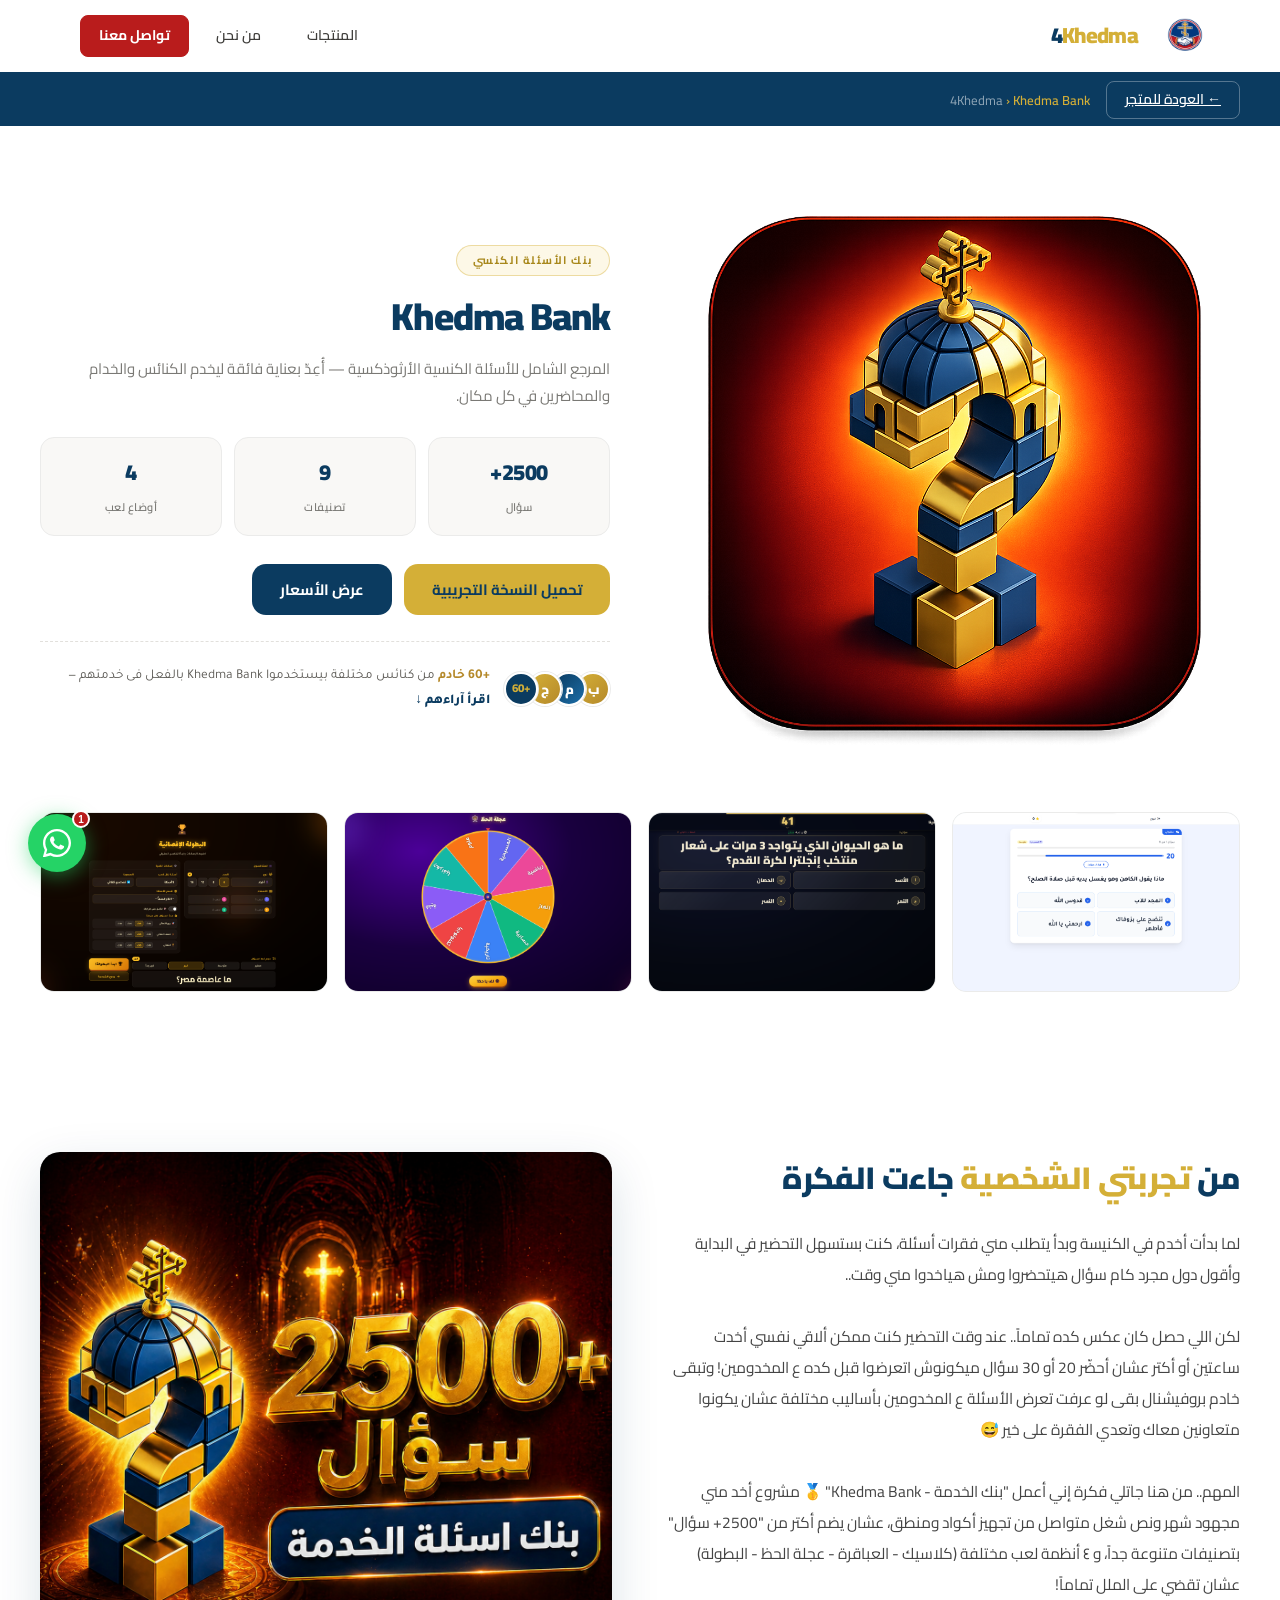
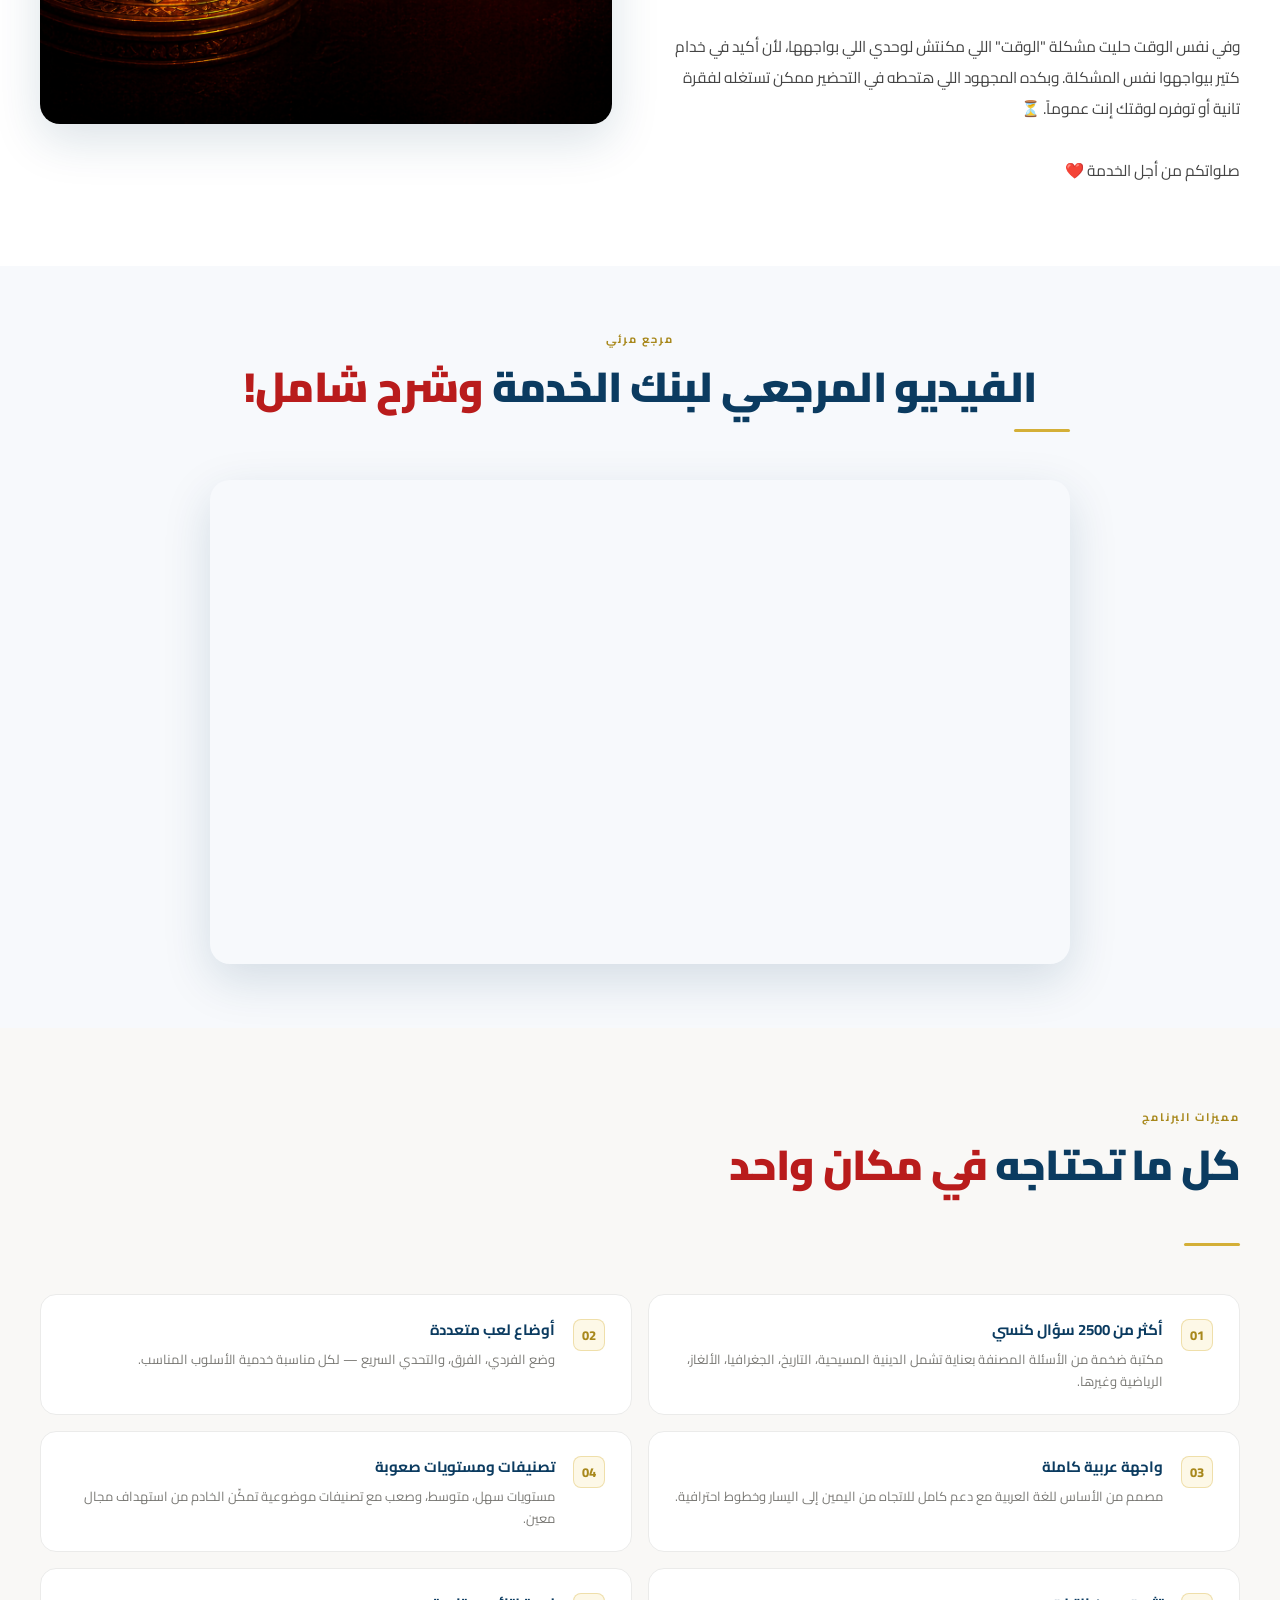
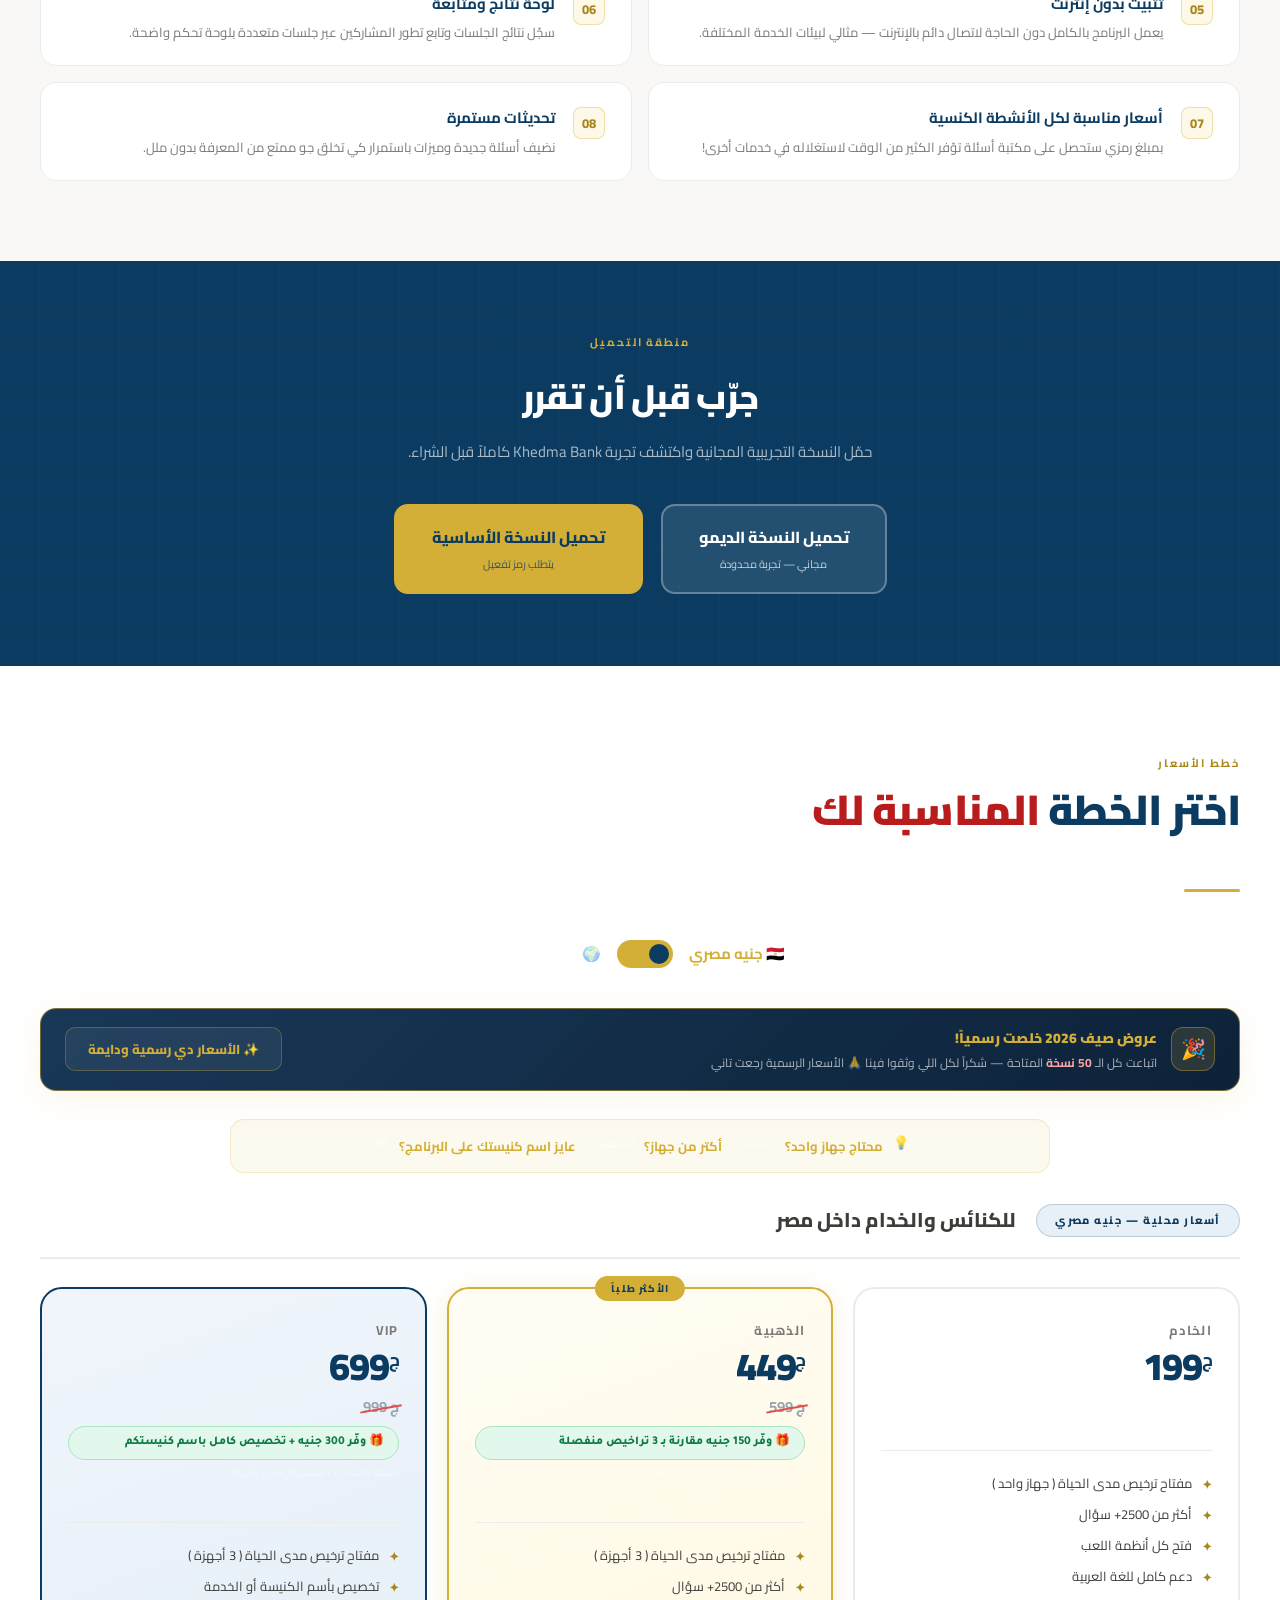
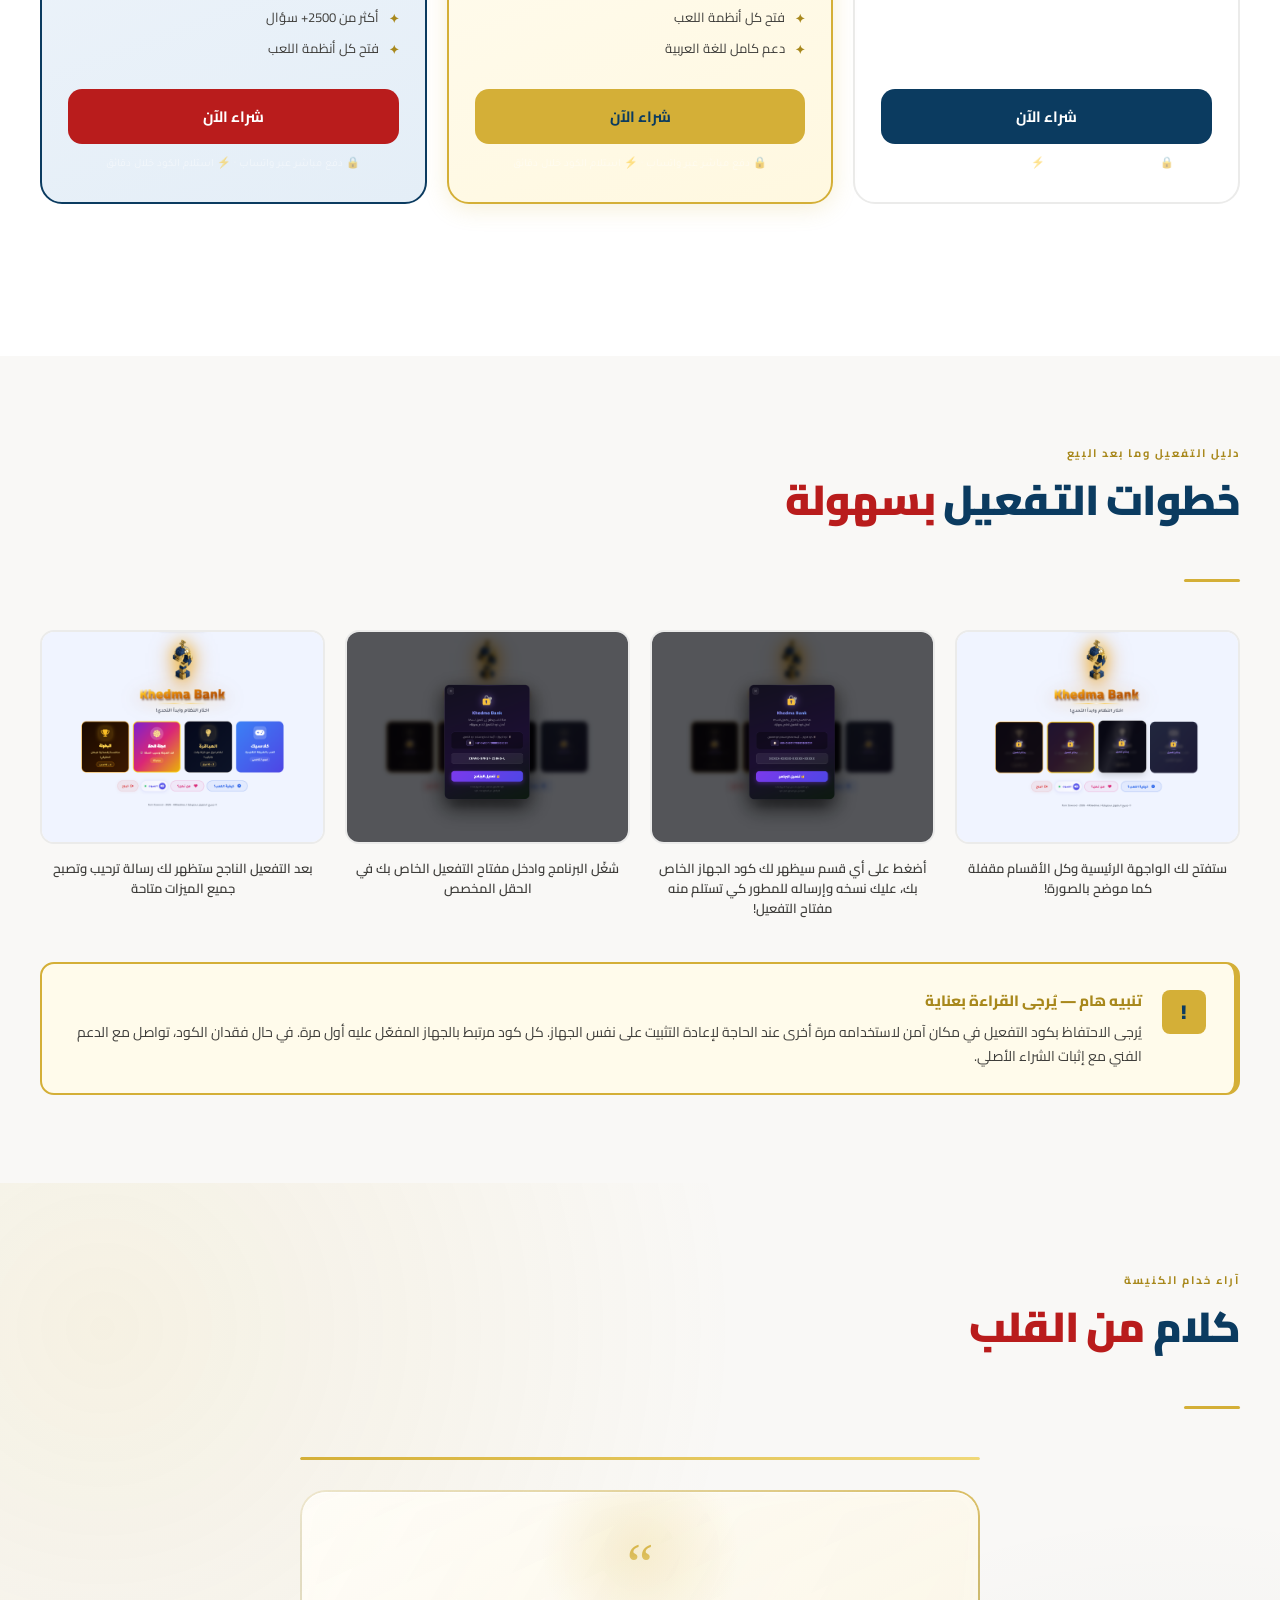
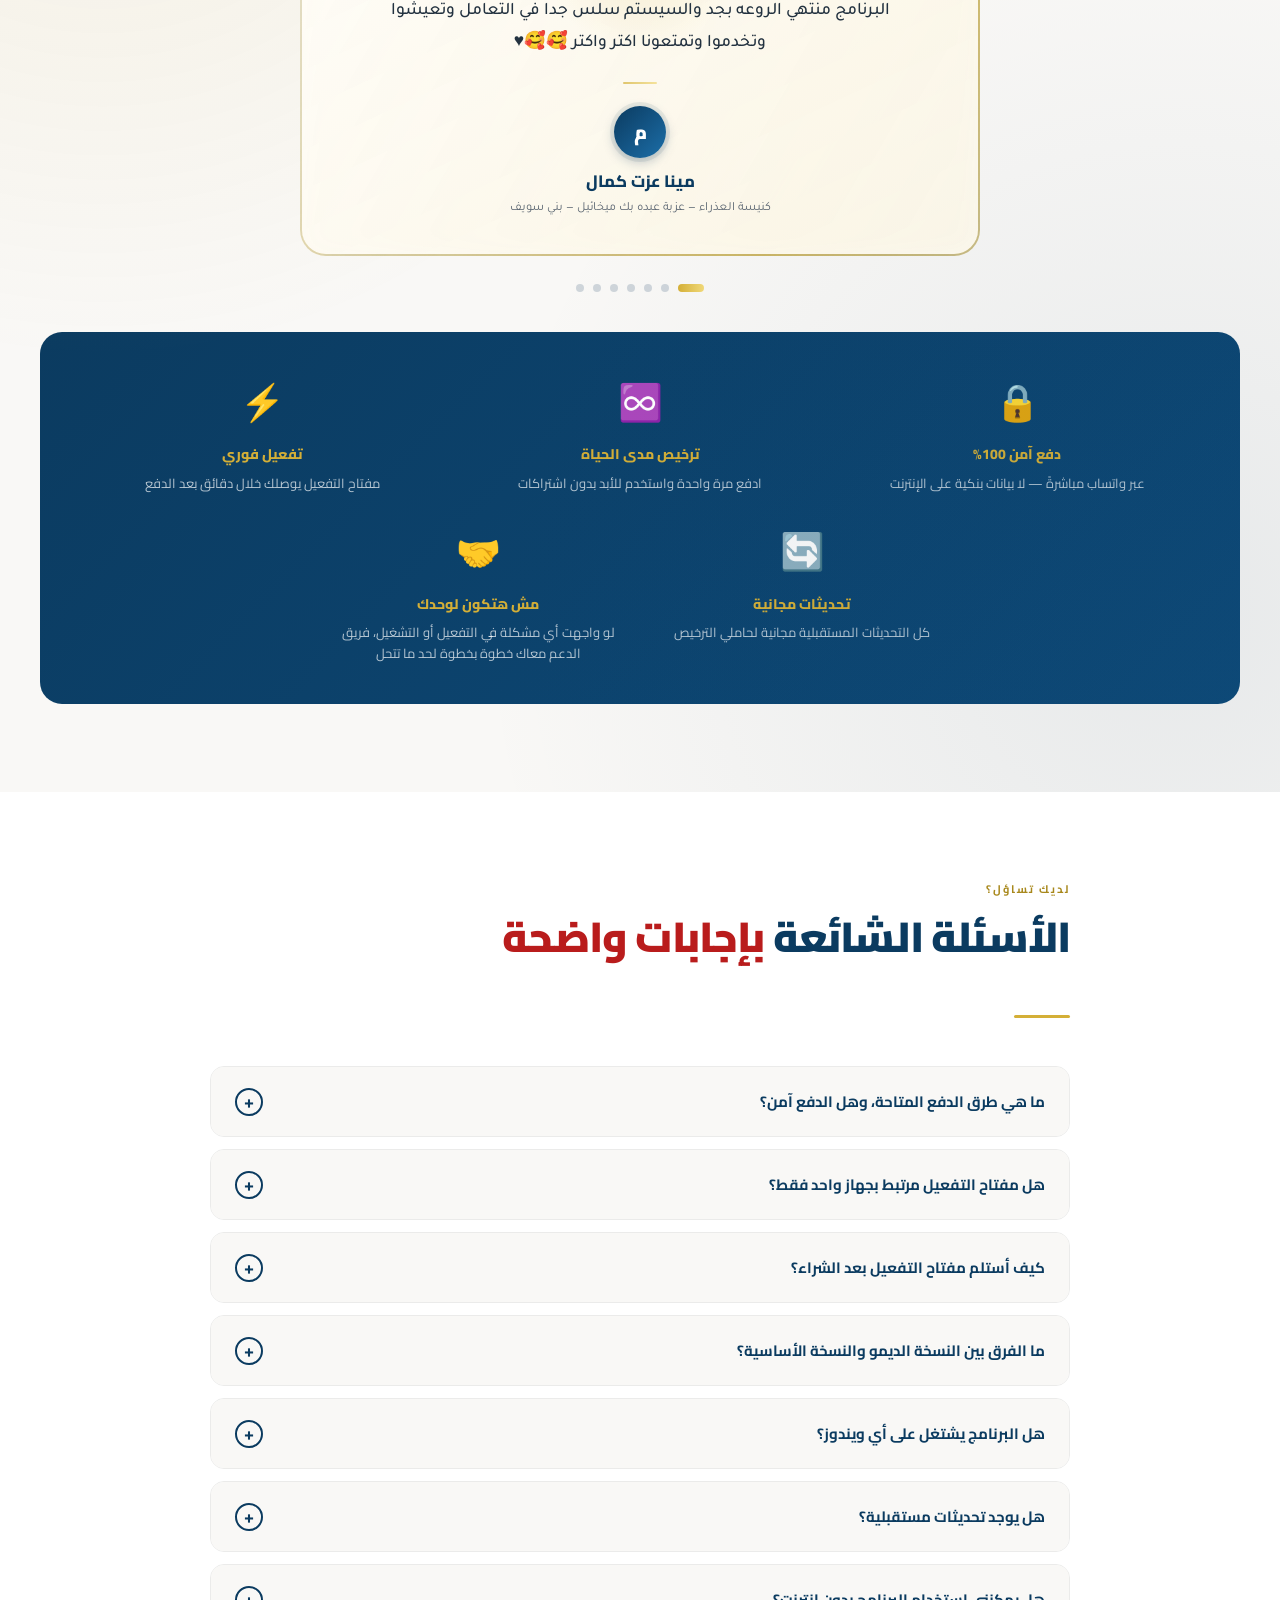
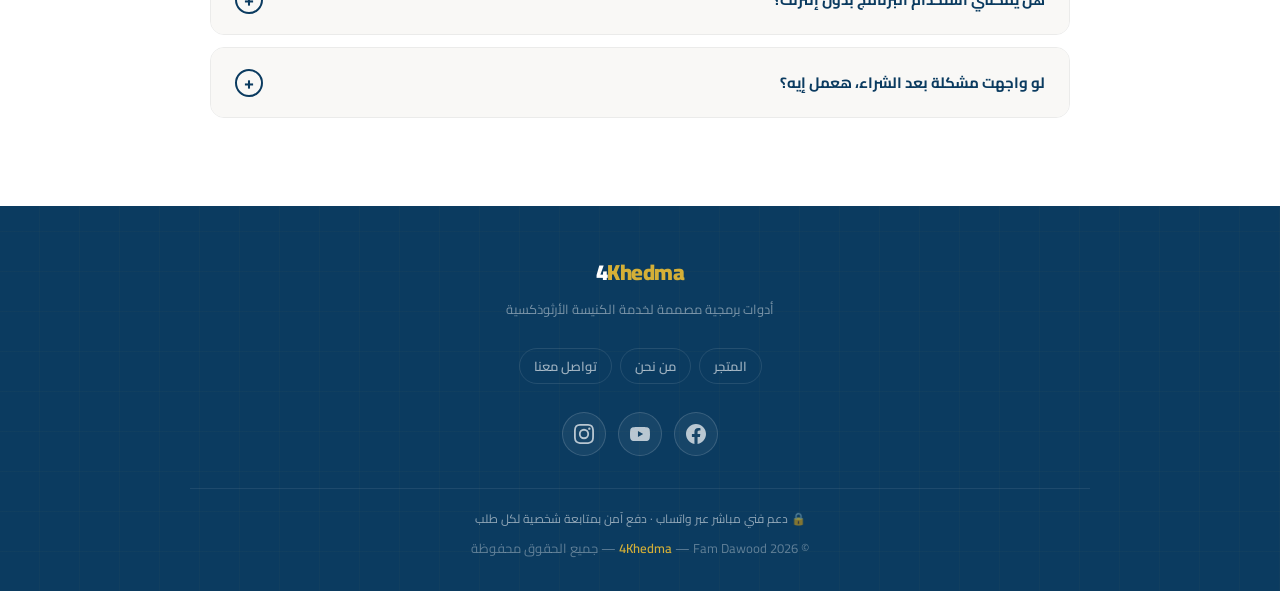
==== products/khedma-bank/index.html @ 08ac20f6 "Add files via upload" ====
<!DOCTYPE html>
<html lang="ar" dir="rtl">
<head>
  <!-- Google tag (gtag.js) -->
  <script async src="https://www.googletagmanager.com/gtag/js?id=G-7XVJJNXRRW"></script>
  <script>
    window.dataLayer = window.dataLayer || [];
    function gtag(){dataLayer.push(arguments);}
    gtag('js', new Date());
    gtag('config', 'G-7XVJJNXRRW');
  </script>

  <meta charset="UTF-8">
  <meta name="viewport" content="width=device-width, initial-scale=1.0">

  <!-- SEO -->
  <meta name="description" content="Khedma Bank — بنك الأسئلة الكنسي الشامل. أكثر من 2500 سؤال، 4 أوضاع لعب، دعم كامل للغة العربية. مصمم لخدمة الكنيسة الأرثوذكسية.">
  <meta name="keywords" content="Khedma Bank, بنك أسئلة, أسئلة كنسية, خدمة الشباب, كنيسة أرثوذكسية, 4Khedma">
  <meta name="author" content="Fam Dawood — 4Khedma">
  <meta name="robots" content="index, follow">

  <!-- Open Graph -->
  <meta property="og:type"        content="product">
  <meta property="og:url"         content="https://4khedma.com/products/khedma-bank/">
  <meta property="og:title"       content="Khedma Bank — بنك الأسئلة الكنسي الشامل">
  <meta property="og:description" content="أكثر من 2500 سؤال كنسي · 4 أوضاع لعب · واجهة عربية كاملة · يعمل بدون إنترنت">
  <meta property="og:image"       content="https://4khedma.com/img/img_03.png">
  <meta property="og:image:width"  content="1200">
  <meta property="og:image:height" content="630">
  <meta property="og:locale"      content="ar_EG">
  <meta property="og:site_name"   content="4Khedma">

  <title>Khedma Bank — بنك الأسئلة الكنسي | 4Khedma</title>
  <link rel="icon" type="image/png" href="../../img/img_01.png">
  <link rel="canonical" href="https://4khedma.com/products/khedma-bank/">
  <meta name="theme-color" content="#0B3B60">

  <link rel="dns-prefetch" href="https://fonts.googleapis.com">
  <link rel="preconnect" href="https://fonts.googleapis.com">
  <link rel="preconnect" href="https://fonts.gstatic.com" crossorigin>
  <link href="https://fonts.googleapis.com/css2?family=Cairo:wght@300;400;500;600;700;900&family=Tajawal:wght@300;400;500;700;800&display=swap" rel="stylesheet">
  <link rel="stylesheet" href="../../style.css">
  <script type="application/ld+json">
  {
    "@context": "https://schema.org",
    "@type": "Product",
    "name": "Khedma Bank",
    "description": "بنك الأسئلة الكنسي الشامل — أكثر من 2500 سؤال، 4 أوضاع لعب، دعم كامل للغة العربية. مصمم لخدمة الكنيسة الأرثوذكسية.",
    "brand": { "@type": "Brand", "name": "4Khedma" },
    "image": "https://4khedma.com/img/img_03.png",
    "url": "https://4khedma.com/products/khedma-bank/",
    "offers": {
      "@type": "AggregateOffer",
      "priceCurrency": "EGP",
      "lowPrice": "199",
      "highPrice": "699",
      "offerCount": "3",
      "availability": "https://schema.org/InStock"
    }
  }
  </script>
</head>
<body>

<!-- ══════ SITE HEADER ══════ -->
<header class="site-header">
  <div class="header-inner">
    <a class="logo-wrap" href="/">
      <div class="logo-icon">
        <img loading="eager" decoding="async" alt="Logo" src="../../img/img_01.png" onerror="this.classList.add('img-broken')">
        <span class="logo-text-inner" style="opacity:0;">4K</span>
      </div>
      <span class="logo-title">4<span>Khedma</span></span>
    </a>
    <nav class="header-nav">
      <a class="nav-link" href="/#products">المنتجات</a>
      <a class="nav-link" href="/#about">من نحن</a>
      <a class="nav-link accent" href="https://wa.me/201207737965" target="_blank" rel="noopener noreferrer">تواصل معنا</a>
    </nav>
    <button class="hamburger" id="hamburger-btn" onclick="toggleMobileNav()" aria-label="القائمة">
      <span></span><span></span><span></span>
    </button>
  </div>
</header>

<!-- Mobile Nav -->
<nav class="mobile-nav" id="mobile-nav">
  <a class="nav-link" href="/#products" onclick="closeMobileNav()">المنتجات</a>
  <a class="nav-link" href="/#about"    onclick="closeMobileNav()">من نحن</a>
  <a class="nav-link accent" href="https://wa.me/201207737965" target="_blank" rel="noopener noreferrer">تواصل معنا</a>
</nav>

<!-- ══ BACK BAR ══ -->
<div class="back-bar">
  <a class="back-btn" href="/">← العودة للمتجر</a>
  <span class="breadcrumb">4Khedma <span>› Khedma Bank</span></span>
</div>

<!-- ══ SHOWCASE ══ -->
<style>
  .hero-trust{
    display:flex; align-items:center; flex-wrap:wrap; gap:14px; margin-top:26px; padding-top:22px;
    border-top:1px dashed var(--gray-200, #e2e0dc);
  }
  .hero-trust-avatars{ display:flex; flex-shrink:0; }
  .hero-trust-avatars span{
    width:34px; height:34px; border-radius:50%; display:flex; align-items:center; justify-content:center;
    font-family:Cairo,sans-serif; font-weight:900; font-size:13px; color:#fff;
    border:2px solid var(--white); box-shadow:0 0 0 1px var(--gray-100); margin-inline-start:-10px;
    background:linear-gradient(135deg, var(--gold) 0%, #b5892a 100%);
  }
  .hero-trust-avatars span:first-child{ margin-inline-start:0; }
  .hero-trust-avatars span:nth-child(2){ background:linear-gradient(135deg, var(--blue) 0%, #1c6ea8 100%); }
  .hero-trust-avatars span.hero-trust-count{
    background:var(--blue); color:var(--gold);
    font-size:11.5px; font-weight:800; letter-spacing:-0.02em;
  }
  .hero-trust-text{ font-family:Tajawal,sans-serif; font-size:13.5px; line-height:1.8; color:var(--gray-600, #5c5a55); flex:1; min-width:220px; }
  .hero-trust-text strong{ color:#b5892a; }
  .hero-trust-text a{ color:var(--blue); font-weight:800; text-decoration:none; white-space:nowrap; }
  .hero-trust-text a:hover{ text-decoration:underline; }
  @media (max-width:640px){
    .hero-trust{ flex-direction:column; align-items:flex-start; gap:10px; }
  }
</style>
<section class="showcase-section">
  <div class="showcase-inner">
    <div class="showcase-header">

      <div class="showcase-cover">
        <img loading="lazy" decoding="async" alt="Khedma Bank Cover" src="../../img/img_03.png" style="display:block;" onerror="this.classList.add('img-broken')">
      </div>

      <div class="showcase-meta">
        <span class="showcase-badge">بنك الأسئلة الكنسي</span>
        <h1 class="showcase-title">Khedma Bank</h1>
        <p class="showcase-tagline">
          المرجع الشامل للأسئلة الكنسية الأرثوذكسية — أُعِدّ بعناية فائقة ليخدم الكنائس والخدام والمحاضرين في كل مكان.
        </p>
        <div class="showcase-quick-stats">
          <div class="quick-stat"><span class="val">2500+</span><span class="lbl">سؤال</span></div>
          <div class="quick-stat"><span class="val">9</span><span class="lbl">تصنيفات</span></div>
          <div class="quick-stat"><span class="val">4</span><span class="lbl">أوضاع لعب</span></div>
        </div>
        <div class="showcase-actions">
          <a class="btn-gold" href="#download-zone" onclick="document.getElementById('download-zone').scrollIntoView({behavior:'smooth'}); return false;">تحميل النسخة التجريبية</a>
          <a class="btn-primary" href="#pricing-hub" onclick="document.getElementById('pricing-hub').scrollIntoView({behavior:'smooth'}); return false;">عرض الأسعار</a>
        </div>
        <div class="hero-trust">
          <div class="hero-trust-avatars"><span>ب</span><span>م</span><span>ج</span><span class="hero-trust-count">+60</span></div>
          <p class="hero-trust-text"><strong>+60 خادم</strong> من كنائس مختلفة بيستخدموا Khedma Bank بالفعل فى خدمتهم — <a href="#testimonials-anchor" onclick="document.getElementById('testimonials-anchor').scrollIntoView({behavior:'smooth'}); return false;">اقرأ آراءهم ↓</a></p>
        </div>
      </div>

    </div>

    <!-- GALLERY -->
    <div class="gallery-grid">
      <div class="gallery-item has-img" onclick="lbOpen(0)">
        <img loading="lazy" decoding="async" alt="Screenshot 1" src="../../img/img_04.png" style="display:block;" onerror="this.classList.add('img-broken')">
      </div>
      <div class="gallery-item has-img" onclick="lbOpen(1)">
        <img loading="lazy" decoding="async" alt="Screenshot 2" src="../../img/img_05.png" style="display:block;" onerror="this.classList.add('img-broken')">
      </div>
      <div class="gallery-item has-img" onclick="lbOpen(2)">
        <img loading="lazy" decoding="async" alt="Screenshot 3" src="../../img/img_06.png" style="display:block;" onerror="this.classList.add('img-broken')">
      </div>
      <div class="gallery-item has-img" onclick="lbOpen(3)">
        <img loading="lazy" decoding="async" alt="Screenshot 4" src="../../img/img_07.png" style="display:block;" onerror="this.classList.add('img-broken')">
      </div>
    </div>

  </div>
</section>

<!-- ══ STORY ══ -->
<section style="padding:80px 40px;background:#fff;">
  <div class="story-grid" style="max-width:1200px;margin:0 auto;display:grid;grid-template-columns:1fr 1fr;gap:56px;align-items:start;">
    <div style="direction:rtl;text-align:right;">
      <h2 style="font-size:clamp(22px,2.4vw,32px);font-weight:900;color:var(--blue);margin-bottom:24px;letter-spacing:-0.02em;">من <span style="color:var(--gold);">تجربتي الشخصية</span> جاءت الفكرة</h2>
      <p style="font-size:15.5px;line-height:2;color:#444;white-space:pre-line;">لما بدأت أخدم في الكنيسة وبدأ يتطلب مني فقرات أسئلة، كنت بستسهل التحضير في البداية وأقول دول مجرد كام سؤال هيتحضروا ومش هياخدوا مني وقت..

لكن اللي حصل كان عكس كده تماماً.. عند وقت التحضير كنت ممكن ألاقي نفسي أخدت ساعتين أو أكتر عشان أحضّر 20 أو 30 سؤال ميكونوش اتعرضوا قبل كده ع المخدومين! وتبقى خادم بروفيشنال بقى لو عرفت تعرض الأسئلة ع المخدومين بأساليب مختلفة عشان يكونوا متعاونين معاك وتعدي الفقرة على خير 😅

المهم.. من هنا جاتلي فكرة إني أعمل "بنك الخدمة - Khedma Bank" 🥇 مشروع أخد مني مجهود شهر ونص شغل متواصل من تجهيز أكواد ومنطق، عشان يضم أكتر من "2500+ سؤال" بتصنيفات متنوعة جداً، و ٤ أنظمة لعب مختلفة (كلاسيك - العباقرة - عجلة الحظ - البطولة) عشان تقضي على الملل تماماً!

وفي نفس الوقت حليت مشكلة "الوقت" اللي مكنتش لوحدي اللي بواجهها، لأن أكيد في خدام كتير بيواجهوا نفس المشكلة. وبكده المجهود اللي هتحطه في التحضير ممكن تستغله لفقرة تانية أو توفره لوقتك إنت عموماً. ⏳

صلواتكم من أجل الخدمة ❤️</p>
    </div>
    <div style="display:flex;align-items:flex-start;justify-content:center;">
      <img loading="lazy" decoding="async" src="../../img/img_12.png" alt="Khedma Bank Story"
        style="width:100%;border-radius:20px;box-shadow:0 16px 48px rgba(11,59,96,0.15);animation:imgFloat 7s ease-in-out infinite;" onerror="this.classList.add('img-broken')">
    </div>
  </div>
</section>

<!-- ══ YOUTUBE ══ -->
<section class="yt-section" style="padding:64px 40px;background:#f7f9fc;">
  <div style="max-width:860px;margin:0 auto;text-align:center;">
    <span class="section-label">مرجع مرئي</span>
    <h2 class="section-title" style="margin-bottom:8px;">الفيديو المرجعي لبنك الخدمة <span>وشرح شامل!</span></h2>
    <div class="divider"></div>
    <div style="position:relative;width:100%;padding-bottom:56.25%;border-radius:20px;overflow:hidden;box-shadow:0 16px 48px rgba(11,59,96,0.15);margin-top:36px;">
      <iframe src="https://www.youtube.com/embed/XdVjYTxKzEI" title="الفيديو المرجعي لبنك الخدمة"
        frameborder="0" allow="accelerometer;autoplay;clipboard-write;encrypted-media;gyroscope;picture-in-picture"
        allowfullscreen style="position:absolute;top:0;left:0;width:100%;height:100%;"></iframe>
    </div>
  </div>
</section>

<!-- ══ FEATURES ══ -->
<style>
  .features-grid .feature-item{
    position:relative; transition:transform .35s cubic-bezier(.2,.8,.2,1), box-shadow .35s ease;
    border-radius:16px;
  }
  .features-grid .feature-item::before{
    content:''; position:absolute; inset:0; border-radius:16px; padding:1px;
    background:linear-gradient(135deg, rgba(212,175,55,0.35), transparent 60%);
    -webkit-mask:linear-gradient(#fff 0 0) content-box, linear-gradient(#fff 0 0);
    -webkit-mask-composite:xor; mask-composite:exclude;
    opacity:0; transition:opacity .35s ease; pointer-events:none;
  }
  .features-grid .feature-item:hover{
    transform:translateY(-6px);
    box-shadow:0 16px 34px rgba(19,58,94,0.12), 0 0 0 1px rgba(212,175,55,0.15);
  }
  .features-grid .feature-item:hover::before{ opacity:1; }
  .features-grid .feature-marker{ transition:color .35s ease, transform .35s ease; }
  .features-grid .feature-item:hover .feature-marker{ color:var(--gold); transform:scale(1.08); }
</style>
<section class="features-section">
  <div class="features-inner">
    <span class="section-label">مميزات البرنامج</span>
    <h2 class="section-title">كل ما تحتاجه <span>في مكان واحد</span></h2>
    <div class="divider"></div>
    <div class="features-grid">
      <div class="feature-item"><div class="feature-marker">01</div><div class="feature-text"><p class="feature-title">أكثر من 2500 سؤال كنسي</p><p class="feature-desc">مكتبة ضخمة من الأسئلة المصنفة بعناية تشمل الدينية المسيحية، التاريخ، الجغرافيا، الألغاز، الرياضية وغيرها.</p></div></div>
      <div class="feature-item"><div class="feature-marker">02</div><div class="feature-text"><p class="feature-title">أوضاع لعب متعددة</p><p class="feature-desc">وضع الفردي، الفرق، والتحدي السريع — لكل مناسبة خدمية الأسلوب المناسب.</p></div></div>
      <div class="feature-item"><div class="feature-marker">03</div><div class="feature-text"><p class="feature-title">واجهة عربية كاملة</p><p class="feature-desc">مصمم من الأساس للغة العربية مع دعم كامل للاتجاه من اليمين إلى اليسار وخطوط احترافية.</p></div></div>
      <div class="feature-item"><div class="feature-marker">04</div><div class="feature-text"><p class="feature-title">تصنيفات ومستويات صعوبة</p><p class="feature-desc">مستويات سهل، متوسط، وصعب مع تصنيفات موضوعية تمكّن الخادم من استهداف مجال معين.</p></div></div>
      <div class="feature-item"><div class="feature-marker">05</div><div class="feature-text"><p class="feature-title">تثبيت بدون إنترنت</p><p class="feature-desc">يعمل البرنامج بالكامل دون الحاجة لاتصال دائم بالإنترنت — مثالي لبيئات الخدمة المختلفة.</p></div></div>
      <div class="feature-item"><div class="feature-marker">06</div><div class="feature-text"><p class="feature-title">لوحة نتائج ومتابعة</p><p class="feature-desc">سجّل نتائج الجلسات وتابع تطور المشاركين عبر جلسات متعددة بلوحة تحكم واضحة.</p></div></div>
      <div class="feature-item"><div class="feature-marker">07</div><div class="feature-text"><p class="feature-title">أسعار مناسبة لكل الأنشطة الكنسية</p><p class="feature-desc">بمبلغ رمزي ستحصل على مكتبة أسئلة توّفر الكثير من الوقت لاستغلاله في خدمات أخرى!</p></div></div>
      <div class="feature-item"><div class="feature-marker">08</div><div class="feature-text"><p class="feature-title">تحديثات مستمرة</p><p class="feature-desc">نضيف أسئلة جديدة وميزات باستمرار كي تخلق جو ممتع من المعرفة بدون ملل.</p></div></div>
    </div>
  </div>
</section>

<!-- ══ DOWNLOAD ══ -->
<section class="download-section" id="download-zone">
  <div class="download-inner">
    <span class="download-eyebrow">منطقة التحميل</span>
    <h2 class="download-title">جرّب قبل أن تقرر</h2>
    <p class="download-sub">حمّل النسخة التجريبية المجانية واكتشف تجربة Khedma Bank كاملاً قبل الشراء.</p>
    <div class="download-buttons">
      <a class="btn-download demo" href="https://github.com/famdswood/4khedma-shop/releases/download/v.1.0/Khedma_Bank_Demo_Setup.exe" download="Khedma_Bank_Demo_Setup.exe">
        <span class="dl-title">تحميل النسخة الديمو</span>
        <span class="dl-sub">مجاني — تجربة محدودة</span>
      </a>
      <a class="btn-download full" href="https://github.com/famdswood/4khedma-shop/releases/download/v.1.0/Khedma_Bank_Setup.exe" download="Khedma_Bank_Setup.exe">
        <span class="dl-title">تحميل النسخة الأساسية</span>
        <span class="dl-sub">يتطلب رمز تفعيل</span>
      </a>
    </div>
  </div>
</section>

<!-- ══ PRICING ══ -->
<style>
  .price-card.featured{
    position:relative; animation:priceCardPulse 3.4s ease-in-out infinite;
  }
  @keyframes priceCardPulse{
    0%,100%{ box-shadow:0 0 0 0 rgba(212,175,55,0.28); }
    50%{ box-shadow:0 0 26px 6px rgba(212,175,55,0.22); }
  }
  .price-card.featured:hover{ animation-play-state:paused; }
  .plan-price-old{ margin-top:4px; }
  .plan-price-old span{
    position:relative; display:inline-block; font-family:Cairo,sans-serif; font-size:15px; font-weight:700;
    color:#9aa3ad;
  }
  .plan-price-old span::after{
    content:''; position:absolute; left:-8%; right:-8%; top:52%; height:2px;
    background:#e34c4c; transform:rotate(-10deg); transform-origin:center;
  }
  .plan-save-badge, .plan-diff-badge{
    display:inline-block; font-family:Tajawal,sans-serif; font-size:12px; font-weight:800;
    padding:6px 14px; border-radius:20px; margin:6px 0 2px; line-height:1.6;
  }
  .plan-save-badge{ background:#e3f8ec; color:#0f7a44; border:1px solid #a8e6c1; }
  .plan-diff-badge{ background:#fdf3d8; color:#8a6412; border:1px solid #f0d878; }
  .plan-period{ font-family:Tajawal,sans-serif; font-size:12px; color:rgba(255,255,255,0.5); margin-top:2px; }
  @media (prefers-reduced-motion: reduce){
    .price-card.featured{ animation:none; }
  }  .plan-trust-line{
    display:flex; align-items:center; justify-content:center; gap:6px; flex-wrap:wrap;
    font-family:Tajawal,sans-serif; font-size:11px; color:rgba(255,255,255,0.5);
    margin-top:12px; line-height:1.6; text-align:center;
  }
  .pricing-decision-helper{
    display:flex; align-items:center; justify-content:center; gap:10px; flex-wrap:wrap;
    max-width:820px; margin:0 auto 30px; padding:14px 22px; border-radius:14px;
    background:rgba(212,175,55,0.08); border:1px solid rgba(212,175,55,0.22);
    font-family:Tajawal,sans-serif; font-size:13px; color:rgba(255,255,255,0.8); line-height:1.9;
  }
  .pricing-decision-helper strong{ color:var(--gold); font-family:Cairo,sans-serif; }
</style>
<section class="pricing-section" id="pricing-hub">
  <div class="pricing-inner">
    <span class="section-label">خطط الأسعار</span>
    <h2 class="section-title">اختر الخطة <span>المناسبة لك</span></h2>
    <div class="divider"></div>

    <!-- Currency Toggle -->
    <div style="display:flex;align-items:center;justify-content:center;gap:16px;margin-bottom:40px;">
      <span id="toggle-label-egp" style="font-weight:700;font-size:15px;color:var(--gold);">🇪🇬 جنيه مصري</span>
      <button onclick="toggleCurrency()" id="currency-toggle" style="width:56px;height:28px;border-radius:40px;border:none;cursor:pointer;background:var(--gold);position:relative;transition:background 0.3s;flex-shrink:0;">
        <span id="toggle-knob" style="position:absolute;top:4px;right:4px;width:20px;height:20px;border-radius:50%;background:var(--blue);transition:transform 0.3s;display:block;"></span>
      </button>
      <span id="toggle-label-usd" style="font-weight:700;font-size:15px;color:rgba(255,255,255,0.4);">🌍 دولار أمريكي</span>
    </div>

    <!-- Sold-out banner -->
    <div id="summer-discount-banner" style="background:linear-gradient(135deg,rgba(12,45,78,0.95) 0%,rgba(8,30,53,0.98) 100%);border:1.5px solid rgba(212,175,55,0.5);border-radius:16px;padding:18px 24px;margin-bottom:28px;direction:rtl;display:flex;align-items:center;justify-content:space-between;gap:16px;flex-wrap:wrap;position:relative;overflow:hidden;box-shadow:0 8px 32px rgba(212,175,55,0.12);">
      <div style="display:flex;align-items:center;gap:14px;position:relative;">
        <div style="width:44px;height:44px;border-radius:12px;background:rgba(212,175,55,0.15);border:1.5px solid rgba(212,175,55,0.4);display:flex;align-items:center;justify-content:center;font-size:20px;flex-shrink:0;">🎉</div>
        <div>
          <div style="font-family:Cairo,sans-serif;font-size:14px;font-weight:900;color:var(--gold);margin-bottom:3px;">عروض صيف 2026 خلصت رسمياً!</div>
          <div style="font-family:Cairo,sans-serif;font-size:12px;color:rgba(255,255,255,0.65);line-height:1.5;">اتباعت كل الـ <strong style="color:#fca5a5;">50 نسخة</strong> المتاحة — شكراً لكل اللي وثقوا فينا 🙏 الأسعار الرسمية رجعت تاني</div>
        </div>
      </div>
      <span style="padding:10px 22px;border-radius:10px;background:rgba(255,255,255,0.06);border:1.5px solid rgba(212,175,55,0.3);color:var(--gold);font-family:Cairo,sans-serif;font-size:13px;font-weight:800;white-space:nowrap;position:relative;flex-shrink:0;">✨ الأسعار دي رسمية ودايمة</span>
    </div>

    <!-- EGP -->
    <div class="pricing-block" id="pricing-egp">
      <div class="pricing-decision-helper">
        💡 <strong>محتاج جهاز واحد؟</strong> الخادم — <strong>أكتر من جهاز؟</strong> الذهبية — <strong>عايز اسم كنيستك على البرنامج؟</strong> VIP
      </div>
      <div class="pricing-block-header">
        <span class="currency-badge egp">أسعار محلية — جنيه مصري</span>
        <span class="pricing-block-title">للكنائس والخدام داخل مصر</span>
      </div>
      <div class="pricing-cards cols-3">
        <div class="price-card">
          <p class="plan-name">الخادم</p>
          <p class="plan-price"><span class="currency">ج</span><span>199</span></p>
          <p class="plan-period">دفعة واحدة — استخدام مدى الحياة</p>
          <div class="plan-divider"></div>
          <ul class="plan-features-list">
            <li><span class="check">✦</span><span>مفتاح ترخيص مدى الحياة ( جهاز واحد )</span></li>
            <li><span class="check">✦</span><span>أكثر من 2500+ سؤال</span></li>
            <li><span class="check">✦</span><span>فتح كل أنظمة اللعب</span></li>
            <li><span class="check">✦</span><span>دعم كامل للغة العربية</span></li>
          </ul>
          <button class="btn-buy" onclick="buyProduct('الخادم','199 جنيه','جهاز واحد · ترخيص مدى الحياة')">شراء الآن</button>
          <p class="plan-trust-line">🔒 دفع مباشر عبر واتساب · ⚡ استلام الكود خلال دقائق</p>
        </div>
        <div class="price-card featured">
          <span class="plan-featured-badge">الأكثر طلباً</span>
          <p class="plan-name">الذهبية</p>
          <p class="plan-price"><span class="currency">ج</span><span>449</span></p>
          <p class="plan-price-old"><span>ج 599</span></p>
          <span class="plan-save-badge">🎁 وفّر 150 جنيه مقارنة بـ 3 تراخيص منفصلة</span>
          <p class="plan-period">دفعة واحدة — استخدام مدى الحياة</p>
          <div class="plan-divider"></div>
          <ul class="plan-features-list">
            <li><span class="check">✦</span><span>مفتاح ترخيص مدى الحياة ( 3 أجهزة )</span></li>
            <li><span class="check">✦</span><span>أكثر من 2500+ سؤال</span></li>
            <li><span class="check">✦</span><span>فتح كل أنظمة اللعب</span></li>
            <li><span class="check">✦</span><span>دعم كامل للغة العربية</span></li>
          </ul>
          <button class="btn-buy gold" onclick="buyProduct('الذهبية','449 جنيه','3 أجهزة · ترخيص مدى الحياة')">شراء الآن</button>
          <p class="plan-trust-line">🔒 دفع مباشر عبر واتساب · ⚡ استلام الكود خلال دقائق</p>
        </div>
        <div class="price-card featured-blue">
          <p class="plan-name">VIP</p>
          <p class="plan-price"><span class="currency">ج</span><span>699</span></p>
          <p class="plan-price-old"><span>ج 999</span></p>
          <span class="plan-save-badge">🎁 وفّر 300 جنيه + تخصيص كامل باسم كنيستكم</span>
          <p class="plan-period">دفعة واحدة — استخدام مدى الحياة</p>
          <div class="plan-divider"></div>
          <ul class="plan-features-list">
            <li><span class="check">✦</span><span>مفتاح ترخيص مدى الحياة ( 3 أجهزة )</span></li>
            <li><span class="check">✦</span><span>تخصيص بأسم الكنيسة أو الخدمة</span></li>
            <li><span class="check">✦</span><span>أكثر من 2500+ سؤال</span></li>
            <li><span class="check">✦</span><span>فتح كل أنظمة اللعب</span></li>
          </ul>
          <button class="btn-buy red" onclick="buyProduct('VIP','699 جنيه','3 أجهزة · تخصيص بأسم الكنيسة أو الخدمة')">شراء الآن</button>
          <p class="plan-trust-line">🔒 دفع مباشر عبر واتساب · ⚡ استلام الكود خلال دقائق</p>
        </div>
      </div>
    </div>

    <!-- USD -->
    <div class="pricing-block" id="pricing-usd" style="display:none;">
      <div class="pricing-block-header">
        <span class="currency-badge usd">أسعار دولية — دولار أمريكي</span>
        <span class="pricing-block-title">للكنائس والخدام خارج مصر</span>
      </div>
      <div class="pricing-cards cols-3">
        <div class="price-card">
          <p class="plan-name">الخادم</p>
          <p class="plan-price"><span class="currency">$</span><span>49</span></p>
          <p class="plan-period">one-time — lifetime use</p>
          <div class="plan-divider"></div>
          <ul class="plan-features-list">
            <li><span class="check">✦</span><span>Lifetime license key (one device)</span></li>
            <li><span class="check">✦</span><span>More than 2500+ questions</span></li>
            <li><span class="check">✦</span><span>Unlock all gaming systems</span></li>
            <li><span class="check">✦</span><span>Integrated Arabic language system</span></li>
          </ul>
          <button class="btn-buy" onclick="buyProduct('الخادم','$49 USD','جهاز واحد')">Buy Now</button>
          <p class="plan-trust-line">🔒 Secure checkout via WhatsApp · ⚡ Key delivered within minutes</p>
        </div>
        <div class="price-card featured">
          <span class="plan-featured-badge">Most Popular</span>
          <p class="plan-name">الذهبية</p>
          <p class="plan-price"><span class="currency">$</span><span>99</span></p>
          <p class="plan-price-old"><span>$ 129</span></p>
          <span class="plan-save-badge">🎁 Save $30 vs. 3 separate licenses</span>
          <p class="plan-period">one-time — lifetime use</p>
          <div class="plan-divider"></div>
          <ul class="plan-features-list">
            <li><span class="check">✦</span><span>Lifetime license key (3 devices)</span></li>
            <li><span class="check">✦</span><span>More than 2500+ questions</span></li>
            <li><span class="check">✦</span><span>Unlock all gaming systems</span></li>
            <li><span class="check">✦</span><span>Integrated Arabic language system</span></li>
          </ul>
          <button class="btn-buy gold" onclick="buyProduct('الذهبية','$99 USD','3 أجهزة')">Buy Now</button>
          <p class="plan-trust-line">🔒 Secure checkout via WhatsApp · ⚡ Key delivered within minutes</p>
        </div>
        <div class="price-card featured-blue">
          <p class="plan-name">VIP</p>
          <p class="plan-price"><span class="currency">$</span><span>179</span></p>
          <p class="plan-price-old"><span>$ 249</span></p>
          <span class="plan-save-badge">🎁 Save $70 + full church branding</span>
          <p class="plan-period">one-time — lifetime use</p>
          <div class="plan-divider"></div>
          <ul class="plan-features-list">
            <li><span class="check">✦</span><span>Lifetime license key (3 devices)</span></li>
            <li><span class="check">✦</span><span>Designation in the name of the church or ministry</span></li>
            <li><span class="check">✦</span><span>More than 2500+ questions</span></li>
            <li><span class="check">✦</span><span>Unlock all gaming systems</span></li>
          </ul>
          <button class="btn-buy red" onclick="buyProduct('VIP','$179 USD','3 أجهزة + تخصيص')">Buy Now</button>
          <p class="plan-trust-line">🔒 Secure checkout via WhatsApp · ⚡ Key delivered within minutes</p>
        </div>
      </div>
    </div>

  </div>
</section>

<!-- ══ ACTIVATION ══ -->
<section class="activation-section">
  <div class="activation-inner">
    <span class="section-label">دليل التفعيل وما بعد البيع</span>
    <h2 class="section-title">خطوات التفعيل <span>بسهولة</span></h2>
    <div class="divider"></div>
    <div class="activation-steps">
      <div class="activation-step">
        <div class="step-image-placeholder has-img" onclick="lbOpen(4)"><img loading="lazy" decoding="async" alt="Step 1" src="../../img/img_08.png" style="display:block;" onerror="this.classList.add('img-broken')"></div>
        <p class="step-caption">ستفتح لك الواجهة الرئيسية وكل الأقسام مقفلة كما موضح بالصورة!</p>
      </div>
      <div class="activation-step">
        <div class="step-image-placeholder has-img" onclick="lbOpen(5)"><img loading="lazy" decoding="async" alt="Step 2" src="../../img/img_09.png" style="display:block;" onerror="this.classList.add('img-broken')"></div>
        <p class="step-caption">أضغط على أي قسم سيظهر لك كود الجهاز الخاص بك، عليك نسخه وإرساله للمطور كي تستلم منه مفتاح التفعيل!</p>
      </div>
      <div class="activation-step">
        <div class="step-image-placeholder has-img" onclick="lbOpen(6)"><img loading="lazy" decoding="async" alt="Step 3" src="../../img/img_10.png" style="display:block;" onerror="this.classList.add('img-broken')"></div>
        <p class="step-caption">شغّل البرنامج وادخل مفتاح التفعيل الخاص بك في الحقل المخصص</p>
      </div>
      <div class="activation-step">
        <div class="step-image-placeholder has-img" onclick="lbOpen(7)"><img loading="lazy" decoding="async" alt="Step 4" src="../../img/img_11.png" style="display:block;" onerror="this.classList.add('img-broken')"></div>
        <p class="step-caption">بعد التفعيل الناجح ستظهر لك رسالة ترحيب وتصبح جميع الميزات متاحة</p>
      </div>
    </div>
    <div class="warning-box">
      <div class="warning-icon">!</div>
      <div class="warning-content">
        <p class="warning-title">تنبيه هام — يُرجى القراءة بعناية</p>
        <p class="warning-text">يُرجى الاحتفاظ بكود التفعيل في مكان آمن لاستخدامه مرة أخرى عند الحاجة لإعادة التثبيت على نفس الجهاز. كل كود مرتبط بالجهاز المفعّل عليه أول مرة. في حال فقدان الكود، تواصل مع الدعم الفني مع إثبات الشراء الأصلي.</p>
      </div>
    </div>
  </div>
</section>

<!-- ══ TESTIMONIALS ══ -->
<style>
  #testimonials-anchor{ position:relative; overflow:hidden; }
  #testimonials-anchor::before{
    content:''; position:absolute; inset:0; pointer-events:none; z-index:0;
    background:
      radial-gradient(circle at 8% 12%, rgba(212,175,55,0.10) 0%, transparent 40%),
      radial-gradient(circle at 92% 85%, rgba(19,58,94,0.08) 0%, transparent 45%);
  }
  .tspot{ position:relative; z-index:1; max-width:680px; margin:0 auto 40px; }
  .tspot-progress{ height:3px; border-radius:3px; background:rgba(19,58,94,0.08); overflow:hidden; margin-bottom:30px; }
  .tspot-progress-fill{ height:100%; width:0%; border-radius:3px; background:linear-gradient(90deg, var(--gold), #f0d878); }
  .tspot-progress-fill.run{ transition:width linear; }

  .tspot-stage{ position:relative; transition:height .45s cubic-bezier(.2,.8,.2,1); }

  /* outer shell carries the animated gradient "border" plus the enter/exit transitions */
  .tspot-card-outer{
    position:absolute; top:0; left:0; right:0; border-radius:26px; padding:2px; overflow:hidden;
    background:linear-gradient(120deg, rgba(212,175,55,0.15), rgba(212,175,55,0.75), rgba(19,58,94,0.25), rgba(212,175,55,0.65), rgba(212,175,55,0.15));
    background-size:300% 300%;
    animation:tspotShimmer 7s ease-in-out infinite;
    opacity:0; transform:translateY(26px) scale(.95); filter:blur(6px);
  }
  .tspot-card-outer.tspot-active{
    opacity:1; transform:translateY(0) scale(1); filter:blur(0);
    transition:opacity .65s cubic-bezier(.16,.8,.24,1), transform .65s cubic-bezier(.16,.8,.24,1), filter .65s ease;
  }
  .tspot-card-outer.tspot-leaving{
    opacity:0; transform:translateY(-18px) scale(.96); filter:blur(4px);
    transition:opacity .4s ease, transform .4s ease, filter .4s ease;
  }
  @keyframes tspotShimmer{
    0%{ background-position:0% 50%; }
    50%{ background-position:100% 50%; }
    100%{ background-position:0% 50%; }
  }

  .tspot-card{
    position:relative; width:100%; padding:42px 40px 34px; border-radius:24px;
    background:linear-gradient(155deg, rgba(255,253,248,0.97) 0%, rgba(255,253,248,0.9) 100%);
    box-shadow:0 20px 50px rgba(19,58,94,0.12), inset 0 1px 0 rgba(255,255,255,0.7);
    backdrop-filter:blur(10px); -webkit-backdrop-filter:blur(10px);
    display:flex; flex-direction:column; align-items:center; justify-content:center; gap:22px;
    text-align:center; overflow:hidden;
  }
  .tspot-glow{
    position:absolute; top:-40px; left:50%; transform:translateX(-50%); width:200px; height:200px;
    background:radial-gradient(circle, rgba(212,175,55,0.18) 0%, transparent 70%);
    pointer-events:none; z-index:0;
  }

  .tspot-quote-wrap{ position:relative; z-index:1; display:flex; flex-direction:column; align-items:center; gap:2px; }
  .tspot-quote{
    font-family:Georgia,serif; font-size:60px; line-height:1; user-select:none;
    background:linear-gradient(180deg, var(--gold) 0%, rgba(212,175,55,0.35) 100%);
    -webkit-background-clip:text; background-clip:text; -webkit-text-fill-color:transparent; color:rgba(212,175,55,0.4);
  }
  .tspot-text{ font-family:Tajawal,sans-serif; font-weight:500; font-size:17.5px; line-height:1.85; color:#233240; max-width:540px; margin:0; }

  .tspot-hr{ position:relative; z-index:1; width:34px; height:2px; border-radius:2px; background:linear-gradient(90deg, var(--gold), #f0d878); opacity:.7; flex-shrink:0; }

  .tspot-person{ position:relative; z-index:1; display:flex; flex-direction:column; align-items:center; gap:9px; }
  .tspot-avatar{
    width:52px; height:52px; border-radius:50%; display:flex; align-items:center; justify-content:center;
    font-family:Cairo,sans-serif; font-weight:900; font-size:19px; color:#fff;
    background:linear-gradient(135deg, var(--blue) 0%, #1c6ea8 100%);
    box-shadow:0 4px 12px rgba(19,58,94,0.28), 0 0 0 4px rgba(19,58,94,0.08);
    flex-shrink:0;
    animation:tspotFloat 3.2s ease-in-out infinite;
  }
  .tspot-card-outer.tspot-gold .tspot-avatar{ background:linear-gradient(135deg, var(--gold) 0%, #b5892a 100%); box-shadow:0 4px 12px rgba(212,175,55,0.3), 0 0 0 4px rgba(212,175,55,0.1); }
  @keyframes tspotFloat{ 0%,100%{ transform:translateY(0); } 50%{ transform:translateY(-5px); } }
  .tspot-meta{ text-align:center; }
  .tspot-name{ font-family:Cairo,sans-serif; font-weight:800; font-size:16.5px; color:var(--blue); }
  .tspot-church{ font-family:Tajawal,sans-serif; font-size:12.5px; color:#5c6773; margin-top:3px; }

  .tspot-dots{ display:flex; justify-content:center; gap:9px; margin-top:28px; }
  .tspot-dot{
    width:8px; height:8px; border-radius:50%; border:none; padding:0; cursor:pointer;
    background:rgba(19,58,94,0.18); transition:all .3s ease;
  }
  .tspot-dot.active{ width:26px; border-radius:5px; background:linear-gradient(90deg, var(--gold), #f0d878); }

  @media (prefers-reduced-motion: reduce){
    .tspot-card-outer, .tspot-avatar{ animation:none; }
  }
</style>
<section class="section" id="testimonials-anchor" style="background:var(--off-white);">
  <div class="section-inner" style="max-width:1200px;margin:0 auto;">
    <span class="section-label">آراء خدام الكنيسة</span>
    <h2 class="section-title">كلام <span>من القلب</span></h2>
    <div class="divider"></div>

    <div class="tspot" id="tspot">
      <div class="tspot-progress"><div class="tspot-progress-fill" id="tspotProgress"></div></div>
      <div class="tspot-stage" id="tspotStage"></div>
      <div class="tspot-dots" id="tspotDots"></div>
    </div>

    <!-- Trust Badges -->
    <div style="background:linear-gradient(135deg,var(--blue) 0%,#0d4a79 100%);border-radius:var(--radius-xl);padding:40px 48px;">
      <div style="display:grid;grid-template-columns:repeat(auto-fit,minmax(200px,1fr));gap:28px;">
        <div style="text-align:center;color:white;"><div style="font-size:36px;margin-bottom:10px;">🔒</div><div style="font-size:14px;font-weight:800;color:var(--gold);margin-bottom:6px;">دفع آمن 100%</div><div style="font-size:13px;color:rgba(255,255,255,0.7);line-height:1.6;">عبر واتساب مباشرةً — لا بيانات بنكية على الإنترنت</div></div>
        <div style="text-align:center;color:white;"><div style="font-size:36px;margin-bottom:10px;">♾️</div><div style="font-size:14px;font-weight:800;color:var(--gold);margin-bottom:6px;">ترخيص مدى الحياة</div><div style="font-size:13px;color:rgba(255,255,255,0.7);line-height:1.6;">ادفع مرة واحدة واستخدم للأبد بدون اشتراكات</div></div>
        <div style="text-align:center;color:white;"><div style="font-size:36px;margin-bottom:10px;">⚡</div><div style="font-size:14px;font-weight:800;color:var(--gold);margin-bottom:6px;">تفعيل فوري</div><div style="font-size:13px;color:rgba(255,255,255,0.7);line-height:1.6;">مفتاح التفعيل يوصلك خلال دقائق بعد الدفع</div></div>
      </div>
      <div style="display:grid;grid-template-columns:repeat(auto-fit,minmax(200px,1fr));gap:28px;max-width:620px;margin:28px auto 0;">
        <div style="text-align:center;color:white;"><div style="font-size:36px;margin-bottom:10px;">🔄</div><div style="font-size:14px;font-weight:800;color:var(--gold);margin-bottom:6px;">تحديثات مجانية</div><div style="font-size:13px;color:rgba(255,255,255,0.7);line-height:1.6;">كل التحديثات المستقبلية مجانية لحاملي الترخيص</div></div>
        <div style="text-align:center;color:white;"><div style="font-size:36px;margin-bottom:10px;">🤝</div><div style="font-size:14px;font-weight:800;color:var(--gold);margin-bottom:6px;">مش هتكون لوحدك</div><div style="font-size:13px;color:rgba(255,255,255,0.7);line-height:1.6;">لو واجهت أي مشكلة في التفعيل أو التشغيل، فريق الدعم معاك خطوة بخطوة لحد ما تتحل</div></div>
      </div>
    </div>
  </div>
</section>

<!-- ══ FAQ ══ -->
<section class="faq-section">
  <div class="faq-inner">
    <span class="section-label">لديك تساؤل؟</span>
    <h2 class="section-title">الأسئلة الشائعة <span>بإجابات واضحة</span></h2>
    <div class="divider"></div>
    <div class="faq-list">
      <div class="faq-item"><button class="faq-q" onclick="toggleFaq(this)"><span>ما هي طرق الدفع المتاحة، وهل الدفع آمن؟</span><span class="faq-icon">+</span></button><div class="faq-a"><p>الدفع عبر <strong>واتساب</strong> مباشرةً. بعد ما تضغط "شراء الآن" هتتحول لمحادثة واتساب معانا ونتفق على طريقة الدفع (إنستا باي / فودافون كاش / تحويل بنكي).</p></div></div>
      <div class="faq-item"><button class="faq-q" onclick="toggleFaq(this)"><span>هل مفتاح التفعيل مرتبط بجهاز واحد فقط؟</span><span class="faq-icon">+</span></button><div class="faq-a"><p>نعم، كل مفتاح مرتبط بالجهاز الذي فُعِّل عليه أول مرة. الباقة الذهبية والـ VIP تدعم حتى 3 أجهزة.</p></div></div>
      <div class="faq-item"><button class="faq-q" onclick="toggleFaq(this)"><span>كيف أستلم مفتاح التفعيل بعد الشراء؟</span><span class="faq-icon">+</span></button><div class="faq-a"><p>بعد إتمام الدفع عبر واتساب، يتم إرسال مفتاح التفعيل خلال دقائق معدودة على نفس المحادثة.</p></div></div>
      <div class="faq-item"><button class="faq-q" onclick="toggleFaq(this)"><span>ما الفرق بين النسخة الديمو والنسخة الأساسية؟</span><span class="faq-icon">+</span></button><div class="faq-a"><p>النسخة الديمو مجانية وتتيح لك تجربة البرنامج بشكل محدود. النسخة الأساسية (بعد التفعيل) تفتح المكتبة الكاملة بأكثر من 2500 سؤال مع جميع أوضاع اللعب.</p></div></div>
      <div class="faq-item"><button class="faq-q" onclick="toggleFaq(this)"><span>هل البرنامج يشتغل على أي ويندوز؟</span><span class="faq-icon">+</span></button><div class="faq-a"><p>نعم، البرنامج متوافق مع جميع إصدارات ويندوز بدايةً من <strong>ويندوز 7</strong> وحتى <strong>ويندوز 11</strong>.</p></div></div>
      <div class="faq-item"><button class="faq-q" onclick="toggleFaq(this)"><span>هل يوجد تحديثات مستقبلية؟</span><span class="faq-icon">+</span></button><div class="faq-a"><p>نعم، جميع التحديثات المستقبلية على نفس الإصدار مجانية لحاملي النسخة الأساسية.</p></div></div>
      <div class="faq-item"><button class="faq-q" onclick="toggleFaq(this)"><span>هل يمكنني استخدام البرنامج بدون إنترنت؟</span><span class="faq-icon">+</span></button><div class="faq-a"><p>نعم تماماً. البرنامج يعمل بشكل كامل بدون اتصال بالإنترنت بعد التثبيت والتفعيل.</p></div></div>
      <div class="faq-item"><button class="faq-q" onclick="toggleFaq(this)"><span>لو واجهت مشكلة بعد الشراء، هعمل إيه؟</span><span class="faq-icon">+</span></button><div class="faq-a"><p>تواصل معنا فورًا عبر واتساب في أي وقت — سواء مشكلة في التفعيل، التثبيت، أو حتى استفسار بسيط، وهنكون معاك خطوة بخطوة لحد ما تتحل. الدعم مستمر معاك بعد الشراء، مش بس وقته.</p></div></div>
    </div>
  </div>
</section>

<!-- ══ FOOTER ══ -->
<footer class="site-footer">
  <div class="footer-inner">
    <div class="footer-logo">4<span>Khedma</span></div>
    <p class="footer-tagline">أدوات برمجية مصممة لخدمة الكنيسة الأرثوذكسية</p>
    <div class="footer-links">
      <a class="footer-link" href="/">المتجر</a>
      <a class="footer-link" href="/#about">من نحن</a>
      <a class="footer-link" href="https://wa.me/201207737965" target="_blank" rel="noopener noreferrer">تواصل معنا</a>
    </div>
    <div class="footer-social">
      <a class="footer-social-btn" href="https://facebook.com/4khedma" target="_blank" rel="noopener noreferrer" title="فيسبوك"><svg width="20" height="20" viewBox="0 0 24 24" fill="currentColor"><path d="M24 12.073c0-6.627-5.373-12-12-12s-12 5.373-12 12c0 5.99 4.388 10.954 10.125 11.854v-8.385H7.078v-3.47h3.047V9.43c0-3.007 1.792-4.669 4.533-4.669 1.312 0 2.686.235 2.686.235v2.953H15.83c-1.491 0-1.956.925-1.956 1.874v2.25h3.328l-.532 3.47h-2.796v8.385C19.612 23.027 24 18.062 24 12.073z"/></svg></a>
      <a class="footer-social-btn" href="https://youtube.com/@4khedma" target="_blank" rel="noopener noreferrer" title="يوتيوب"><svg width="20" height="20" viewBox="0 0 24 24" fill="currentColor"><path d="M23.498 6.186a3.016 3.016 0 0 0-2.122-2.136C19.505 3.545 12 3.545 12 3.545s-7.505 0-9.377.505A3.017 3.017 0 0 0 .502 6.186C0 8.07 0 12 0 12s0 3.93.502 5.814a3.016 3.016 0 0 0 2.122 2.136c1.871.505 9.376.505 9.376.505s7.505 0 9.377-.505a3.015 3.015 0 0 0 2.122-2.136C24 15.93 24 12 24 12s0-3.93-.502-5.814zM9.545 15.568V8.432L15.818 12l-6.273 3.568z"/></svg></a>
      <a class="footer-social-btn" href="https://instagram.com/4khedma" target="_blank" rel="noopener noreferrer" title="انستا"><svg width="20" height="20" viewBox="0 0 24 24" fill="currentColor"><path d="M12 2.163c3.204 0 3.584.012 4.85.07 3.252.148 4.771 1.691 4.919 4.919.058 1.265.069 1.645.069 4.849 0 3.205-.012 3.584-.069 4.849-.149 3.225-1.664 4.771-4.919 4.919-1.266.058-1.644.07-4.85.07-3.204 0-3.584-.012-4.849-.07-3.26-.149-4.771-1.699-4.919-4.92-.058-1.265-.07-1.644-.07-4.849 0-3.204.013-3.583.07-4.849.149-3.227 1.664-4.771 4.919-4.919 1.266-.057 1.645-.069 4.849-.069zM12 0C8.741 0 8.333.014 7.053.072 2.695.272.273 2.69.073 7.052.014 8.333 0 8.741 0 12c0 3.259.014 3.668.072 4.948.2 4.358 2.618 6.78 6.98 6.98C8.333 23.986 8.741 24 12 24c3.259 0 3.668-.014 4.948-.072 4.354-.2 6.782-2.618 6.979-6.98.059-1.28.073-1.689.073-4.948 0-3.259-.014-3.667-.072-4.947-.196-4.354-2.617-6.78-6.979-6.98C15.668.014 15.259 0 12 0zm0 5.838a6.162 6.162 0 1 0 0 12.324 6.162 6.162 0 0 0 0-12.324zM12 16a4 4 0 1 1 0-8 4 4 0 0 1 0 8zm6.406-11.845a1.44 1.44 0 1 0 0 2.881 1.44 1.44 0 0 0 0-2.881z"/></svg></a>
    </div>
    <div class="footer-divider"></div>
    <p class="footer-text" style="font-size:12px;color:rgba(255,255,255,0.55);margin-bottom:8px;">🔒 دعم فني مباشر عبر واتساب · دفع آمن بمتابعة شخصية لكل طلب</p>
    <p class="footer-text">© 2026 <span class="gold">4Khedma</span> — Fam Dawood — جميع الحقوق محفوظة</p>
  </div>
</footer>

<!-- LIGHTBOX -->
<div class="lightbox-overlay" id="lightbox">
  <div class="lb-topbar">
    <span class="lb-title">معرض الصور</span>
    <span class="lb-counter-pill" id="lb-counter">1 / 4</span>
    <button class="lb-close-btn" onclick="lbClose()" title="إغلاق (Esc)"><svg viewBox="0 0 24 24"><line x1="18" y1="6" x2="6" y2="18"/><line x1="6" y1="6" x2="18" y2="18"/></svg></button>
  </div>
  <div class="lb-img-area" onclick="lbClose()">
    <div class="lb-img-wrap" onclick="event.stopPropagation()"><img id="lb-img" alt="" onerror="this.style.opacity='0'"></div>
  </div>
  <button class="lb-nav-btn lb-prev-btn" id="lb-prev" onclick="lbNav(-1)" title="السابق"><svg viewBox="0 0 24 24"><polyline points="9 18 15 12 9 6"/></svg></button>
  <button class="lb-nav-btn lb-next-btn" id="lb-next" onclick="lbNav(1)"  title="التالي"><svg viewBox="0 0 24 24"><polyline points="15 18 9 12 15 6"/></svg></button>
  <div class="lb-thumbs-bar" id="lb-thumbs"></div>
</div>

<!-- ══ STICKY MOBILE CTA ══ -->
<style>
  .sticky-cta-bar{ display:none; }
  @media (max-width:768px){
    .sticky-cta-bar{
      display:flex; position:fixed; left:0; right:0; bottom:0; z-index:850;
      gap:10px; padding:10px 14px calc(10px + env(safe-area-inset-bottom));
      background:rgba(8,30,53,0.92); backdrop-filter:blur(14px); -webkit-backdrop-filter:blur(14px);
      border-top:1px solid rgba(212,175,55,0.25); box-shadow:0 -8px 24px rgba(0,0,0,0.18);
    }
    .sticky-cta-btn{
      flex:1; display:flex; align-items:center; justify-content:center; gap:6px;
      padding:13px 10px; border-radius:12px; border:none; cursor:pointer; text-decoration:none;
      font-family:Cairo,sans-serif; font-weight:800; font-size:14.5px; text-align:center;
      transition:transform .2s ease, filter .2s ease;
    }
    .sticky-cta-btn:active{ transform:scale(.97); }
    .sticky-cta-btn.primary{ background:linear-gradient(135deg, var(--gold) 0%, #d4b13a 100%); color:#0c2d4e; flex:1.4; }
    .sticky-cta-btn.wa{ background:rgba(255,255,255,0.08); color:#fff; border:1px solid rgba(255,255,255,0.18); }
    #waFab{ bottom:82px !important; }
    .site-footer{ padding-bottom:88px; }
  }
</style>
<div class="sticky-cta-bar" id="stickyCtaBar">
  <a class="sticky-cta-btn primary" href="#pricing-hub" onclick="document.getElementById('pricing-hub').scrollIntoView({behavior:'smooth'}); return false;">💳 اشترِ الآن</a>
  <button class="sticky-cta-btn wa" onclick="toggleWaPanel()">💬 واتساب</button>
</div>

<!-- WhatsApp Widget -->
<button class="wa-fab" id="waFab" onclick="toggleWaPanel()" aria-label="تواصل معنا عبر واتساب">
  <svg width="28" height="28" viewBox="0 0 24 24" fill="currentColor"><path d="M17.472 14.382c-.297-.149-1.758-.867-2.03-.967-.273-.099-.471-.148-.67.15-.197.297-.767.966-.94 1.164-.173.199-.347.223-.644.075-.297-.15-1.255-.463-2.39-1.475-.883-.788-1.48-1.761-1.653-2.059-.173-.297-.018-.458.13-.606.134-.133.298-.347.446-.52.149-.174.198-.298.298-.497.099-.198.05-.371-.025-.52-.075-.149-.669-1.612-.916-2.207-.242-.579-.487-.5-.669-.51-.173-.008-.371-.01-.57-.01-.198 0-.52.074-.792.372-.272.297-1.04 1.016-1.04 2.479 0 1.462 1.065 2.875 1.213 3.074.149.198 2.096 3.2 5.077 4.487.709.306 1.262.489 1.694.625.712.227 1.36.195 1.871.118.571-.085 1.758-.719 2.006-1.413.248-.694.248-1.289.173-1.413-.074-.124-.272-.198-.57-.347z"/><path d="M12 0C5.373 0 0 5.373 0 12c0 2.124.558 4.17 1.558 5.943L.057 23.25a.75.75 0 0 0 .918.919l5.453-1.49A11.943 11.943 0 0 0 12 24c6.627 0 12-5.373 12-12S18.627 0 12 0zm0 22a9.944 9.944 0 0 1-5.19-1.453l-.36-.216-3.828 1.045 1.02-3.724-.236-.375A9.944 9.944 0 0 1 2 12C2 6.477 6.477 2 12 2s10 4.477 10 10-4.477 10-10 10z"/></svg>
  <span class="wa-badge">1</span>
</button>
<div class="wa-panel" id="waPanel">
  <div class="wa-panel-header">
    <div class="wa-avatar"><svg width="26" height="26" viewBox="0 0 24 24" fill="white"><path d="M17.472 14.382c-.297-.149-1.758-.867-2.03-.967-.273-.099-.471-.148-.67.15-.197.297-.767.966-.94 1.164-.173.199-.347.223-.644.075-.297-.15-1.255-.463-2.39-1.475-.883-.788-1.48-1.761-1.653-2.059-.173-.297-.018-.458.13-.606.134-.133.298-.347.446-.52.149-.174.198-.298.298-.497.099-.198.05-.371-.025-.52-.075-.149-.669-1.612-.916-2.207-.242-.579-.487-.5-.669-.51-.173-.008-.371-.01-.57-.01-.198 0-.52.074-.792.372-.272.297-1.04 1.016-1.04 2.479 0 1.462 1.065 2.875 1.213 3.074.149.198 2.096 3.2 5.077 4.487.709.306 1.262.489 1.694.625.712.227 1.36.195 1.871.118.571-.085 1.758-.719 2.006-1.413.248-.694.248-1.289.173-1.413-.074-.124-.272-.198-.57-.347z"/><path d="M12 0C5.373 0 0 5.373 0 12c0 2.124.558 4.17 1.558 5.943L.057 23.25a.75.75 0 0 0 .918.919l5.453-1.49A11.943 11.943 0 0 0 12 24c6.627 0 12-5.373 12-12S18.627 0 12 0zm0 22a9.944 9.944 0 0 1-5.19-1.453l-.36-.216-3.828 1.045 1.02-3.724-.236-.375A9.944 9.944 0 0 1 2 12C2 6.477 6.477 2 12 2s10 4.477 10 10-4.477 10-10 10z"/></svg></div>
    <div class="wa-header-info"><div class="wa-name">4Khedma — الدعم</div><div class="wa-status">متاح الآن ✓</div></div>
    <button class="wa-panel-close" onclick="toggleWaPanel()">✕</button>
  </div>
  <div class="wa-chat-body" id="waChatBody">
    <div class="wa-bubble">أهلاً بك! 👋<br>كيف يمكنني مساعدتك؟ اختر من القائمة:</div>
    <div class="wa-menu" id="waMainMenu">
      <button class="wa-menu-btn" onclick="waShowProducts(); event.stopPropagation()">
        <span>📦 منتجاتنا وأسعارها</span><span class="wa-arrow">←</span>
      </button>
    </div>
  </div>
</div>

<script src="main.js"></script>
</body>
</html>
---- style.css ----
/* ═══════════════════════════════════════════════════════
   style.css — 4Khedma Landing Page
   ═══════════════════════════════════════════════════════ */

  *, *::before, *::after { box-sizing: border-box; margin: 0; padding: 0; }

  :root {
    --blue:      #0B3B60;
    --blue-mid:  #164e7a;
    --blue-light:#e8f0f7;
    --red:       #B91C1C;
    --red-light: #fef2f2;
    --gold:      #D4AF37;
    --gold-light:#fdf8e7;
    --gold-dark: #a8881c;
    --white:     #ffffff;
    --off-white: #f9f8f6;
    --gray-50:   #f7f7f6;
    --gray-100:  #ebebea;
    --gray-300:  #c0bfbc;
    --gray-500:  #7a7975;
    --gray-700:  #3e3d3a;
    --gray-900:  #1a1917;
    --radius-sm: 4px;
    --radius-md: 8px;
    --radius-lg: 14px;
    --radius-xl: 22px;
    --shadow-sm: 0 1px 3px rgba(11,59,96,0.08);
    --shadow-md: 0 4px 16px rgba(11,59,96,0.12);
    --shadow-lg: 0 8px 32px rgba(11,59,96,0.16);
  }



  html { scroll-behavior: smooth; overflow-x: hidden; max-width: 100%; }

  body {
    font-family: 'Cairo', 'Tajawal', sans-serif;
    background: var(--white);
    color: var(--gray-900);
    line-height: 1.7;
    font-size: 16px;
    -webkit-font-smoothing: antialiased;
    overflow-x: hidden;
    max-width: 100%;
  }



  /* ── HEADER ─────────────────────────────────── */
  .site-header {
    background: var(--white);
    border-bottom: 2px solid var(--blue);
    position: sticky;
    top: 0;
    z-index: 100;
  }
  .header-inner {
    max-width: 1200px;
    margin: 0 auto;
    padding: 0 40px;
    height: 72px;
    display: flex;
    align-items: center;
    justify-content: space-between;
    gap: 32px;
  }
  .logo-wrap {
    display: flex;
    align-items: center;
    gap: 14px;
    cursor: pointer;
    text-decoration: none;
    flex-shrink: 0;
  }
  .logo-icon {
    width: 48px;
    height: 48px;
    min-width: 48px;
    background: transparent;
    border-radius: 0;
    border: none;
    display: flex;
    align-items: center;
    justify-content: center;
    cursor: pointer;
    overflow: visible;
    transition: opacity 0.2s;
    flex-shrink: 0;
  }
  .logo-icon:hover { opacity: 0.8; }
  .logo-icon img { width: 48px; height: 48px; object-fit: contain; display: block; flex-shrink: 0; }
  .logo-icon .logo-text-inner {
    color: var(--gold);
    font-size: 13px;
    font-weight: 800;
    letter-spacing: -0.02em;
    background: var(--blue);
    border-radius: var(--radius-md);
    border: 2px solid var(--gold);
    width: 48px; height: 48px;
    display: flex; align-items: center; justify-content: center;
  }
  .logo-title {
    font-size: 22px;
    font-weight: 900;
    color: var(--blue);
    letter-spacing: -0.03em;
  }
  .logo-title span { color: var(--gold); }
  .header-nav {
    display: flex;
    align-items: center;
    gap: 8px;
  }
  .nav-link {
    font-family: 'Cairo', sans-serif;
    font-size: 14px;
    font-weight: 600;
    color: var(--gray-700);
    text-decoration: none;
    padding: 8px 18px;
    border-radius: var(--radius-md);
    border: 1.5px solid transparent;
    transition: all 0.2s;
    cursor: pointer;
  }
  .nav-link:hover { color: var(--blue); border-color: var(--blue-light); background: var(--blue-light); }
  .nav-link.accent {
    color: var(--white);
    background: var(--red);
    border-color: var(--red);
    font-weight: 700;
  }
  .nav-link.accent:hover { background: #9e1717; border-color: #9e1717; }

  /* ── HAMBURGER BUTTON ───────────────────────── */
  .hamburger {
    display: none;
    flex-direction: column;
    justify-content: center;
    align-items: center;
    gap: 5px;
    width: 40px;
    height: 40px;
    background: none;
    border: 1.5px solid var(--gray-100);
    border-radius: var(--radius-md);
    cursor: pointer;
    padding: 8px;
    transition: all 0.2s;
    flex-shrink: 0;
  }
  .hamburger:hover { border-color: var(--blue); background: var(--blue-light); }
  .hamburger span {
    display: block;
    width: 18px;
    height: 2px;
    background: var(--gray-700);
    border-radius: 2px;
    transition: all 0.25s;
    transform-origin: center;
  }
  .hamburger.open span:nth-child(1) { transform: translateY(7px) rotate(45deg); }
  .hamburger.open span:nth-child(2) { opacity: 0; transform: scaleX(0); }
  .hamburger.open span:nth-child(3) { transform: translateY(-7px) rotate(-45deg); }

  /* ── MOBILE NAV DRAWER ──────────────────────── */
  .mobile-nav {
    display: none;
    position: fixed;
    top: 74px;
    right: 0; left: 0;
    background: var(--white);
    border-bottom: 2px solid var(--blue);
    padding: 16px 20px 20px;
    flex-direction: column;
    gap: 8px;
    z-index: 99;
    box-shadow: 0 8px 24px rgba(11,59,96,0.12);
  }
  .mobile-nav.open { display: flex; }
  .mobile-nav .nav-link {
    font-size: 15px;
    padding: 12px 18px;
    text-align: center;
    border: 1.5px solid var(--gray-100);
  }
  .mobile-nav .nav-link.accent { border-color: var(--red); }

  /* ── VIEW SWITCHING ─────────────────────────── */
  .view { display: none; }
  .view.active { display: block; }

  /* ── HERO ───────────────────────────────────── */
  .hero {
    background: linear-gradient(160deg, var(--blue) 0%, #0d4a79 60%, #1a6399 100%);
    padding: 90px 40px 80px;
    position: relative;
    overflow: hidden;
    max-width: 100%;
  }
  .hero::before {
    content: '';
    position: absolute;
    inset: 0;
    background:
      repeating-linear-gradient(0deg, transparent, transparent 39px, rgba(212,175,55,0.06) 40px),
      repeating-linear-gradient(90deg, transparent, transparent 39px, rgba(212,175,55,0.06) 40px);
    pointer-events: none;
  }
  .hero-inner {
    max-width: 1200px;
    margin: 0 auto;
    display: grid;
    grid-template-columns: 1fr 1fr;
    align-items: center;
    gap: 64px;
    position: relative;
  }
  .hero-content { position: relative; }
  .hero-eyebrow {
    display: inline-block;
    font-size: 12px;
    font-weight: 700;
    letter-spacing: 0.15em;
    text-transform: uppercase;
    color: var(--gold);
    border: 1.5px solid rgba(212,175,55,0.4);
    padding: 6px 20px;
    border-radius: 40px;
    margin-bottom: 28px;
    background: rgba(212,175,55,0.08);
  }
  .hero-headline {
    font-size: clamp(32px, 4vw, 58px);
    font-weight: 900;
    color: var(--white);
    line-height: 1.2;
    margin-bottom: 22px;
    letter-spacing: -0.02em;
  }
  .hero-headline .gold { color: var(--gold); }
  .hero-sub {
    font-size: 17px;
    font-weight: 400;
    color: rgba(255,255,255,0.78);
    margin: 0 0 42px;
    line-height: 1.8;
  }
  .hero-cta {
    display: inline-block;
    background: var(--gold);
    color: var(--blue);
    font-family: 'Cairo', sans-serif;
    font-size: 17px;
    font-weight: 800;
    padding: 16px 48px;
    border-radius: var(--radius-lg);
    border: none;
    cursor: pointer;
    text-decoration: none;
    transition: all 0.2s;
    box-shadow: 0 4px 24px rgba(212,175,55,0.4);
    letter-spacing: -0.01em;
  }
  .hero-cta:hover { background: #e8c43a; transform: translateY(-2px); box-shadow: 0 8px 32px rgba(212,175,55,0.5); }

  /* ── HERO VISUAL ─────────────────────────────── */
  .hero-visual {
    position: relative;
    display: flex;
    align-items: center;
    justify-content: center;
    width: 100%;
  }
  .hero-visual-ring {
    position: absolute;
    width: 110%; height: 110%;
    border-radius: 50%;
    border: 1.5px solid rgba(212,175,55,0.15);
    animation: ringPulse 4s ease-in-out infinite;
    pointer-events: none;
  }
  .hero-visual-ring:nth-child(2) {
    width: 130%; height: 130%;
    border-color: rgba(212,175,55,0.07);
    animation-delay: 1s;
  }
  @keyframes ringPulse {
    0%, 100% { transform: scale(1);    opacity: 1; }
    50%       { transform: scale(1.04); opacity: 0.5; }
  }
  .hero-product-img {
    width: 100%;
    max-width: 460px;
    border-radius: 28px;
    will-change: transform;
    animation: heroImgFloat 6s ease-in-out infinite;
    position: relative;
    z-index: 1;
    display: block;
  }
  @keyframes heroImgFloat {
    0%, 100% { transform: translateY(0) rotate(-2deg); }
    50%       { transform: translateY(-18px) rotate(-2deg); }
  }

  /* ── HERO ENTRANCE ANIMATIONS ───────────────── */
  @keyframes heroFadeUp {
    from { opacity: 0; transform: translateY(28px); }
    to   { opacity: 1; transform: translateY(0); }
  }
  .hero-eyebrow {
    animation: heroFadeUp 0.65s cubic-bezier(0.22,1,0.36,1) both;
    animation-delay: 0.1s;
  }
  .hero-headline {
    animation: heroFadeUp 0.7s cubic-bezier(0.22,1,0.36,1) both;
    animation-delay: 0.28s;
  }
  .hero-sub {
    animation: heroFadeUp 0.7s cubic-bezier(0.22,1,0.36,1) both;
    animation-delay: 0.44s;
  }
  .hero-cta {
    animation: heroFadeUp 0.7s cubic-bezier(0.22,1,0.36,1) both;
    animation-delay: 0.58s;
  }

  /* ── SECTION SCAFFOLDING ────────────────────── */
  .section { padding: 88px 40px; }
  .section-inner { max-width: 1200px; margin: 0 auto; }
  .section-label {
    font-size: 11px;
    font-weight: 700;
    letter-spacing: 0.18em;
    text-transform: uppercase;
    color: var(--gold-dark);
    display: block;
    margin-bottom: 12px;
  }
  .section-title {
    font-size: clamp(26px, 3.5vw, 42px);
    font-weight: 900;
    color: var(--blue);
    line-height: 1.25;
    letter-spacing: -0.02em;
    margin-bottom: 52px;
  }
  .section-title span { color: var(--red); }
  .divider {
    width: 56px;
    height: 3px;
    background: var(--gold);
    border-radius: 2px;
    margin: 16px 0 48px;
  }

  /* ── PRODUCTS GRID ──────────────────────────── */
  .products-section { background: var(--off-white); }
  .products-grid {
    display: grid;
    grid-template-columns: repeat(auto-fill, minmax(320px, 1fr));
    gap: 28px;
  }
  .product-card {
    background: var(--white);
    border: 1.5px solid var(--gray-100);
    border-radius: var(--radius-xl);
    overflow: hidden;
    cursor: pointer;
    transition: transform 0.35s cubic-bezier(0.22,1,0.36,1), box-shadow 0.35s ease, border-color 0.35s ease;
    box-shadow: 0 2px 12px rgba(11,59,96,0.06);
    position: relative;
  }
  .product-card::before {
    content: '';
    position: absolute;
    inset: 0;
    border-radius: var(--radius-xl);
    background: linear-gradient(135deg, rgba(212,175,55,0.06) 0%, transparent 60%);
    opacity: 0;
    transition: opacity 0.35s ease;
    pointer-events: none;
    z-index: 0;
  }
  .product-card:hover {
    border-color: var(--gold);
    box-shadow: 0 16px 48px rgba(11,59,96,0.14), 0 0 0 1px rgba(212,175,55,0.2);
    transform: translateY(-8px);
  }
  .product-card:hover::before { opacity: 1; }

  .product-card-thumb {
    width: 100%;
    aspect-ratio: 16/9;
    background: linear-gradient(135deg, #0b3b60 0%, #0d4a79 100%);
    display: flex;
    flex-direction: column;
    align-items: center;
    justify-content: center;
    position: relative;
    overflow: hidden;
    cursor: pointer;
  }
  /* شريط ذهبي متحرك أسفل الصورة */
  .product-card-thumb::after {
    content: '';
    position: absolute;
    bottom: 0; left: 0; right: 0;
    height: 3px;
    background: linear-gradient(90deg, transparent, var(--gold), transparent);
    transform: scaleX(0);
    transition: transform 0.45s cubic-bezier(0.22,1,0.36,1);
    transform-origin: center;
  }
  .product-card:hover .product-card-thumb::after { transform: scaleX(1); }

  .product-card-thumb img {
    width: 100%; height: 100%; object-fit: contain;
    display: none; position: absolute; inset: 0;
    transition: transform 0.5s cubic-bezier(0.22,1,0.36,1);
  }
  .product-card:hover .product-card-thumb img { transform: scale(1.04); }

  .product-card-thumb .thumb-label {
    color: rgba(255,255,255,0.45);
    font-size: 13px;
    font-weight: 500;
    z-index: 1;
    transition: opacity 0.3s;
  }
  .product-card:hover .thumb-label { opacity: 0.7; }

  .product-card-thumb .thumb-icon {
    width: 52px; height: 52px;
    border: 2px solid rgba(212,175,55,0.5);
    border-radius: var(--radius-md);
    background: rgba(212,175,55,0.12);
    display: flex; align-items: center; justify-content: center;
    margin-bottom: 10px;
    z-index: 1;
    transition: transform 0.35s cubic-bezier(0.34,1.56,0.64,1), background 0.3s, border-color 0.3s;
  }
  .product-card:hover .thumb-icon {
    transform: scale(1.12) rotate(-4deg);
    background: rgba(212,175,55,0.2);
    border-color: rgba(212,175,55,0.8);
  }
  .product-card-thumb .thumb-icon span {
    font-size: 22px; font-weight: 800; color: var(--gold);
  }

  .product-card-body {
    padding: 26px 28px 28px;
    position: relative;
    z-index: 1;
  }

  .product-badge {
    display: inline-block;
    font-size: 10px;
    font-weight: 700;
    letter-spacing: 0.12em;
    text-transform: uppercase;
    color: var(--gold-dark);
    background: var(--gold-light);
    border: 1px solid rgba(212,175,55,0.3);
    padding: 3px 12px;
    border-radius: 40px;
    margin-bottom: 12px;
    transition: background 0.3s, border-color 0.3s;
  }
  .product-card:hover .product-badge {
    background: rgba(212,175,55,0.2);
    border-color: rgba(212,175,55,0.5);
  }

  .product-name {
    font-size: 22px;
    font-weight: 900;
    color: var(--blue);
    margin-bottom: 10px;
    letter-spacing: -0.02em;
    transition: color 0.25s;
  }
  .product-card:hover .product-name { color: #0a3258; }

  .product-desc {
    font-size: 14px;
    color: var(--gray-500);
    line-height: 1.75;
    margin-bottom: 22px;
  }

  .product-card-footer {
    display: flex;
    align-items: center;
    justify-content: space-between;
    padding-top: 20px;
    border-top: 1px solid var(--gray-100);
    transition: border-color 0.3s;
  }
  .product-card:hover .product-card-footer { border-color: rgba(212,175,55,0.2); }

  .product-price-from {
    font-size: 12px;
    color: var(--gray-500);
    display: block;
    margin-bottom: 2px;
  }
  .product-price-val {
    font-size: 20px;
    font-weight: 800;
    color: var(--blue);
  }
  .product-price-val span { font-size: 13px; font-weight: 500; color: var(--gray-500); }

  .btn-view {
    background: var(--blue);
    color: var(--white);
    font-family: 'Cairo', sans-serif;
    font-size: 14px;
    font-weight: 700;
    padding: 10px 24px;
    border-radius: var(--radius-md);
    border: none;
    cursor: pointer;
    position: relative;
    overflow: hidden;
    transition: background 0.25s, transform 0.2s, box-shadow 0.25s;
  }
  .btn-view::after {
    content: '';
    position: absolute;
    top: 0; left: 0;
    width: 50%; height: 100%;
    background: linear-gradient(90deg, transparent, rgba(255,255,255,0.18), transparent);
    transform: translateX(-200%);
    pointer-events: none;
  }
  .product-card:hover .btn-view {
    background: var(--gold);
    color: var(--blue);
    transform: translateX(-2px);
    box-shadow: 0 4px 16px rgba(212,175,55,0.4);
  }
  .product-card:hover .btn-view::after {
    animation: btnSweep 0.6s 0.1s ease forwards;
  }
  @keyframes btnSweep {
    from { transform: translateX(-200%); }
    to   { transform: translateX(400%); }
  }

  /* ── COMING SOON CARD ───────────────────────── */
  .product-card.coming-soon { opacity: 0.55; pointer-events: none; }
  .coming-soon-overlay {
    position: absolute;
    inset: 0;
    background: rgba(11,59,96,0.6);
    display: flex;
    align-items: center;
    justify-content: center;
    z-index: 2;
  }
  .coming-soon-overlay span {
    color: var(--gold);
    font-size: 15px;
    font-weight: 800;
    border: 2px solid var(--gold);
    padding: 8px 22px;
    border-radius: 40px;
    background: rgba(11,59,96,0.7);
  }

  /* ═══════════════════════════════════════════
     VIEW 2 — PRODUCT DETAIL
  ══════════════════════════════════════════════ */

  .back-bar {
    background: var(--blue);
    padding: 0 40px;
    display: flex;
    align-items: center;
    height: 52px;
    gap: 16px;
  }
  .back-btn {
    background: none;
    border: 1.5px solid rgba(255,255,255,0.3);
    color: var(--white);
    font-family: 'Cairo', sans-serif;
    font-size: 14px;
    font-weight: 600;
    padding: 6px 18px;
    border-radius: var(--radius-md);
    cursor: pointer;
    transition: all 0.2s;
  }
  .back-btn:hover { background: rgba(255,255,255,0.1); border-color: rgba(255,255,255,0.6); }
  .breadcrumb {
    font-size: 13px;
    color: rgba(255,255,255,0.55);
  }
  .breadcrumb span { color: var(--gold); font-weight: 600; }

  /* ── PRODUCT SHOWCASE ───────────────────────── */
  .showcase-section { padding: 64px 40px 0; background: var(--white); }
  .showcase-inner { max-width: 1200px; margin: 0 auto; }
  .showcase-header { display: grid; grid-template-columns: 1fr 1fr; gap: 60px; align-items: center; margin-bottom: 52px; }
  .showcase-cover {
    background: transparent;
    border-radius: 0;
    border: none;
    overflow: visible;
    display: flex;
    align-items: center;
    justify-content: center;
    cursor: pointer;
    transition: opacity 0.2s;
    position: relative;
    min-height: 160px;
  }
  .showcase-cover:hover { opacity: 0.92; }
  .showcase-cover img { width: 100%; height: auto; object-fit: contain; display: none; border-radius: var(--radius-xl); }
  .cover-placeholder-text {
    color: var(--gray-300);
    font-size: 13px;
    font-weight: 500;
  }
  .cover-placeholder-icon {
    font-size: 32px;
    font-weight: 900;
    color: rgba(212,175,55,0.5);
    margin-bottom: 10px;
  }
  .showcase-meta { padding-top: 8px; }
  .showcase-badge {
    display: inline-block;
    background: var(--gold-light);
    border: 1.5px solid rgba(212,175,55,0.4);
    color: var(--gold-dark);
    font-size: 11px;
    font-weight: 700;
    letter-spacing: 0.14em;
    text-transform: uppercase;
    padding: 5px 16px;
    border-radius: 40px;
    margin-bottom: 18px;
  }
  .showcase-title {
    font-size: 38px;
    font-weight: 900;
    color: var(--blue);
    line-height: 1.2;
    letter-spacing: -0.025em;
    margin-bottom: 16px;
  }
  .showcase-tagline {
    font-size: 15px;
    color: var(--gray-500);
    line-height: 1.8;
    margin-bottom: 28px;
  }
  .showcase-quick-stats {
    display: grid;
    grid-template-columns: repeat(3, 1fr);
    gap: 12px;
    margin-bottom: 28px;
  }
  .quick-stat {
    text-align: center;
    padding: 16px 10px;
    border: 1px solid var(--gray-100);
    border-radius: var(--radius-lg);
    background: var(--off-white);
  }
  .quick-stat .val {
    font-size: 22px;
    font-weight: 900;
    color: var(--blue);
    display: block;
    letter-spacing: -0.02em;
  }
  .quick-stat .lbl {
    font-size: 11px;
    color: var(--gray-500);
    font-weight: 600;
    letter-spacing: 0.04em;
  }
  .showcase-actions { display: flex; gap: 12px; flex-wrap: wrap; }
  .btn-primary {
    background: var(--blue);
    color: var(--white);
    font-family: 'Cairo', sans-serif;
    font-size: 15px;
    font-weight: 700;
    padding: 13px 28px;
    border-radius: var(--radius-lg);
    border: none;
    cursor: pointer;
    text-decoration: none;
    display: inline-block;
    transition: all 0.2s;
  }
  .btn-primary:hover { background: var(--blue-mid); transform: translateY(-1px); }
  .btn-gold {
    background: var(--gold);
    color: var(--blue);
    font-family: 'Cairo', sans-serif;
    font-size: 15px;
    font-weight: 700;
    padding: 13px 28px;
    border-radius: var(--radius-lg);
    border: none;
    cursor: pointer;
    text-decoration: none;
    display: inline-block;
    transition: all 0.2s;
  }
  .btn-gold:hover { background: #e8c43a; transform: translateY(-1px); }

  /* ── GALLERY ────────────────────────────────── */
  .gallery-grid {
    display: grid;
    grid-template-columns: repeat(4, 1fr);
    gap: 16px;
    margin-bottom: 80px;
  }
  .gallery-item {
    aspect-ratio: 16/10;
    background: var(--blue-light);
    border: 1.5px solid var(--gray-100);
    border-radius: var(--radius-lg);
    display: flex;
    flex-direction: column;
    align-items: center;
    justify-content: center;
    cursor: pointer;
    overflow: hidden;
    transition: all 0.2s;
    position: relative;
  }
  .gallery-item:hover { border-color: var(--gold); box-shadow: var(--shadow-md); }
  .gallery-item img { width: 100%; height: 100%; object-fit: cover; display: none; position: absolute; inset: 0; }
  .gallery-item .gal-label {
    font-size: 11px;
    color: var(--blue);
    font-weight: 600;
    opacity: 0.6;
  }
  .gallery-item .gal-num {
    font-size: 20px;
    font-weight: 900;
    color: var(--blue);
    opacity: 0.3;
    margin-bottom: 6px;
  }

  /* ── FEATURES ───────────────────────────────── */
  .features-section { background: var(--off-white); padding: 80px 40px; }
  .features-inner { max-width: 1200px; margin: 0 auto; }
  .features-grid {
    display: grid;
    grid-template-columns: repeat(2, 1fr);
    gap: 16px;
  }
  .feature-item {
    background: var(--white);
    border: 1.5px solid var(--gray-100);
    border-radius: var(--radius-lg);
    padding: 22px 26px;
    display: flex;
    gap: 18px;
    align-items: flex-start;
    transition: border-color 0.2s;
  }
  .feature-item:hover { border-color: var(--gold); }
  .feature-marker {
    flex-shrink: 0;
    width: 32px;
    height: 32px;
    background: var(--gold-light);
    border: 1.5px solid rgba(212,175,55,0.35);
    border-radius: var(--radius-md);
    display: flex;
    align-items: center;
    justify-content: center;
    font-size: 13px;
    font-weight: 800;
    color: var(--gold-dark);
    margin-top: 2px;
  }
  .feature-text .feature-title {
    font-size: 15px;
    font-weight: 700;
    color: var(--blue);
    margin-bottom: 5px;
  }
  .feature-text .feature-desc {
    font-size: 13px;
    color: var(--gray-500);
    line-height: 1.7;
  }

  /* ── DOWNLOAD ZONE ──────────────────────────── */
  .download-section {
    padding: 72px 40px;
    background: var(--blue);
    text-align: center;
    position: relative;
    overflow: hidden;
  }
  .download-section::before {
    content: '';
    position: absolute;
    inset: 0;
    background:
      repeating-linear-gradient(0deg, transparent, transparent 39px, rgba(212,175,55,0.05) 40px),
      repeating-linear-gradient(90deg, transparent, transparent 39px, rgba(212,175,55,0.05) 40px);
    pointer-events: none;
  }
  .download-inner { max-width: 700px; margin: 0 auto; position: relative; }
  .download-eyebrow {
    font-size: 11px;
    font-weight: 700;
    letter-spacing: 0.18em;
    text-transform: uppercase;
    color: var(--gold);
    display: block;
    margin-bottom: 16px;
  }
  .download-title {
    font-size: 34px;
    font-weight: 900;
    color: var(--white);
    margin-bottom: 14px;
    letter-spacing: -0.02em;
  }
  .download-sub {
    font-size: 15px;
    color: rgba(255,255,255,0.65);
    margin-bottom: 38px;
    line-height: 1.75;
  }
  .download-buttons { display: flex; gap: 18px; justify-content: center; flex-wrap: wrap; }
  .btn-download {
    display: inline-flex;
    flex-direction: column;
    align-items: center;
    gap: 4px;
    text-decoration: none;
    padding: 18px 36px;
    border-radius: var(--radius-lg);
    transition: all 0.22s;
    min-width: 220px;
  }
  .btn-download.demo {
    background: rgba(255,255,255,0.1);
    border: 2px solid rgba(255,255,255,0.3);
    color: var(--white);
  }
  .btn-download.demo:hover { background: rgba(255,255,255,0.18); border-color: rgba(255,255,255,0.6); transform: translateY(-2px); }
  .btn-download.full {
    background: var(--gold);
    border: 2px solid var(--gold);
    color: var(--blue);
  }
  .btn-download.full:hover { background: #e8c43a; transform: translateY(-2px); box-shadow: 0 8px 28px rgba(212,175,55,0.45); }
  .btn-download .dl-title {
    font-family: 'Cairo', sans-serif;
    font-size: 16px;
    font-weight: 800;
  }
  .btn-download .dl-sub {
    font-family: 'Cairo', sans-serif;
    font-size: 11px;
    font-weight: 400;
    opacity: 0.75;
  }

  /* ── PRICING HUB ────────────────────────────── */
  .pricing-section { padding: 88px 40px; background: var(--white); }
  .pricing-inner { max-width: 1200px; margin: 0 auto; }
  .pricing-block { margin-bottom: 64px; }
  .pricing-block-header {
    display: flex;
    align-items: center;
    gap: 20px;
    margin-bottom: 28px;
    padding-bottom: 20px;
    border-bottom: 2px solid var(--gray-100);
  }
  .pricing-block-header .currency-badge {
    font-size: 11px;
    font-weight: 800;
    letter-spacing: 0.14em;
    text-transform: uppercase;
    padding: 6px 18px;
    border-radius: 40px;
  }
  .currency-badge.egp {
    background: var(--blue-light);
    color: var(--blue);
    border: 1.5px solid rgba(11,59,96,0.2);
  }
  .currency-badge.usd {
    background: var(--gold-light);
    color: var(--gold-dark);
    border: 1.5px solid rgba(212,175,55,0.3);
  }
  .pricing-block-title {
    font-size: 20px;
    font-weight: 800;
    color: var(--gray-700);
  }
  .pricing-cards {
    display: grid;
    gap: 20px;
  }
  .pricing-cards.cols-4 { grid-template-columns: repeat(4, 1fr); }
  .pricing-cards.cols-3 { grid-template-columns: repeat(3, 1fr); }
  .price-card {
    background: var(--white);
    border: 2px solid var(--gray-100);
    border-radius: var(--radius-xl);
    padding: 30px 26px 28px;
    position: relative;
    transition: all 0.28s cubic-bezier(0.22,1,0.36,1);
    display: flex;
    flex-direction: column;
  }
  .price-card:hover {
    border-color: var(--blue);
    box-shadow: 0 12px 40px rgba(11,59,96,0.18);
    transform: translateY(-6px) scale(1.015);
  }
  .price-card:hover .plan-price {
    color: var(--blue-mid);
  }
  .price-card:hover .btn-buy:not(.gold):not(.red):not(.outline) {
    background: var(--blue-mid);
    letter-spacing: 0.01em;
  }
  .price-card.featured:hover {
    border-color: var(--gold-dark);
    box-shadow: 0 12px 40px rgba(212,175,55,0.32);
  }
  .price-card.featured-blue:hover {
    border-color: var(--blue-mid);
    box-shadow: 0 12px 40px rgba(11,59,96,0.22);
  }
  .price-card .plan-price { transition: color 0.25s ease; }
  .price-card .btn-buy    { transition: all 0.25s cubic-bezier(0.22,1,0.36,1); }
  .price-card.featured {
    border-color: var(--gold);
    background: linear-gradient(160deg, #fffdf4 0%, #fff8e0 100%);
    box-shadow: 0 4px 24px rgba(212,175,55,0.2);
  }
  .price-card.featured-blue {
    border-color: var(--blue);
    background: linear-gradient(160deg, #f0f5fb 0%, #e4eef7 100%);
  }
  .price-card.enterprise {
    border-color: var(--red);
    border-style: dashed;
  }
  .plan-featured-badge {
    position: absolute;
    top: -13px;
    right: 50%;
    transform: translateX(50%);
    background: var(--gold);
    color: var(--blue);
    font-size: 10px;
    font-weight: 800;
    letter-spacing: 0.12em;
    padding: 4px 16px;
    border-radius: 40px;
    white-space: nowrap;
  }
  .plan-name {
    font-size: 13px;
    font-weight: 700;
    letter-spacing: 0.1em;
    text-transform: uppercase;
    color: var(--gray-500);
    margin-bottom: 6px;
  }
  .plan-price {
    font-size: 38px;
    font-weight: 900;
    color: var(--blue);
    letter-spacing: -0.03em;
    line-height: 1;
    margin-bottom: 4px;
  }
  .plan-price .currency { font-size: 18px; font-weight: 700; vertical-align: super; }
  .plan-price .contact-cta { font-size: 22px; letter-spacing: -0.01em; }
  .plan-period { font-size: 12px; color: var(--gray-500); margin-bottom: 20px; }
  .plan-divider { height: 1px; background: var(--gray-100); margin: 18px 0; }
  .plan-features-list { list-style: none; padding: 0; margin: 0 0 24px; flex: 1; }
  .plan-features-list li {
    font-size: 13px;
    color: var(--gray-700);
    padding: 5px 0;
    display: flex;
    gap: 10px;
    align-items: flex-start;
    line-height: 1.5;
    border-bottom: 1px solid transparent;
  }
  .plan-features-list li .check {
    color: var(--gold-dark);
    font-weight: 800;
    font-size: 12px;
    margin-top: 2px;
    flex-shrink: 0;
  }
  .btn-buy {
    display: block;
    width: 100%;
    background: var(--blue);
    color: var(--white);
    font-family: 'Cairo', sans-serif;
    font-size: 15px;
    font-weight: 700;
    padding: 13px;
    border-radius: var(--radius-lg);
    border: none;
    cursor: pointer;
    transition: all 0.2s;
    text-align: center;
  }
  .btn-buy:hover { background: var(--blue-mid); }
  .btn-buy.gold { background: var(--gold); color: var(--blue); }
  .btn-buy.gold:hover { background: #e8c43a; }
  .btn-buy.red { background: var(--red); }
  .btn-buy.red:hover { background: #9e1717; }
  .btn-buy.outline {
    background: transparent;
    color: var(--red);
    border: 2px solid var(--red);
  }
  .btn-buy.outline:hover { background: var(--red-light); }

  /* ── ACTIVATION GUIDE ───────────────────────── */
  .activation-section { padding: 88px 40px; background: var(--off-white); }
  .activation-inner { max-width: 1200px; margin: 0 auto; }
  .activation-steps {
    display: grid;
    grid-template-columns: repeat(4, 1fr);
    gap: 20px;
    margin-bottom: 44px;
  }
  .activation-step { text-align: center; }
  .step-image-placeholder {
    width: 100%;
    aspect-ratio: 4/3;
    background: var(--white);
    border: 2px solid var(--gray-100);
    border-radius: var(--radius-lg);
    display: flex;
    flex-direction: column;
    align-items: center;
    justify-content: center;
    cursor: pointer;
    margin-bottom: 14px;
    transition: border-color 0.2s;
    overflow: hidden;
    position: relative;
  }
  .step-image-placeholder:hover { border-color: var(--gold); }
  .step-image-placeholder.has-img { cursor: zoom-in; }
  .step-image-placeholder img { position: absolute; inset: 0; width: 100%; height: 100%; object-fit: cover; display: none; }
  .step-image-placeholder .step-num {
    font-size: 32px;
    font-weight: 900;
    color: var(--gray-300);
    line-height: 1;
    margin-bottom: 8px;
  }
  .step-image-placeholder .step-img-label {
    font-size: 11px;
    color: var(--gray-300);
    font-weight: 500;
  }
  .step-caption {
    font-size: 13px;
    font-weight: 600;
    color: var(--gray-700);
    line-height: 1.55;
    padding: 0 4px;
  }
  .warning-box {
    background: #fffbeb;
    border: 2px solid var(--gold);
    border-right: 6px solid var(--gold);
    border-radius: var(--radius-lg);
    padding: 24px 28px;
    display: flex;
    gap: 20px;
    align-items: flex-start;
  }
  .warning-icon {
    flex-shrink: 0;
    width: 44px;
    height: 44px;
    background: var(--gold);
    color: var(--blue);
    border-radius: var(--radius-md);
    display: flex;
    align-items: center;
    justify-content: center;
    font-size: 20px;
    font-weight: 900;
    margin-top: 2px;
  }
  .warning-content .warning-title {
    font-size: 15px;
    font-weight: 800;
    color: var(--gold-dark);
    margin-bottom: 6px;
  }
  .warning-content .warning-text {
    font-size: 14px;
    color: var(--gray-700);
    line-height: 1.75;
  }

  /* ── FAQ ────────────────────────────────────── */
  .faq-section { padding: 88px 40px; background: var(--white); }
  .faq-inner { max-width: 860px; margin: 0 auto; }
  .faq-list { display: flex; flex-direction: column; gap: 12px; }
  .faq-item {
    border: 1.5px solid var(--gray-100);
    border-radius: var(--radius-lg);
    overflow: hidden;
    transition: border-color 0.22s, box-shadow 0.22s;
  }
  .faq-item:hover { border-color: var(--gold); }
  .faq-item.open  { border-color: var(--blue); box-shadow: var(--shadow-md); }
  .faq-q {
    width: 100%;
    display: flex;
    align-items: center;
    justify-content: space-between;
    gap: 16px;
    background: var(--off-white);
    border: none;
    padding: 20px 24px;
    font-family: 'Cairo', sans-serif;
    font-size: 15px;
    font-weight: 700;
    color: var(--blue);
    cursor: pointer;
    text-align: right;
    transition: background 0.2s;
  }
  .faq-item.open .faq-q { background: var(--blue); color: var(--white); }
  .faq-q:hover { background: var(--blue-light); }
  .faq-item.open .faq-q:hover { background: var(--blue); }
  .faq-icon {
    flex-shrink: 0;
    width: 28px; height: 28px;
    border-radius: 50%;
    border: 2px solid var(--blue);
    display: flex; align-items: center; justify-content: center;
    font-size: 18px; font-weight: 700; line-height: 1;
    transition: all 0.3s cubic-bezier(0.22,1,0.36,1);
    color: var(--blue);
  }
  .faq-item.open .faq-icon {
    background: var(--white);
    border-color: var(--white);
    color: var(--blue);
  }
  .faq-a {
    max-height: 0;
    overflow: hidden;
    transition: max-height 0.38s cubic-bezier(0.22,1,0.36,1), padding 0.3s;
    padding: 0 24px;
    background: var(--white);
  }
  .faq-item.open .faq-a { max-height: 800px; padding: 20px 24px 22px; }
  .faq-a p {
    font-size: 14.5px;
    font-weight: 500;
    color: var(--gray-900);
    line-height: 1.9;
    margin: 0;
  }
  .faq-a p strong { color: var(--blue); }

  /* ── FAQ RESPONSIVE ─────────────────────────── */
  @media (max-width: 900px) { .faq-section { padding: 64px 20px; } }
  @media (max-width: 600px) {
    .faq-section { padding: 44px 16px; }
    .faq-q { font-size: 14px; padding: 16px 18px; }
    .faq-a { padding: 0 18px; }
    .faq-item.open .faq-a { padding: 16px 18px 18px; }
  }

  /* ── PRODUCTS FILTER BAR ────────────────────── */
  .products-filter-bar {
    display: flex; align-items: center; gap: 16px;
    margin-bottom: 28px; flex-wrap: wrap;
  }
  .search-wrap {
    position: relative; flex: 1; min-width: 200px;
  }
  .search-icon {
    position: absolute; right: 14px; top: 50%;
    transform: translateY(-50%); font-size: 15px; pointer-events: none;
  }
  .products-search {
    width: 100%; padding: 10px 42px 10px 16px;
    font-family: 'Cairo', sans-serif; font-size: 14px;
    border: 1.5px solid var(--gray-100); border-radius: var(--radius-lg);
    background: var(--white); color: var(--gray-900);
    transition: border-color 0.2s; outline: none;
  }
  .products-search:focus { border-color: var(--blue); }
  .filter-tabs { display: flex; gap: 8px; }
  .filter-tab {
    font-family: 'Cairo', sans-serif; font-size: 13px; font-weight: 600;
    padding: 8px 18px; border-radius: 40px; border: 1.5px solid var(--gray-100);
    background: var(--white); color: var(--gray-500); cursor: pointer;
    transition: all 0.2s;
  }
  .filter-tab:hover { border-color: var(--blue); color: var(--blue); }
  .filter-tab.active { background: var(--blue); color: var(--white); border-color: var(--blue); }
  .products-empty {
    grid-column: 1/-1; text-align: center;
    padding: 60px 20px; color: var(--gray-300); font-size: 15px;
  }

  /* ── SCROLL ANIMATIONS ──────────────────────── */
  .reveal {
    opacity: 0; transform: translateY(32px);
    transition: opacity 0.65s cubic-bezier(0.22,1,0.36,1),
                transform 0.65s cubic-bezier(0.22,1,0.36,1);
  }
  .reveal.visible { opacity: 1; transform: translateY(0); }
  .reveal-delay-1 { transition-delay: 0.1s; }
  .reveal-delay-2 { transition-delay: 0.18s; }
  .reveal-delay-3 { transition-delay: 0.26s; }
  .reveal-delay-4 { transition-delay: 0.34s; }

  /* ── WHATSAPP CHAT WIDGET ───────────────────── */
  .wa-fab {
    position: fixed; bottom: 28px; left: 28px;
    width: 58px; height: 58px; border-radius: 50%;
    background: #25D366; color: #fff;
    border: none; cursor: pointer; z-index: 999;
    display: flex; align-items: center; justify-content: center;
    font-size: 28px; box-shadow: 0 4px 20px rgba(37,211,102,0.5);
    transition: transform 0.25s cubic-bezier(0.22,1,0.36,1), box-shadow 0.25s, bottom 0.3s;
  }
  .wa-fab:hover { transform: scale(1.1); box-shadow: 0 8px 28px rgba(37,211,102,0.6); }
  .wa-fab .wa-badge {
    position: absolute; top: -4px; right: -4px;
    background: var(--red); color: #fff;
    font-size: 10px; font-weight: 800;
    width: 18px; height: 18px; border-radius: 50%;
    display: flex; align-items: center; justify-content: center;
    border: 2px solid #fff;
  }
  .wa-panel {
    position: fixed; bottom: 100px; left: 28px;
    width: 320px; background: var(--white);
    border-radius: 18px; z-index: 998;
    box-shadow: 0 8px 40px rgba(0,0,0,0.18);
    overflow: hidden; display: none;
    flex-direction: column;
    animation: waPanelIn 0.3s cubic-bezier(0.22,1,0.36,1);
    border: 1.5px solid var(--gray-100);
  }
  .wa-panel.open { display: flex; }
  @keyframes waPanelIn {
    from { opacity: 0; transform: translateY(16px) scale(0.96); }
    to   { opacity: 1; transform: translateY(0) scale(1); }
  }
  .wa-panel-header {
    background: #075E54; color: #fff;
    padding: 16px 18px; display: flex;
    align-items: center; gap: 12px;
  }
  .wa-avatar {
    width: 42px; height: 42px; border-radius: 50%;
    background: #25D366; display: flex;
    align-items: center; justify-content: center;
    font-size: 20px; flex-shrink: 0;
  }
  .wa-header-info .wa-name { font-size: 14px; font-weight: 700; }
  .wa-header-info .wa-status { font-size: 11px; opacity: 0.75; }
  .wa-panel-close {
    margin-right: auto; background: none; border: none;
    color: rgba(255,255,255,0.7); font-size: 20px;
    cursor: pointer; line-height: 1; padding: 0 4px;
  }
  .wa-panel-close:hover { color: #fff; }
  .wa-chat-body {
    padding: 18px 16px; flex: 1;
    background: #ECE5DD; min-height: 180px;
    display: flex; flex-direction: column; gap: 10px;
    direction: rtl;
  }
  .wa-bubble {
    background: #fff; border-radius: 12px 12px 4px 12px;
    padding: 10px 14px; font-size: 13px; color: #111;
    line-height: 1.6; max-width: 90%;
    box-shadow: 0 1px 2px rgba(0,0,0,0.1);
  }
  .wa-bubble strong { color: #075E54; }
  .wa-menu { display: flex; flex-direction: column; gap: 8px; margin-top: 4px; }
  .wa-menu-btn {
    background: #fff; border: 1.5px solid #25D366;
    color: #075E54; font-family: 'Cairo', sans-serif;
    font-size: 13px; font-weight: 700;
    padding: 10px 14px; border-radius: 10px;
    cursor: pointer; text-align: right;
    transition: all 0.18s; display: flex;
    align-items: center; justify-content: space-between;
  }
  .wa-menu-btn:hover { background: #e8fdf0; border-color: #075E54; }
  .wa-menu-btn .wa-arrow { opacity: 0.5; font-size: 12px; }
  .wa-back-btn {
    background: none; border: none;
    font-family: 'Cairo', sans-serif; font-size: 12px;
    color: #075E54; cursor: pointer; padding: 0;
    font-weight: 600; margin-bottom: 4px;
    text-align: right; display: flex; align-items: center; gap: 4px;
  }
  .wa-back-btn:hover { text-decoration: underline; }

  @media (max-width: 600px) {
    .wa-fab { bottom: 20px; left: 16px; width: 52px; height: 52px; font-size: 24px; }
    .wa-panel { left: 12px; right: 12px; width: auto; bottom: 88px; }
    .products-filter-bar { flex-direction: column; align-items: stretch; }
    .filter-tabs { justify-content: center; }
  }

  /* ── FOOTER ─────────────────────────────────── */
  .site-footer {
    background: var(--blue);
    padding: 48px 40px 32px;
    text-align: center;
  }
  .footer-inner {
    max-width: 900px;
    margin: 0 auto;
  }
  .footer-logo {
    font-size: 22px;
    font-weight: 900;
    color: var(--white);
    margin-bottom: 6px;
    letter-spacing: -0.02em;
  }
  .footer-logo span { color: var(--gold); }
  .footer-tagline {
    font-size: 13px;
    color: rgba(255,255,255,0.45);
    margin-bottom: 28px;
  }
  .footer-links {
    display: flex;
    align-items: center;
    justify-content: center;
    gap: 8px;
    margin-bottom: 28px;
    flex-wrap: wrap;
  }
  .footer-link {
    color: rgba(255,255,255,0.6);
    text-decoration: none;
    font-size: 13px;
    font-weight: 600;
    padding: 6px 14px;
    border-radius: 40px;
    border: 1px solid rgba(255,255,255,0.1);
    transition: all 0.2s;
  }
  .footer-link:hover { color: var(--gold); border-color: rgba(212,175,55,0.4); background: rgba(212,175,55,0.06); }
  .footer-social {
    display: flex;
    align-items: center;
    justify-content: center;
    gap: 12px;
    margin-bottom: 32px;
  }
  .footer-social-btn {
    width: 44px; height: 44px;
    border-radius: 50%;
    border: 1.5px solid rgba(255,255,255,0.15);
    background: rgba(255,255,255,0.05);
    display: flex; align-items: center; justify-content: center;
    text-decoration: none;
    font-size: 18px;
    transition: all 0.22s;
    color: rgba(255,255,255,0.7);
  }
  .footer-social-btn:hover { background: rgba(212,175,55,0.15); border-color: rgba(212,175,55,0.5); transform: translateY(-3px); }
  .footer-divider {
    height: 1px;
    background: rgba(255,255,255,0.08);
    margin-bottom: 20px;
  }
  .footer-text {
    font-size: 13px;
    color: rgba(255,255,255,0.35);
    font-weight: 400;
  }
  .footer-text .gold { color: var(--gold); font-weight: 600; }



  /* ══════════════════════════════════════════════
     RESPONSIVE — كل شاشة في الكوكب
  ══════════════════════════════════════════════ */

  /* ── تابلت كبير 1024px ─── */
  @media (max-width: 1024px) {
    .header-inner { padding: 0 24px; }
    .section { padding: 72px 24px; }
    .showcase-section { padding: 48px 24px 0; }
    .pricing-section { padding: 72px 24px; }
    .activation-section { padding: 72px 24px; }
    .features-section { padding: 64px 24px; }
    .download-section { padding: 64px 24px; }
    .back-bar { padding: 0 24px; }
    .showcase-header { grid-template-columns: 1fr 1fr; gap: 40px; }
  }

  /* ── تابلت 900px ─── */
  @media (max-width: 900px) {
    .header-inner { padding: 0 16px; height: 64px; }
    .header-nav { display: none; }
    .hamburger { display: flex; }

    .hero { padding: 64px 20px 52px; }
    .hero-inner { grid-template-columns: 1fr; gap: 36px; text-align: center; }
    .hero-content { display: flex; flex-direction: column; align-items: center; }
    .hero-visual { order: -1; max-width: 280px; margin: 0 auto; }
    .hero-product-img { max-width: 280px; margin: 0 auto; display: block; }
    .hero-sub { max-width: 100%; font-size: 16px; }
    .hero-cta { align-self: center; }
    .hero-cta { padding: 14px 36px; font-size: 16px; }
    .hero-eyebrow { display: inline-block; }

    .section { padding: 56px 16px; }
    .section-title { margin-bottom: 36px; }

    .showcase-header { grid-template-columns: 1fr; gap: 28px; }
    .showcase-section { padding: 32px 16px 0; }
    .showcase-title { font-size: clamp(22px, 4vw, 30px); }

    .gallery-grid { grid-template-columns: repeat(2, 1fr); gap: 12px; margin-bottom: 48px; }

    .pricing-cards.cols-4 { grid-template-columns: repeat(2, 1fr); }
    .pricing-cards.cols-3 { grid-template-columns: repeat(2, 1fr); }

    .activation-steps { grid-template-columns: repeat(2, 1fr); gap: 16px; }
    .features-grid { grid-template-columns: 1fr; }

    .back-bar { padding: 0 16px; }
    .download-section { padding: 48px 16px; }
    .pricing-section { padding: 56px 16px; }
    .activation-section { padding: 56px 16px; }
    .features-section { padding: 56px 16px; }

    .products-grid { grid-template-columns: repeat(auto-fill, minmax(260px, 1fr)); }
    .pricing-block-header { flex-direction: column; align-items: flex-start; gap: 8px; }

    .story-grid { grid-template-columns: 1fr !important; gap: 32px !important; padding: 48px 20px !important; }
    .story-grid > div:first-child { order: 2; }
    .story-grid > div:last-child { order: 1; }
    .story-grid img { width: 80% !important; }

    .site-footer { padding: 40px 24px 28px; }
    .footer-links { gap: 6px; }
    .footer-link { font-size: 12px; padding: 5px 12px; }
  }

  /* ── موبايل 600px ─── */
  @media (max-width: 600px) {
    .header-inner { padding: 0 14px; height: 60px; }
    .logo-title { font-size: 18px; }
    .logo-icon { width: 40px; height: 40px; min-width: 40px; }
    .logo-icon img { width: 40px; height: 40px; }
    .mobile-nav { top: 62px; }

    .hero-orb-1 { width: 200px; height: 200px; right: -40px; top: -60px; }
    .hero-orb-2 { width: 150px; height: 150px; }
    .hero-orb-3 { width: 120px; height: 120px; left: -20px; }

    .hero { padding: 48px 16px 40px; }
    .hero-inner { gap: 24px; }
    .hero-eyebrow { font-size: 10px; padding: 5px 14px; letter-spacing: 0.1em; }
    .hero-product-img { max-width: 220px; }
    .hero-headline { font-size: clamp(26px, 8vw, 36px); }
    .hero-sub { font-size: 14px; line-height: 1.8; }
    .hero-cta { display: block; width: 100%; text-align: center; font-size: 15px; padding: 14px 20px; }

    .section { padding: 44px 14px; }
    .section-title { font-size: clamp(20px, 5vw, 28px); }
    .section-label { font-size: 10px; }

    .pricing-cards.cols-4,
    .pricing-cards.cols-3 { grid-template-columns: 1fr; }
    .price-card { padding: 24px 20px; }
    .plan-name { font-size: 16px; }
    .plan-price { font-size: 34px; }
    .plan-feature-list li { font-size: 13px; }

    .gallery-grid { grid-template-columns: repeat(2, 1fr); gap: 10px; }
    .activation-steps { grid-template-columns: repeat(2, 1fr); gap: 12px; }

    .showcase-quick-stats { grid-template-columns: repeat(3, 1fr); gap: 8px; }
    .quick-stat { padding: 12px 6px; }
    .quick-stat .val { font-size: 18px; }

    .download-buttons { flex-direction: column; align-items: stretch; }
    .btn-download { min-width: unset; width: 100%; }

    .showcase-actions { flex-direction: column; gap: 10px; }
    .showcase-actions .btn-gold,
    .showcase-actions .btn-primary { width: 100%; text-align: center; }

    .warning-box { flex-direction: column; gap: 12px; }

    .products-grid { grid-template-columns: 1fr; }
    .product-card-body { padding: 18px 16px; }
    .product-name { font-size: 18px; }
    .product-desc { font-size: 13px; }
    .product-card-footer { flex-direction: column; gap: 12px; align-items: stretch; }
    .btn-view { width: 100%; text-align: center; }

    .faq-section { padding: 44px 16px; }
    .faq-q { font-size: 13px; padding: 14px 16px; }
    .faq-a p { font-size: 13px; }

    #pricing-hub .pricing-inner > div[style*="toggle"] { gap: 8px !important; flex-wrap: wrap; }
    #pricing-hub .pricing-inner > div[style*="toggle"] span { font-size: 13px !important; }

    .story-grid { grid-template-columns: 1fr !important; padding: 40px 16px !important; gap: 24px !important; }
    .story-grid p { font-size: 14px !important; line-height: 1.9 !important; }
    .story-grid h2 { font-size: 20px !important; white-space: normal !important; }
    .story-grid img { width: 100% !important; }

    .site-footer { padding: 36px 16px 24px; }
    .footer-logo { font-size: 18px; }
    .footer-social-btn { width: 40px; height: 40px; }
    .footer-links { flex-direction: row; flex-wrap: wrap; justify-content: center; }
    .footer-tagline { font-size: 12px; }

    .back-bar { padding: 0 14px; gap: 8px; }
    .breadcrumb { font-size: 11px; }
  }

  /* ── موبايل صغير 400px ─── */
  @media (max-width: 400px) {
    .header-inner { padding: 0 12px; }
    .hero { padding: 40px 12px 32px; }
    .hero-eyebrow { font-size: 9px; padding: 4px 10px; }
    .hero-visual { max-width: 200px; }
    .hero-product-img { max-width: 200px; }
    .hero-headline { font-size: clamp(22px, 7vw, 30px); }

    .section { padding: 36px 12px; }
    .section-title { margin-bottom: 28px; }

    .gallery-grid { grid-template-columns: 1fr; }
    .activation-steps { grid-template-columns: 1fr; }

    .showcase-quick-stats { gap: 6px; }
    .quick-stat { padding: 10px 4px; }
    .quick-stat .val { font-size: 16px; }
    .quick-stat .lbl { font-size: 10px; }

    .plan-price { font-size: 30px; }
    .plan-featured-badge { font-size: 9px; padding: 3px 12px; }
    .price-card { padding: 20px 16px; }

    .products-filter-bar { flex-direction: column; align-items: stretch; }
    .filter-tabs { flex-wrap: wrap; }
    .filter-tab { font-size: 12px; padding: 7px 14px; }

    .back-bar { padding: 0 12px; gap: 10px; }
    .warning-box { padding: 16px 14px; }

    .footer-text { font-size: 11px; }
    .footer-social { gap: 8px; }
    .footer-social-btn { width: 36px; height: 36px; }

    .story-grid { padding: 32px 12px !important; gap: 20px !important; }
    .story-grid h2 { font-size: 17px !important; }
    .story-grid p { font-size: 13px !important; }
  }

  /* ── موبايل صغير جداً 360px ─── */
  @media (max-width: 360px) {
    .logo-title { font-size: 16px; }
    .logo-icon { width: 36px; height: 36px; min-width: 36px; }
    .logo-icon img { width: 36px; height: 36px; }
    .hero-cta { font-size: 14px; padding: 12px 20px; }
    .nav-link { font-size: 14px; padding: 10px 14px; }
    .btn-buy, .btn-offer-buy { font-size: 14px; padding: 11px; }
    .plan-price { font-size: 28px; }
    .showcase-title { font-size: 20px; }
    .quick-stat .val { font-size: 14px; }
  }

  /* ── شاشات عريضة 1600px+ ─── */
  @media (min-width: 1600px) {
    .header-inner { max-width: 1400px; }
    .section-inner { max-width: 1400px; }
    .showcase-inner { max-width: 1400px; }
    .pricing-inner { max-width: 1400px; }
    .activation-inner { max-width: 1400px; }
    .features-inner { max-width: 1400px; }
    .download-inner { max-width: 820px; }
  }

  /* ── 4K و Ultra-Wide 2560px+ ─── */
  @media (min-width: 2560px) {
    body { font-size: 18px; }
    .header-inner,
    .section-inner,
    .showcase-inner,
    .pricing-inner,
    .activation-inner,
    .features-inner,
    .download-inner { max-width: 1000px; }
  }

  /* ══ ENHANCED ANIMATIONS ═══════════════════════════ */

  /* ── Hero ambient orbs ── */
  .hero { isolation: isolate; }
  .hero-orb {
    position: absolute;
    border-radius: 50%;
    pointer-events: none;
    opacity: 0;
    will-change: transform, opacity;
    animation: orbAppear 1.4s ease forwards, orbFloat var(--dur, 8s) ease-in-out infinite;
  }
  .hero-orb-1 {
    width: 380px; height: 380px;
    background: radial-gradient(circle, rgba(212,175,55,0.18) 0%, transparent 70%);
    top: -100px; right: -80px;
    --dur: 7s;
    animation-delay: 0.8s, 1.2s;
  }
  .hero-orb-2 {
    width: 260px; height: 260px;
    background: radial-gradient(circle, rgba(255,255,255,0.06) 0%, transparent 70%);
    bottom: -50px; left: 8%;
    --dur: 10s;
    animation-delay: 1s, 1.5s;
  }
  .hero-orb-3 {
    width: 200px; height: 200px;
    background: radial-gradient(circle, rgba(212,175,55,0.1) 0%, transparent 70%);
    top: 35%; left: -50px;
    --dur: 12s;
    animation-delay: 1.2s, 1.8s;
  }
  @keyframes orbAppear { to { opacity: 1; } }
  @keyframes orbFloat {
    0%, 100% { transform: translateY(0) scale(1); }
    50%       { transform: translateY(-24px) scale(1.06); }
  }

  /* ── Hero CTA shimmer ── */
  .hero-cta { overflow: hidden; position: relative; }
  .hero-cta::after {
    content: '';
    position: absolute;
    top: 0; left: 0;
    width: 55%; height: 100%;
    background: linear-gradient(90deg, transparent, rgba(255,255,255,0.38), transparent);
    transform: translateX(-200%);
    animation: btnShimmer 3.5s ease-in-out infinite;
    animation-delay: 2.2s;
    pointer-events: none;
  }
  @keyframes btnShimmer {
    0%        { transform: translateX(-200%); }
    40%, 100% { transform: translateX(360%);  }
  }


  /* ── Showcase image float ── */
  .showcase-cover img {
    will-change: transform;
    animation: imgFloat 7s ease-in-out infinite;
  }
  @keyframes imgFloat {
    0%, 100% { transform: translateY(0); }
    50%       { transform: translateY(-14px); }
  }

  /* ── Pricing featured card pulse glow ── */
  .price-card.featured {
    will-change: box-shadow;
    animation: featuredGlow 4s ease-in-out infinite;
  }
  @keyframes featuredGlow {
    0%, 100% { box-shadow: 0 4px 24px rgba(212,175,55,0.22); }
    50%       { box-shadow: 0 10px 48px rgba(212,175,55,0.52); }
  }

  /* ── btn-gold continuous shine ── */
  .btn-gold { overflow: hidden; position: relative; }
  .btn-gold::after {
    content: '';
    position: absolute;
    top: 0; left: 0;
    width: 50%; height: 100%;
    background: linear-gradient(90deg, transparent, rgba(255,255,255,0.42), transparent);
    transform: translateX(-200%);
    animation: goldShine 4.5s ease-in-out infinite;
    animation-delay: 1.5s;
    pointer-events: none;
  }
  @keyframes goldShine {
    0%        { transform: translateX(-200%); }
    35%, 100% { transform: translateX(400%);  }
  }

  /* ── Gallery image zoom on hover ── */
  .gallery-item { overflow: hidden; }
  .gallery-item img {
    transition: transform 0.55s cubic-bezier(0.22,1,0.36,1) !important;
  }
  .gallery-item:hover img { transform: scale(1.07); }

  /* ── Header scroll shadow ── */
  .site-header { transition: box-shadow 0.35s ease; }
  .site-header.scrolled { box-shadow: 0 4px 28px rgba(11,59,96,0.16); }

  /* ── Stats counter pop ── */
  .quick-stat.counted .val {
    animation: statPop 0.45s cubic-bezier(0.34,1.56,0.64,1) both;
  }
  @keyframes statPop {
    from { transform: scale(0.65); opacity: 0; }
    to   { transform: scale(1);    opacity: 1; }
  }

  /* ── Feature items icon bounce on hover ── */
  .feature-item:hover .feature-marker {
    animation: markerBounce 0.4s cubic-bezier(0.34,1.56,0.64,1);
  }
  @keyframes markerBounce {
    0%   { transform: scale(1); }
    50%  { transform: scale(1.25) rotate(-6deg); }
    100% { transform: scale(1); }
  }

  /* ── FAQ icon spin ── */
  .faq-item .faq-icon { transition: transform 0.35s cubic-bezier(0.22,1,0.36,1), background 0.3s, border-color 0.3s, color 0.3s; }

  /* ── Footer grid pattern ── */
  .site-footer { position: relative; overflow: hidden; }
  .site-footer::before {
    content: '';
    position: absolute; inset: 0;
    background:
      repeating-linear-gradient(0deg,  transparent, transparent 39px, rgba(212,175,55,0.05) 40px),
      repeating-linear-gradient(90deg, transparent, transparent 39px, rgba(212,175,55,0.05) 40px);
    pointer-events: none;
  }


  /* ── IMAGE FALLBACK ─────────────────────────────── */
  .img-broken { opacity: 0 !important; }
  /* ── Price card buy button fill on hover ── */
  .price-card .btn-buy {
    position: relative; overflow: hidden;
  }
  .price-card .btn-buy::after {
    content: '';
    position: absolute;
    top: 0; left: 0;
    width: 0; height: 100%;
    background: rgba(255,255,255,0.1);
    transition: width 0.3s ease;
    pointer-events: none;
  }
  .price-card .btn-buy:hover::after { width: 100%; }

  /* ══════════════════════════════════════════════════════
     صفحة "من نحن" — ريديزاين كامل مع Typewriter Animation
  ══════════════════════════════════════════════════════ */

  /* ── ABOUT MODAL OVERLAY ── */
  .about-modal-overlay {
    position: fixed;
    inset: 0;
    z-index: 9500;
    opacity: 0;
    pointer-events: none;
    background: rgba(4, 10, 22, 0.75);
    backdrop-filter: blur(12px) saturate(1.2);
    -webkit-backdrop-filter: blur(12px) saturate(1.2);
    transition: opacity 0.35s cubic-bezier(0.22,1,0.36,1);
  }
  .about-modal-overlay.open {
    opacity: 1;
    pointer-events: all;
  }
  .about-modal-scroll {
    position: absolute;
    inset: 0;
    overflow-y: auto;
    -webkit-overflow-scrolling: touch;
    transform: translateY(24px);
    transition: transform 0.4s cubic-bezier(0.22,1,0.36,1);
  }
  .about-modal-overlay.open .about-modal-scroll {
    transform: translateY(0);
  }
  .about-modal-close {
    position: fixed;
    top: 20px;
    left: 20px;
    z-index: 9501;
    width: 42px; height: 42px;
    border-radius: 50%;
    border: 1px solid rgba(212,175,55,0.35);
    background: rgba(8,14,26,0.85);
    color: #fff;
    font-size: 18px;
    line-height: 1;
    cursor: pointer;
    display: flex;
    align-items: center;
    justify-content: center;
    transition: background 0.2s, transform 0.2s, border-color 0.2s;
  }
  .about-modal-close:hover {
    background: rgba(212,175,55,0.15);
    border-color: rgba(212,175,55,0.6);
    transform: scale(1.06);
  }

  /* ── الخلفية الرئيسية ── */
  .about-section {
    background: #080e1a;
    padding: 80px 40px 100px;
    position: relative;
    overflow: hidden;
    direction: rtl;
    min-height: 100vh;
  }

  /* شبكة ضوئية في الخلفية */
  .about-pattern-bg {
    position: absolute; inset: 0;
    background-image:
      linear-gradient(rgba(212,175,55,0.04) 1px, transparent 1px),
      linear-gradient(90deg, rgba(212,175,55,0.04) 1px, transparent 1px);
    background-size: 48px 48px;
    pointer-events: none;
  }
  /* توهج زرقاوي في المنتصف */
  .about-section::before {
    content: '';
    position: absolute;
    top: -20%;
    left: 50%;
    transform: translateX(-50%);
    width: 900px; height: 600px;
    background: radial-gradient(ellipse at center, rgba(11,59,96,0.55) 0%, transparent 70%);
    pointer-events: none;
  }
  /* توهج ذهبي سفلي */
  .about-section::after {
    content: '';
    position: absolute;
    bottom: -10%;
    right: -10%;
    width: 500px; height: 500px;
    background: radial-gradient(ellipse at center, rgba(212,175,55,0.07) 0%, transparent 65%);
    pointer-events: none;
  }

  .about-container { max-width: 960px; margin: 0 auto; position: relative; z-index: 1; }

  /* ── الهيدر العلوي ── */
  .about-header { text-align: center; margin-bottom: 80px; }

  .about-badge {
    display: inline-flex; align-items: center; gap: 8px;
    font-size: 11px; font-weight: 700; letter-spacing: 0.2em;
    text-transform: uppercase; color: var(--gold);
    border: 1px solid rgba(212,175,55,0.3);
    padding: 7px 22px; border-radius: 40px;
    background: rgba(212,175,55,0.06);
    margin-bottom: 32px;
    position: relative; overflow: hidden;
  }
  .about-badge::before {
    content: '';
    position: absolute; inset: 0;
    background: linear-gradient(90deg, transparent, rgba(212,175,55,0.12), transparent);
    transform: translateX(-200%);
    animation: badgeSweep 3s ease-in-out infinite;
  }
  @keyframes badgeSweep {
    0%   { transform: translateX(-200%); }
    50%  { transform: translateX(200%); }
    100% { transform: translateX(200%); }
  }
  .about-badge-dot {
    width: 6px; height: 6px;
    background: var(--gold);
    border-radius: 50%;
    animation: dotPulse 2s ease-in-out infinite;
  }
  @keyframes dotPulse {
    0%, 100% { opacity: 1; transform: scale(1); }
    50%       { opacity: 0.4; transform: scale(0.7); }
  }

  .about-title {
    font-size: clamp(30px, 4.5vw, 54px);
    font-weight: 900;
    color: #fff;
    line-height: 1.25;
    letter-spacing: -0.025em;
    margin-bottom: 20px;
    position: relative;
  }
  .gold-text { color: var(--gold); }

  .about-subtitle {
    font-size: 16px;
    color: rgba(255,255,255,0.4);
    max-width: 480px;
    margin: 0 auto;
    line-height: 1.9;
    font-weight: 400;
  }

  /* ── شريط الإحصائيات ── */
  .about-stats-row {
    display: grid;
    grid-template-columns: repeat(3, 1fr);
    gap: 1px;
    background: rgba(212,175,55,0.15);
    border-radius: 20px;
    overflow: hidden;
    margin-bottom: 56px;
    border: 1px solid rgba(212,175,55,0.15);
  }
  .about-stat {
    background: rgba(255,255,255,0.03);
    padding: 32px 24px;
    text-align: center;
    transition: background 0.3s;
    cursor: default;
  }
  .about-stat:hover { background: rgba(212,175,55,0.06); }
  .about-stat-num {
    font-size: clamp(32px, 4vw, 46px);
    font-weight: 900;
    color: var(--gold);
    letter-spacing: -0.03em;
    line-height: 1;
    margin-bottom: 8px;
    display: block;
  }
  .about-stat-label {
    font-size: 12px;
    font-weight: 600;
    color: rgba(255,255,255,0.45);
    letter-spacing: 0.05em;
  }

  /* ── بلوكات المحتوى الرئيسية ── */
  .about-blocks { display: flex; flex-direction: column; gap: 24px; margin-bottom: 40px; }

  /* بلوك نصي عام */
  .about-block {
    background: rgba(255,255,255,0.03);
    border: 1px solid rgba(255,255,255,0.07);
    border-radius: 20px;
    padding: 44px 52px;
    position: relative;
    overflow: hidden;
    transition: border-color 0.4s, background 0.4s;
  }
  .about-block:hover {
    border-color: rgba(212,175,55,0.25);
    background: rgba(255,255,255,0.05);
  }
  /* خط ذهبي على الجانب */
  .about-block::before {
    content: '';
    position: absolute;
    top: 0; right: 0;
    width: 3px; height: 0;
    background: linear-gradient(to bottom, var(--gold), rgba(212,175,55,0.2));
    border-radius: 0 20px 20px 0;
    transition: height 0.6s cubic-bezier(0.22,1,0.36,1);
  }
  .about-block:hover::before { height: 100%; }

  .about-block-icon {
    width: 48px; height: 48px;
    border-radius: 12px;
    background: rgba(212,175,55,0.1);
    border: 1px solid rgba(212,175,55,0.25);
    display: flex; align-items: center; justify-content: center;
    margin-bottom: 24px;
    font-size: 22px;
    transition: transform 0.3s, background 0.3s;
  }
  .about-block:hover .about-block-icon {
    transform: scale(1.1) rotate(-5deg);
    background: rgba(212,175,55,0.18);
  }
  .about-block-label {
    font-size: 10px; font-weight: 700; letter-spacing: 0.2em;
    text-transform: uppercase; color: var(--gold);
    margin-bottom: 14px; display: block;
  }

  /* ── Typewriter Text ── */
  .typewriter-wrap {
    position: relative;
    display: inline;
  }
  .tw-text {
    font-size: 17px;
    line-height: 2.05;
    color: rgba(255,255,255,0.88);
    font-weight: 400;
  }
  .tw-text .tw-char {
    opacity: 0;
    display: inline;
    transition: opacity 0.01s;
  }
  .tw-text .tw-char.visible { opacity: 1; }
  /* الكيرسور */
  .tw-cursor {
    display: inline-block;
    width: 2px; height: 1.1em;
    background: var(--gold);
    vertical-align: text-bottom;
    margin-right: 2px;
    border-radius: 1px;
    animation: cursorBlink 0.7s step-end infinite;
    opacity: 0;
    transition: opacity 0.1s;
  }
  .tw-cursor.active { opacity: 1; }
  @keyframes cursorBlink {
    0%, 100% { opacity: 1; }
    50%       { opacity: 0; }
  }

  /* ── رحلتنا (Timeline) ── */
  .about-timeline { margin: 56px 0; }
  .timeline-header { text-align: center; margin-bottom: 40px; }
  .timeline-title {
    font-size: 26px; font-weight: 800; color: var(--white);
    margin-top: 10px;
  }
  .timeline-track {
    position: relative;
    padding-right: 34px;
    max-width: 720px;
    margin: 0 auto;
  }
  .timeline-track::before {
    content: '';
    position: absolute;
    top: 6px; bottom: 6px; right: 6px;
    width: 2px;
    background: linear-gradient(to bottom, var(--gold) 0%, rgba(212,175,55,0.5) 60%, rgba(212,175,55,0.12) 100%);
  }
  .timeline-item { position: relative; margin-bottom: 28px; }
  .timeline-item:last-child { margin-bottom: 0; }
  .timeline-dot {
    position: absolute;
    top: 22px; right: -34px;
    width: 15px; height: 15px;
    border-radius: 50%;
    background: var(--gold);
    border: 3px solid #080e1a;
    box-shadow: 0 0 0 2px rgba(212,175,55,0.3);
  }
  .timeline-dot-gold {
    background: var(--gold);
    box-shadow: 0 0 0 4px rgba(212,175,55,0.25), 0 0 14px rgba(212,175,55,0.6);
  }
  .timeline-dot-upcoming {
    background: #080e1a;
    border: 3px dashed var(--gold);
    box-shadow: none;
  }
  .timeline-content {
    background: rgba(255,255,255,0.03);
    border: 1px solid rgba(255,255,255,0.08);
    border-radius: 16px;
    padding: 20px 26px;
    transition: border-color 0.3s, background 0.3s;
  }
  .timeline-content:hover {
    border-color: rgba(212,175,55,0.25);
    background: rgba(255,255,255,0.05);
  }
  .timeline-content-gold {
    border-color: rgba(212,175,55,0.35);
    background: rgba(212,175,55,0.06);
  }
  .timeline-content-upcoming {
    border-style: dashed;
    border-color: rgba(212,175,55,0.4);
    background: transparent;
  }
  .timeline-date {
    display: inline-block;
    font-size: 11px; font-weight: 700; letter-spacing: 0.08em;
    color: var(--gold);
    margin-bottom: 8px;
  }
  .timeline-item-title {
    font-size: 18px; font-weight: 800; color: var(--white);
    margin-bottom: 8px;
  }
  .timeline-item-desc {
    font-size: 14.5px; line-height: 1.85;
    color: rgba(255,255,255,0.72);
  }
  @media (max-width: 640px) {
    .timeline-track { padding-right: 26px; }
    .timeline-track::before { right: 5px; }
    .timeline-dot { right: -26px; width: 13px; height: 13px; }
    .timeline-content { padding: 16px 18px; }
    .timeline-title { font-size: 21px; }
  }

  /* بلوك المؤسس — تصميم مختلف */
  .about-founder-block {
    background: linear-gradient(135deg, rgba(212,175,55,0.06) 0%, rgba(11,59,96,0.15) 100%);
    border: 1px solid rgba(212,175,55,0.22);
    border-radius: 20px;
    padding: 48px 52px;
    display: grid;
    grid-template-columns: auto 1fr;
    gap: 44px;
    align-items: start;
    position: relative;
    overflow: hidden;
    transition: border-color 0.4s;
    margin-bottom: 24px;
  }
  .about-founder-block:hover { border-color: rgba(212,175,55,0.4); }
  /* ظل ذهبي خلفي */
  .about-founder-block::after {
    content: '';
    position: absolute;
    top: -60px; right: -60px;
    width: 260px; height: 260px;
    background: radial-gradient(ellipse, rgba(212,175,55,0.08) 0%, transparent 65%);
    pointer-events: none;
  }

  .founder-avatar-wrap {
    display: flex;
    flex-direction: column;
    align-items: center;
    gap: 16px;
    flex-shrink: 0;
  }
  .founder-avatar {
    width: 120px; height: 120px;
    border-radius: 50%;
    overflow: hidden;
    border: 2px solid rgba(212,175,55,0.5);
    background: linear-gradient(135deg, #1a3d5c, #0b3b60);
    box-shadow: 0 0 0 6px rgba(212,175,55,0.08), 0 12px 40px rgba(0,0,0,0.4);
    position: relative;
    flex-shrink: 0;
  }
  .founder-avatar img {
    width: 100%; height: 100%; object-fit: cover; display: block;
    position: absolute; inset: 0;
  }
  .founder-avatar-fallback {
    position: absolute; inset: 0;
    display: flex; align-items: center; justify-content: center;
  }
  .founder-social-mini {
    display: flex; gap: 8px;
  }
  .fsm-btn {
    width: 32px; height: 32px;
    border-radius: 8px;
    background: rgba(255,255,255,0.05);
    border: 1px solid rgba(255,255,255,0.1);
    display: flex; align-items: center; justify-content: center;
    color: rgba(255,255,255,0.5);
    text-decoration: none;
    transition: all 0.2s;
  }
  .fsm-btn:hover {
    background: rgba(212,175,55,0.15);
    border-color: rgba(212,175,55,0.4);
    color: var(--gold);
    transform: translateY(-2px);
  }

  .founder-content { min-width: 0; }
  .founder-tag {
    display: inline-block;
    font-size: 10px; font-weight: 700; letter-spacing: 0.2em;
    text-transform: uppercase; color: var(--gold);
    margin-bottom: 10px;
  }
  .founder-name-big {
    font-size: 32px; font-weight: 900; color: #fff;
    letter-spacing: -0.02em; line-height: 1; margin-bottom: 6px;
  }
  .founder-role-sub {
    font-size: 13px; color: rgba(255,255,255,0.4); font-weight: 500;
    margin-bottom: 28px; padding-bottom: 28px;
    border-bottom: 1px solid rgba(255,255,255,0.07);
  }

  /* ── قسم الهدف — بتصميم Terminal ── */
  .about-terminal {
    background: #0d1117;
    border: 1px solid rgba(212,175,55,0.2);
    border-radius: 16px;
    overflow: hidden;
    margin-bottom: 24px;
  }
  .terminal-bar {
    background: rgba(255,255,255,0.04);
    border-bottom: 1px solid rgba(255,255,255,0.07);
    padding: 12px 20px;
    display: flex;
    align-items: center;
    gap: 8px;
  }
  .t-dot {
    width: 10px; height: 10px;
    border-radius: 50%;
  }
  .t-dot-r { background: rgba(255,95,87,0.7); }
  .t-dot-y { background: rgba(255,189,46,0.7); }
  .t-dot-g { background: rgba(40,200,64,0.7); }
  .terminal-title {
    font-size: 11px; color: rgba(255,255,255,0.3);
    font-family: monospace; margin-right: auto;
  }
  .terminal-body {
    padding: 28px 32px;
    font-family: 'Courier New', monospace;
    direction: rtl;
  }
  .t-line {
    display: flex; align-items: flex-start; gap: 14px;
    margin-bottom: 16px; flex-wrap: wrap;
  }
  .t-prompt {
    color: var(--gold); font-weight: 700; font-size: 15px; flex-shrink: 0;
    padding-top: 1px;
  }
  .t-output {
    font-size: 15px; line-height: 1.9;
    color: rgba(255,255,255,0.75);
    font-family: 'Cairo', sans-serif;
    flex: 1;
  }
  .t-output .tw-char { opacity: 0; display: inline; }
  .t-output .tw-char.visible { opacity: 1; }
  .t-comment {
    color: rgba(212,175,55,0.5); font-size: 13px;
    margin-bottom: 20px; padding-bottom: 20px;
    border-bottom: 1px solid rgba(255,255,255,0.05);
    font-family: 'Courier New', monospace;
  }
  .t-highlight { color: #7dd3fc; }
  .t-gold { color: var(--gold); }

  /* ── CTA ── */
  .about-cta { text-align: center; padding: 48px 0 0; }
  .about-cta-row { display: flex; align-items: center; justify-content: center; gap: 16px; flex-wrap: wrap; }
  .about-cta-btn {
    background: var(--gold); color: var(--blue);
    font-family: Cairo, sans-serif; font-size: 16px; font-weight: 800;
    padding: 16px 48px; border-radius: 14px; border: none;
    cursor: pointer; box-shadow: 0 4px 24px rgba(212,175,55,0.35);
    transition: all 0.25s; letter-spacing: -0.01em;
  }
  .about-cta-btn:hover { transform: translateY(-3px); box-shadow: 0 10px 36px rgba(212,175,55,0.5); }
  .about-cta-ghost {
    background: transparent; color: rgba(255,255,255,0.6);
    font-family: Cairo, sans-serif; font-size: 15px; font-weight: 600;
    padding: 15px 32px; border-radius: 14px;
    border: 1px solid rgba(255,255,255,0.12);
    cursor: pointer; transition: all 0.25s; text-decoration: none;
    display: inline-block;
  }
  .about-cta-ghost:hover {
    border-color: rgba(212,175,55,0.4);
    color: var(--gold);
    background: rgba(212,175,55,0.05);
  }

  /* موبايل */
  @media (max-width: 600px) {
    .about-section { padding: 60px 16px 72px; }
    .about-header { margin-bottom: 48px; }
    .about-stats-row { grid-template-columns: 1fr; gap: 0; }
    .about-stat { padding: 24px 20px; }
    .about-block { padding: 28px 22px; border-radius: 16px; }
    .about-block::before { display: none; }
    .tw-text { font-size: 15px; line-height: 1.9; }
    .about-founder-block {
      grid-template-columns: 1fr;
      gap: 28px;
      padding: 30px 22px;
      border-radius: 16px;
    }
    .about-founder-block::after { display: none; }
    .founder-avatar-wrap { flex-direction: row; }
    .founder-avatar { width: 88px; height: 88px; }
    .founder-name-big { font-size: 26px; }
    .about-terminal { border-radius: 14px; }
    .terminal-body { padding: 20px 18px; }
    .t-output { font-size: 14px; }
    .about-cta-row { flex-direction: column; }
  }
  @media (max-width: 400px) {
    .about-section { padding: 48px 12px 56px; }
    .about-block { padding: 22px 16px; }
    .about-founder-block { padding: 24px 16px; }
    .terminal-body { padding: 16px 14px; }
  }

  /* ══ MOBILE POLISH ═══════════════════════════════════
     شاشات 600px فأقل — تحسينات شاملة
  ═══════════════════════════════════════════════════ */
  @media (max-width: 600px) {

    /* ── Testimonials section ── */
    #testimonials-anchor { padding: 48px 16px !important; }
    #testimonials-anchor .section-inner { padding: 0; }
    #testimonials-anchor > div > div:first-of-type { gap: 16px !important; }

    /* ── Trust badges ── */
    #testimonials-anchor > div > div[style*="linear-gradient(135deg,var(--blue)"] {
      padding: 28px 20px !important;
      gap: 20px !important;
    }

    /* ── YT section ── */
    .yt-section { padding: 44px 16px !important; }
    .yt-section iframe { height: 220px !important; }

    /* ── Story section ── */
    section[style*="padding: 80px 40px"] {
      padding: 44px 16px !important;
    }

    /* ── Pricing toggle ── */
    .pricing-section { overflow: hidden; }

    /* ── صفحة "من نحن" — موبايل ── */
    .about-section{ padding: 64px 16px 48px; }
    .about-header{ margin-bottom: 40px; }
    .about-title{ line-height: 1.4; }

    .about-story-card{ padding: 28px 20px; border-radius: 18px; }
    .story-quote-mark{ font-size: 46px; margin-bottom: 16px; }
    .story-text{ font-size: 16px; line-height: 1.9; }

    .founder-card{
      flex-direction: column;
      align-items: center;
      text-align: center;
      padding: 32px 22px;
      gap: 20px;
      border-radius: 18px;
    }
    .founder-photo{ width: 108px; height: 108px; }
    .founder-info{ width: 100%; }
    .founder-name{ font-size: 21px; }
    .founder-role{ margin-bottom: 16px; }
    .founder-text{ font-size: 15px; line-height: 1.85; }
    .founder-social{ justify-content: center; }
    #view-about .footer-social-btn { width: 40px !important; height: 40px !important; }
  }

  /* ── موبايل صغير 400px ── */
  @media (max-width: 400px) {
    #testimonials-anchor { padding: 36px 12px !important; }
    .yt-section { padding: 36px 12px !important; }
    .yt-section iframe { height: 190px !important; }
    .about-section{ padding: 48px 12px 36px; }
    .about-story-card{ padding: 22px 16px; }
    .founder-card{ padding: 26px 18px; }
    .founder-photo{ width: 92px; height: 92px; }
  }

/* ── Offers Page Grid — Responsive ──────────────────────────── */
@media (max-width: 700px) {
  .offers-page-grid {
    grid-template-columns: 1fr !important;
    gap: 14px !important;
  }
}
@media (min-width: 480px) and (max-width: 700px) {
  .offers-page-grid {
    grid-template-columns: repeat(2,1fr) !important;
  }
}

/* ── Product card offer overlay badge ──────────────────────── */
.product-card .offer-corner-badge {
  position: absolute;
  top: 12px;
  left: 12px;
  background: linear-gradient(135deg, #B91C1C, #ef4444);
  color: #fff;
  font-family: 'Cairo', sans-serif;
  font-size: 10px;
  font-weight: 800;
  padding: 4px 10px;
  border-radius: 6px;
  z-index: 3;
  box-shadow: 0 3px 10px rgba(185,28,28,0.5);
  animation: scarcityPulse 2s ease-in-out infinite;
  pointer-events: none;
}
        /* ── Carousel wrapper ── */
        .tcarousel {
          position: relative;
          margin-bottom: 56px;
          direction: rtl;
        }

        /* ── Track ── */
        .tcarousel-track-wrap {
          overflow: hidden;
          border-radius: var(--radius-xl);
        }
        .tcarousel-track {
          display: flex;
          transition: transform 0.55s cubic-bezier(0.4, 0, 0.2, 1);
          will-change: transform;
        }

        /* ── Single slide ── */
        .tcarousel-slide {
          min-width: 100%;
          padding: 0 4px;
          box-sizing: border-box;
        }
        .tcarousel-card {
          background: var(--white);
          border: 1.5px solid var(--gray-100);
          border-radius: var(--radius-xl);
          padding: 40px 44px 36px;
          box-shadow: var(--shadow-md);
          position: relative;
          overflow: hidden;
          min-height: 240px;
          display: flex;
          flex-direction: column;
          justify-content: space-between;
        }
        /* شريط ذهبي ديكوري */
        .tcarousel-card::before {
          content: '';
          position: absolute;
          top: 0; right: 0;
          width: 4px; height: 100%;
          background: linear-gradient(to bottom, var(--gold), rgba(212,175,55,0.15));
          border-radius: 0 var(--radius-xl) var(--radius-xl) 0;
        }
        /* علامة التنصيص الكبيرة */
        .tcarousel-quote-mark {
          position: absolute;
          top: 20px;
          left: 28px;
          font-size: 120px;
          color: var(--gold);
          font-family: Georgia, serif;
          line-height: 1;
          opacity: 0.06;
          pointer-events: none;
          user-select: none;
        }

        .tcarousel-text {
          font-size: 17px;
          line-height: 2;
          color: var(--gray-700);
          margin-bottom: 28px;
          position: relative;
          z-index: 1;
        }
        .tcarousel-footer {
          display: flex;
          align-items: center;
          justify-content: space-between;
          flex-wrap: wrap;
          gap: 12px;
        }
        .tcarousel-person {
          display: flex;
          align-items: center;
          gap: 14px;
        }
        .tcarousel-avatar {
          width: 48px; height: 48px;
          border-radius: 50%;
          background: linear-gradient(135deg, #1a6399, var(--blue));
          display: flex; align-items: center; justify-content: center;
          flex-shrink: 0;
          border: 2px solid rgba(212,175,55,0.3);
        }
        .tcarousel-name {
          font-size: 15px;
          font-weight: 800;
          color: var(--blue);
          margin-bottom: 3px;
        }
        .tcarousel-church {
          font-size: 12px;
          color: var(--gray-500);
          line-height: 1.5;
        }
        .tcarousel-stars {
          color: var(--gold);
          font-size: 17px;
          letter-spacing: 2px;
        }

        /* ── Nav controls ── */
        .tcarousel-controls {
          display: flex;
          align-items: center;
          justify-content: center;
          gap: 16px;
          margin-top: 28px;
        }
        .tc-btn {
          width: 44px; height: 44px;
          border-radius: 50%;
          background: var(--white);
          border: 2px solid var(--gray-100);
          color: var(--blue);
          cursor: pointer;
          display: flex; align-items: center; justify-content: center;
          font-size: 18px;
          transition: all 0.25s cubic-bezier(0.22,1,0.36,1);
          flex-shrink: 0;
        }
        .tc-btn:hover:not(:disabled) {
          background: var(--gold);
          border-color: var(--gold);
          color: var(--blue);
          transform: scale(1.1);
          box-shadow: 0 6px 20px rgba(212,175,55,0.4);
        }
        .tc-btn:disabled { opacity: 0.3; cursor: default; }

        /* ── Dots ── */
        .tc-dots {
          display: flex;
          align-items: center;
          gap: 8px;
        }
        .tc-dot {
          width: 8px; height: 8px;
          border-radius: 50%;
          background: var(--gray-300);
          border: none;
          cursor: pointer;
          transition: all 0.3s cubic-bezier(0.22,1,0.36,1);
          padding: 0;
        }
        .tc-dot.active {
          background: var(--gold);
          width: 28px;
          border-radius: 4px;
          box-shadow: 0 2px 8px rgba(212,175,55,0.5);
        }
        .tc-dot:hover:not(.active) { background: var(--blue); transform: scale(1.2); }

        /* ── Counter pill ── */
        .tc-counter {
          font-size: 12px;
          font-weight: 700;
          color: var(--gray-500);
          background: var(--gray-50);
          border: 1px solid var(--gray-100);
          padding: 4px 14px;
          border-radius: 40px;
          letter-spacing: 0.04em;
        }

        /* ── Slide-in animation ── */
        @keyframes tcSlideIn {
          from { opacity: 0; transform: translateX(24px); }
          to   { opacity: 1; transform: translateX(0); }
        }
        .tcarousel-card.tc-animating {
          animation: tcSlideIn 0.45s cubic-bezier(0.22,1,0.36,1) both;
        }

        /* ── Progress bar ── */
        .tc-progress {
          height: 3px;
          background: var(--gray-100);
          border-radius: 2px;
          margin-top: 20px;
          overflow: hidden;
        }
        .tc-progress-fill {
          height: 100%;
          background: linear-gradient(90deg, var(--gold), #e8c43a);
          border-radius: 2px;
          transition: width 0.35s ease;
        }

        /* ── Pause on hover ── */
        .tcarousel:hover .tc-progress-fill {
          animation-play-state: paused !important;
        }

        /* موبايل */
        @media (max-width: 600px) {
          .tcarousel-card { padding: 28px 22px 24px; min-height: 200px; }
          .tcarousel-text { font-size: 15px; }
          .tcarousel-quote-mark { font-size: 80px; }
          .tc-btn { width: 38px; height: 38px; font-size: 16px; }
        }
        @media (max-width: 400px) {
          .tcarousel-card { padding: 22px 16px 20px; }
          .tcarousel-text { font-size: 14px; line-height: 1.9; }
        }
/* ══ VIEW 3: OFFERS ══════════════════════════════ */
/* ── LIGHTBOX ─────────────────────────────────── */
.lightbox-overlay {
  position: fixed; inset: 0; z-index: 9999;
  background: rgba(4, 10, 20, 0.96);
  display: none; align-items: center; justify-content: center;
  flex-direction: column;
  opacity: 0;
  transition: opacity 0.3s ease;
}
.lightbox-overlay.open { display: flex; }
.lightbox-overlay.visible { opacity: 1; }

/* ── شريط علوي ── */
.lb-topbar {
  position: fixed; top: 0; left: 0; right: 0;
  height: 64px;
  display: flex; align-items: center; justify-content: space-between;
  padding: 0 28px;
  background: linear-gradient(to bottom, rgba(4,10,20,0.9), transparent);
  z-index: 2;
}
.lb-title {
  font-family: 'Cairo', sans-serif;
  font-size: 13px; font-weight: 600;
  color: rgba(255,255,255,0.55);
  letter-spacing: 0.06em;
}
.lb-counter-pill {
  font-family: 'Cairo', sans-serif;
  font-size: 13px; font-weight: 700;
  color: rgba(255,255,255,0.9);
  background: rgba(255,255,255,0.1);
  border: 1px solid rgba(255,255,255,0.15);
  padding: 5px 16px; border-radius: 40px;
  letter-spacing: 0.04em;
}
.lb-close-btn {
  width: 40px; height: 40px; border-radius: 50%;
  background: rgba(255,255,255,0.08);
  border: 1.5px solid rgba(255,255,255,0.18);
  color: rgba(255,255,255,0.8);
  cursor: pointer;
  display: flex; align-items: center; justify-content: center;
  transition: all 0.2s;
  flex-shrink: 0;
}
.lb-close-btn:hover { background: rgba(255,60,60,0.35); border-color: rgba(255,60,60,0.5); color: #fff; }
.lb-close-btn svg { width: 16px; height: 16px; stroke: currentColor; fill: none; stroke-width: 2.5; stroke-linecap: round; }

/* ── الصورة ── */
.lb-img-area {
  position: relative;
  display: flex; align-items: center; justify-content: center;
  width: 100%; height: 100%;
  padding: 72px 100px 80px;
  box-sizing: border-box;
}
.lb-img-wrap {
  position: relative;
  max-width: 100%; max-height: 100%;
  display: flex; align-items: center; justify-content: center;
}
#lb-img {
  max-width: 100%; max-height: calc(100vh - 160px);
  object-fit: contain;
  border-radius: 14px;
  box-shadow: 0 32px 80px rgba(0,0,0,0.7), 0 0 0 1px rgba(255,255,255,0.06);
  display: block;
  transition: opacity 0.22s ease, transform 0.22s ease;
}
#lb-img.lb-switching { opacity: 0; transform: scale(0.97); }

/* ── أزرار التنقل ── */
.lb-nav-btn {
  position: fixed; top: 50%; transform: translateY(-50%);
  width: 52px; height: 52px; border-radius: 50%;
  background: rgba(255,255,255,0.08);
  border: 1.5px solid rgba(255,255,255,0.18);
  color: rgba(255,255,255,0.85);
  cursor: pointer;
  display: flex; align-items: center; justify-content: center;
  transition: all 0.25s cubic-bezier(0.22,1,0.36,1);
  z-index: 3;
  user-select: none;
}
.lb-nav-btn:hover {
  background: var(--gold);
  border-color: var(--gold);
  color: var(--blue);
  transform: translateY(-50%) scale(1.1);
  box-shadow: 0 8px 28px rgba(212,175,55,0.4);
}
.lb-nav-btn svg { width: 22px; height: 22px; stroke: currentColor; fill: none; stroke-width: 2.5; stroke-linecap: round; stroke-linejoin: round; }
.lb-prev-btn { left: 24px; }
.lb-next-btn { right: 24px; }
.lb-nav-btn:disabled { opacity: 0.2; pointer-events: none; }

/* ── شريط الثامبنيل ── */
.lb-thumbs-bar {
  position: fixed; bottom: 0; left: 0; right: 0;
  padding: 14px 24px 20px;
  background: linear-gradient(to top, rgba(4,10,20,0.95), transparent);
  display: flex; align-items: center; justify-content: center; gap: 8px;
  z-index: 2;
  flex-wrap: wrap;
}
.lb-thumb {
  width: 52px; height: 40px; border-radius: 8px;
  object-fit: cover; cursor: pointer;
  border: 2px solid rgba(255,255,255,0.1);
  opacity: 0.45;
  transition: all 0.22s ease;
  flex-shrink: 0;
}
.lb-thumb:hover { opacity: 0.8; border-color: rgba(255,255,255,0.4); transform: translateY(-2px); }
.lb-thumb.lb-thumb-active {
  opacity: 1;
  border-color: var(--gold);
  transform: translateY(-3px);
  box-shadow: 0 4px 14px rgba(212,175,55,0.4);
}

@media (max-width: 600px) {
  .lb-nav-btn { width: 42px; height: 42px; }
  .lb-nav-btn svg { width: 18px; height: 18px; }
  .lb-prev-btn { left: 10px; }
  .lb-next-btn { right: 10px; }
  .lb-img-area { padding: 64px 60px 90px; }
  .lb-thumb { width: 40px; height: 32px; }
  .lb-topbar { padding: 0 16px; }
}
.gallery-item.has-img { cursor: zoom-in; }


/* ══ POST-SUMMER SPLASH ═══════════════════════════════════ */
#postSplashOverlay {
  display: none;
  position: fixed;
  inset: 0;
  z-index: 9999;
  background: rgba(4, 14, 28, 0.92);
  backdrop-filter: blur(14px);
  -webkit-backdrop-filter: blur(14px);
  align-items: center;
  justify-content: center;
  padding: 20px;
  direction: rtl;
}
#postSplashOverlay.ps-visible { display: flex; }
.ps-modal {
  background: linear-gradient(160deg, #0c2a47 0%, #071524 100%);
  border: 1.5px solid rgba(212,175,55,0.3);
  border-radius: 24px;
  max-width: 760px;
  width: 100%;
  max-height: 90vh;
  overflow-y: auto;
  box-shadow: 0 40px 100px rgba(0,0,0,0.7), 0 0 0 1px rgba(212,175,55,0.08);
  animation: psSlideUp 0.5s cubic-bezier(0.22,1,0.36,1) both;
}
@keyframes psSlideUp {
  from { opacity: 0; transform: translateY(40px) scale(0.97); }
  to   { opacity: 1; transform: translateY(0) scale(1); }
}
.ps-header { padding: 32px 32px 0; text-align: center; position: relative; }
.ps-close {
  position: absolute; top: 16px; left: 16px;
  width: 32px; height: 32px; border-radius: 50%;
  border: 1.5px solid rgba(255,255,255,0.15);
  background: rgba(255,255,255,0.06); color: rgba(255,255,255,0.5);
  font-size: 14px; cursor: pointer;
  display: flex; align-items: center; justify-content: center;
  transition: all 0.2s;
}
.ps-close:hover { background: rgba(255,255,255,0.12); color: #fff; }
.ps-badge {
  display: inline-flex; align-items: center; gap: 7px;
  background: rgba(34,197,94,0.1); border: 1.5px solid rgba(34,197,94,0.3);
  border-radius: 40px; padding: 6px 18px;
  font-size: 11px; font-weight: 700; letter-spacing: 0.14em;
  color: #86efac; font-family: Cairo, sans-serif; margin-bottom: 18px;
}
.ps-badge-dot { width: 7px; height: 7px; border-radius: 50%; background: #22c55e; }
.ps-headline {
  font-family: Cairo, Tajawal, sans-serif;
  font-size: clamp(20px, 3vw, 30px); font-weight: 900;
  color: #fff; line-height: 1.4; margin: 0 0 12px; letter-spacing: -0.02em;
}
.ps-headline span { color: var(--gold, #D4AF37); }
.ps-sub {
  font-family: Cairo, sans-serif; font-size: 14px;
  color: rgba(255,255,255,0.55); line-height: 1.8;
  max-width: 520px; margin: 0 auto 28px;
}
.ps-divider { height: 1px; background: linear-gradient(90deg, transparent, rgba(212,175,55,0.25), transparent); margin: 0 32px; }
.ps-cards { display: grid; grid-template-columns: repeat(3, 1fr); gap: 14px; padding: 24px 24px 0; }
.ps-card {
  background: rgba(255,255,255,0.04); border: 1.5px solid rgba(255,255,255,0.1);
  border-radius: 18px; padding: 22px 16px 18px;
  display: flex; flex-direction: column;
  transition: border-color 0.25s, transform 0.25s, box-shadow 0.25s;
}
.ps-card:hover { border-color: rgba(212,175,55,0.4); transform: translateY(-4px); box-shadow: 0 16px 40px rgba(0,0,0,0.5); }
.ps-card.gold-card { border-color: rgba(212,175,55,0.35); background: rgba(212,175,55,0.05); }
.ps-card.vip-card { background: linear-gradient(160deg, rgba(30,20,5,0.9) 0%, rgba(15,10,2,0.98) 100%); border-color: rgba(212,175,55,0.55); box-shadow: 0 10px 40px rgba(212,175,55,0.15); }
.ps-popular-tag { display: inline-block; background: rgba(59,130,246,0.2); border: 1px solid rgba(59,130,246,0.4); color: #93c5fd; font-family: Cairo,sans-serif; font-size: 9px; font-weight: 800; letter-spacing: 0.06em; padding: 3px 10px; border-radius: 20px; margin-bottom: 10px; }
.ps-vip-tag { display: inline-block; background: rgba(212,175,55,0.12); border: 1px solid rgba(212,175,55,0.45); color: var(--gold,#D4AF37); font-family: Cairo,sans-serif; font-size: 9px; font-weight: 800; letter-spacing: 0.06em; padding: 3px 10px; border-radius: 20px; margin-bottom: 10px; }
.ps-plan-icon { font-size: 26px; margin-bottom: 8px; display: block; }
.ps-plan-name { font-family: Cairo,sans-serif; font-size: 15px; font-weight: 800; color: #fff; margin-bottom: 3px; }
.ps-card.vip-card .ps-plan-name { color: var(--gold,#D4AF37); }
.ps-plan-sub { font-family: Cairo,sans-serif; font-size: 11px; color: rgba(255,255,255,0.4); margin-bottom: 14px; }
.ps-price { font-family: Cairo,sans-serif; font-size: 28px; font-weight: 900; color: #fff; letter-spacing: -0.02em; line-height: 1; margin-bottom: 3px; }
.ps-card.gold-card .ps-price, .ps-card.vip-card .ps-price { color: var(--gold,#D4AF37); }
.ps-price-unit { font-family: Cairo,sans-serif; font-size: 12px; color: rgba(255,255,255,0.35); margin-bottom: 14px; }
.ps-features { list-style: none; padding: 0; margin: 0 0 18px; display: flex; flex-direction: column; gap: 6px; flex: 1; }
.ps-features li { font-family: Cairo,sans-serif; font-size: 11px; color: rgba(255,255,255,0.55); display: flex; align-items: flex-start; gap: 6px; }
.ps-card.vip-card .ps-features li { color: rgba(212,175,55,0.75); }
.ps-feat-check { color: #4ade80; flex-shrink: 0; }
.ps-card.vip-card .ps-feat-check { color: var(--gold,#D4AF37); }
.ps-buy-btn { width: 100%; padding: 11px; border-radius: 10px; border: 1.5px solid rgba(37,211,102,0.35); background: rgba(37,211,102,0.1); color: #4ade80; font-family: Cairo,sans-serif; font-size: 12px; font-weight: 800; cursor: pointer; display: flex; align-items: center; justify-content: center; gap: 6px; transition: all 0.22s; }
.ps-buy-btn:hover { background: rgba(37,211,102,0.2); transform: translateY(-2px); }
.ps-buy-btn.vip-btn { border: none; background: linear-gradient(135deg,#D4AF37 0%,#a8881c 100%); color: #0B3B60; box-shadow: 0 4px 18px rgba(212,175,55,0.35); }
.ps-buy-btn.vip-btn:hover { box-shadow: 0 8px 28px rgba(212,175,55,0.5); }
.ps-footer { padding: 20px 24px 28px; text-align: center; }
.ps-footer p { font-family: Cairo,sans-serif; font-size: 12px; color: rgba(255,255,255,0.3); margin: 0; }
.ps-footer p span { color: rgba(212,175,55,0.6); }
@media (max-width: 620px) {
  .ps-cards { grid-template-columns: 1fr; padding: 20px 16px 0; }
  .ps-header { padding: 24px 20px 0; }
  .ps-divider { margin: 0 20px; }
}
@media (min-width: 421px) and (max-width: 620px) {
  .ps-cards { grid-template-columns: repeat(2,1fr); }
  .ps-card.vip-card { grid-column: span 2; }
}

        /* ── Avatar cursor hint ── */
        .founder-avatar {
          cursor: zoom-in !important;
          transition: transform 0.35s cubic-bezier(0.22,1,0.36,1), box-shadow 0.35s !important;
        }
        .founder-avatar:hover {
          transform: scale(1.08) !important;
          box-shadow: 0 0 0 4px rgba(212,175,55,0.5), 0 20px 50px rgba(0,0,0,0.6) !important;
        }
        /* tiny hint ring animation */
        .founder-avatar::after {
          content: '🔍';
          position: absolute;
          bottom: 4px;
          left: 4px;
          font-size: 14px;
          background: rgba(212,175,55,0.85);
          border-radius: 50%;
          width: 24px; height: 24px;
          display: flex; align-items: center; justify-content: center;
          opacity: 0;
          transition: opacity 0.25s;
          pointer-events: none;
          line-height: 1;
          padding: 4px;
        }
        .founder-avatar:hover::after { opacity: 1; }

        /* ── Overlay ── */
        #famPhotoOverlay {
          position: fixed;
          inset: 0;
          z-index: 10000;
          display: flex;
          align-items: center;
          justify-content: center;
          padding: 24px;
          opacity: 0;
          pointer-events: none;
          transition: opacity 0.4s cubic-bezier(0.22,1,0.36,1);
        }
        #famPhotoOverlay.fpo-open {
          opacity: 1;
          pointer-events: all;
        }

        /* ── Blurred backdrop ── */
        #famPhotoOverlay {
          --fpo-blur: 0px;
          --fpo-bg-alpha: 0;
        }
        #famPhotoOverlay::before {
          content: '';
          position: absolute;
          inset: 0;
          background: rgba(4, 10, 22, var(--fpo-bg-alpha));
          backdrop-filter: blur(var(--fpo-blur)) saturate(1.3);
          -webkit-backdrop-filter: blur(var(--fpo-blur)) saturate(1.3);
          will-change: backdrop-filter;
        }

        /* ── Ambient glow behind photo ── */
        .fpo-glow {
          position: absolute;
          width: 420px; height: 420px;
          background: radial-gradient(ellipse, rgba(212,175,55,0.18) 0%, transparent 70%);
          border-radius: 50%;
          pointer-events: none;
          animation: fpoGlowPulse 3.5s ease-in-out infinite;
        }
        @keyframes fpoGlowPulse {
          0%,100% { transform: scale(1);   opacity: 0.8; }
          50%      { transform: scale(1.15); opacity: 0.4; }
        }

        /* ── Card container ── */
        .fpo-card {
          position: relative;
          z-index: 1;
          display: flex;
          flex-direction: column;
          align-items: center;
          gap: 0;
          transform: scale(0.82) translateY(32px);
          transition: transform 0.5s cubic-bezier(0.22,1,0.36,1), opacity 0.4s;
          opacity: 0;
        }
        #famPhotoOverlay.fpo-open .fpo-card {
          transform: scale(1) translateY(0);
          opacity: 1;
          transition-delay: 0.06s;
        }

        /* ── Photo frame ── */
        .fpo-photo-frame {
          position: relative;
          width: min(320px, 72vw);
          height: min(380px, 85vw);
          border-radius: 28px;
          overflow: hidden;
          border: 2px solid rgba(212,175,55,0.55);
          box-shadow:
            0 0 0 6px rgba(212,175,55,0.08),
            0 40px 100px rgba(0,0,0,0.7),
            0 0 80px rgba(212,175,55,0.12) inset;
        }
        .fpo-photo-frame img {
          width: 100%; height: 100%;
          object-fit: cover;
          display: block;
          filter: contrast(1.04) saturate(1.08);
        }
        /* gradient bottom fade */
        .fpo-photo-frame::after {
          content: '';
          position: absolute;
          bottom: 0; left: 0; right: 0;
          height: 55%;
          background: linear-gradient(to top, rgba(4,10,22,0.85) 0%, transparent 100%);
          pointer-events: none;
        }

        /* ── Gold top-bar accent ── */
        .fpo-photo-frame::before {
          content: '';
          position: absolute;
          top: 0; left: 0; right: 0;
          height: 3px;
          background: linear-gradient(90deg, transparent, var(--gold, #D4AF37), transparent);
          z-index: 2;
        }

        /* ── Name + role inside frame ── */
        .fpo-name-block {
          position: absolute;
          bottom: 22px;
          left: 0; right: 0;
          text-align: center;
          z-index: 3;
          padding: 0 16px;
        }
        .fpo-name {
          font-family: 'Cairo', sans-serif;
          font-size: 22px;
          font-weight: 900;
          color: #fff;
          letter-spacing: -0.02em;
          text-shadow: 0 2px 16px rgba(0,0,0,0.8);
          margin-bottom: 4px;
        }
        .fpo-role {
          font-family: 'Cairo', sans-serif;
          font-size: 12px;
          font-weight: 600;
          color: var(--gold, #D4AF37);
          letter-spacing: 0.08em;
          text-shadow: 0 1px 8px rgba(0,0,0,0.9);
        }

        /* ── Floating particles ── */
        .fpo-particle {
          position: absolute;
          border-radius: 50%;
          pointer-events: none;
          animation: fpoFloat linear infinite;
          opacity: 0;
        }
        @keyframes fpoFloat {
          0%   { transform: translateY(0) scale(1);   opacity: 0; }
          10%  { opacity: 1; }
          90%  { opacity: 0.6; }
          100% { transform: translateY(-220px) scale(0.3); opacity: 0; }
        }

        /* ── Social links row ── */
        .fpo-socials {
          display: flex;
          gap: 10px;
          margin-top: 18px;
          justify-content: center;
        }
        .fpo-social-btn {
          width: 40px; height: 40px;
          border-radius: 50%;
          background: rgba(255,255,255,0.08);
          border: 1.5px solid rgba(212,175,55,0.3);
          display: flex; align-items: center; justify-content: center;
          color: rgba(255,255,255,0.7);
          text-decoration: none;
          transition: all 0.25s cubic-bezier(0.22,1,0.36,1);
          backdrop-filter: blur(8px);
        }
        .fpo-social-btn:hover {
          background: rgba(212,175,55,0.18);
          border-color: var(--gold, #D4AF37);
          color: var(--gold, #D4AF37);
          transform: translateY(-3px) scale(1.12);
          box-shadow: 0 8px 24px rgba(212,175,55,0.3);
        }

        /* ── Close button ── */
        .fpo-close {
          position: absolute;
          top: 20px;
          left: 20px;
          width: 40px; height: 40px;
          border-radius: 50%;
          background: rgba(255,255,255,0.08);
          border: 1.5px solid rgba(255,255,255,0.18);
          color: rgba(255,255,255,0.7);
          font-size: 18px;
          cursor: pointer;
          display: flex; align-items: center; justify-content: center;
          z-index: 10001;
          transition: all 0.2s;
          backdrop-filter: blur(8px);
        }
        .fpo-close:hover {
          background: rgba(255,60,60,0.3);
          border-color: rgba(255,60,60,0.5);
          color: #fff;
          transform: rotate(90deg) scale(1.1);
        }

        /* ── Click outside hint ── */
        .fpo-hint {
          position: absolute;
          bottom: 28px;
          left: 50%;
          transform: translateX(-50%);
          font-family: 'Cairo', sans-serif;
          font-size: 11px;
          color: rgba(255,255,255,0.3);
          letter-spacing: 0.06em;
          white-space: nowrap;
          z-index: 1;
          animation: fpoHintFade 2.5s ease-in-out infinite;
        }
        @keyframes fpoHintFade {
          0%,100% { opacity: 0.3; }
          50%      { opacity: 0.7; }
        }

        @media (max-width: 480px) {
          .fpo-photo-frame { width: min(260px, 80vw); height: min(310px, 90vw); border-radius: 22px; }
          .fpo-name { font-size: 18px; }
          .fpo-glow { width: 280px; height: 280px; }
        }
      </style>
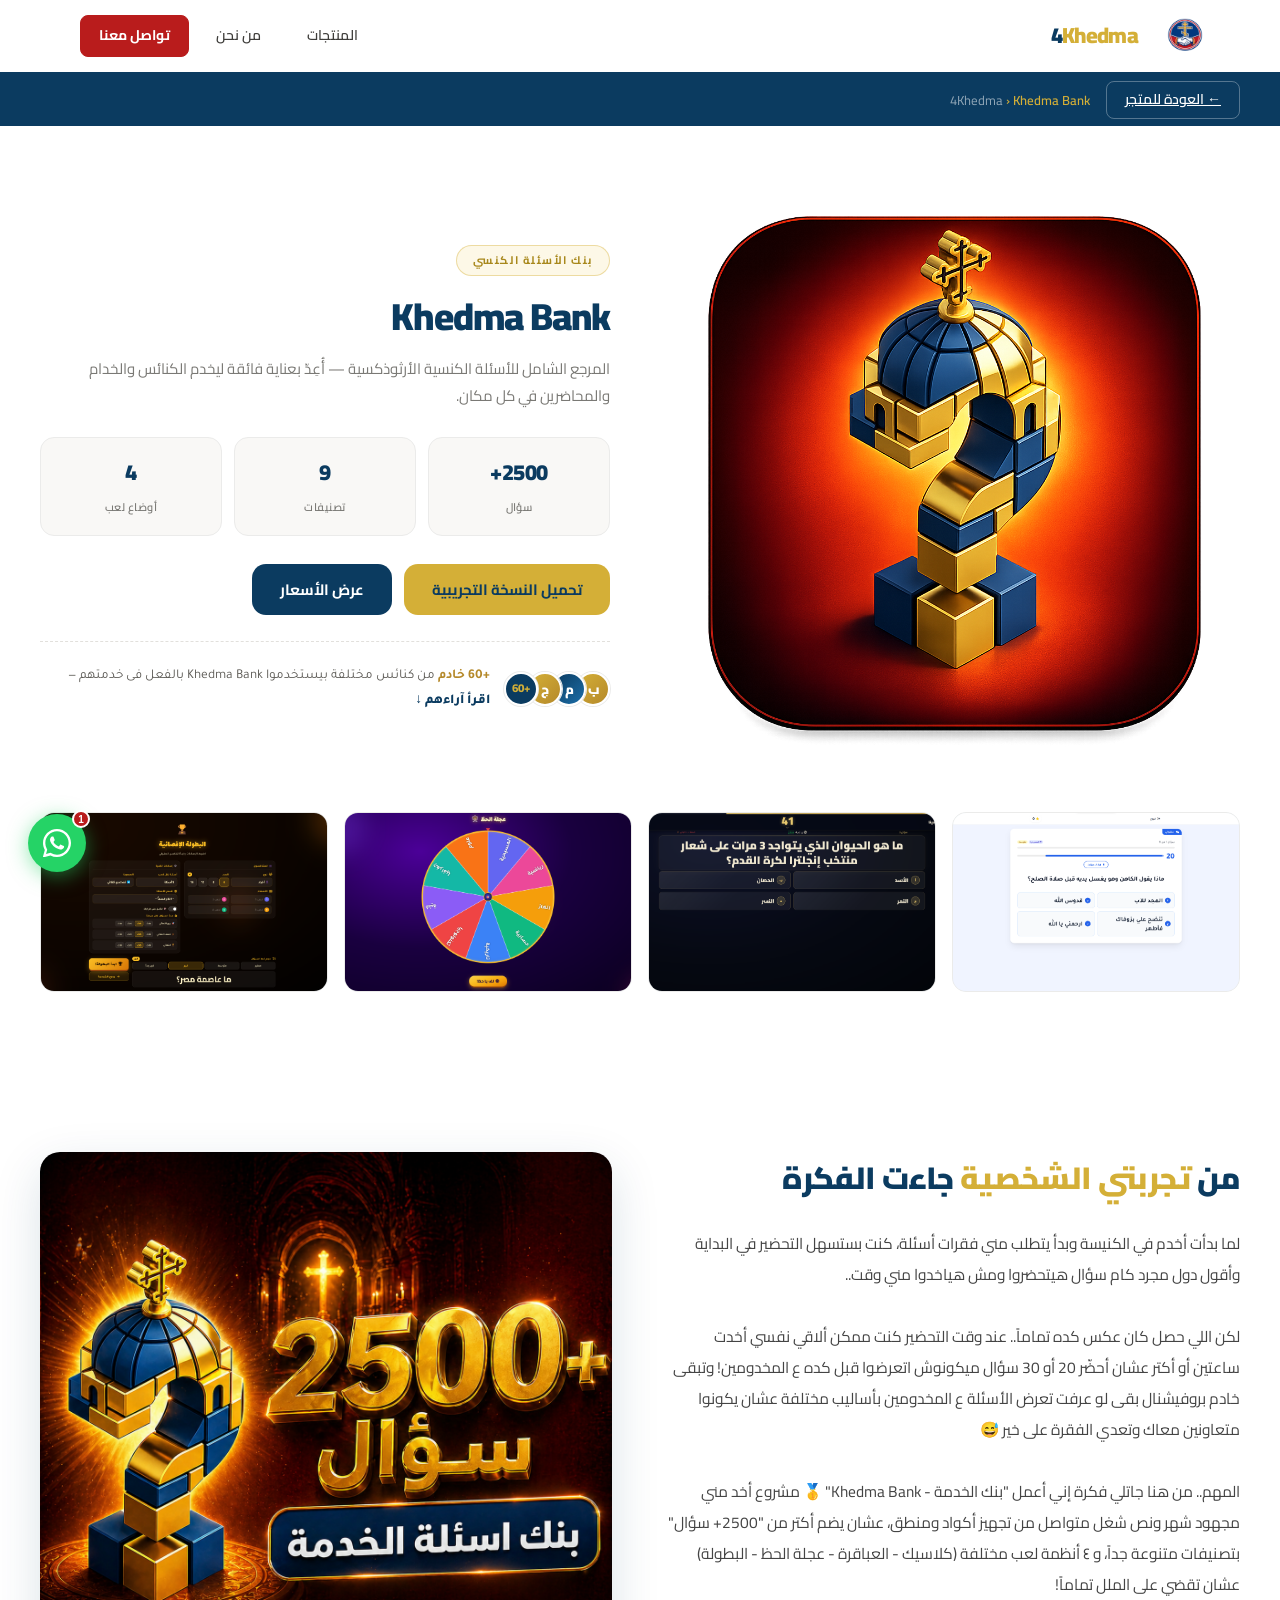
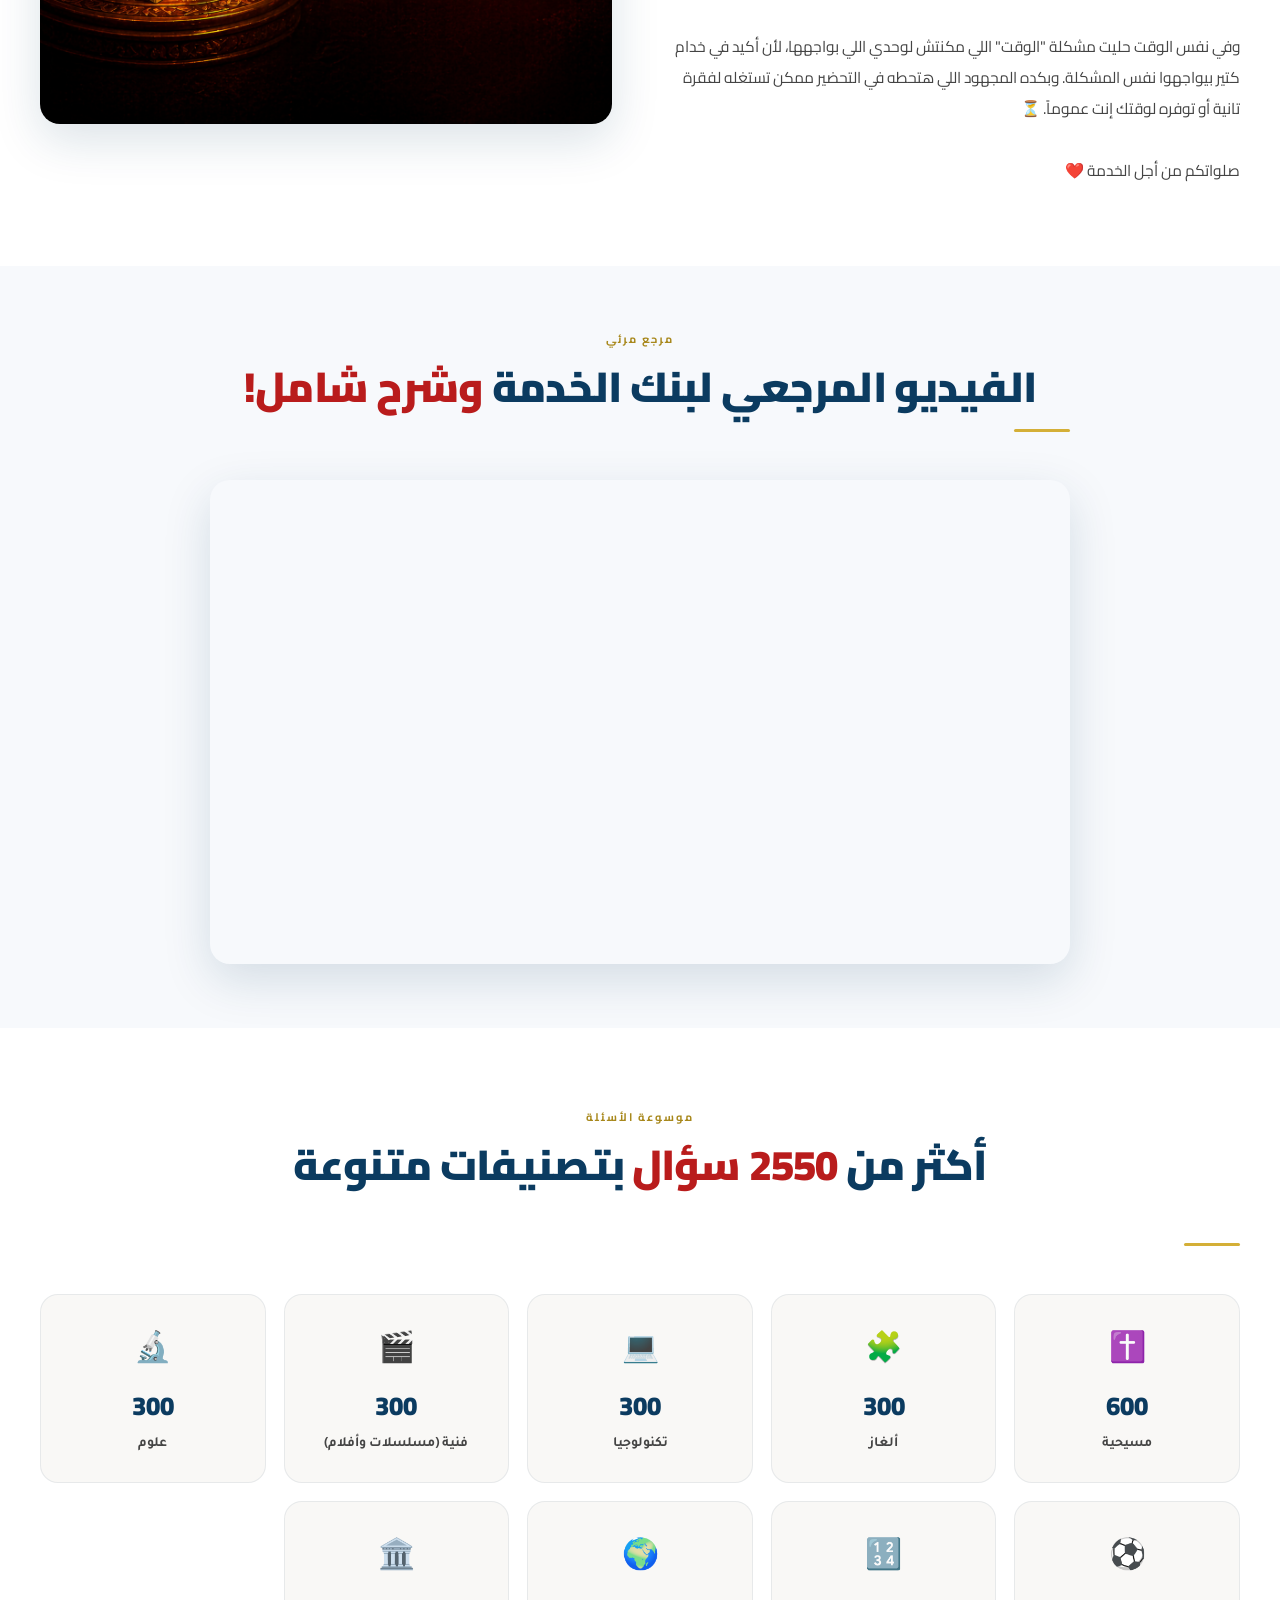
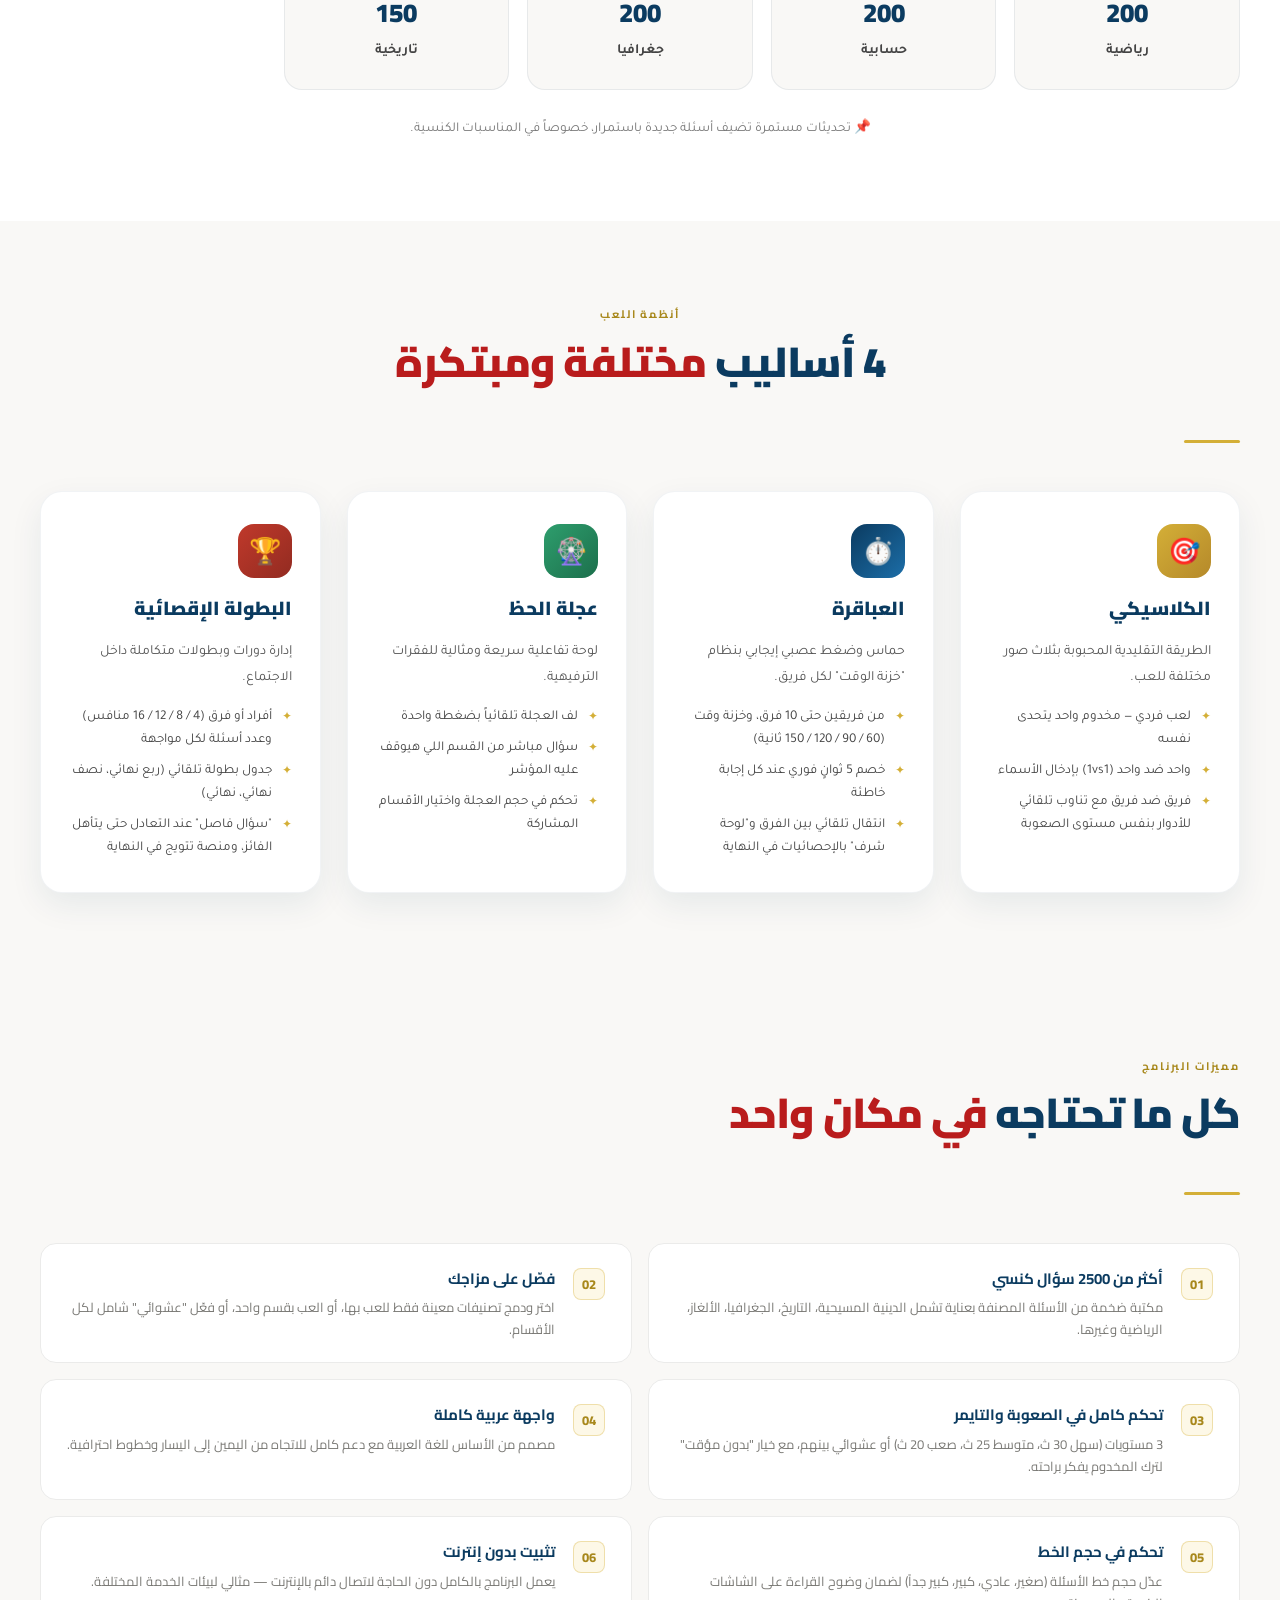
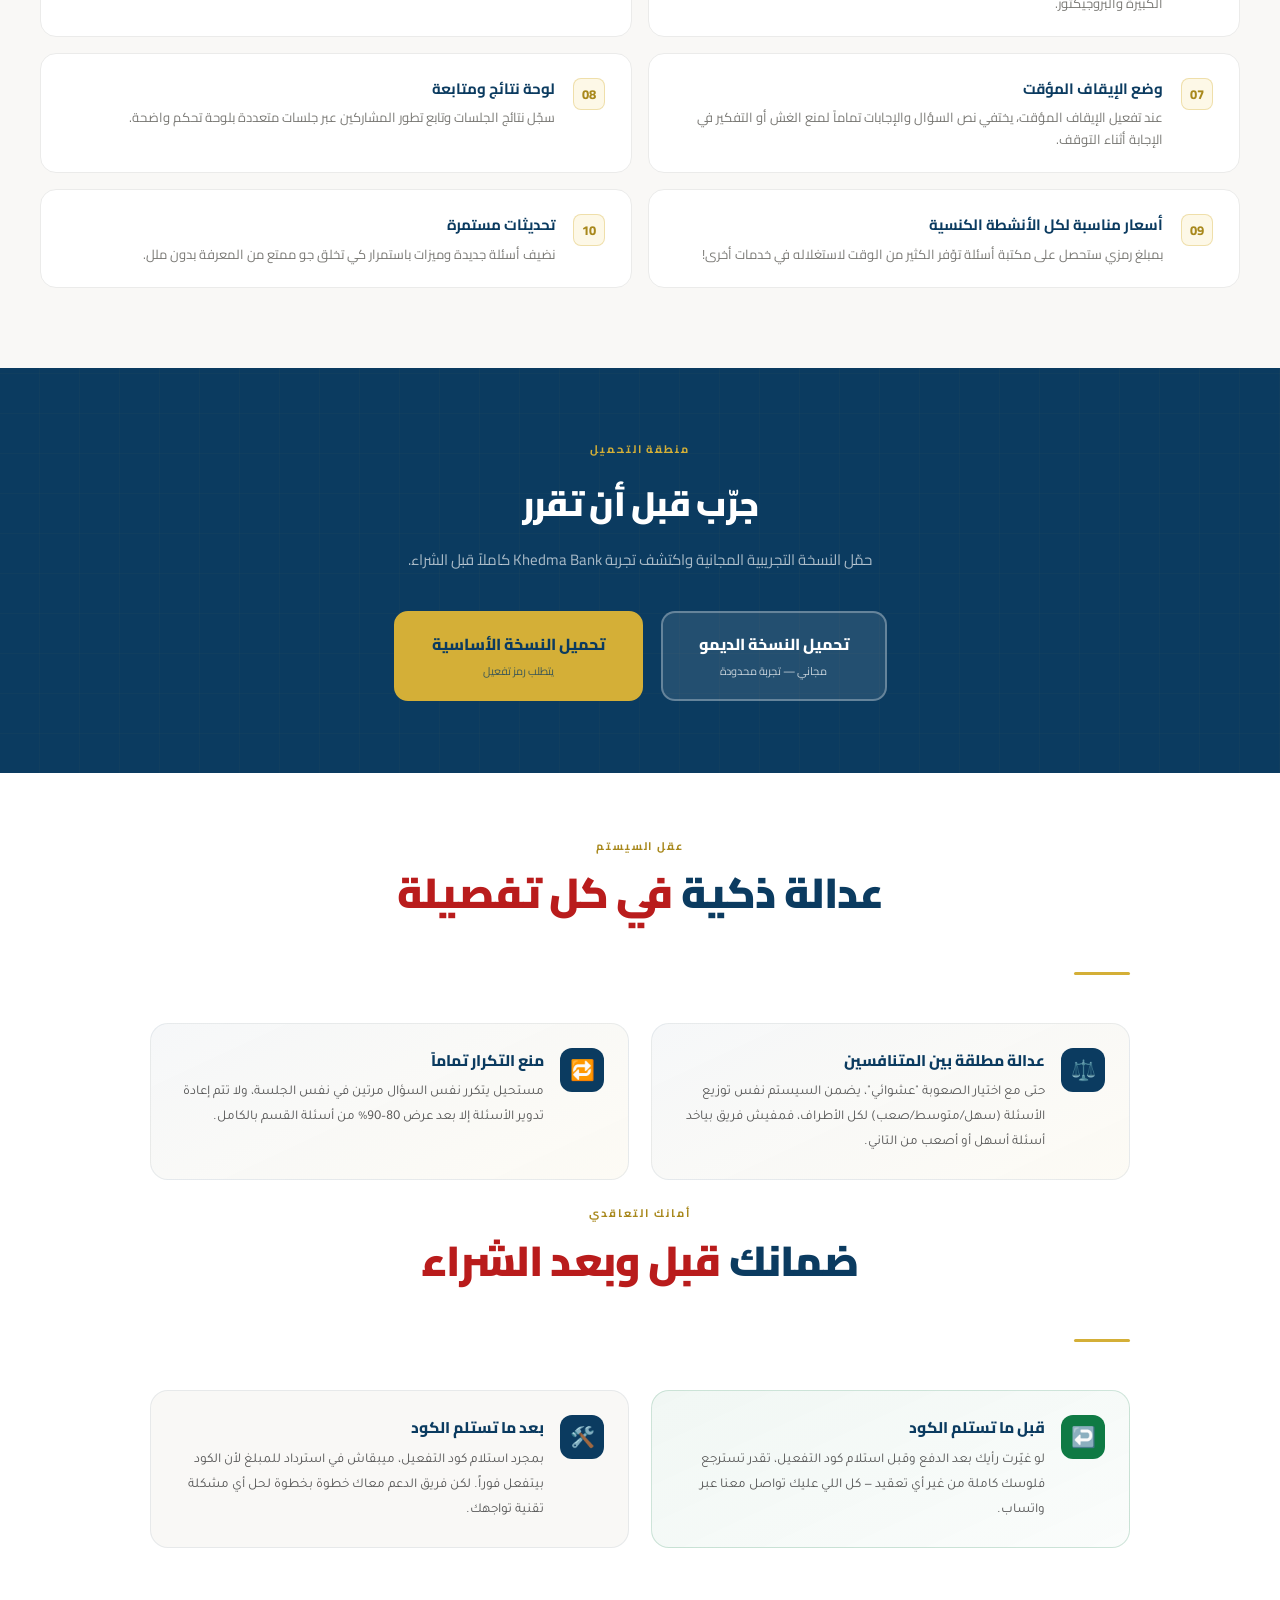
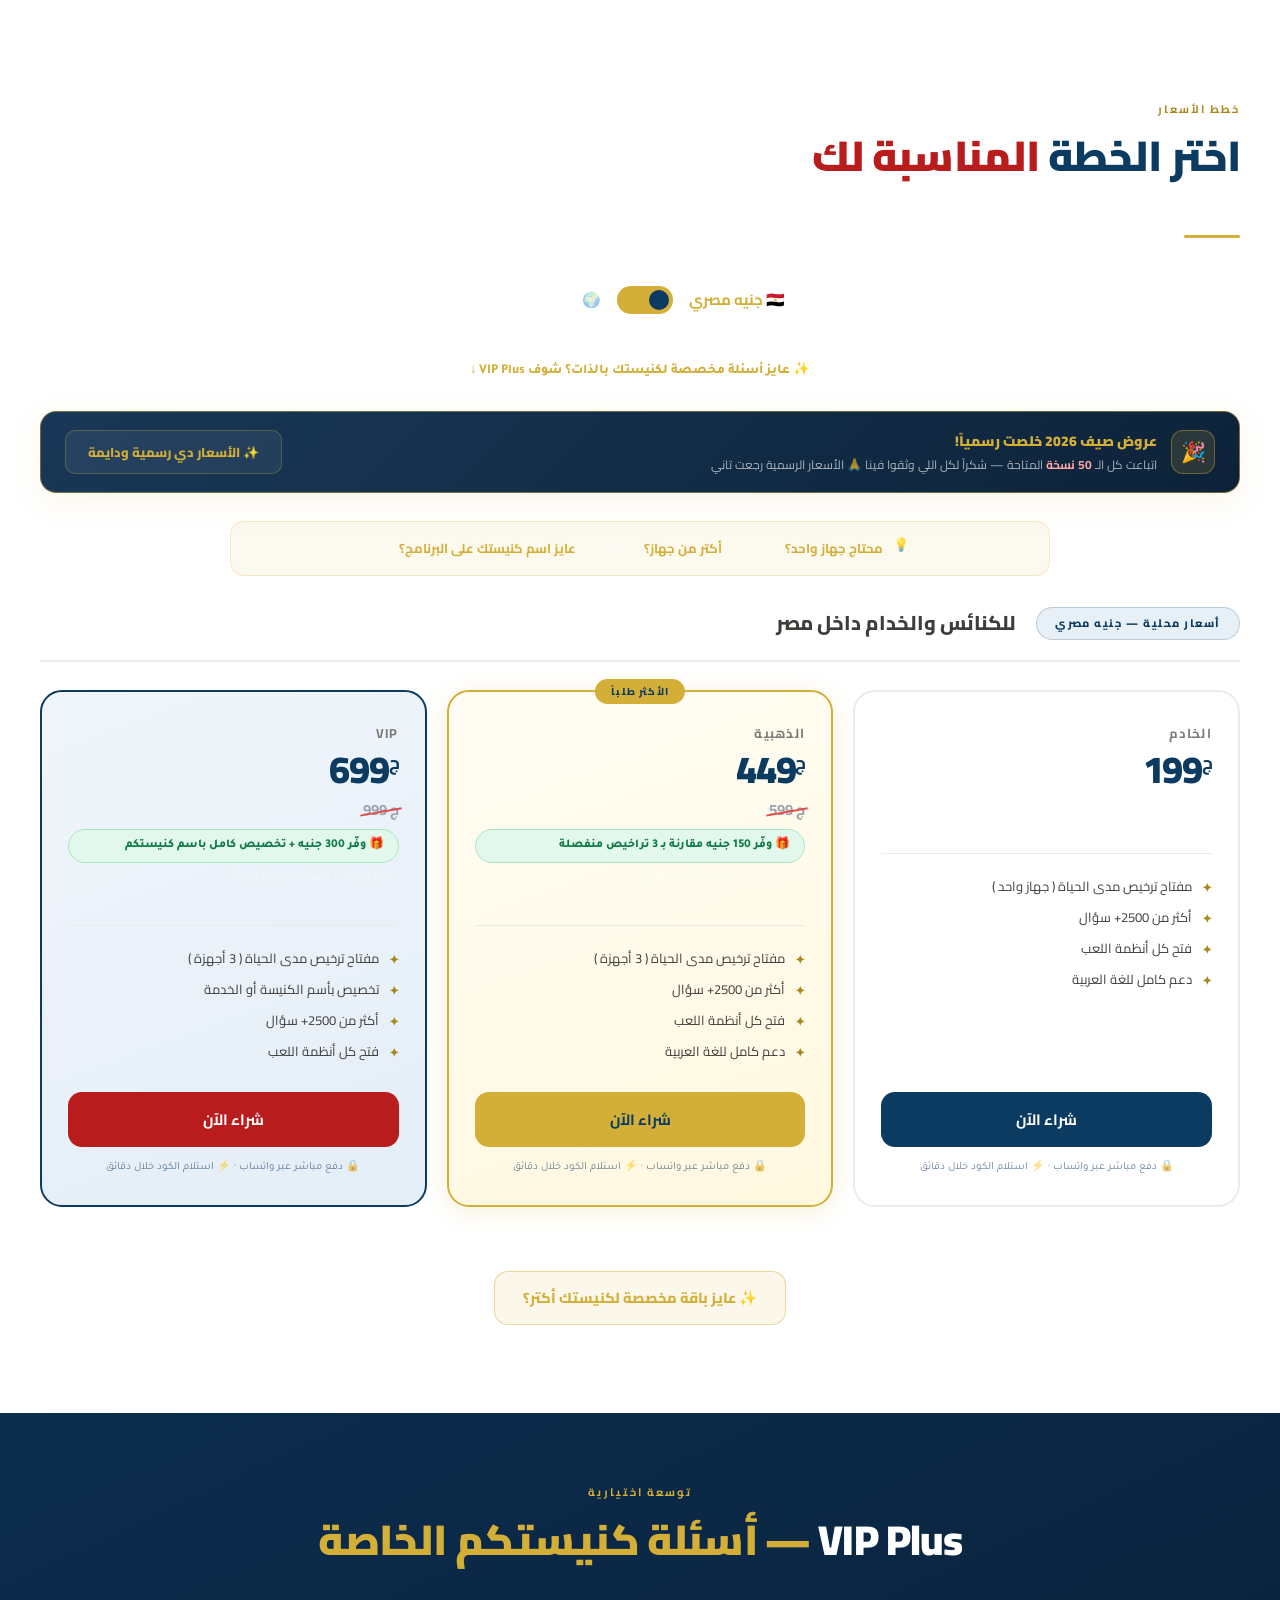
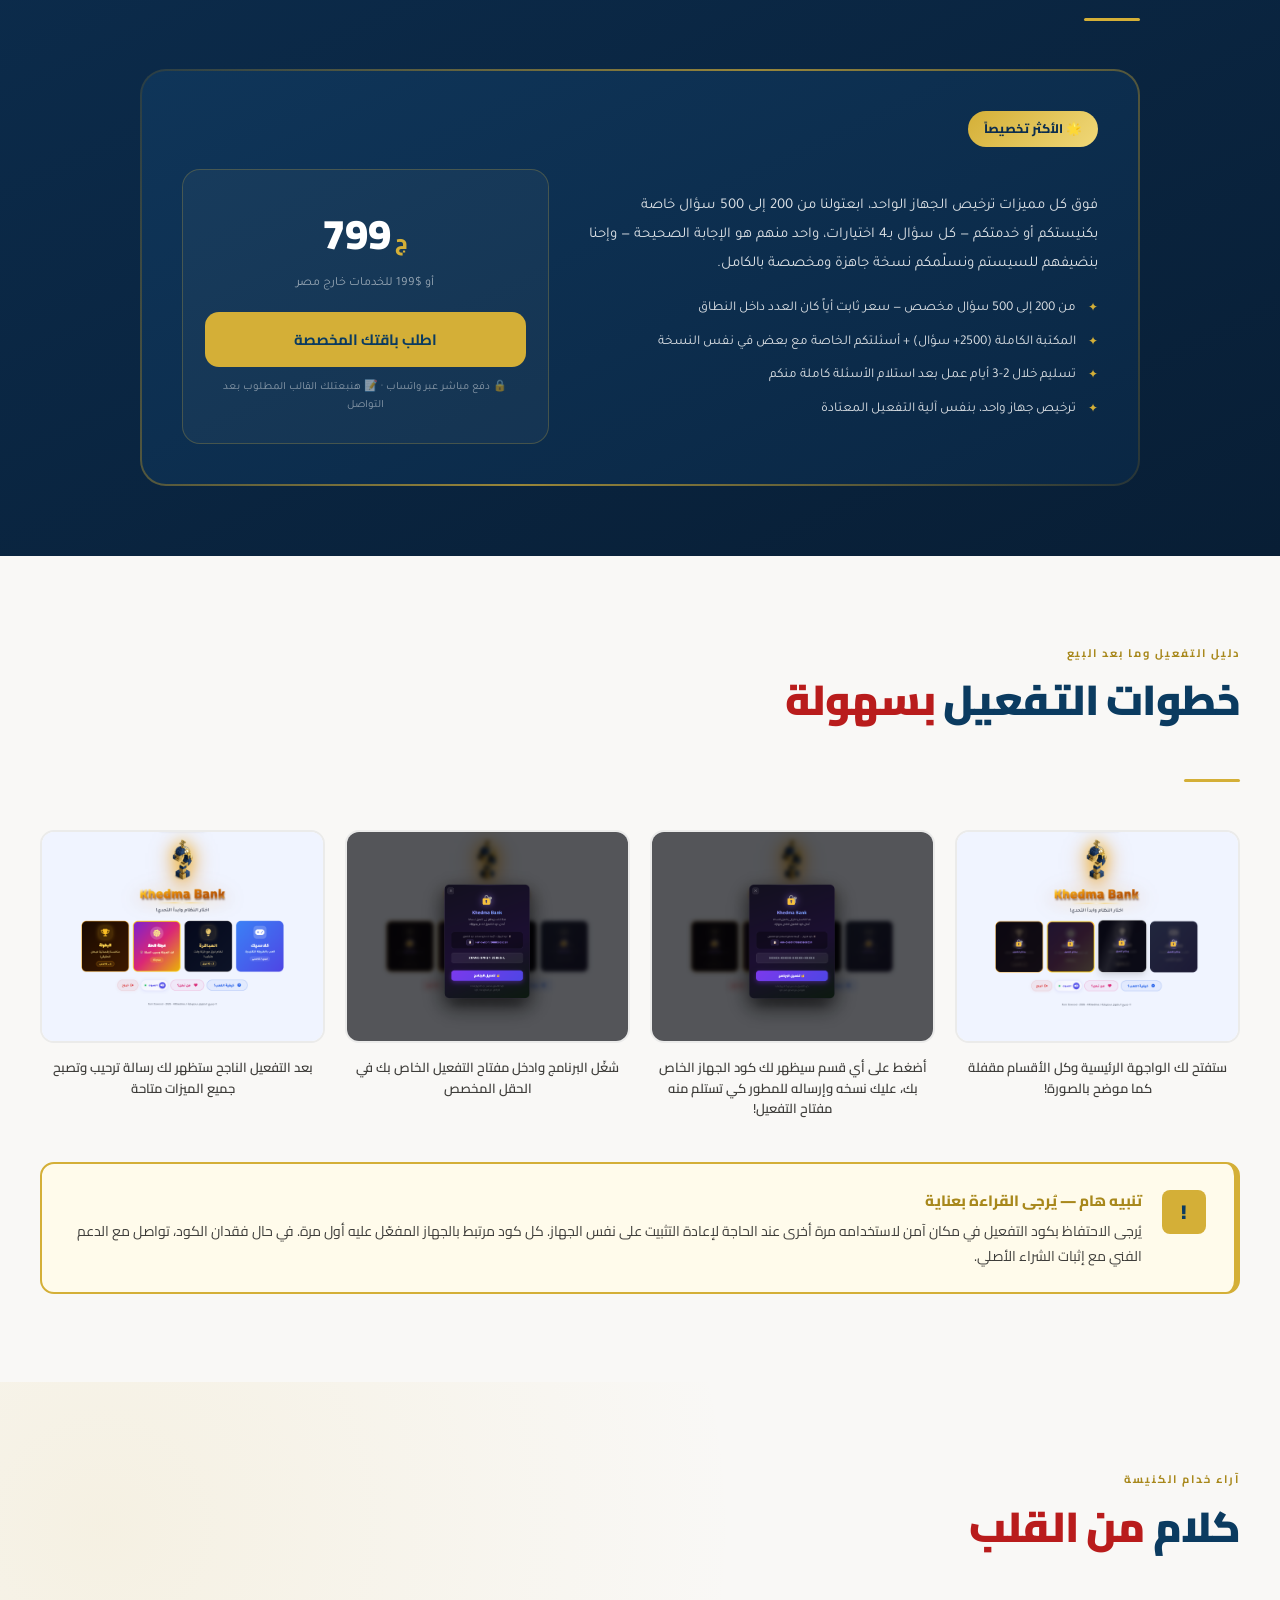
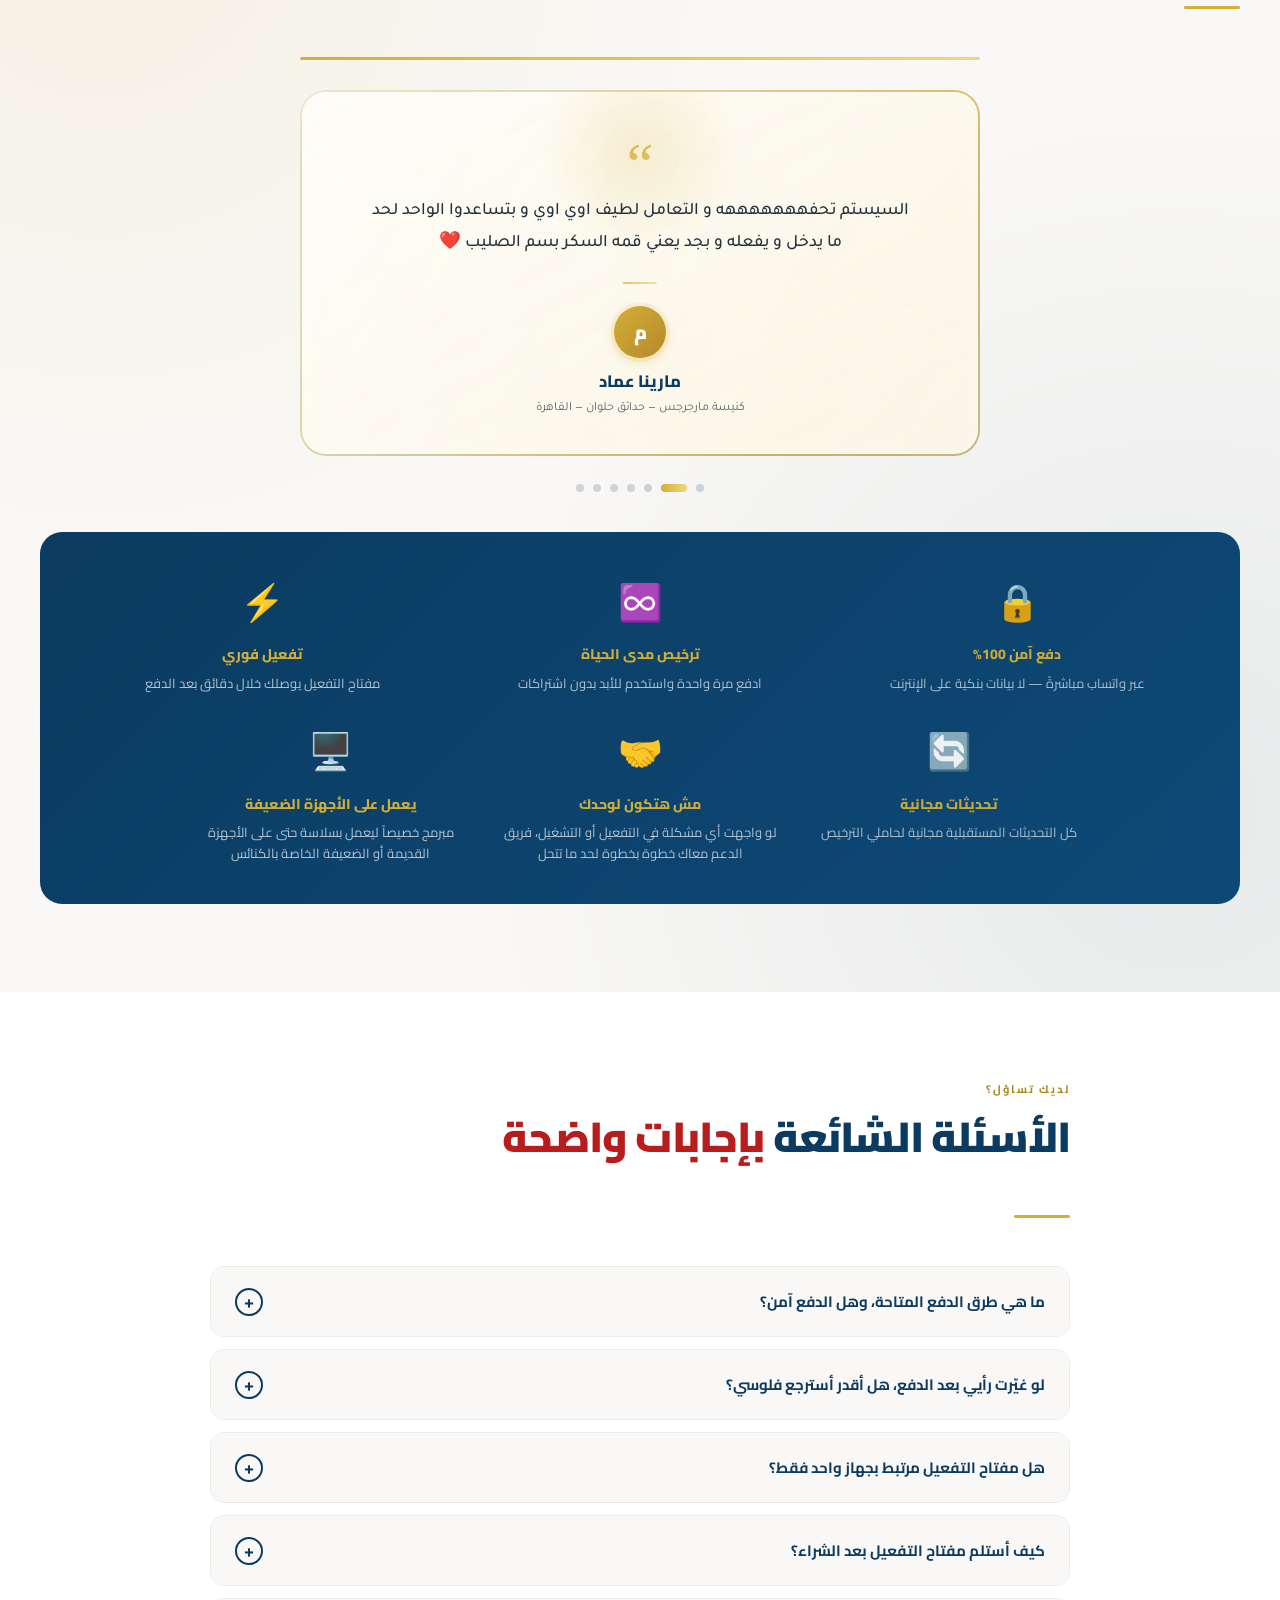
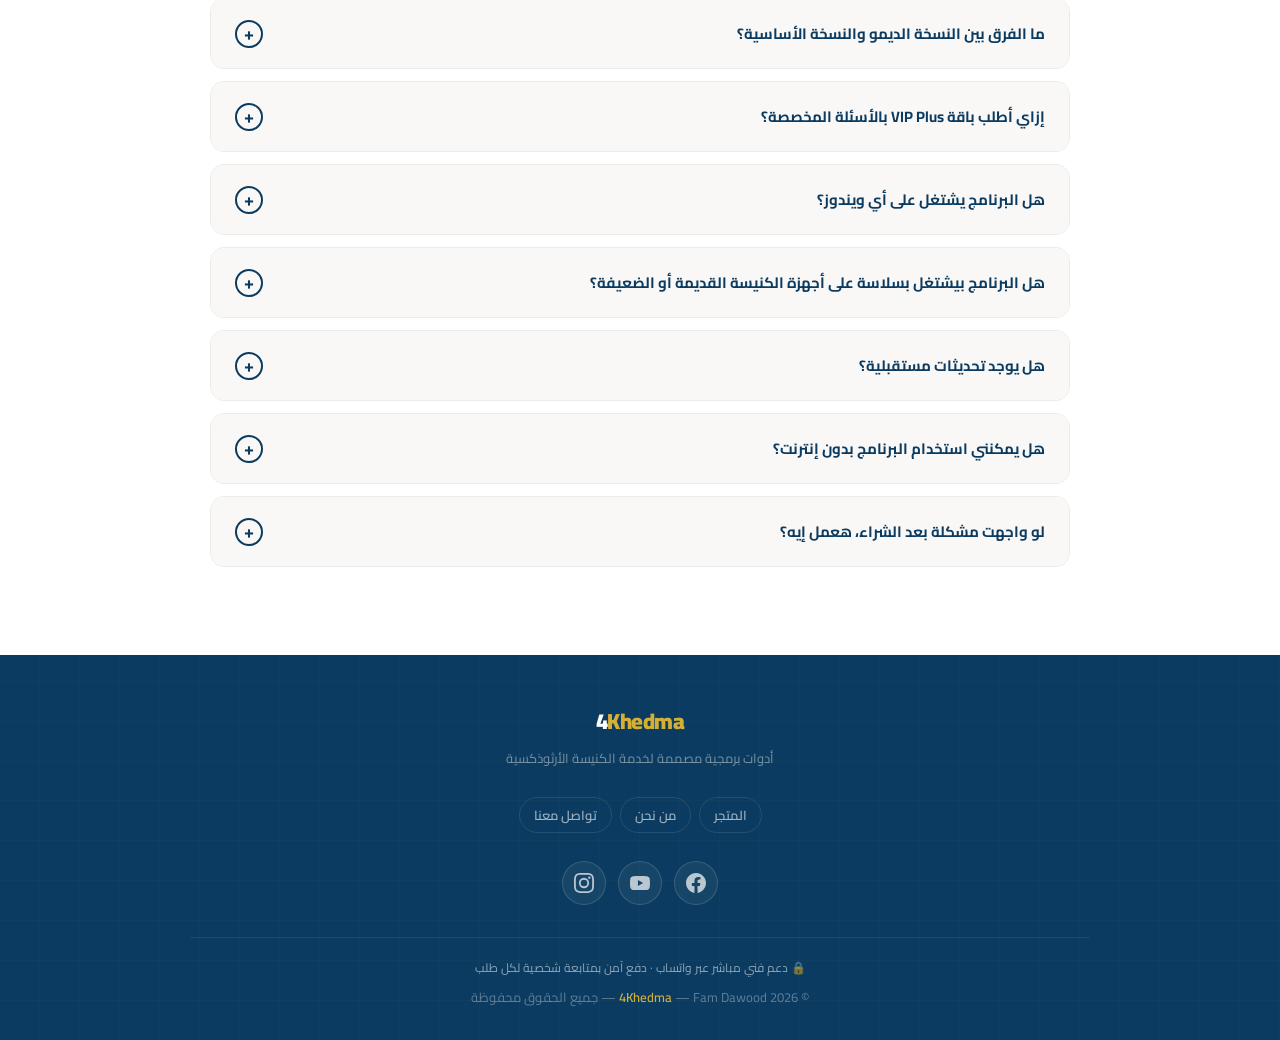
==== commit 5444451f: "Add files via upload" ====
--- a/products/khedma-bank/index.html
+++ b/products/khedma-bank/index.html
@@ -209,6 +209,117 @@
   </div>
 </section>
 
+<!-- ══ QUESTION ENCYCLOPEDIA ══ -->
+<style>
+  .encyclopedia-section{ padding:80px 40px; background:#fff; }
+  .encyclopedia-inner{ max-width:1200px; margin:0 auto; text-align:center; }
+  .encyclopedia-grid{
+    display:grid; grid-template-columns:repeat(auto-fit,minmax(190px,1fr)); gap:18px; margin-top:44px;
+  }
+  .enc-card{
+    position:relative; padding:26px 18px; border-radius:18px; background:var(--off-white,#f7f5f0);
+    border:1px solid rgba(19,58,94,0.08); transition:transform .3s ease, box-shadow .3s ease, border-color .3s ease;
+  }
+  .enc-card:hover{ transform:translateY(-5px); box-shadow:0 14px 30px rgba(19,58,94,0.1); border-color:rgba(212,175,55,0.35); }
+  .enc-icon{ font-size:30px; margin-bottom:12px; display:block; }
+  .enc-count{ font-family:Cairo,sans-serif; font-weight:900; font-size:26px; color:var(--blue); direction:ltr; display:block; }
+  .enc-name{ font-family:Tajawal,sans-serif; font-weight:700; font-size:14px; color:#444; margin-top:4px; }
+  .encyclopedia-note{ font-family:Tajawal,sans-serif; font-size:13.5px; color:#777; margin-top:28px; }
+</style>
+<section class="encyclopedia-section">
+  <div class="encyclopedia-inner">
+    <span class="section-label">موسوعة الأسئلة</span>
+    <h2 class="section-title">أكثر من <span>2550 سؤال</span> بتصنيفات متنوعة</h2>
+    <div class="divider"></div>
+    <div class="encyclopedia-grid">
+      <div class="enc-card"><span class="enc-icon">✝️</span><span class="enc-count">600</span><p class="enc-name">مسيحية</p></div>
+      <div class="enc-card"><span class="enc-icon">🧩</span><span class="enc-count">300</span><p class="enc-name">ألغاز</p></div>
+      <div class="enc-card"><span class="enc-icon">💻</span><span class="enc-count">300</span><p class="enc-name">تكنولوجيا</p></div>
+      <div class="enc-card"><span class="enc-icon">🎬</span><span class="enc-count">300</span><p class="enc-name">فنية (مسلسلات وأفلام)</p></div>
+      <div class="enc-card"><span class="enc-icon">🔬</span><span class="enc-count">300</span><p class="enc-name">علوم</p></div>
+      <div class="enc-card"><span class="enc-icon">⚽</span><span class="enc-count">200</span><p class="enc-name">رياضية</p></div>
+      <div class="enc-card"><span class="enc-icon">🔢</span><span class="enc-count">200</span><p class="enc-name">حسابية</p></div>
+      <div class="enc-card"><span class="enc-icon">🌍</span><span class="enc-count">200</span><p class="enc-name">جغرافيا</p></div>
+      <div class="enc-card"><span class="enc-icon">🏛️</span><span class="enc-count">150</span><p class="enc-name">تاريخية</p></div>
+    </div>
+    <p class="encyclopedia-note">📌 تحديثات مستمرة تضيف أسئلة جديدة باستمرار، خصوصاً في المناسبات الكنسية.</p>
+  </div>
+</section>
+
+<!-- ══ GAME MODES ══ -->
+<style>
+  .modes-section{ padding:84px 40px; background:var(--off-white,#f7f9fc); }
+  .modes-inner{ max-width:1200px; margin:0 auto; text-align:center; }
+  .modes-grid{ display:grid; grid-template-columns:repeat(auto-fit,minmax(260px,1fr)); gap:26px; margin-top:44px; text-align:right; }
+  .mode-card{
+    position:relative; padding:32px 28px; border-radius:22px; background:#fff;
+    box-shadow:0 12px 32px rgba(19,58,94,0.08); border:1px solid rgba(19,58,94,0.06);
+    display:flex; flex-direction:column; gap:14px; transition:transform .35s ease, box-shadow .35s ease;
+  }
+  .mode-card:hover{ transform:translateY(-6px); box-shadow:0 18px 40px rgba(19,58,94,0.14); }
+  .mode-icon-wrap{
+    width:54px; height:54px; border-radius:16px; display:flex; align-items:center; justify-content:center;
+    font-size:26px; background:linear-gradient(135deg, var(--gold) 0%, #b5892a 100%);
+  }
+  .mode-card:nth-child(2) .mode-icon-wrap{ background:linear-gradient(135deg, var(--blue) 0%, #1c6ea8 100%); }
+  .mode-card:nth-child(3) .mode-icon-wrap{ background:linear-gradient(135deg, #2e9e6d 0%, #1c6f4c 100%); }
+  .mode-card:nth-child(4) .mode-icon-wrap{ background:linear-gradient(135deg, #c0392b 0%, #922b21 100%); }
+  .mode-title{ font-family:Cairo,sans-serif; font-weight:900; font-size:19px; color:var(--blue); }
+  .mode-desc{ font-family:Tajawal,sans-serif; font-size:14px; line-height:1.9; color:#555; }
+  .mode-points{ list-style:none; padding:0; margin:0; display:flex; flex-direction:column; gap:8px; }
+  .mode-points li{ font-family:Tajawal,sans-serif; font-size:13.5px; color:#444; line-height:1.7; padding-inline-start:20px; position:relative; }
+  .mode-points li::before{ content:'✦'; position:absolute; inline-size:16px; inset-inline-start:0; color:var(--gold); font-size:12px; top:2px; }
+</style>
+<section class="modes-section">
+  <div class="modes-inner">
+    <span class="section-label">أنظمة اللعب</span>
+    <h2 class="section-title">4 أساليب <span>مختلفة ومبتكرة</span></h2>
+    <div class="divider"></div>
+    <div class="modes-grid">
+      <div class="mode-card">
+        <div class="mode-icon-wrap">🎯</div>
+        <p class="mode-title">الكلاسيكي</p>
+        <p class="mode-desc">الطريقة التقليدية المحبوبة بثلاث صور مختلفة للعب.</p>
+        <ul class="mode-points">
+          <li>لعب فردي — مخدوم واحد يتحدى نفسه</li>
+          <li>واحد ضد واحد (1vs1) بإدخال الأسماء</li>
+          <li>فريق ضد فريق مع تناوب تلقائي للأدوار بنفس مستوى الصعوبة</li>
+        </ul>
+      </div>
+      <div class="mode-card">
+        <div class="mode-icon-wrap">⏱️</div>
+        <p class="mode-title">العباقرة</p>
+        <p class="mode-desc">حماس وضغط عصبي إيجابي بنظام "خزنة الوقت" لكل فريق.</p>
+        <ul class="mode-points">
+          <li>من فريقين حتى 10 فرق، وخزنة وقت (60 / 90 / 120 / 150 ثانية)</li>
+          <li>خصم 5 ثوانٍ فوري عند كل إجابة خاطئة</li>
+          <li>انتقال تلقائي بين الفرق و"لوحة شرف" بالإحصائيات في النهاية</li>
+        </ul>
+      </div>
+      <div class="mode-card">
+        <div class="mode-icon-wrap">🎡</div>
+        <p class="mode-title">عجلة الحظ</p>
+        <p class="mode-desc">لوحة تفاعلية سريعة ومثالية للفقرات الترفيهية.</p>
+        <ul class="mode-points">
+          <li>لف العجلة تلقائياً بضغطة واحدة</li>
+          <li>سؤال مباشر من القسم اللي هيوقف عليه المؤشر</li>
+          <li>تحكم في حجم العجلة واختيار الأقسام المشاركة</li>
+        </ul>
+      </div>
+      <div class="mode-card">
+        <div class="mode-icon-wrap">🏆</div>
+        <p class="mode-title">البطولة الإقصائية</p>
+        <p class="mode-desc">إدارة دورات وبطولات متكاملة داخل الاجتماع.</p>
+        <ul class="mode-points">
+          <li>أفراد أو فرق (4 / 8 / 12 / 16 منافس) وعدد أسئلة لكل مواجهة</li>
+          <li>جدول بطولة تلقائي (ربع نهائي، نصف نهائي، نهائي)</li>
+          <li>"سؤال فاصل" عند التعادل حتى يتأهل الفائز، ومنصة تتويج في النهاية</li>
+        </ul>
+      </div>
+    </div>
+  </div>
+</section>
+
 <!-- ══ FEATURES ══ -->
 <style>
   .features-grid .feature-item{
@@ -237,13 +348,15 @@
     <div class="divider"></div>
     <div class="features-grid">
       <div class="feature-item"><div class="feature-marker">01</div><div class="feature-text"><p class="feature-title">أكثر من 2500 سؤال كنسي</p><p class="feature-desc">مكتبة ضخمة من الأسئلة المصنفة بعناية تشمل الدينية المسيحية، التاريخ، الجغرافيا، الألغاز، الرياضية وغيرها.</p></div></div>
-      <div class="feature-item"><div class="feature-marker">02</div><div class="feature-text"><p class="feature-title">أوضاع لعب متعددة</p><p class="feature-desc">وضع الفردي، الفرق، والتحدي السريع — لكل مناسبة خدمية الأسلوب المناسب.</p></div></div>
-      <div class="feature-item"><div class="feature-marker">03</div><div class="feature-text"><p class="feature-title">واجهة عربية كاملة</p><p class="feature-desc">مصمم من الأساس للغة العربية مع دعم كامل للاتجاه من اليمين إلى اليسار وخطوط احترافية.</p></div></div>
-      <div class="feature-item"><div class="feature-marker">04</div><div class="feature-text"><p class="feature-title">تصنيفات ومستويات صعوبة</p><p class="feature-desc">مستويات سهل، متوسط، وصعب مع تصنيفات موضوعية تمكّن الخادم من استهداف مجال معين.</p></div></div>
-      <div class="feature-item"><div class="feature-marker">05</div><div class="feature-text"><p class="feature-title">تثبيت بدون إنترنت</p><p class="feature-desc">يعمل البرنامج بالكامل دون الحاجة لاتصال دائم بالإنترنت — مثالي لبيئات الخدمة المختلفة.</p></div></div>
-      <div class="feature-item"><div class="feature-marker">06</div><div class="feature-text"><p class="feature-title">لوحة نتائج ومتابعة</p><p class="feature-desc">سجّل نتائج الجلسات وتابع تطور المشاركين عبر جلسات متعددة بلوحة تحكم واضحة.</p></div></div>
-      <div class="feature-item"><div class="feature-marker">07</div><div class="feature-text"><p class="feature-title">أسعار مناسبة لكل الأنشطة الكنسية</p><p class="feature-desc">بمبلغ رمزي ستحصل على مكتبة أسئلة توّفر الكثير من الوقت لاستغلاله في خدمات أخرى!</p></div></div>
-      <div class="feature-item"><div class="feature-marker">08</div><div class="feature-text"><p class="feature-title">تحديثات مستمرة</p><p class="feature-desc">نضيف أسئلة جديدة وميزات باستمرار كي تخلق جو ممتع من المعرفة بدون ملل.</p></div></div>
+      <div class="feature-item"><div class="feature-marker">02</div><div class="feature-text"><p class="feature-title">فصّل على مزاجك</p><p class="feature-desc">اختر ودمج تصنيفات معينة فقط للعب بها، أو العب بقسم واحد، أو فعّل "عشوائي" شامل لكل الأقسام.</p></div></div>
+      <div class="feature-item"><div class="feature-marker">03</div><div class="feature-text"><p class="feature-title">تحكم كامل في الصعوبة والتايمر</p><p class="feature-desc">3 مستويات (سهل 30 ث، متوسط 25 ث، صعب 20 ث) أو عشوائي بينهم، مع خيار "بدون مؤقت" لترك المخدوم يفكر براحته.</p></div></div>
+      <div class="feature-item"><div class="feature-marker">04</div><div class="feature-text"><p class="feature-title">واجهة عربية كاملة</p><p class="feature-desc">مصمم من الأساس للغة العربية مع دعم كامل للاتجاه من اليمين إلى اليسار وخطوط احترافية.</p></div></div>
+      <div class="feature-item"><div class="feature-marker">05</div><div class="feature-text"><p class="feature-title">تحكم في حجم الخط</p><p class="feature-desc">عدّل حجم خط الأسئلة (صغير، عادي، كبير، كبير جداً) لضمان وضوح القراءة على الشاشات الكبيرة والبروجيكتور.</p></div></div>
+      <div class="feature-item"><div class="feature-marker">06</div><div class="feature-text"><p class="feature-title">تثبيت بدون إنترنت</p><p class="feature-desc">يعمل البرنامج بالكامل دون الحاجة لاتصال دائم بالإنترنت — مثالي لبيئات الخدمة المختلفة.</p></div></div>
+      <div class="feature-item"><div class="feature-marker">07</div><div class="feature-text"><p class="feature-title">وضع الإيقاف المؤقت</p><p class="feature-desc">عند تفعيل الإيقاف المؤقت، يختفي نص السؤال والإجابات تماماً لمنع الغش أو التفكير في الإجابة أثناء التوقف.</p></div></div>
+      <div class="feature-item"><div class="feature-marker">08</div><div class="feature-text"><p class="feature-title">لوحة نتائج ومتابعة</p><p class="feature-desc">سجّل نتائج الجلسات وتابع تطور المشاركين عبر جلسات متعددة بلوحة تحكم واضحة.</p></div></div>
+      <div class="feature-item"><div class="feature-marker">09</div><div class="feature-text"><p class="feature-title">أسعار مناسبة لكل الأنشطة الكنسية</p><p class="feature-desc">بمبلغ رمزي ستحصل على مكتبة أسئلة توّفر الكثير من الوقت لاستغلاله في خدمات أخرى!</p></div></div>
+      <div class="feature-item"><div class="feature-marker">10</div><div class="feature-text"><p class="feature-title">تحديثات مستمرة</p><p class="feature-desc">نضيف أسئلة جديدة وميزات باستمرار كي تخلق جو ممتع من المعرفة بدون ملل.</p></div></div>
     </div>
   </div>
 </section>
@@ -267,6 +380,77 @@
   </div>
 </section>
 
+<!-- ══ SMART FAIRNESS ══ -->
+<style>
+  .fairness-section{ padding:64px 40px 12px; background:#fff; }
+  .fairness-inner{ max-width:980px; margin:0 auto; }
+  .fairness-grid{ display:grid; grid-template-columns:repeat(auto-fit,minmax(280px,1fr)); gap:22px; margin-top:36px; }
+  .fairness-card{
+    display:flex; gap:16px; align-items:flex-start; padding:24px; border-radius:18px;
+    background:linear-gradient(155deg, rgba(19,58,94,0.04) 0%, rgba(212,175,55,0.05) 100%);
+    border:1px solid rgba(19,58,94,0.08);
+  }
+  .fairness-icon{
+    width:44px; height:44px; flex-shrink:0; border-radius:12px; display:flex; align-items:center; justify-content:center;
+    font-size:20px; background:var(--blue); color:var(--gold);
+  }
+  .fairness-title{ font-family:Cairo,sans-serif; font-weight:800; font-size:15.5px; color:var(--blue); margin-bottom:6px; }
+  .fairness-desc{ font-family:Tajawal,sans-serif; font-size:13.5px; line-height:1.85; color:#555; }
+</style>
+<section class="fairness-section">
+  <div class="fairness-inner" style="text-align:center;">
+    <span class="section-label">عقل السيستم</span>
+    <h2 class="section-title">عدالة ذكية <span>في كل تفصيلة</span></h2>
+    <div class="divider"></div>
+    <div class="fairness-grid" style="text-align:right;">
+      <div class="fairness-card">
+        <div class="fairness-icon">⚖️</div>
+        <div><p class="fairness-title">عدالة مطلقة بين المتنافسين</p><p class="fairness-desc">حتى مع اختيار الصعوبة "عشوائي"، يضمن السيستم نفس توزيع الأسئلة (سهل/متوسط/صعب) لكل الأطراف، فمفيش فريق بياخد أسئلة أسهل أو أصعب من التاني.</p></div>
+      </div>
+      <div class="fairness-card">
+        <div class="fairness-icon">🔁</div>
+        <div><p class="fairness-title">منع التكرار تماماً</p><p class="fairness-desc">مستحيل يتكرر نفس السؤال مرتين في نفس الجلسة، ولا تتم إعادة تدوير الأسئلة إلا بعد عرض 80–90% من أسئلة القسم بالكامل.</p></div>
+      </div>
+    </div>
+  </div>
+</section>
+
+<!-- ══ PURCHASE GUARANTEE ══ -->
+<style>
+  .guarantee-section{ padding:12px 40px 64px; background:#fff; }
+  .guarantee-inner{ max-width:980px; margin:0 auto; text-align:center; }
+  .guarantee-grid{ display:grid; grid-template-columns:repeat(auto-fit,minmax(280px,1fr)); gap:22px; margin-top:36px; text-align:right; }
+  .guarantee-card{
+    display:flex; gap:16px; align-items:flex-start; padding:24px; border-radius:18px;
+    background:var(--off-white,#f7f5f0); border:1px solid rgba(19,58,94,0.08);
+  }
+  .guarantee-card.positive{ background:linear-gradient(155deg, rgba(15,122,68,0.06) 0%, rgba(15,122,68,0.02) 100%); border-color:rgba(15,122,68,0.18); }
+  .guarantee-icon{
+    width:44px; height:44px; flex-shrink:0; border-radius:12px; display:flex; align-items:center; justify-content:center; font-size:20px;
+  }
+  .guarantee-card.positive .guarantee-icon{ background:#0f7a44; color:#fff; }
+  .guarantee-card:not(.positive) .guarantee-icon{ background:var(--blue); color:var(--gold); }
+  .guarantee-title{ font-family:Cairo,sans-serif; font-weight:800; font-size:15.5px; color:var(--blue); margin-bottom:6px; }
+  .guarantee-desc{ font-family:Tajawal,sans-serif; font-size:13.5px; line-height:1.85; color:#555; }
+</style>
+<section class="guarantee-section">
+  <div class="guarantee-inner">
+    <span class="section-label">أمانك التعاقدي</span>
+    <h2 class="section-title">ضمانك <span>قبل وبعد الشراء</span></h2>
+    <div class="divider"></div>
+    <div class="guarantee-grid">
+      <div class="guarantee-card positive">
+        <div class="guarantee-icon">↩️</div>
+        <div><p class="guarantee-title">قبل ما تستلم الكود</p><p class="guarantee-desc">لو غيّرت رأيك بعد الدفع وقبل استلام كود التفعيل، تقدر تسترجع فلوسك كاملة من غير أي تعقيد — كل اللي عليك تواصل معنا عبر واتساب.</p></div>
+      </div>
+      <div class="guarantee-card">
+        <div class="guarantee-icon">🛠️</div>
+        <div><p class="guarantee-title">بعد ما تستلم الكود</p><p class="guarantee-desc">بمجرد استلام كود التفعيل، ميبقاش في استرداد للمبلغ لأن الكود بيتفعل فوراً. لكن فريق الدعم معاك خطوة بخطوة لحل أي مشكلة تقنية تواجهك.</p></div>
+      </div>
+    </div>
+  </div>
+</section>
+
 <!-- ══ PRICING ══ -->
 <style>
   .price-card.featured{
@@ -297,7 +481,7 @@
     .price-card.featured{ animation:none; }
   }  .plan-trust-line{
     display:flex; align-items:center; justify-content:center; gap:6px; flex-wrap:wrap;
-    font-family:Tajawal,sans-serif; font-size:11px; color:rgba(255,255,255,0.5);
+    font-family:Tajawal,sans-serif; font-size:11px; color:rgba(19,58,94,0.62);
     margin-top:12px; line-height:1.6; text-align:center;
   }
   .pricing-decision-helper{
@@ -307,6 +491,12 @@
     font-family:Tajawal,sans-serif; font-size:13px; color:rgba(255,255,255,0.8); line-height:1.9;
   }
   .pricing-decision-helper strong{ color:var(--gold); font-family:Cairo,sans-serif; }
+  .btn-vipplus-cta{
+    display:inline-flex; align-items:center; gap:8px; font-family:Cairo,sans-serif; font-weight:800; font-size:14.5px;
+    color:var(--gold); background:rgba(212,175,55,0.1); border:1.5px solid rgba(212,175,55,0.45);
+    padding:14px 28px; border-radius:14px; text-decoration:none; transition:background .25s ease, transform .25s ease;
+  }
+  .btn-vipplus-cta:hover{ background:rgba(212,175,55,0.18); transform:translateY(-2px); }
 </style>
 <section class="pricing-section" id="pricing-hub">
   <div class="pricing-inner">
@@ -321,6 +511,10 @@
         <span id="toggle-knob" style="position:absolute;top:4px;right:4px;width:20px;height:20px;border-radius:50%;background:var(--blue);transition:transform 0.3s;display:block;"></span>
       </button>
       <span id="toggle-label-usd" style="font-weight:700;font-size:15px;color:rgba(255,255,255,0.4);">🌍 دولار أمريكي</span>
+    </div>
+
+    <div style="text-align:center;margin-bottom:28px;">
+      <a href="#vip-plus" onclick="document.getElementById('vip-plus').scrollIntoView({behavior:'smooth'}); return false;" style="font-family:Tajawal,sans-serif;font-size:13.5px;color:var(--gold);font-weight:800;text-decoration:none;">✨ عايز أسئلة مخصصة لكنيستك بالذات؟ شوف VIP Plus ↓</a>
     </div>
 
     <!-- Sold-out banner -->
@@ -452,6 +646,81 @@
       </div>
     </div>
 
+    <div style="text-align:center;margin-top:36px;">
+      <a href="#vip-plus" class="btn-vipplus-cta" onclick="document.getElementById('vip-plus').scrollIntoView({behavior:'smooth'}); return false;">✨ عايز باقة مخصصة لكنيستك أكتر؟</a>
+    </div>
+
+  </div>
+</section>
+
+<!-- ══ VIP PLUS — CUSTOM CONTENT ══ -->
+<style>
+  .vipplus-section{ padding:70px 40px; background:linear-gradient(155deg,#0c2d4e 0%,#081e35 100%); }
+  .vipplus-inner{ max-width:1000px; margin:0 auto; text-align:center; }
+  .vipplus-inner .section-title{ color:#fff; }
+  .vipplus-inner .section-title span{ color:var(--gold); }
+  .vipplus-card{
+    position:relative; margin-top:40px; border-radius:26px; padding:2px; overflow:hidden;
+    background:linear-gradient(120deg, rgba(212,175,55,0.15), rgba(212,175,55,0.7), rgba(212,175,55,0.15));
+  }
+  .vipplus-card-inner{
+    border-radius:24px; background:linear-gradient(155deg,#0f3559 0%,#0a2744 100%);
+    padding:40px; text-align:right;
+  }
+  .vipplus-badge{
+    display:inline-block; font-family:Cairo,sans-serif; font-weight:800; font-size:12.5px; color:#0c2d4e;
+    background:linear-gradient(135deg, var(--gold) 0%, #f0d878 100%); padding:7px 16px; border-radius:20px; margin-bottom:22px;
+  }
+  .vipplus-grid{ display:grid; grid-template-columns:1.4fr 1fr; gap:36px; align-items:center; }
+  .vipplus-desc{ font-family:Tajawal,sans-serif; font-size:15px; line-height:1.95; color:rgba(255,255,255,0.85); margin-bottom:18px; }
+  .vipplus-points{ list-style:none; padding:0; margin:0; display:flex; flex-direction:column; gap:11px; }
+  .vipplus-points li{
+    font-family:Tajawal,sans-serif; font-size:13.5px; color:rgba(255,255,255,0.85); line-height:1.7;
+    padding-inline-start:22px; position:relative;
+  }
+  .vipplus-points li::before{ content:'✦'; position:absolute; inset-inline-start:0; color:var(--gold); font-size:12px; top:2px; }
+  .vipplus-price-box{
+    background:rgba(255,255,255,0.04); border:1px solid rgba(212,175,55,0.25); border-radius:18px;
+    padding:28px 22px; text-align:center;
+  }
+  .vipplus-price{ font-family:Cairo,sans-serif; font-weight:900; color:#fff; margin:0; }
+  .vipplus-price .currency{ font-size:20px; color:var(--gold); margin-inline-end:4px; }
+  .vipplus-price span:last-child{ font-size:42px; }
+  .vipplus-price-usd{ font-family:Tajawal,sans-serif; font-size:12.5px; color:rgba(255,255,255,0.55); margin-top:4px; margin-bottom:18px; }
+  .vipplus-price-box .btn-buy{ width:100%; }
+  .vipplus-price-box .plan-trust-line{ color:rgba(255,255,255,0.5); }
+  @media (max-width:760px){
+    .vipplus-grid{ grid-template-columns:1fr; }
+    .vipplus-card-inner{ padding:28px 22px; }
+  }
+</style>
+<section class="vipplus-section" id="vip-plus">
+  <div class="vipplus-inner">
+    <span class="section-label" style="color:var(--gold);">توسعة اختيارية</span>
+    <h2 class="section-title">VIP Plus <span>— أسئلة كنيستكم الخاصة</span></h2>
+    <div class="divider"></div>
+    <div class="vipplus-card">
+      <div class="vipplus-card-inner">
+        <span class="vipplus-badge">🌟 الأكثر تخصيصاً</span>
+        <div class="vipplus-grid">
+          <div>
+            <p class="vipplus-desc">فوق كل مميزات ترخيص الجهاز الواحد، ابعتولنا من 200 إلى 500 سؤال خاصة بكنيستكم أو خدمتكم — كل سؤال بـ4 اختيارات، واحد منهم هو الإجابة الصحيحة — وإحنا بنضيفهم للسيستم ونسلّمكم نسخة جاهزة ومخصصة بالكامل.</p>
+            <ul class="vipplus-points">
+              <li>من 200 إلى 500 سؤال مخصص — سعر ثابت أياً كان العدد داخل النطاق</li>
+              <li>المكتبة الكاملة (2500+ سؤال) + أسئلتكم الخاصة مع بعض في نفس النسخة</li>
+              <li>تسليم خلال 2-3 أيام عمل بعد استلام الأسئلة كاملة منكم</li>
+              <li>ترخيص جهاز واحد، بنفس آلية التفعيل المعتادة</li>
+            </ul>
+          </div>
+          <div class="vipplus-price-box">
+            <p class="vipplus-price"><span class="currency">ج</span><span>799</span></p>
+            <p class="vipplus-price-usd">أو $199 للخدمات خارج مصر</p>
+            <button class="btn-buy gold" onclick="buyProduct('VIP Plus','799 جنيه','جهاز واحد + محتوى أسئلة مخصص (200-500 سؤال)')">اطلب باقتك المخصصة</button>
+            <p class="plan-trust-line">🔒 دفع مباشر عبر واتساب · 📝 هنبعتلك القالب المطلوب بعد التواصل</p>
+          </div>
+        </div>
+      </div>
+    </div>
   </div>
 </section>
 
@@ -596,9 +865,10 @@
         <div style="text-align:center;color:white;"><div style="font-size:36px;margin-bottom:10px;">♾️</div><div style="font-size:14px;font-weight:800;color:var(--gold);margin-bottom:6px;">ترخيص مدى الحياة</div><div style="font-size:13px;color:rgba(255,255,255,0.7);line-height:1.6;">ادفع مرة واحدة واستخدم للأبد بدون اشتراكات</div></div>
         <div style="text-align:center;color:white;"><div style="font-size:36px;margin-bottom:10px;">⚡</div><div style="font-size:14px;font-weight:800;color:var(--gold);margin-bottom:6px;">تفعيل فوري</div><div style="font-size:13px;color:rgba(255,255,255,0.7);line-height:1.6;">مفتاح التفعيل يوصلك خلال دقائق بعد الدفع</div></div>
       </div>
-      <div style="display:grid;grid-template-columns:repeat(auto-fit,minmax(200px,1fr));gap:28px;max-width:620px;margin:28px auto 0;">
+      <div style="display:grid;grid-template-columns:repeat(auto-fit,minmax(200px,1fr));gap:28px;max-width:900px;margin:28px auto 0;">
         <div style="text-align:center;color:white;"><div style="font-size:36px;margin-bottom:10px;">🔄</div><div style="font-size:14px;font-weight:800;color:var(--gold);margin-bottom:6px;">تحديثات مجانية</div><div style="font-size:13px;color:rgba(255,255,255,0.7);line-height:1.6;">كل التحديثات المستقبلية مجانية لحاملي الترخيص</div></div>
         <div style="text-align:center;color:white;"><div style="font-size:36px;margin-bottom:10px;">🤝</div><div style="font-size:14px;font-weight:800;color:var(--gold);margin-bottom:6px;">مش هتكون لوحدك</div><div style="font-size:13px;color:rgba(255,255,255,0.7);line-height:1.6;">لو واجهت أي مشكلة في التفعيل أو التشغيل، فريق الدعم معاك خطوة بخطوة لحد ما تتحل</div></div>
+        <div style="text-align:center;color:white;"><div style="font-size:36px;margin-bottom:10px;">🖥️</div><div style="font-size:14px;font-weight:800;color:var(--gold);margin-bottom:6px;">يعمل على الأجهزة الضعيفة</div><div style="font-size:13px;color:rgba(255,255,255,0.7);line-height:1.6;">مبرمج خصيصاً ليعمل بسلاسة حتى على الأجهزة القديمة أو الضعيفة الخاصة بالكنائس</div></div>
       </div>
     </div>
   </div>
@@ -612,10 +882,13 @@
     <div class="divider"></div>
     <div class="faq-list">
       <div class="faq-item"><button class="faq-q" onclick="toggleFaq(this)"><span>ما هي طرق الدفع المتاحة، وهل الدفع آمن؟</span><span class="faq-icon">+</span></button><div class="faq-a"><p>الدفع عبر <strong>واتساب</strong> مباشرةً. بعد ما تضغط "شراء الآن" هتتحول لمحادثة واتساب معانا ونتفق على طريقة الدفع (إنستا باي / فودافون كاش / تحويل بنكي).</p></div></div>
+      <div class="faq-item"><button class="faq-q" onclick="toggleFaq(this)"><span>لو غيّرت رأيي بعد الدفع، هل أقدر أسترجع فلوسي؟</span><span class="faq-icon">+</span></button><div class="faq-a"><p>نعم، لو غيّرت رأيك <strong>بعد الدفع وقبل استلام كود التفعيل</strong>، تقدر تسترجع المبلغ كاملاً من غير أي تعقيد. أما بعد استلام الكود، فلا يوجد استرداد للمبلغ لأن الكود بيتفعل فوراً — لكن فريق الدعم هيكون معاك لحل أي مشكلة تقنية تواجهك.</p></div></div>
       <div class="faq-item"><button class="faq-q" onclick="toggleFaq(this)"><span>هل مفتاح التفعيل مرتبط بجهاز واحد فقط؟</span><span class="faq-icon">+</span></button><div class="faq-a"><p>نعم، كل مفتاح مرتبط بالجهاز الذي فُعِّل عليه أول مرة. الباقة الذهبية والـ VIP تدعم حتى 3 أجهزة.</p></div></div>
       <div class="faq-item"><button class="faq-q" onclick="toggleFaq(this)"><span>كيف أستلم مفتاح التفعيل بعد الشراء؟</span><span class="faq-icon">+</span></button><div class="faq-a"><p>بعد إتمام الدفع عبر واتساب، يتم إرسال مفتاح التفعيل خلال دقائق معدودة على نفس المحادثة.</p></div></div>
       <div class="faq-item"><button class="faq-q" onclick="toggleFaq(this)"><span>ما الفرق بين النسخة الديمو والنسخة الأساسية؟</span><span class="faq-icon">+</span></button><div class="faq-a"><p>النسخة الديمو مجانية وتتيح لك تجربة البرنامج بشكل محدود. النسخة الأساسية (بعد التفعيل) تفتح المكتبة الكاملة بأكثر من 2500 سؤال مع جميع أوضاع اللعب.</p></div></div>
+      <div class="faq-item"><button class="faq-q" onclick="toggleFaq(this)"><span>إزاي أطلب باقة VIP Plus بالأسئلة المخصصة؟</span><span class="faq-icon">+</span></button><div class="faq-a"><p>بعد التواصل معنا وإتمام الدفع، هنبعتلك قالب بسيط تملاه بأسئلتكم الخاصة (من 200 إلى 500 سؤال)، كل سؤال يشمل 4 اختيارات مع تحديد الإجابة الصحيحة. بعد استلام القالب كاملاً، بنضيف الأسئلة للسيستم ونسلّمكم النسخة الجاهزة خلال 2-3 أيام عمل.</p></div></div>
       <div class="faq-item"><button class="faq-q" onclick="toggleFaq(this)"><span>هل البرنامج يشتغل على أي ويندوز؟</span><span class="faq-icon">+</span></button><div class="faq-a"><p>نعم، البرنامج متوافق مع جميع إصدارات ويندوز بدايةً من <strong>ويندوز 7</strong> وحتى <strong>ويندوز 11</strong>.</p></div></div>
+      <div class="faq-item"><button class="faq-q" onclick="toggleFaq(this)"><span>هل البرنامج بيشتغل بسلاسة على أجهزة الكنيسة القديمة أو الضعيفة؟</span><span class="faq-icon">+</span></button><div class="faq-a"><p>نعم، البرنامج خفيف ومبرمج خصيصاً ليعمل بسلاسة حتى على الأجهزة القديمة أو الضعيفة المتاحة في الكنائس، من غير ما يحتاج مواصفات عالية.</p></div></div>
       <div class="faq-item"><button class="faq-q" onclick="toggleFaq(this)"><span>هل يوجد تحديثات مستقبلية؟</span><span class="faq-icon">+</span></button><div class="faq-a"><p>نعم، جميع التحديثات المستقبلية على نفس الإصدار مجانية لحاملي النسخة الأساسية.</p></div></div>
       <div class="faq-item"><button class="faq-q" onclick="toggleFaq(this)"><span>هل يمكنني استخدام البرنامج بدون إنترنت؟</span><span class="faq-icon">+</span></button><div class="faq-a"><p>نعم تماماً. البرنامج يعمل بشكل كامل بدون اتصال بالإنترنت بعد التثبيت والتفعيل.</p></div></div>
       <div class="faq-item"><button class="faq-q" onclick="toggleFaq(this)"><span>لو واجهت مشكلة بعد الشراء، هعمل إيه؟</span><span class="faq-icon">+</span></button><div class="faq-a"><p>تواصل معنا فورًا عبر واتساب في أي وقت — سواء مشكلة في التفعيل، التثبيت، أو حتى استفسار بسيط، وهنكون معاك خطوة بخطوة لحد ما تتحل. الدعم مستمر معاك بعد الشراء، مش بس وقته.</p></div></div>
@@ -676,15 +949,13 @@
       transition:transform .2s ease, filter .2s ease;
     }
     .sticky-cta-btn:active{ transform:scale(.97); }
-    .sticky-cta-btn.primary{ background:linear-gradient(135deg, var(--gold) 0%, #d4b13a 100%); color:#0c2d4e; flex:1.4; }
-    .sticky-cta-btn.wa{ background:rgba(255,255,255,0.08); color:#fff; border:1px solid rgba(255,255,255,0.18); }
+    .sticky-cta-btn.primary{ background:linear-gradient(135deg, var(--gold) 0%, #d4b13a 100%); color:#0c2d4e; }
     #waFab{ bottom:82px !important; }
     .site-footer{ padding-bottom:88px; }
   }
 </style>
 <div class="sticky-cta-bar" id="stickyCtaBar">
   <a class="sticky-cta-btn primary" href="#pricing-hub" onclick="document.getElementById('pricing-hub').scrollIntoView({behavior:'smooth'}); return false;">💳 اشترِ الآن</a>
-  <button class="sticky-cta-btn wa" onclick="toggleWaPanel()">💬 واتساب</button>
 </div>
 
 <!-- WhatsApp Widget -->
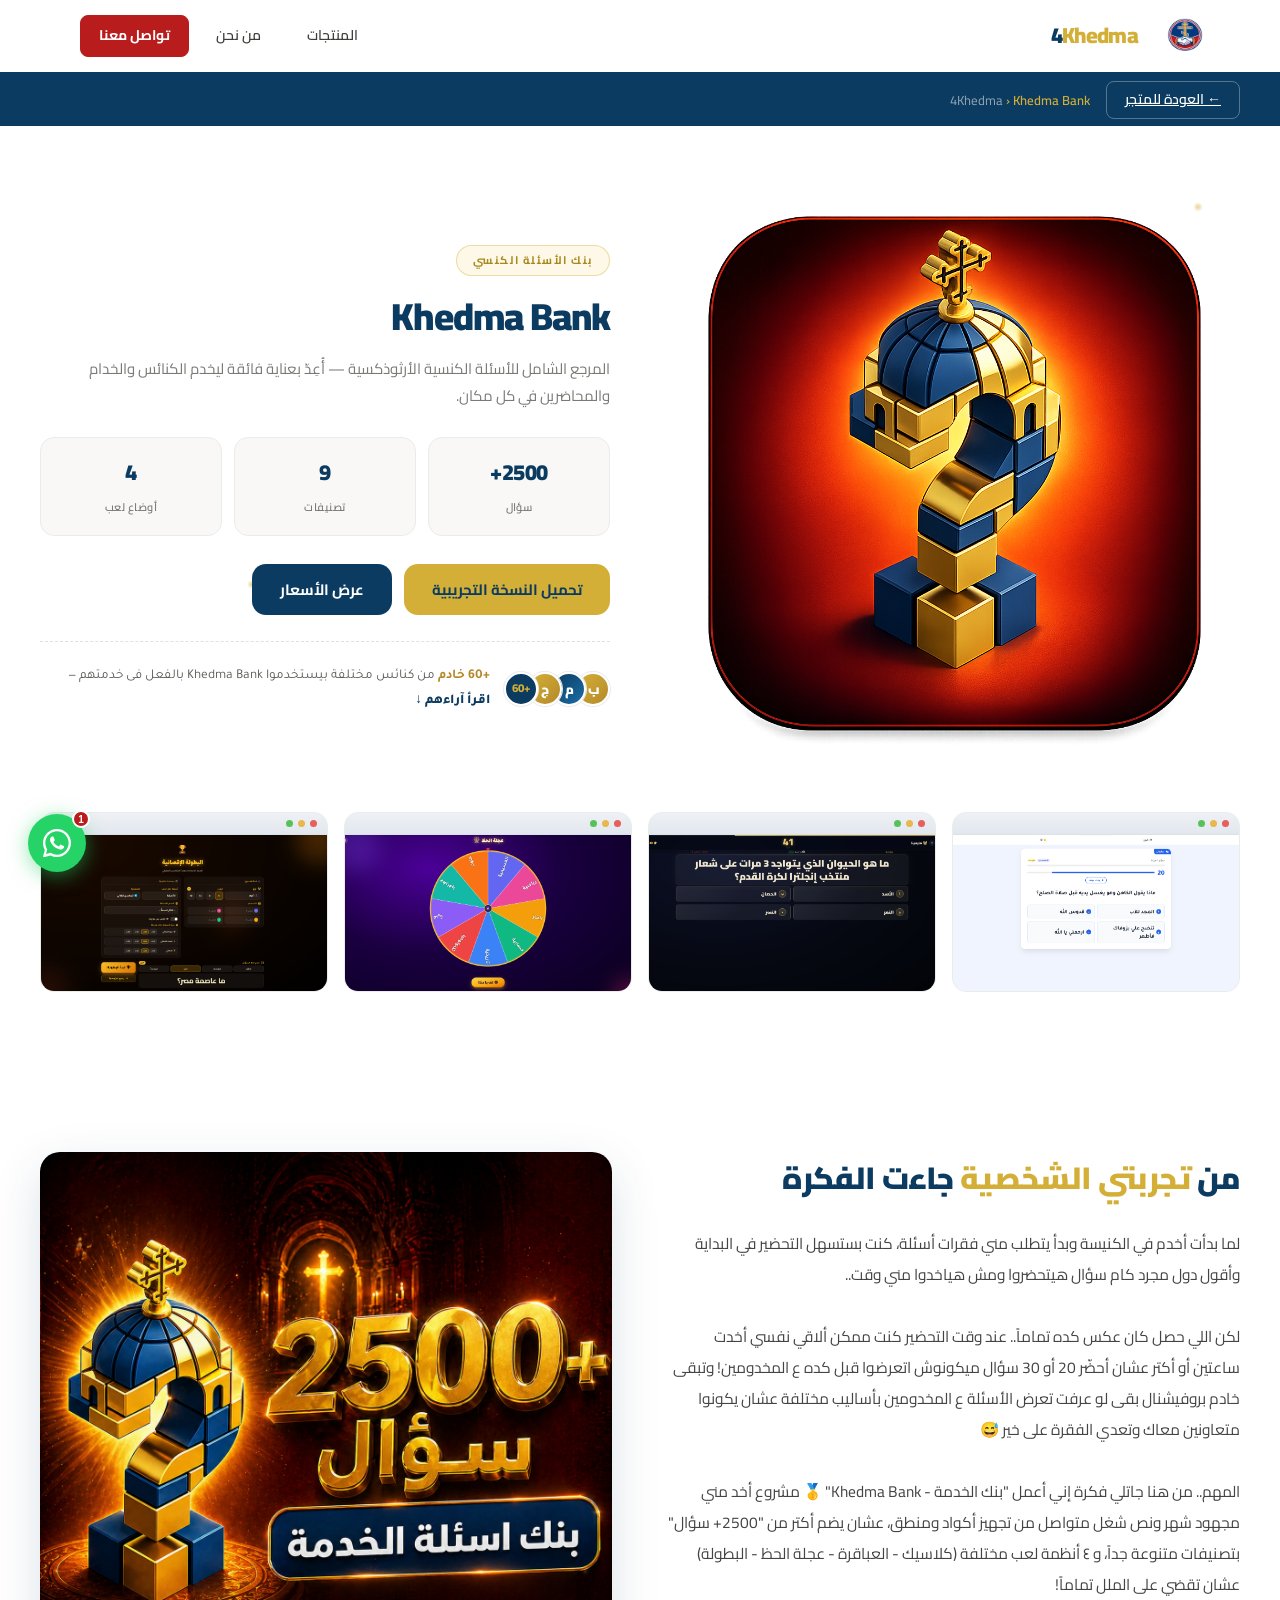
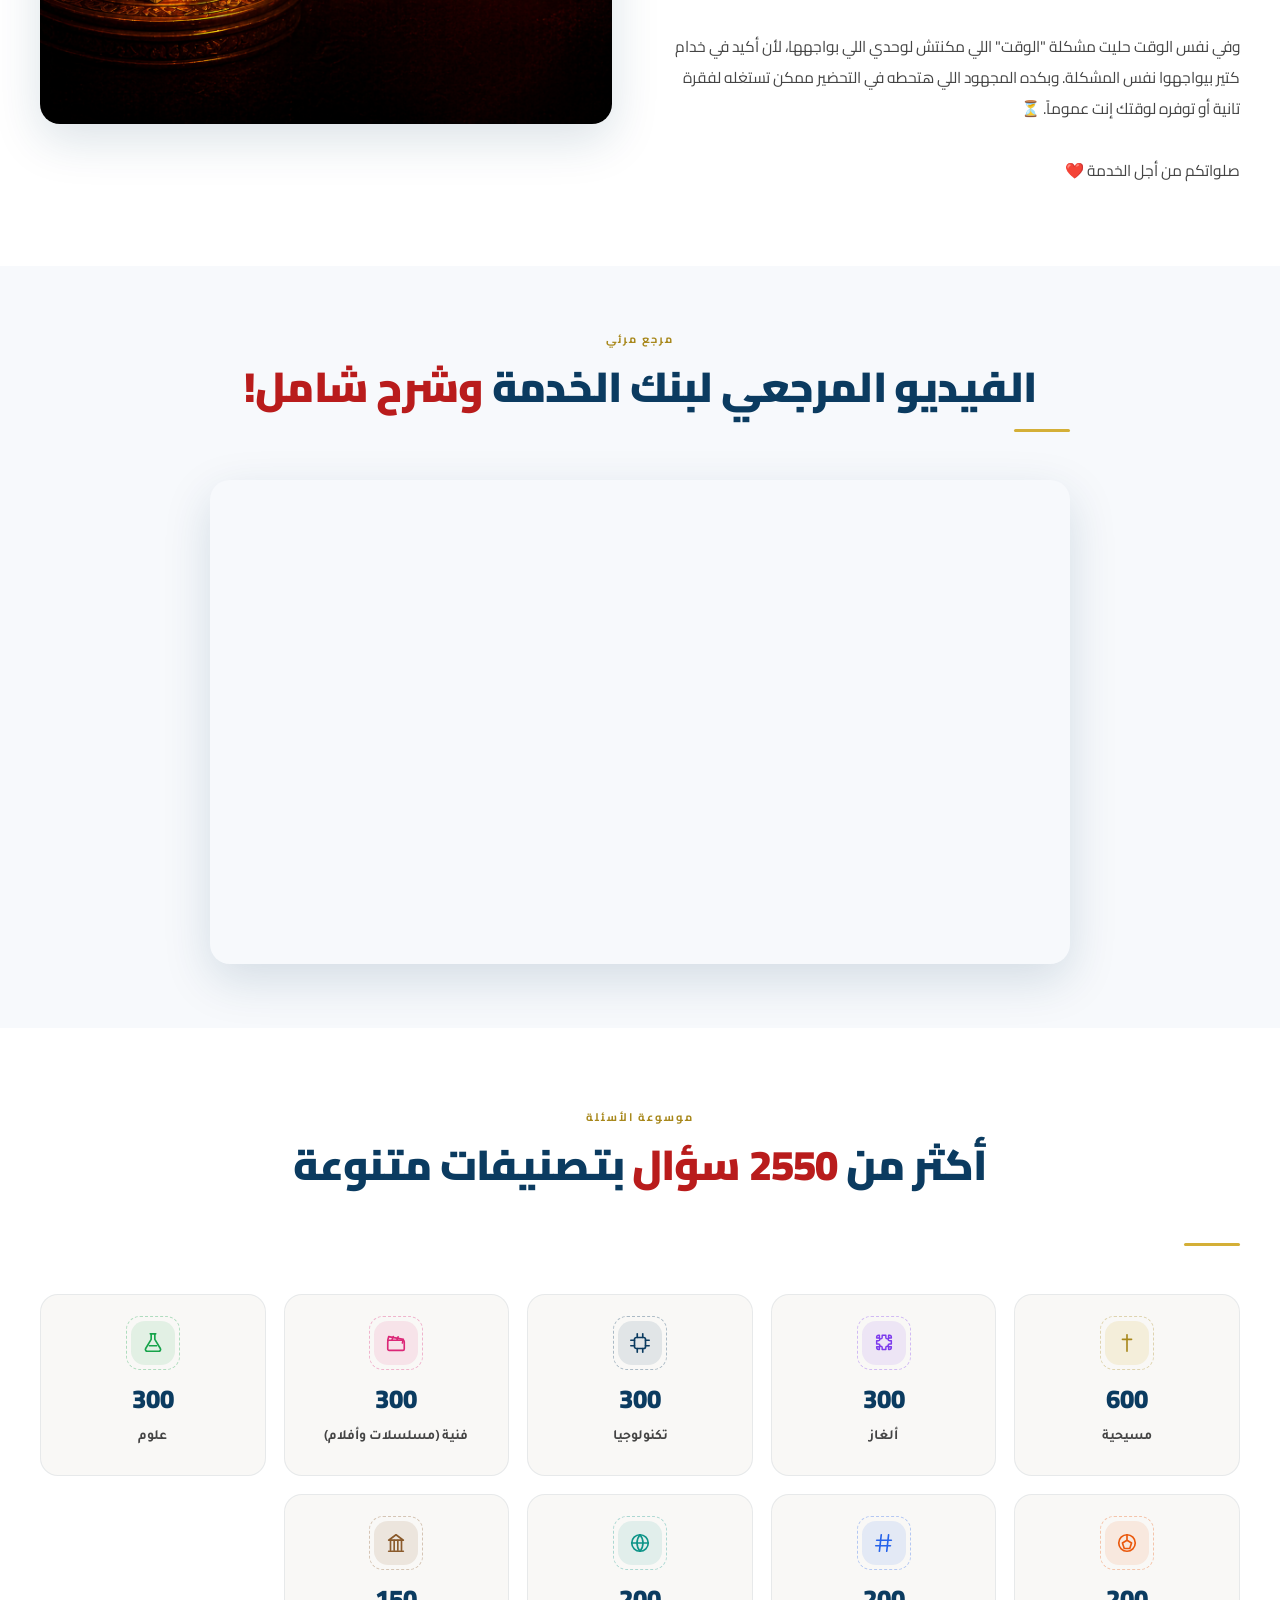
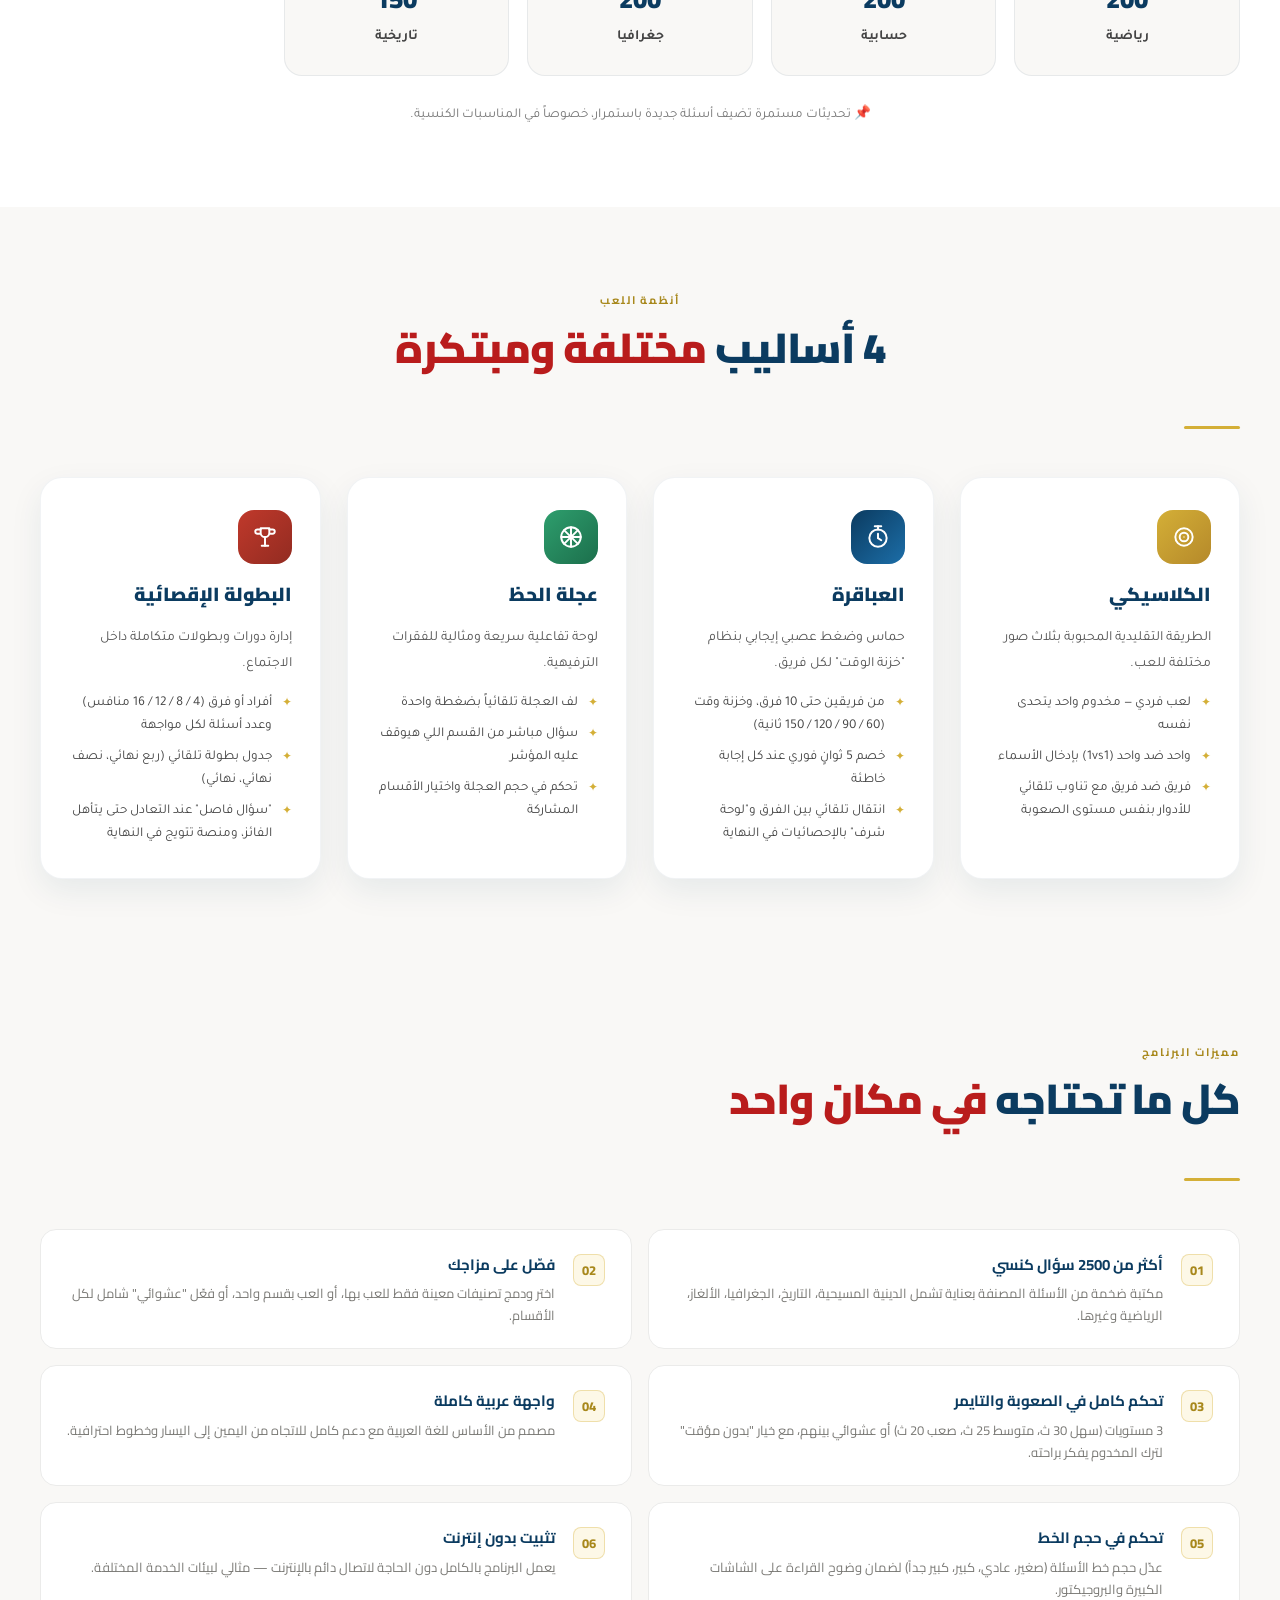
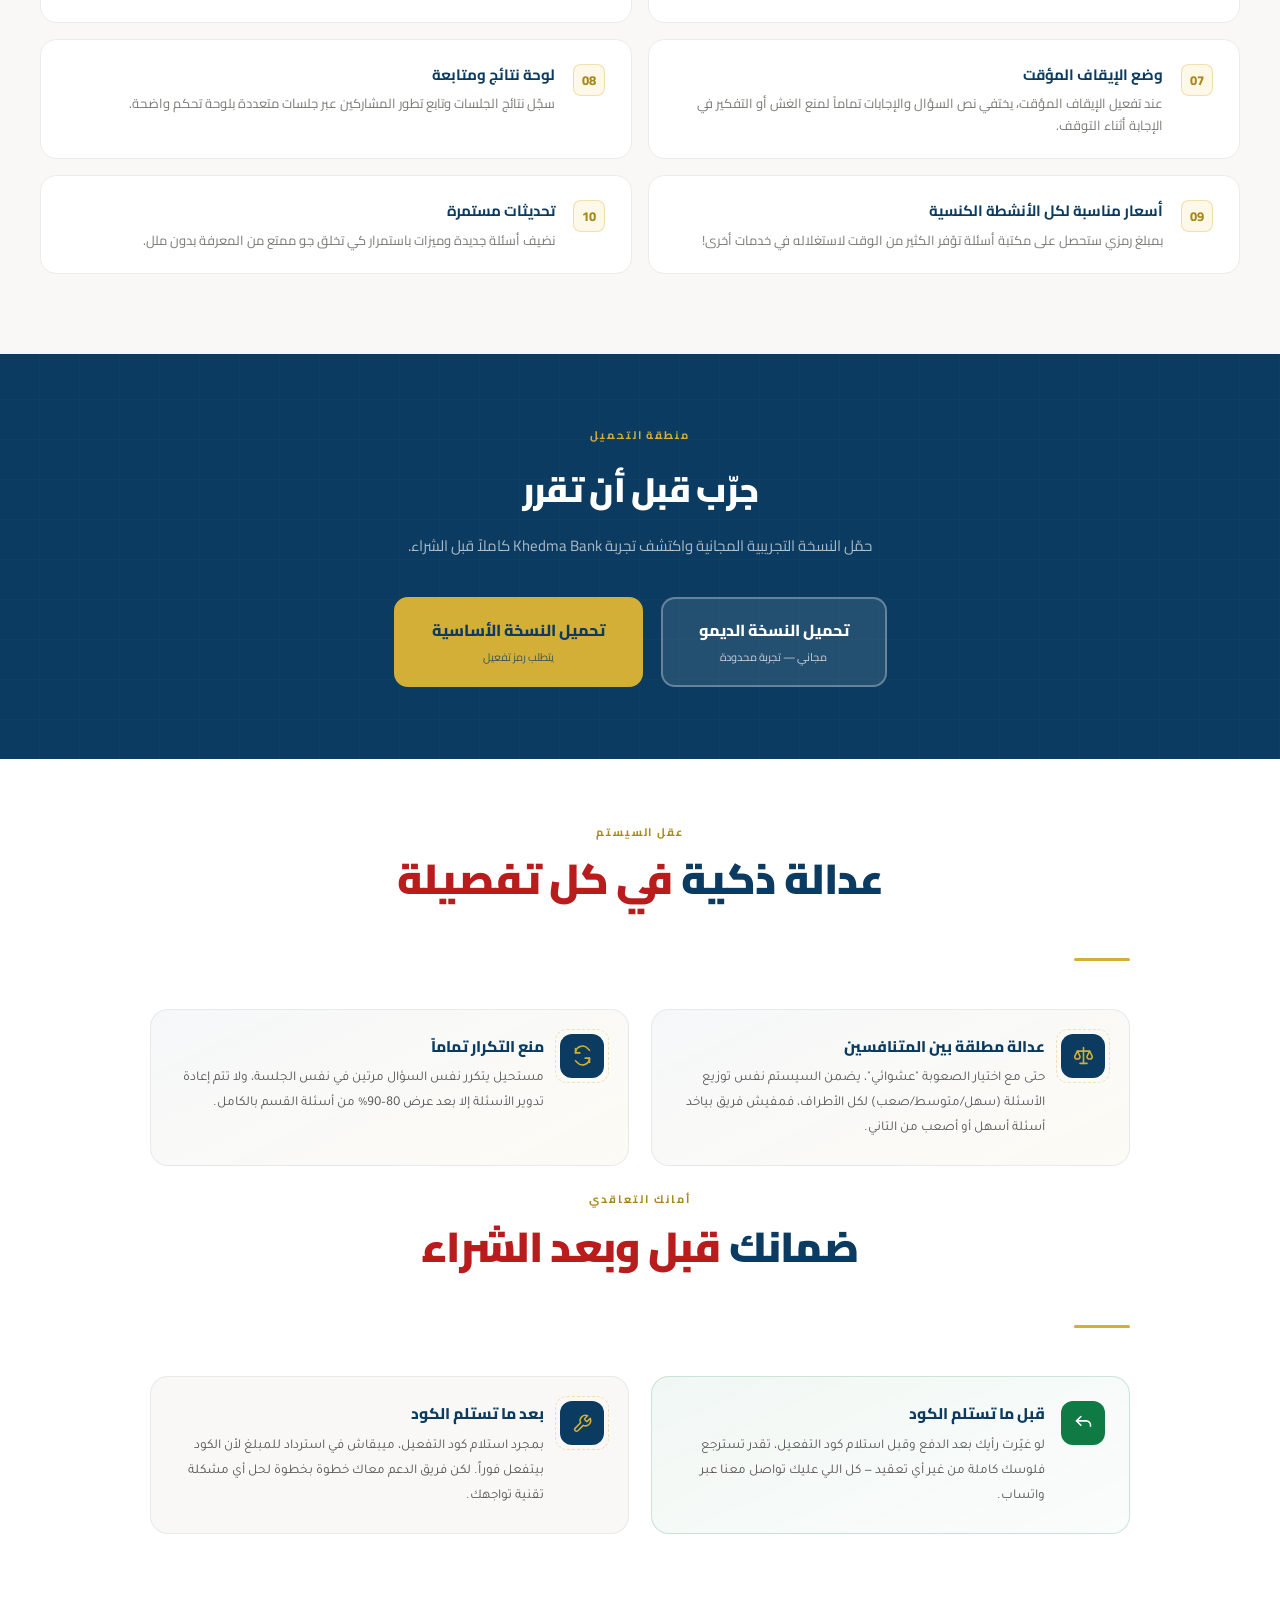
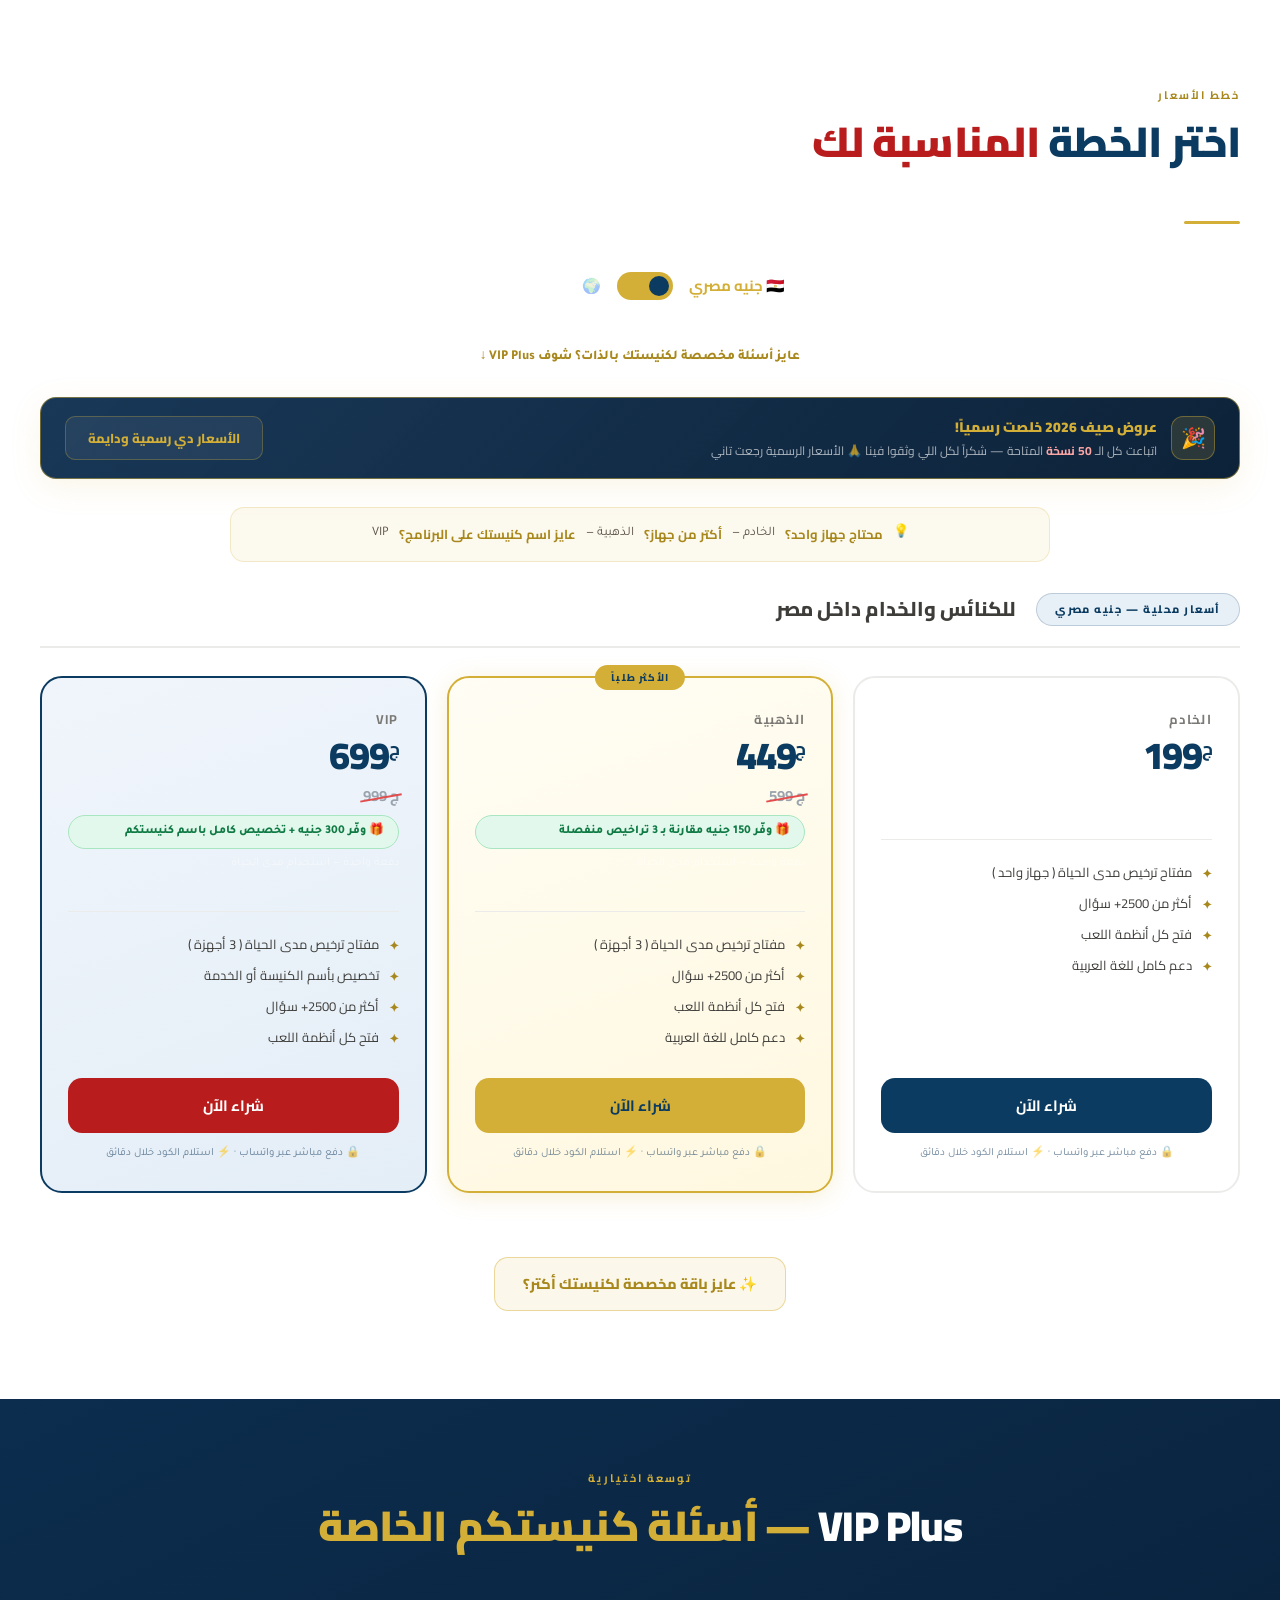
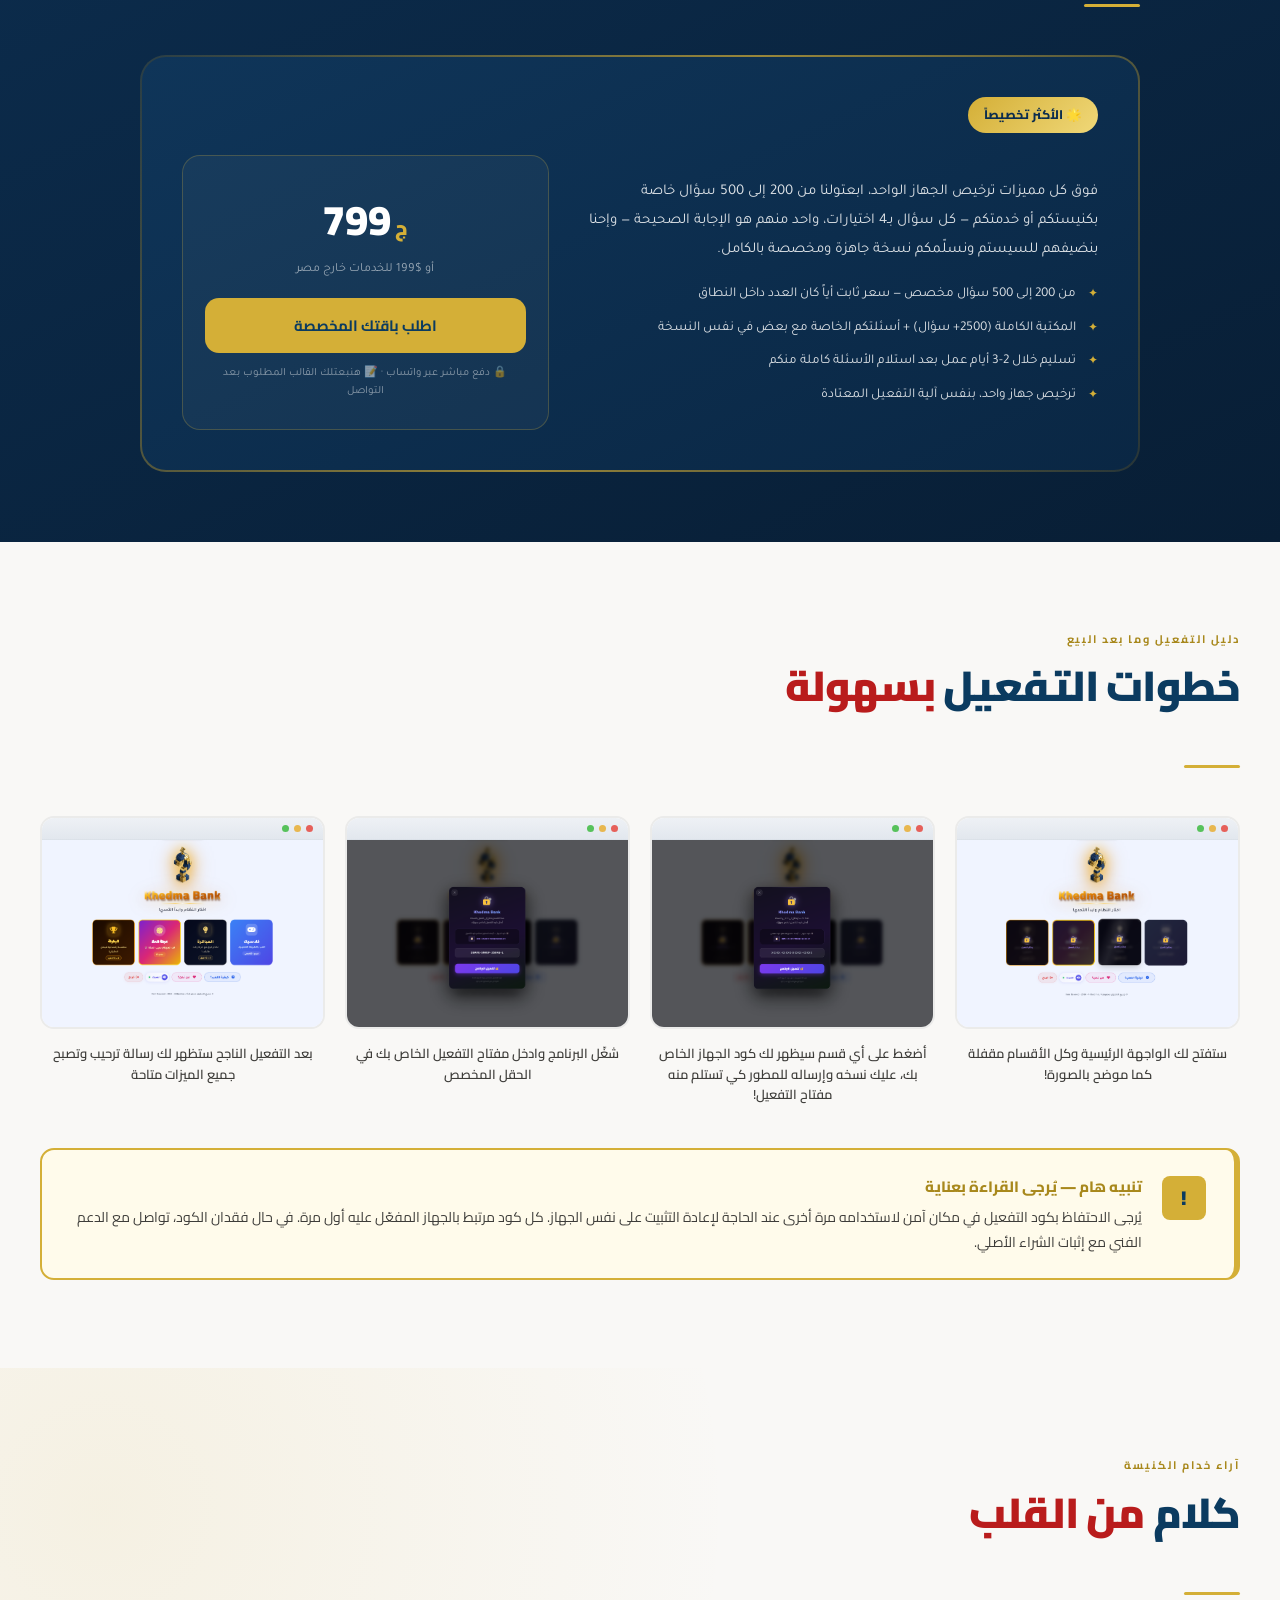
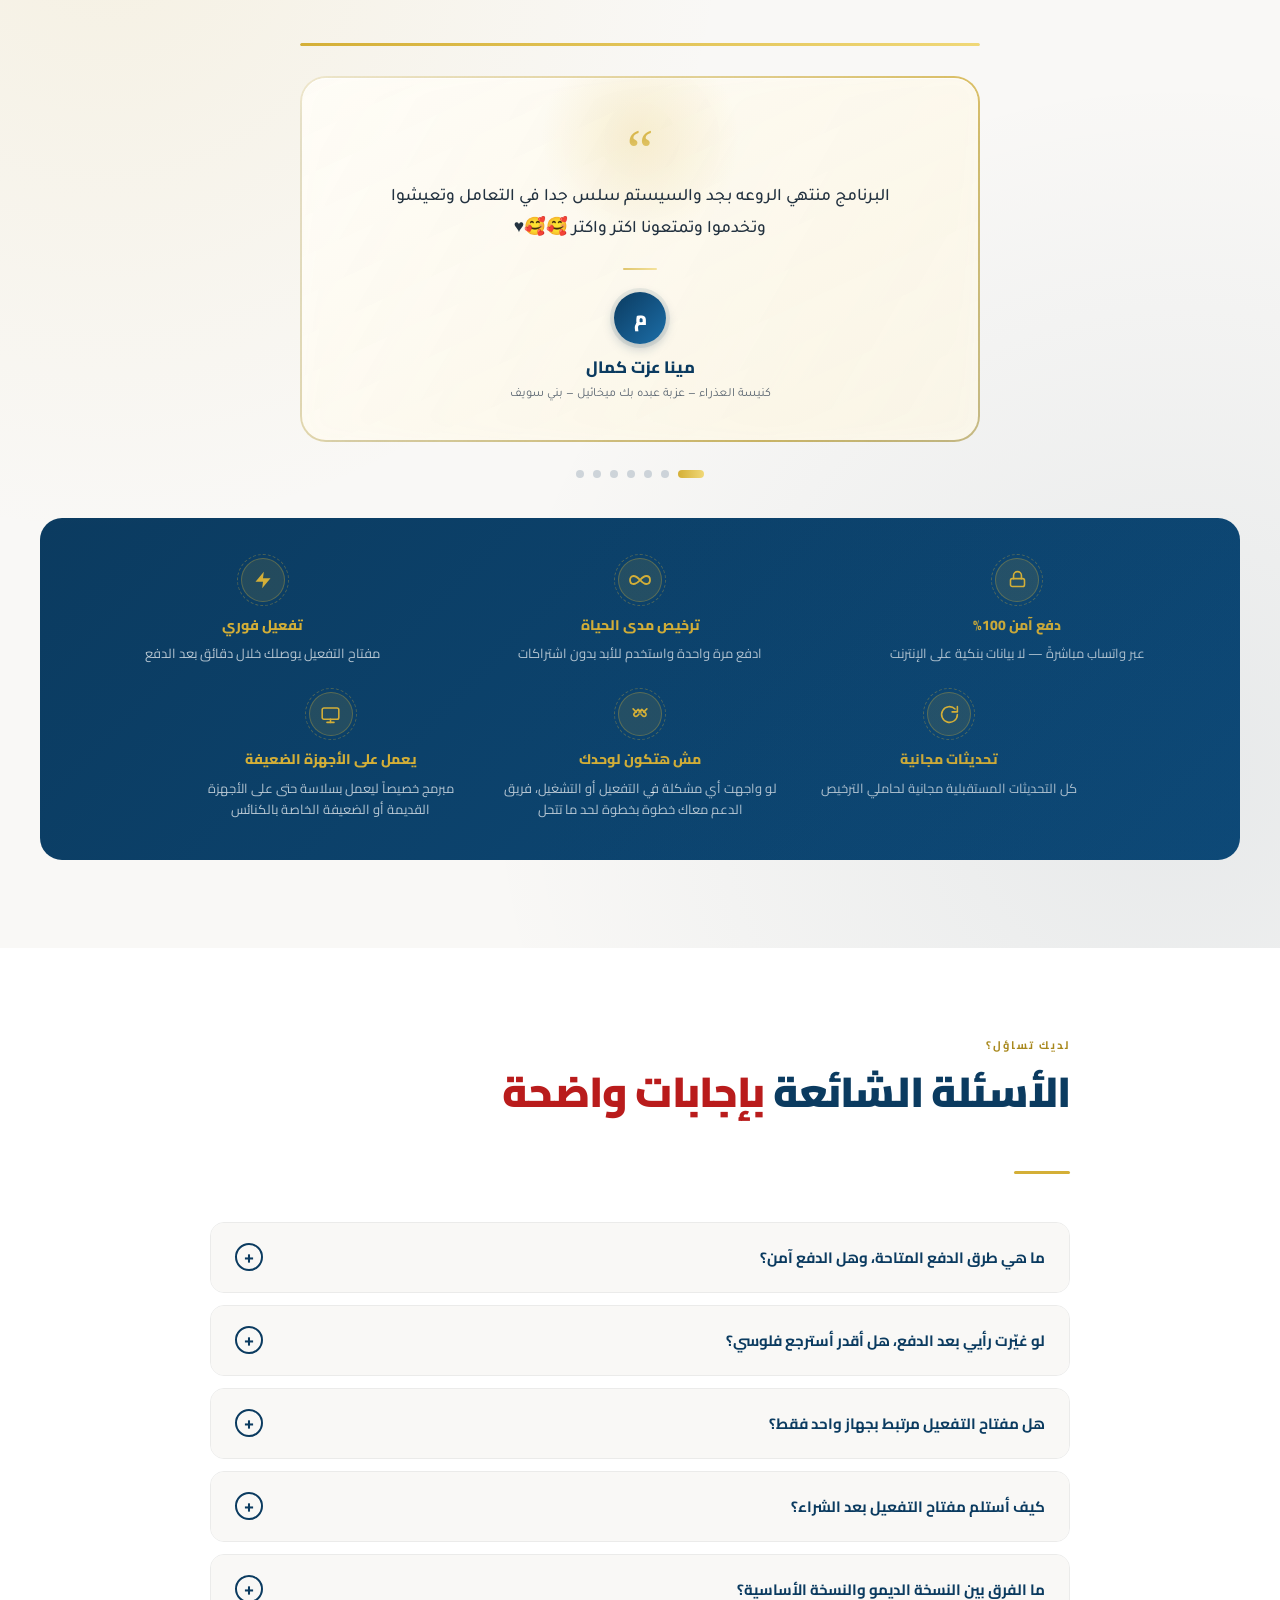
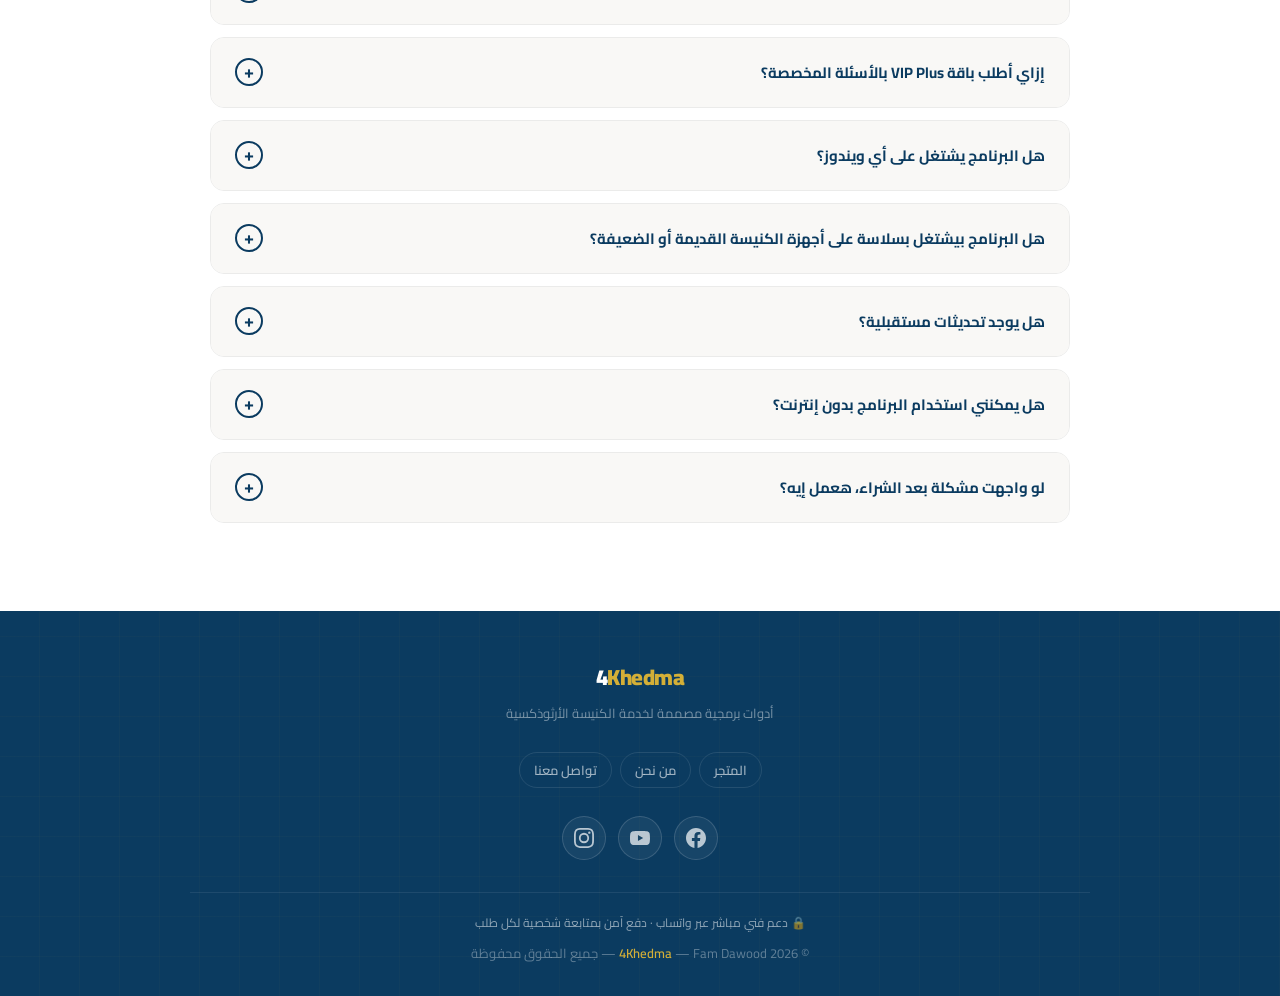
==== commit 04c84379: "Add files via upload" ====
--- a/products/khedma-bank/index.html
+++ b/products/khedma-bank/index.html
@@ -122,8 +122,65 @@
   @media (max-width:640px){
     .hero-trust{ flex-direction:column; align-items:flex-start; gap:10px; }
   }
+
+  /* ── SIGNATURE: dashed icon roundel (used across mode/fairness/guarantee/trust icons) ── */
+  .icon-roundel{ position:relative; }
+  .icon-roundel::after{
+    content:''; position:absolute; inset:-5px; border-radius:inherit;
+    border:1px dashed currentColor; opacity:0.32; pointer-events:none;
+  }
+
+  /* ── SIGNATURE: ambient gold particles in hero ── */
+  .showcase-section{ position:relative; overflow:hidden; }
+  .hero-particles{ position:absolute; inset:0; pointer-events:none; z-index:0; overflow:hidden; }
+  .hero-particles span{
+    position:absolute; border-radius:50%;
+    background:radial-gradient(circle, rgba(212,175,55,0.55) 0%, rgba(212,175,55,0) 70%);
+    animation:heroParticleDrift linear infinite;
+  }
+  .hero-particles span:nth-child(1){ width:10px; height:10px; top:8%;  right:6%;  animation-duration:16s; animation-delay:0s; }
+  .hero-particles span:nth-child(2){ width:6px;  height:6px;  top:60%; right:14%; animation-duration:13s; animation-delay:-3s; }
+  .hero-particles span:nth-child(3){ width:8px;  height:8px;  top:30%; right:38%; animation-duration:19s; animation-delay:-7s; }
+  .hero-particles span:nth-child(4){ width:5px;  height:5px;  top:80%; right:44%; animation-duration:14s; animation-delay:-5s; }
+  .hero-particles span:nth-child(5){ width:7px;  height:7px;  top:14%; right:60%; animation-duration:21s; animation-delay:-11s; }
+  .hero-particles span:nth-child(6){ width:9px;  height:9px;  top:48%; right:80%; animation-duration:17s; animation-delay:-9s; }
+  @keyframes heroParticleDrift{
+    0%{ transform:translate(0,0); opacity:0; }
+    10%{ opacity:1; }
+    50%{ transform:translate(-18px,-26px); }
+    90%{ opacity:1; }
+    100%{ transform:translate(6px,-52px); opacity:0; }
+  }
+  @media (prefers-reduced-motion: reduce){
+    .hero-particles span{ animation:none; opacity:0.4; }
+  }
+  .showcase-header, .showcase-inner > .gallery-grid{ position:relative; z-index:1; }
+
+  /* ── SIGNATURE: screenshot "window chrome" frame ── */
+  .shot-chrome{
+    display:flex; align-items:center; gap:5px; flex-shrink:0; width:100%;
+    padding:0 10px; height:22px;
+    background:linear-gradient(180deg,#eef1f5 0%,#e2e7ee 100%);
+    border-bottom:1px solid rgba(19,58,94,0.08);
+  }
+  .shot-chrome span{ width:7px; height:7px; border-radius:50%; display:block; }
+  .shot-chrome span:nth-child(1){ background:#e6605a; }
+  .shot-chrome span:nth-child(2){ background:#e8b74f; }
+  .shot-chrome span:nth-child(3){ background:#57c25b; }
+  .shot-body{ position:relative; flex:1; overflow:hidden; width:100%; }
+  .shot-body img{ position:absolute; inset:0; width:100%; height:100%; object-fit:cover; }
+  .gallery-item.has-img, .step-image-placeholder.has-img{ padding:0; }
+
+  /* ── Trust-strip icon badges (replacing bare emoji) ── */
+  .trust-icon-wrap{
+    width:44px; height:44px; margin:0 auto 12px; border-radius:50%;
+    display:flex; align-items:center; justify-content:center;
+    background:rgba(212,175,55,0.12); border:1px solid rgba(212,175,55,0.3);
+    color:var(--gold); position:relative;
+  }
 </style>
 <section class="showcase-section">
+  <div class="hero-particles"><span></span><span></span><span></span><span></span><span></span><span></span></div>
   <div class="showcase-inner">
     <div class="showcase-header">
 
@@ -157,16 +214,20 @@
     <!-- GALLERY -->
     <div class="gallery-grid">
       <div class="gallery-item has-img" onclick="lbOpen(0)">
-        <img loading="lazy" decoding="async" alt="Screenshot 1" src="../../img/img_04.png" style="display:block;" onerror="this.classList.add('img-broken')">
+        <div class="shot-chrome"><span></span><span></span><span></span></div>
+        <div class="shot-body"><img loading="lazy" decoding="async" alt="Screenshot 1" src="../../img/img_04.png" style="display:block;" onerror="this.classList.add('img-broken')"></div>
       </div>
       <div class="gallery-item has-img" onclick="lbOpen(1)">
-        <img loading="lazy" decoding="async" alt="Screenshot 2" src="../../img/img_05.png" style="display:block;" onerror="this.classList.add('img-broken')">
+        <div class="shot-chrome"><span></span><span></span><span></span></div>
+        <div class="shot-body"><img loading="lazy" decoding="async" alt="Screenshot 2" src="../../img/img_05.png" style="display:block;" onerror="this.classList.add('img-broken')"></div>
       </div>
       <div class="gallery-item has-img" onclick="lbOpen(2)">
-        <img loading="lazy" decoding="async" alt="Screenshot 3" src="../../img/img_06.png" style="display:block;" onerror="this.classList.add('img-broken')">
+        <div class="shot-chrome"><span></span><span></span><span></span></div>
+        <div class="shot-body"><img loading="lazy" decoding="async" alt="Screenshot 3" src="../../img/img_06.png" style="display:block;" onerror="this.classList.add('img-broken')"></div>
       </div>
       <div class="gallery-item has-img" onclick="lbOpen(3)">
-        <img loading="lazy" decoding="async" alt="Screenshot 4" src="../../img/img_07.png" style="display:block;" onerror="this.classList.add('img-broken')">
+        <div class="shot-chrome"><span></span><span></span><span></span></div>
+        <div class="shot-body"><img loading="lazy" decoding="async" alt="Screenshot 4" src="../../img/img_07.png" style="display:block;" onerror="this.classList.add('img-broken')"></div>
       </div>
     </div>
 
@@ -221,7 +282,17 @@
     border:1px solid rgba(19,58,94,0.08); transition:transform .3s ease, box-shadow .3s ease, border-color .3s ease;
   }
   .enc-card:hover{ transform:translateY(-5px); box-shadow:0 14px 30px rgba(19,58,94,0.1); border-color:rgba(212,175,55,0.35); }
-  .enc-icon{ font-size:30px; margin-bottom:12px; display:block; }
+  .enc-icon-wrap{ width:44px; height:44px; margin:0 auto 12px; border-radius:14px; display:flex; align-items:center; justify-content:center; }
+  .enc-icon-wrap svg{ width:22px; height:22px; }
+  .enc-card:nth-child(1) .enc-icon-wrap{ background:rgba(212,175,55,0.14); color:var(--gold-dark,#a8881c); }
+  .enc-card:nth-child(2) .enc-icon-wrap{ background:rgba(124,58,237,0.10); color:#7c3aed; }
+  .enc-card:nth-child(3) .enc-icon-wrap{ background:rgba(11,59,96,0.10); color:var(--blue); }
+  .enc-card:nth-child(4) .enc-icon-wrap{ background:rgba(219,39,119,0.10); color:#db2777; }
+  .enc-card:nth-child(5) .enc-icon-wrap{ background:rgba(22,163,74,0.10); color:#16a34a; }
+  .enc-card:nth-child(6) .enc-icon-wrap{ background:rgba(234,88,12,0.10); color:#ea580c; }
+  .enc-card:nth-child(7) .enc-icon-wrap{ background:rgba(37,99,235,0.10); color:#2563eb; }
+  .enc-card:nth-child(8) .enc-icon-wrap{ background:rgba(13,148,136,0.10); color:#0d9488; }
+  .enc-card:nth-child(9) .enc-icon-wrap{ background:rgba(138,90,43,0.12); color:#8a5a2b; }
   .enc-count{ font-family:Cairo,sans-serif; font-weight:900; font-size:26px; color:var(--blue); direction:ltr; display:block; }
   .enc-name{ font-family:Tajawal,sans-serif; font-weight:700; font-size:14px; color:#444; margin-top:4px; }
   .encyclopedia-note{ font-family:Tajawal,sans-serif; font-size:13.5px; color:#777; margin-top:28px; }
@@ -232,15 +303,15 @@
     <h2 class="section-title">أكثر من <span>2550 سؤال</span> بتصنيفات متنوعة</h2>
     <div class="divider"></div>
     <div class="encyclopedia-grid">
-      <div class="enc-card"><span class="enc-icon">✝️</span><span class="enc-count">600</span><p class="enc-name">مسيحية</p></div>
-      <div class="enc-card"><span class="enc-icon">🧩</span><span class="enc-count">300</span><p class="enc-name">ألغاز</p></div>
-      <div class="enc-card"><span class="enc-icon">💻</span><span class="enc-count">300</span><p class="enc-name">تكنولوجيا</p></div>
-      <div class="enc-card"><span class="enc-icon">🎬</span><span class="enc-count">300</span><p class="enc-name">فنية (مسلسلات وأفلام)</p></div>
-      <div class="enc-card"><span class="enc-icon">🔬</span><span class="enc-count">300</span><p class="enc-name">علوم</p></div>
-      <div class="enc-card"><span class="enc-icon">⚽</span><span class="enc-count">200</span><p class="enc-name">رياضية</p></div>
-      <div class="enc-card"><span class="enc-icon">🔢</span><span class="enc-count">200</span><p class="enc-name">حسابية</p></div>
-      <div class="enc-card"><span class="enc-icon">🌍</span><span class="enc-count">200</span><p class="enc-name">جغرافيا</p></div>
-      <div class="enc-card"><span class="enc-icon">🏛️</span><span class="enc-count">150</span><p class="enc-name">تاريخية</p></div>
+      <div class="enc-card"><span class="enc-icon-wrap icon-roundel"><svg viewBox="0 0 24 24" fill="none" stroke="currentColor" stroke-width="1.8" stroke-linecap="round"><line x1="12" y1="3" x2="12" y2="21"></line><line x1="7" y1="8" x2="17" y2="8"></line></svg></span><span class="enc-count">600</span><p class="enc-name">مسيحية</p></div>
+      <div class="enc-card"><span class="enc-icon-wrap icon-roundel"><svg viewBox="0 0 24 24" fill="none" stroke="currentColor" stroke-width="1.6" stroke-linecap="round" stroke-linejoin="round"><path d="M10 3.5h4V6a1.5 1.5 0 0 0 3 0V3.5h1a2 2 0 0 1 2 2v1H18a1.5 1.5 0 0 0 0 3h2V13h-2a1.5 1.5 0 0 0 0 3h2v1a2 2 0 0 1-2 2h-1v-2a1.5 1.5 0 0 0-3 0v2h-4v-2a1.5 1.5 0 0 0-3 0v2H6a2 2 0 0 1-2-2v-1h2a1.5 1.5 0 0 0 0-3H4V9.5h2a1.5 1.5 0 0 0 0-3H4v-1a2 2 0 0 1 2-2h1V6a1.5 1.5 0 0 0 3 0V3.5z"></path></svg></span><span class="enc-count">300</span><p class="enc-name">ألغاز</p></div>
+      <div class="enc-card"><span class="enc-icon-wrap icon-roundel"><svg viewBox="0 0 24 24" fill="none" stroke="currentColor" stroke-width="1.8" stroke-linecap="round" stroke-linejoin="round"><rect x="6" y="6" width="12" height="12" rx="2"></rect><line x1="9" y1="2" x2="9" y2="6"></line><line x1="15" y1="2" x2="15" y2="6"></line><line x1="9" y1="18" x2="9" y2="22"></line><line x1="15" y1="18" x2="15" y2="22"></line><line x1="2" y1="9" x2="6" y2="9"></line><line x1="2" y1="15" x2="6" y2="15"></line><line x1="18" y1="9" x2="22" y2="9"></line><line x1="18" y1="15" x2="22" y2="15"></line></svg></span><span class="enc-count">300</span><p class="enc-name">تكنولوجيا</p></div>
+      <div class="enc-card"><span class="enc-icon-wrap icon-roundel"><svg viewBox="0 0 24 24" fill="none" stroke="currentColor" stroke-width="1.8" stroke-linecap="round" stroke-linejoin="round"><rect x="3" y="9" width="18" height="11" rx="1.5"></rect><path d="M3 9l1-4 16 3-1 4"></path><line x1="7.5" y1="9" x2="9" y2="5"></line><line x1="13" y1="9" x2="14.3" y2="5.3"></line></svg></span><span class="enc-count">300</span><p class="enc-name">فنية (مسلسلات وأفلام)</p></div>
+      <div class="enc-card"><span class="enc-icon-wrap icon-roundel"><svg viewBox="0 0 24 24" fill="none" stroke="currentColor" stroke-width="1.8" stroke-linecap="round" stroke-linejoin="round"><path d="M9 2h6"></path><path d="M10 2v6l-6 10a2 2 0 0 0 2 3h12a2 2 0 0 0 2-3l-6-10V2"></path><line x1="8" y1="15" x2="16" y2="15"></line></svg></span><span class="enc-count">300</span><p class="enc-name">علوم</p></div>
+      <div class="enc-card"><span class="enc-icon-wrap icon-roundel"><svg viewBox="0 0 24 24" fill="none" stroke="currentColor" stroke-width="1.8" stroke-linecap="round" stroke-linejoin="round"><circle cx="12" cy="12" r="9"></circle><path d="M12 3v6l5 3-2 6h-6l-2-6 5-3z"></path></svg></span><span class="enc-count">200</span><p class="enc-name">رياضية</p></div>
+      <div class="enc-card"><span class="enc-icon-wrap icon-roundel"><svg viewBox="0 0 24 24" fill="none" stroke="currentColor" stroke-width="1.8" stroke-linecap="round"><line x1="9" y1="3" x2="7" y2="21"></line><line x1="17" y1="3" x2="15" y2="21"></line><line x1="4" y1="9" x2="20" y2="9"></line><line x1="3" y1="15" x2="19" y2="15"></line></svg></span><span class="enc-count">200</span><p class="enc-name">حسابية</p></div>
+      <div class="enc-card"><span class="enc-icon-wrap icon-roundel"><svg viewBox="0 0 24 24" fill="none" stroke="currentColor" stroke-width="1.8" stroke-linecap="round"><circle cx="12" cy="12" r="9"></circle><line x1="3" y1="12" x2="21" y2="12"></line><path d="M12 3a14 14 0 0 1 0 18"></path><path d="M12 3a14 14 0 0 0 0 18"></path></svg></span><span class="enc-count">200</span><p class="enc-name">جغرافيا</p></div>
+      <div class="enc-card"><span class="enc-icon-wrap icon-roundel"><svg viewBox="0 0 24 24" fill="none" stroke="currentColor" stroke-width="1.8" stroke-linecap="round" stroke-linejoin="round"><polygon points="12 3 20 9 4 9"></polygon><line x1="5" y1="9" x2="19" y2="9"></line><line x1="6" y1="9" x2="6" y2="20"></line><line x1="10" y1="9" x2="10" y2="20"></line><line x1="14" y1="9" x2="14" y2="20"></line><line x1="18" y1="9" x2="18" y2="20"></line><line x1="4" y1="21" x2="20" y2="21"></line></svg></span><span class="enc-count">150</span><p class="enc-name">تاريخية</p></div>
     </div>
     <p class="encyclopedia-note">📌 تحديثات مستمرة تضيف أسئلة جديدة باستمرار، خصوصاً في المناسبات الكنسية.</p>
   </div>
@@ -259,8 +330,9 @@
   .mode-card:hover{ transform:translateY(-6px); box-shadow:0 18px 40px rgba(19,58,94,0.14); }
   .mode-icon-wrap{
     width:54px; height:54px; border-radius:16px; display:flex; align-items:center; justify-content:center;
-    font-size:26px; background:linear-gradient(135deg, var(--gold) 0%, #b5892a 100%);
-  }
+    color:#fff; background:linear-gradient(135deg, var(--gold) 0%, #b5892a 100%);
+  }
+  .mode-icon-wrap svg{ width:26px; height:26px; }
   .mode-card:nth-child(2) .mode-icon-wrap{ background:linear-gradient(135deg, var(--blue) 0%, #1c6ea8 100%); }
   .mode-card:nth-child(3) .mode-icon-wrap{ background:linear-gradient(135deg, #2e9e6d 0%, #1c6f4c 100%); }
   .mode-card:nth-child(4) .mode-icon-wrap{ background:linear-gradient(135deg, #c0392b 0%, #922b21 100%); }
@@ -277,7 +349,7 @@
     <div class="divider"></div>
     <div class="modes-grid">
       <div class="mode-card">
-        <div class="mode-icon-wrap">🎯</div>
+        <div class="mode-icon-wrap icon-roundel"><svg viewBox="0 0 24 24" fill="none" stroke="currentColor" stroke-width="1.8" stroke-linecap="round" stroke-linejoin="round"><circle cx="12" cy="12" r="8"></circle><circle cx="12" cy="12" r="4"></circle><circle cx="12" cy="12" r="0.6" fill="currentColor" stroke="none"></circle></svg></div>
         <p class="mode-title">الكلاسيكي</p>
         <p class="mode-desc">الطريقة التقليدية المحبوبة بثلاث صور مختلفة للعب.</p>
         <ul class="mode-points">
@@ -287,7 +359,7 @@
         </ul>
       </div>
       <div class="mode-card">
-        <div class="mode-icon-wrap">⏱️</div>
+        <div class="mode-icon-wrap icon-roundel"><svg viewBox="0 0 24 24" fill="none" stroke="currentColor" stroke-width="1.8" stroke-linecap="round" stroke-linejoin="round"><circle cx="12" cy="13" r="8"></circle><line x1="12" y1="13" x2="12" y2="9"></line><line x1="12" y1="13" x2="15" y2="15"></line><line x1="9" y1="2" x2="15" y2="2"></line><line x1="12" y1="2" x2="12" y2="5"></line></svg></div>
         <p class="mode-title">العباقرة</p>
         <p class="mode-desc">حماس وضغط عصبي إيجابي بنظام "خزنة الوقت" لكل فريق.</p>
         <ul class="mode-points">
@@ -297,7 +369,7 @@
         </ul>
       </div>
       <div class="mode-card">
-        <div class="mode-icon-wrap">🎡</div>
+        <div class="mode-icon-wrap icon-roundel"><svg viewBox="0 0 24 24" fill="none" stroke="currentColor" stroke-width="1.8" stroke-linecap="round" stroke-linejoin="round"><circle cx="12" cy="12" r="9"></circle><line x1="12" y1="3" x2="12" y2="21"></line><line x1="3" y1="12" x2="21" y2="12"></line><line x1="5.6" y1="5.6" x2="18.4" y2="18.4"></line><line x1="18.4" y1="5.6" x2="5.6" y2="18.4"></line><circle cx="12" cy="12" r="2" fill="currentColor" stroke="none"></circle></svg></div>
         <p class="mode-title">عجلة الحظ</p>
         <p class="mode-desc">لوحة تفاعلية سريعة ومثالية للفقرات الترفيهية.</p>
         <ul class="mode-points">
@@ -307,7 +379,7 @@
         </ul>
       </div>
       <div class="mode-card">
-        <div class="mode-icon-wrap">🏆</div>
+        <div class="mode-icon-wrap icon-roundel"><svg viewBox="0 0 24 24" fill="none" stroke="currentColor" stroke-width="1.8" stroke-linecap="round" stroke-linejoin="round"><path d="M8 4h8v4a4 4 0 0 1-8 0V4z"></path><path d="M8 5H5a2 2 0 0 0 0 4h2"></path><path d="M16 5h3a2 2 0 0 1 0 4h-2"></path><line x1="12" y1="12" x2="12" y2="17"></line><line x1="9" y1="20" x2="15" y2="20"></line><line x1="12" y1="17" x2="12" y2="20"></line></svg></div>
         <p class="mode-title">البطولة الإقصائية</p>
         <p class="mode-desc">إدارة دورات وبطولات متكاملة داخل الاجتماع.</p>
         <ul class="mode-points">
@@ -392,8 +464,9 @@
   }
   .fairness-icon{
     width:44px; height:44px; flex-shrink:0; border-radius:12px; display:flex; align-items:center; justify-content:center;
-    font-size:20px; background:var(--blue); color:var(--gold);
-  }
+    background:var(--blue); color:var(--gold);
+  }
+  .fairness-icon svg{ width:21px; height:21px; }
   .fairness-title{ font-family:Cairo,sans-serif; font-weight:800; font-size:15.5px; color:var(--blue); margin-bottom:6px; }
   .fairness-desc{ font-family:Tajawal,sans-serif; font-size:13.5px; line-height:1.85; color:#555; }
 </style>
@@ -404,11 +477,11 @@
     <div class="divider"></div>
     <div class="fairness-grid" style="text-align:right;">
       <div class="fairness-card">
-        <div class="fairness-icon">⚖️</div>
+        <div class="fairness-icon icon-roundel"><svg viewBox="0 0 24 24" fill="none" stroke="currentColor" stroke-width="1.8" stroke-linecap="round" stroke-linejoin="round"><line x1="12" y1="3" x2="12" y2="21"></line><line x1="5" y1="7" x2="19" y2="7"></line><path d="M5 7l-3 6a3 3 0 0 0 6 0L5 7z"></path><path d="M19 7l-3 6a3 3 0 0 0 6 0l-3-6z"></path><line x1="8" y1="21" x2="16" y2="21"></line></svg></div>
         <div><p class="fairness-title">عدالة مطلقة بين المتنافسين</p><p class="fairness-desc">حتى مع اختيار الصعوبة "عشوائي"، يضمن السيستم نفس توزيع الأسئلة (سهل/متوسط/صعب) لكل الأطراف، فمفيش فريق بياخد أسئلة أسهل أو أصعب من التاني.</p></div>
       </div>
       <div class="fairness-card">
-        <div class="fairness-icon">🔁</div>
+        <div class="fairness-icon icon-roundel"><svg viewBox="0 0 24 24" fill="none" stroke="currentColor" stroke-width="1.8" stroke-linecap="round" stroke-linejoin="round"><path d="M4 4v5h5"></path><path d="M20 20v-5h-5"></path><path d="M4 9a8 8 0 0 1 14-5l2 2"></path><path d="M20 15a8 8 0 0 1-14 5l-2-2"></path></svg></div>
         <div><p class="fairness-title">منع التكرار تماماً</p><p class="fairness-desc">مستحيل يتكرر نفس السؤال مرتين في نفس الجلسة، ولا تتم إعادة تدوير الأسئلة إلا بعد عرض 80–90% من أسئلة القسم بالكامل.</p></div>
       </div>
     </div>
@@ -426,8 +499,9 @@
   }
   .guarantee-card.positive{ background:linear-gradient(155deg, rgba(15,122,68,0.06) 0%, rgba(15,122,68,0.02) 100%); border-color:rgba(15,122,68,0.18); }
   .guarantee-icon{
-    width:44px; height:44px; flex-shrink:0; border-radius:12px; display:flex; align-items:center; justify-content:center; font-size:20px;
-  }
+    width:44px; height:44px; flex-shrink:0; border-radius:12px; display:flex; align-items:center; justify-content:center;
+  }
+  .guarantee-icon svg{ width:21px; height:21px; }
   .guarantee-card.positive .guarantee-icon{ background:#0f7a44; color:#fff; }
   .guarantee-card:not(.positive) .guarantee-icon{ background:var(--blue); color:var(--gold); }
   .guarantee-title{ font-family:Cairo,sans-serif; font-weight:800; font-size:15.5px; color:var(--blue); margin-bottom:6px; }
@@ -440,11 +514,11 @@
     <div class="divider"></div>
     <div class="guarantee-grid">
       <div class="guarantee-card positive">
-        <div class="guarantee-icon">↩️</div>
+        <div class="guarantee-icon icon-roundel"><svg viewBox="0 0 24 24" fill="none" stroke="currentColor" stroke-width="1.8" stroke-linecap="round" stroke-linejoin="round"><path d="M9 14l-5-5 5-5"></path><path d="M4 9h11a5 5 0 0 1 5 5v1"></path></svg></div>
         <div><p class="guarantee-title">قبل ما تستلم الكود</p><p class="guarantee-desc">لو غيّرت رأيك بعد الدفع وقبل استلام كود التفعيل، تقدر تسترجع فلوسك كاملة من غير أي تعقيد — كل اللي عليك تواصل معنا عبر واتساب.</p></div>
       </div>
       <div class="guarantee-card">
-        <div class="guarantee-icon">🛠️</div>
+        <div class="guarantee-icon icon-roundel"><svg viewBox="0 0 24 24" fill="none" stroke="currentColor" stroke-width="1.8" stroke-linecap="round" stroke-linejoin="round"><path d="M14.7 6.3a1 1 0 0 0 0 1.4l1.6 1.6a1 1 0 0 0 1.4 0l3.1-3.1a6 6 0 0 1-7.94 7.94l-6.16 6.16a2.12 2.12 0 0 1-3-3l6.16-6.16a6 6 0 0 1 7.94-7.94l-3.1 3.1z"></path></svg></div>
         <div><p class="guarantee-title">بعد ما تستلم الكود</p><p class="guarantee-desc">بمجرد استلام كود التفعيل، ميبقاش في استرداد للمبلغ لأن الكود بيتفعل فوراً. لكن فريق الدعم معاك خطوة بخطوة لحل أي مشكلة تقنية تواجهك.</p></div>
       </div>
     </div>
@@ -488,12 +562,12 @@
     display:flex; align-items:center; justify-content:center; gap:10px; flex-wrap:wrap;
     max-width:820px; margin:0 auto 30px; padding:14px 22px; border-radius:14px;
     background:rgba(212,175,55,0.08); border:1px solid rgba(212,175,55,0.22);
-    font-family:Tajawal,sans-serif; font-size:13px; color:rgba(255,255,255,0.8); line-height:1.9;
-  }
-  .pricing-decision-helper strong{ color:var(--gold); font-family:Cairo,sans-serif; }
+    font-family:Tajawal,sans-serif; font-size:13px; color:#5c5347; line-height:1.9;
+  }
+  .pricing-decision-helper strong{ color:var(--gold-dark,#a8881c); font-family:Cairo,sans-serif; }
   .btn-vipplus-cta{
     display:inline-flex; align-items:center; gap:8px; font-family:Cairo,sans-serif; font-weight:800; font-size:14.5px;
-    color:var(--gold); background:rgba(212,175,55,0.1); border:1.5px solid rgba(212,175,55,0.45);
+    color:var(--gold-dark,#a8881c); background:rgba(212,175,55,0.1); border:1.5px solid rgba(212,175,55,0.45);
     padding:14px 28px; border-radius:14px; text-decoration:none; transition:background .25s ease, transform .25s ease;
   }
   .btn-vipplus-cta:hover{ background:rgba(212,175,55,0.18); transform:translateY(-2px); }
@@ -514,7 +588,7 @@
     </div>
 
     <div style="text-align:center;margin-bottom:28px;">
-      <a href="#vip-plus" onclick="document.getElementById('vip-plus').scrollIntoView({behavior:'smooth'}); return false;" style="font-family:Tajawal,sans-serif;font-size:13.5px;color:var(--gold);font-weight:800;text-decoration:none;">✨ عايز أسئلة مخصصة لكنيستك بالذات؟ شوف VIP Plus ↓</a>
+      <a href="#vip-plus" onclick="document.getElementById('vip-plus').scrollIntoView({behavior:'smooth'}); return false;" style="font-family:Tajawal,sans-serif;font-size:13.5px;color:var(--gold-dark,#a8881c);font-weight:800;text-decoration:none;">عايز أسئلة مخصصة لكنيستك بالذات؟ شوف VIP Plus ↓</a>
     </div>
 
     <!-- Sold-out banner -->
@@ -526,7 +600,7 @@
           <div style="font-family:Cairo,sans-serif;font-size:12px;color:rgba(255,255,255,0.65);line-height:1.5;">اتباعت كل الـ <strong style="color:#fca5a5;">50 نسخة</strong> المتاحة — شكراً لكل اللي وثقوا فينا 🙏 الأسعار الرسمية رجعت تاني</div>
         </div>
       </div>
-      <span style="padding:10px 22px;border-radius:10px;background:rgba(255,255,255,0.06);border:1.5px solid rgba(212,175,55,0.3);color:var(--gold);font-family:Cairo,sans-serif;font-size:13px;font-weight:800;white-space:nowrap;position:relative;flex-shrink:0;">✨ الأسعار دي رسمية ودايمة</span>
+      <span style="padding:10px 22px;border-radius:10px;background:rgba(255,255,255,0.06);border:1.5px solid rgba(212,175,55,0.3);color:var(--gold);font-family:Cairo,sans-serif;font-size:13px;font-weight:800;white-space:nowrap;position:relative;flex-shrink:0;">الأسعار دي رسمية ودايمة</span>
     </div>
 
     <!-- EGP -->
@@ -732,19 +806,19 @@
     <div class="divider"></div>
     <div class="activation-steps">
       <div class="activation-step">
-        <div class="step-image-placeholder has-img" onclick="lbOpen(4)"><img loading="lazy" decoding="async" alt="Step 1" src="../../img/img_08.png" style="display:block;" onerror="this.classList.add('img-broken')"></div>
+        <div class="step-image-placeholder has-img" onclick="lbOpen(4)"><div class="shot-chrome"><span></span><span></span><span></span></div><div class="shot-body"><img loading="lazy" decoding="async" alt="Step 1" src="../../img/img_08.png" style="display:block;" onerror="this.classList.add('img-broken')"></div></div>
         <p class="step-caption">ستفتح لك الواجهة الرئيسية وكل الأقسام مقفلة كما موضح بالصورة!</p>
       </div>
       <div class="activation-step">
-        <div class="step-image-placeholder has-img" onclick="lbOpen(5)"><img loading="lazy" decoding="async" alt="Step 2" src="../../img/img_09.png" style="display:block;" onerror="this.classList.add('img-broken')"></div>
+        <div class="step-image-placeholder has-img" onclick="lbOpen(5)"><div class="shot-chrome"><span></span><span></span><span></span></div><div class="shot-body"><img loading="lazy" decoding="async" alt="Step 2" src="../../img/img_09.png" style="display:block;" onerror="this.classList.add('img-broken')"></div></div>
         <p class="step-caption">أضغط على أي قسم سيظهر لك كود الجهاز الخاص بك، عليك نسخه وإرساله للمطور كي تستلم منه مفتاح التفعيل!</p>
       </div>
       <div class="activation-step">
-        <div class="step-image-placeholder has-img" onclick="lbOpen(6)"><img loading="lazy" decoding="async" alt="Step 3" src="../../img/img_10.png" style="display:block;" onerror="this.classList.add('img-broken')"></div>
+        <div class="step-image-placeholder has-img" onclick="lbOpen(6)"><div class="shot-chrome"><span></span><span></span><span></span></div><div class="shot-body"><img loading="lazy" decoding="async" alt="Step 3" src="../../img/img_10.png" style="display:block;" onerror="this.classList.add('img-broken')"></div></div>
         <p class="step-caption">شغّل البرنامج وادخل مفتاح التفعيل الخاص بك في الحقل المخصص</p>
       </div>
       <div class="activation-step">
-        <div class="step-image-placeholder has-img" onclick="lbOpen(7)"><img loading="lazy" decoding="async" alt="Step 4" src="../../img/img_11.png" style="display:block;" onerror="this.classList.add('img-broken')"></div>
+        <div class="step-image-placeholder has-img" onclick="lbOpen(7)"><div class="shot-chrome"><span></span><span></span><span></span></div><div class="shot-body"><img loading="lazy" decoding="async" alt="Step 4" src="../../img/img_11.png" style="display:block;" onerror="this.classList.add('img-broken')"></div></div>
         <p class="step-caption">بعد التفعيل الناجح ستظهر لك رسالة ترحيب وتصبح جميع الميزات متاحة</p>
       </div>
     </div>
@@ -861,14 +935,14 @@
     <!-- Trust Badges -->
     <div style="background:linear-gradient(135deg,var(--blue) 0%,#0d4a79 100%);border-radius:var(--radius-xl);padding:40px 48px;">
       <div style="display:grid;grid-template-columns:repeat(auto-fit,minmax(200px,1fr));gap:28px;">
-        <div style="text-align:center;color:white;"><div style="font-size:36px;margin-bottom:10px;">🔒</div><div style="font-size:14px;font-weight:800;color:var(--gold);margin-bottom:6px;">دفع آمن 100%</div><div style="font-size:13px;color:rgba(255,255,255,0.7);line-height:1.6;">عبر واتساب مباشرةً — لا بيانات بنكية على الإنترنت</div></div>
-        <div style="text-align:center;color:white;"><div style="font-size:36px;margin-bottom:10px;">♾️</div><div style="font-size:14px;font-weight:800;color:var(--gold);margin-bottom:6px;">ترخيص مدى الحياة</div><div style="font-size:13px;color:rgba(255,255,255,0.7);line-height:1.6;">ادفع مرة واحدة واستخدم للأبد بدون اشتراكات</div></div>
-        <div style="text-align:center;color:white;"><div style="font-size:36px;margin-bottom:10px;">⚡</div><div style="font-size:14px;font-weight:800;color:var(--gold);margin-bottom:6px;">تفعيل فوري</div><div style="font-size:13px;color:rgba(255,255,255,0.7);line-height:1.6;">مفتاح التفعيل يوصلك خلال دقائق بعد الدفع</div></div>
+        <div style="text-align:center;color:white;"><div class="trust-icon-wrap icon-roundel"><svg viewBox="0 0 24 24" fill="none" stroke="currentColor" stroke-width="1.8" stroke-linecap="round" stroke-linejoin="round" width="21" height="21"><rect x="4" y="11" width="16" height="9" rx="2"></rect><path d="M7.5 11V7.5a4.5 4.5 0 0 1 9 0V11"></path></svg></div><div style="font-size:14px;font-weight:800;color:var(--gold);margin-bottom:6px;">دفع آمن 100%</div><div style="font-size:13px;color:rgba(255,255,255,0.7);line-height:1.6;">عبر واتساب مباشرةً — لا بيانات بنكية على الإنترنت</div></div>
+        <div style="text-align:center;color:white;"><div class="trust-icon-wrap icon-roundel"><svg viewBox="0 0 24 24" fill="none" stroke="currentColor" stroke-width="1.8" stroke-linecap="round" stroke-linejoin="round" width="24" height="24"><path d="M18.2 8c5.1 0 5.1 8 0 8-5.1 0-7.1-8-12.7-8-4.6 0-4.6 8 0 8 5.6 0 7.6-8 12.7-8z"></path></svg></div><div style="font-size:14px;font-weight:800;color:var(--gold);margin-bottom:6px;">ترخيص مدى الحياة</div><div style="font-size:13px;color:rgba(255,255,255,0.7);line-height:1.6;">ادفع مرة واحدة واستخدم للأبد بدون اشتراكات</div></div>
+        <div style="text-align:center;color:white;"><div class="trust-icon-wrap icon-roundel"><svg viewBox="0 0 24 24" fill="currentColor" stroke="none" width="20" height="20"><polygon points="13 2 3 14 12 14 11 22 21 10 12 10 13 2"></polygon></svg></div><div style="font-size:14px;font-weight:800;color:var(--gold);margin-bottom:6px;">تفعيل فوري</div><div style="font-size:13px;color:rgba(255,255,255,0.7);line-height:1.6;">مفتاح التفعيل يوصلك خلال دقائق بعد الدفع</div></div>
       </div>
       <div style="display:grid;grid-template-columns:repeat(auto-fit,minmax(200px,1fr));gap:28px;max-width:900px;margin:28px auto 0;">
-        <div style="text-align:center;color:white;"><div style="font-size:36px;margin-bottom:10px;">🔄</div><div style="font-size:14px;font-weight:800;color:var(--gold);margin-bottom:6px;">تحديثات مجانية</div><div style="font-size:13px;color:rgba(255,255,255,0.7);line-height:1.6;">كل التحديثات المستقبلية مجانية لحاملي الترخيص</div></div>
-        <div style="text-align:center;color:white;"><div style="font-size:36px;margin-bottom:10px;">🤝</div><div style="font-size:14px;font-weight:800;color:var(--gold);margin-bottom:6px;">مش هتكون لوحدك</div><div style="font-size:13px;color:rgba(255,255,255,0.7);line-height:1.6;">لو واجهت أي مشكلة في التفعيل أو التشغيل، فريق الدعم معاك خطوة بخطوة لحد ما تتحل</div></div>
-        <div style="text-align:center;color:white;"><div style="font-size:36px;margin-bottom:10px;">🖥️</div><div style="font-size:14px;font-weight:800;color:var(--gold);margin-bottom:6px;">يعمل على الأجهزة الضعيفة</div><div style="font-size:13px;color:rgba(255,255,255,0.7);line-height:1.6;">مبرمج خصيصاً ليعمل بسلاسة حتى على الأجهزة القديمة أو الضعيفة الخاصة بالكنائس</div></div>
+        <div style="text-align:center;color:white;"><div class="trust-icon-wrap icon-roundel"><svg viewBox="0 0 24 24" fill="none" stroke="currentColor" stroke-width="1.8" stroke-linecap="round" stroke-linejoin="round" width="21" height="21"><path d="M21 12a9 9 0 1 1-2.64-6.36"></path><polyline points="21 3 21 9 15 9"></polyline></svg></div><div style="font-size:14px;font-weight:800;color:var(--gold);margin-bottom:6px;">تحديثات مجانية</div><div style="font-size:13px;color:rgba(255,255,255,0.7);line-height:1.6;">كل التحديثات المستقبلية مجانية لحاملي الترخيص</div></div>
+        <div style="text-align:center;color:white;"><div class="trust-icon-wrap icon-roundel"><svg viewBox="0 0 24 24" fill="none" stroke="currentColor" stroke-width="1.8" stroke-linecap="round" stroke-linejoin="round" width="22" height="22"><path d="M11 12l-2 2a2 2 0 0 1-3-3l4-4 3 3"></path><path d="M13 12l2 2a2 2 0 0 0 3-3l-4-4-3 3"></path><path d="M8 10L4.5 6.5"></path><path d="M16 10l3.5-3.5"></path></svg></div><div style="font-size:14px;font-weight:800;color:var(--gold);margin-bottom:6px;">مش هتكون لوحدك</div><div style="font-size:13px;color:rgba(255,255,255,0.7);line-height:1.6;">لو واجهت أي مشكلة في التفعيل أو التشغيل، فريق الدعم معاك خطوة بخطوة لحد ما تتحل</div></div>
+        <div style="text-align:center;color:white;"><div class="trust-icon-wrap icon-roundel"><svg viewBox="0 0 24 24" fill="none" stroke="currentColor" stroke-width="1.8" stroke-linecap="round" stroke-linejoin="round" width="21" height="21"><rect x="2.5" y="4.5" width="19" height="13" rx="2"></rect><line x1="8" y1="21" x2="16" y2="21"></line><line x1="12" y1="17.5" x2="12" y2="21"></line></svg></div><div style="font-size:14px;font-weight:800;color:var(--gold);margin-bottom:6px;">يعمل على الأجهزة الضعيفة</div><div style="font-size:13px;color:rgba(255,255,255,0.7);line-height:1.6;">مبرمج خصيصاً ليعمل بسلاسة حتى على الأجهزة القديمة أو الضعيفة الخاصة بالكنائس</div></div>
       </div>
     </div>
   </div>
--- a/style.css
+++ b/style.css
@@ -3140,4 +3140,517 @@
           .fpo-name { font-size: 18px; }
           .fpo-glow { width: 280px; height: 280px; }
         }
-      </style>
+
+/* ═══════════════════════════════════════════════════════
+   عرض الصيف 2026 — الدفعة الثانية (August Emergency Offer)
+   ═══════════════════════════════════════════════════════ */
+
+/* ── نبضة الشحّة (scarcity pulse) — كانت متستخدمة من غير تعريف ── */
+@keyframes scarcityPulse {
+  0%, 100% { transform: scale(1);    box-shadow: 0 3px 10px rgba(185,28,28,0.5); }
+  50%       { transform: scale(1.06); box-shadow: 0 3px 18px rgba(185,28,28,0.75); }
+}
+
+/* ── وميض ذهبي عام (Gold Shimmer Sweep) ── */
+@keyframes goldShimmerSweep {
+  0%   { transform: translateX(-120%) skewX(-15deg); }
+  55%, 100% { transform: translateX(220%) skewX(-15deg); }
+}
+@keyframes emgIconPulse {
+  0%, 100% { transform: scale(1) rotate(0deg); }
+  50%      { transform: scale(1.15) rotate(-6deg); }
+}
+@keyframes emgBtnPulse {
+  0%, 100% { box-shadow: 0 4px 20px rgba(212,175,55,0.45), 0 0 0 0 rgba(212,175,55,0.5); }
+  50%      { box-shadow: 0 4px 26px rgba(212,175,55,0.65), 0 0 0 8px rgba(212,175,55,0); }
+}
+
+/* ── بانر الطوارئ — أعلى صفحة العرض ── */
+.emg-banner {
+  position: relative;
+  overflow: hidden;
+  background: linear-gradient(135deg, rgba(11, 59, 96, 0.98) 0%, rgba(130,15,15,0.4) 100%), var(--blue);
+  border-bottom: 2px solid rgba(212,175,55,0.5);
+  padding: 16px 24px;
+}
+.emg-banner-inner {
+  max-width: 1200px;
+  margin: 0 auto;
+  display: flex;
+  align-items: center;
+  gap: 18px;
+  flex-wrap: wrap;
+  position: relative;
+  z-index: 2;
+}
+.emg-icon {
+  font-size: 28px;
+  line-height: 1;
+  filter: drop-shadow(0 0 10px rgba(255,90,90,0.6));
+  animation: emgIconPulse 1.6s ease-in-out infinite;
+  flex-shrink: 0;
+}
+.emg-text { flex: 1; min-width: 220px; }
+.emg-text strong {
+  display: block;
+  color: var(--white);
+  font-size: 16px;
+  font-weight: 800;
+  letter-spacing: -0.01em;
+  margin-bottom: 2px;
+}
+.emg-text span {
+  display: block;
+  color: rgba(255,255,255,0.75);
+  font-size: 13px;
+  font-weight: 500;
+}
+.emg-cta {
+  position: relative;
+  overflow: hidden;
+  background: var(--gold);
+  color: var(--blue);
+  font-family: 'Cairo', sans-serif;
+  font-weight: 800;
+  font-size: 14px;
+  padding: 11px 26px;
+  border-radius: var(--radius-md);
+  text-decoration: none;
+  white-space: nowrap;
+  display: inline-flex;
+  align-items: center;
+  gap: 8px;
+  animation: emgBtnPulse 2s ease-in-out infinite;
+  transition: transform 0.2s;
+}
+.emg-cta:hover { transform: translateY(-2px); background: #e8c43a; }
+.emg-cta::after {
+  content: '';
+  position: absolute;
+  top: 0; right: -30%;
+  width: 40%; height: 100%;
+  background: linear-gradient(115deg, transparent, rgba(255,255,255,0.55), transparent);
+  animation: goldShimmerSweep 2.6s ease-in-out infinite;
+  animation-delay: 0.5s;
+  pointer-events: none;
+}
+.emg-arrow { transition: transform 0.2s; }
+.emg-cta:hover .emg-arrow { transform: translateX(-4px); }
+
+/* شريحة الوميض الذهبي المارّة عبر خلفية البانر بالكامل */
+.emg-banner::before {
+  content: '';
+  position: absolute;
+  top: 0; right: -40%;
+  width: 30%; height: 100%;
+  background: linear-gradient(115deg, transparent, rgba(212,175,55,0.22), transparent);
+  animation: goldShimmerSweep 4.5s ease-in-out infinite;
+  pointer-events: none;
+  z-index: 1;
+}
+
+@media (max-width: 640px) {
+  .emg-banner { padding: 14px 16px; }
+  .emg-banner-inner { gap: 12px; }
+  .emg-icon { font-size: 22px; }
+  .emg-text strong { font-size: 14px; }
+  .emg-text span { font-size: 12px; }
+  .emg-cta { width: 100%; justify-content: center; }
+}
+
+/* ── هيرو صفحة العرض ── */
+.offer-hero {
+  background: linear-gradient(180deg, var(--blue) 0%, var(--blue-mid) 100%);
+  padding: 64px 24px 80px;
+  text-align: center;
+  position: relative;
+  overflow: hidden;
+}
+.offer-batch-badge {
+  display: inline-flex;
+  align-items: center;
+  gap: 8px;
+  background: rgba(212,175,55,0.14);
+  border: 1px solid rgba(212,175,55,0.4);
+  color: var(--gold);
+  font-size: 12.5px;
+  font-weight: 700;
+  padding: 7px 18px;
+  border-radius: 40px;
+  margin-bottom: 22px;
+  letter-spacing: 0.01em;
+}
+.offer-hero-title {
+  font-size: clamp(28px, 4.5vw, 46px);
+  font-weight: 900;
+  color: var(--white);
+  line-height: 1.3;
+  letter-spacing: -0.02em;
+  margin-bottom: 16px;
+}
+.offer-hero-title .gold { color: var(--gold); }
+.offer-hero-sub {
+  font-size: 16px;
+  color: rgba(255,255,255,0.75);
+  max-width: 620px;
+  margin: 0 auto 30px;
+  line-height: 1.85;
+}
+.offer-hero-slots {
+  display: inline-block;
+  background: rgba(185,28,28,0.16);
+  border: 1px solid rgba(239,68,68,0.4);
+  color: #fca5a5;
+  font-weight: 800;
+  font-size: 13.5px;
+  padding: 9px 22px;
+  border-radius: var(--radius-md);
+}
+
+/* ── شبكة كروت العرض ── */
+.offer-pricing-section { background: var(--off-white); padding: 72px 24px; }
+.offer-pricing-grid {
+  max-width: 1200px;
+  margin: -56px auto 0;
+  display: grid;
+  grid-template-columns: repeat(auto-fit, minmax(250px, 1fr));
+  gap: 22px;
+  position: relative;
+  z-index: 3;
+}
+.offer-card {
+  background: var(--white);
+  border: 1.5px solid var(--gray-100);
+  border-radius: var(--radius-xl);
+  padding: 30px 24px 26px;
+  position: relative;
+  overflow: hidden;
+  box-shadow: 0 10px 34px rgba(11,59,96,0.10);
+  transition: transform 0.35s cubic-bezier(0.22,1,0.36,1), box-shadow 0.35s ease, border-color 0.35s ease;
+}
+.offer-card:hover {
+  transform: translateY(-6px);
+  border-color: var(--gold);
+  box-shadow: 0 18px 46px rgba(11,59,96,0.16);
+}
+.offer-card.is-featured {
+  border-color: var(--gold);
+  box-shadow: 0 14px 42px rgba(212,175,55,0.22);
+}
+.offer-card-discount {
+  position: absolute;
+  top: 16px;
+  left: 16px;
+  background: linear-gradient(135deg, var(--red), #ef4444);
+  color: var(--white);
+  font-size: 11px;
+  font-weight: 800;
+  padding: 5px 12px;
+  border-radius: 6px;
+  box-shadow: 0 3px 10px rgba(185,28,28,0.45);
+  animation: scarcityPulse 2s ease-in-out infinite;
+}
+.offer-card-featured-tag {
+  position: absolute;
+  top: 16px;
+  right: 16px;
+  background: var(--gold-light);
+  color: var(--gold-dark);
+  font-size: 10.5px;
+  font-weight: 800;
+  padding: 5px 12px;
+  border-radius: 6px;
+  border: 1px solid rgba(212,175,55,0.4);
+}
+.offer-card-name {
+  font-size: 20px;
+  font-weight: 900;
+  color: var(--blue);
+  margin: 30px 0 8px;
+  letter-spacing: -0.01em;
+}
+.offer-card-devices {
+  font-size: 12.5px;
+  color: var(--gray-500);
+  margin-bottom: 18px;
+}
+.offer-price-row {
+  display: flex;
+  align-items: baseline;
+  gap: 10px;
+  margin-bottom: 22px;
+  padding-bottom: 20px;
+  border-bottom: 1px dashed var(--gray-100);
+}
+.offer-price-old {
+  font-size: 15px;
+  font-weight: 600;
+  color: var(--gray-300);
+  text-decoration: line-through;
+}
+.offer-price-new {
+  font-size: 27px;
+  font-weight: 900;
+  color: var(--blue);
+}
+.offer-price-new span { font-size: 13px; font-weight: 600; color: var(--gray-500); }
+.btn-offer-buy {
+  display: block;
+  width: 100%;
+  text-align: center;
+  background: var(--blue);
+  color: var(--white);
+  font-family: 'Cairo', sans-serif;
+  font-size: 14.5px;
+  font-weight: 800;
+  padding: 13px;
+  border-radius: var(--radius-md);
+  border: none;
+  cursor: pointer;
+  transition: background 0.25s, transform 0.2s;
+}
+.btn-offer-buy:hover { background: var(--gold); color: var(--blue); transform: translateY(-2px); }
+.offer-card.is-featured .btn-offer-buy { background: var(--gold); color: var(--blue); }
+.offer-card.is-featured .btn-offer-buy:hover { background: #e8c43a; }
+
+/* ── سبب الاستعجال — قسم اجتماعي (social proof) ── */
+.offer-proof-section { padding: 8px 24px 88px; background: var(--off-white); }
+.offer-proof-card {
+  max-width: 780px;
+  margin: 0 auto;
+  background: var(--white);
+  border: 1.5px solid var(--gray-100);
+  border-radius: var(--radius-xl);
+  padding: 30px 32px;
+  display: flex;
+  align-items: center;
+  gap: 20px;
+  box-shadow: var(--shadow-sm);
+}
+.offer-proof-icon { font-size: 34px; flex-shrink: 0; }
+.offer-proof-card p { font-size: 14.5px; color: var(--gray-700); line-height: 1.85; margin: 0; }
+.offer-proof-card p strong { color: var(--blue); }
+
+@media (max-width: 640px) {
+  .offer-hero { padding: 48px 16px 68px; }
+  .offer-pricing-section { padding: 0 16px 56px; }
+  .offer-pricing-grid { margin-top: -44px; gap: 16px; }
+  .offer-proof-card { flex-direction: column; text-align: center; padding: 24px 20px; }
+}
+
+/* ═══════════════════════════════════════════════════════
+   لوحة إعلان العرض — Popup تظهر عند فتح المنصة
+   ═══════════════════════════════════════════════════════ */
+.khedma-announce-overlay {
+  position: fixed;
+  inset: 0;
+  background: rgba(9, 25, 40, 0.72);
+  backdrop-filter: blur(6px);
+  -webkit-backdrop-filter: blur(6px);
+  z-index: 9998;
+  display: flex;
+  align-items: center;
+  justify-content: center;
+  padding: 20px;
+  opacity: 0;
+  visibility: hidden;
+  transition: opacity 0.35s ease, visibility 0.35s ease;
+}
+.khedma-announce-overlay.is-open { opacity: 1; visibility: visible; }
+
+.khedma-announce {
+  position: relative;
+  width: 100%;
+  max-width: 500px;
+  background: linear-gradient(160deg, var(--blue) 0%, #0a2f4d 100%);
+  border: 1px solid rgba(212,175,55,0.35);
+  border-radius: 24px;
+  overflow: hidden;
+  box-shadow: 0 30px 80px rgba(0,0,0,0.45);
+  transform: translateY(24px) scale(0.96);
+  transition: transform 0.4s cubic-bezier(0.22,1,0.36,1);
+}
+.khedma-announce-overlay.is-open .khedma-announce { transform: translateY(0) scale(1); }
+
+.khedma-announce::before {
+  content: '';
+  position: absolute;
+  top: 0; right: -50%;
+  width: 40%; height: 100%;
+  background: linear-gradient(115deg, transparent, rgba(212,175,55,0.16), transparent);
+  animation: goldShimmerSweep 5s ease-in-out infinite;
+  pointer-events: none;
+}
+
+.khedma-announce-close {
+  position: absolute;
+  top: 14px;
+  left: 14px;
+  width: 34px; height: 34px;
+  border-radius: 50%;
+  background: rgba(255,255,255,0.08);
+  border: 1px solid rgba(255,255,255,0.18);
+  color: rgba(255,255,255,0.8);
+  font-size: 16px;
+  cursor: pointer;
+  display: flex; align-items: center; justify-content: center;
+  z-index: 3;
+  transition: all 0.2s;
+}
+.khedma-announce-close:hover { background: rgba(255,60,60,0.3); border-color: rgba(255,60,60,0.5); color: #fff; transform: rotate(90deg); }
+
+.khedma-announce-badge {
+  position: relative;
+  z-index: 2;
+  display: flex;
+  align-items: center;
+  gap: 10px;
+  padding: 26px 30px 0;
+}
+.khedma-announce-badge .emg-icon { font-size: 26px; }
+.khedma-announce-badge span {
+  color: var(--gold);
+  font-size: 12px;
+  font-weight: 800;
+  letter-spacing: 0.1em;
+  text-transform: uppercase;
+}
+
+.khedma-announce-body { position: relative; z-index: 2; padding: 14px 30px 30px; text-align: center; }
+.khedma-announce-title {
+  font-size: 23px;
+  font-weight: 900;
+  color: var(--white);
+  line-height: 1.4;
+  margin-bottom: 10px;
+  letter-spacing: -0.01em;
+}
+.khedma-announce-title .gold { color: var(--gold); }
+.khedma-announce-sub {
+  font-size: 14px;
+  color: rgba(255,255,255,0.7);
+  line-height: 1.85;
+  margin-bottom: 22px;
+}
+
+/* ── صفوف الباقات جوه اللوحة ── */
+.khedma-announce-plans {
+  display: flex;
+  flex-direction: column;
+  gap: 9px;
+  margin-bottom: 20px;
+  text-align: right;
+}
+.khedma-plan-row {
+  display: flex;
+  align-items: center;
+  justify-content: space-between;
+  gap: 12px;
+  background: rgba(255,255,255,0.05);
+  border: 1px solid rgba(212,175,55,0.22);
+  border-radius: 12px;
+  padding: 10px 14px;
+  transition: border-color 0.25s, background 0.25s;
+}
+.khedma-plan-row:hover { border-color: rgba(212,175,55,0.5); background: rgba(255,255,255,0.08); }
+.khedma-plan-info { display: flex; flex-direction: column; gap: 3px; min-width: 0; }
+.khedma-plan-name {
+  font-size: 13.5px;
+  font-weight: 800;
+  color: var(--white);
+  white-space: nowrap;
+  overflow: hidden;
+  text-overflow: ellipsis;
+}
+.khedma-plan-price { display: flex; align-items: baseline; gap: 8px; }
+.khedma-plan-price s { font-size: 11.5px; color: rgba(255,255,255,0.4); }
+.khedma-plan-price strong { font-size: 15.5px; font-weight: 900; color: var(--gold); }
+.khedma-plan-buy {
+  flex-shrink: 0;
+  background: var(--gold);
+  color: var(--blue);
+  font-family: 'Cairo', sans-serif;
+  font-size: 12.5px;
+  font-weight: 800;
+  padding: 8px 16px;
+  border-radius: var(--radius-md);
+  border: none;
+  cursor: pointer;
+  transition: background 0.2s, transform 0.2s;
+}
+.khedma-plan-buy:hover { background: #e8c43a; transform: translateY(-1px); }
+
+.khedma-announce-slots {
+  display: inline-flex;
+  align-items: center;
+  gap: 7px;
+  background: rgba(185,28,28,0.18);
+  border: 1px solid rgba(239,68,68,0.4);
+  color: #fca5a5;
+  font-weight: 800;
+  font-size: 12.5px;
+  padding: 8px 18px;
+  border-radius: 40px;
+  margin-bottom: 24px;
+}
+.khedma-announce-cta {
+  position: relative;
+  overflow: hidden;
+  display: block;
+  width: 100%;
+  background: var(--gold);
+  color: var(--blue);
+  font-family: 'Cairo', sans-serif;
+  font-weight: 800;
+  font-size: 15.5px;
+  padding: 15px;
+  border-radius: var(--radius-md);
+  text-decoration: none;
+  animation: emgBtnPulse 2s ease-in-out infinite;
+  transition: transform 0.2s;
+  margin-bottom: 12px;
+}
+.khedma-announce-cta:hover { transform: translateY(-2px); background: #e8c43a; }
+.khedma-announce-cta::after {
+  content: '';
+  position: absolute;
+  top: 0; right: -30%;
+  width: 40%; height: 100%;
+  background: linear-gradient(115deg, transparent, rgba(255,255,255,0.55), transparent);
+  animation: goldShimmerSweep 2.6s ease-in-out infinite;
+  animation-delay: 1s;
+  pointer-events: none;
+}
+.khedma-announce-dismiss {
+  display: block;
+  width: 100%;
+  background: none;
+  border: none;
+  color: rgba(255,255,255,0.45);
+  font-family: 'Cairo', sans-serif;
+  font-size: 12.5px;
+  font-weight: 600;
+  cursor: pointer;
+  padding: 6px;
+  text-decoration: underline;
+  text-underline-offset: 3px;
+}
+.khedma-announce-dismiss:hover { color: rgba(255,255,255,0.7); }
+
+@media (max-width: 480px) {
+  .khedma-announce-badge { padding: 22px 22px 0; }
+  .khedma-announce-body { padding: 12px 22px 24px; }
+  .khedma-announce-title { font-size: 20px; }
+  .khedma-plan-row { padding: 9px 12px; }
+  .khedma-plan-name { font-size: 12.5px; }
+  .khedma-plan-price strong { font-size: 14px; }
+  .khedma-plan-buy { padding: 7px 12px; font-size: 12px; }
+}
+
+/* حماية للمستخدمين اللي بيفضّلوا تقليل الحركة */
+@media (prefers-reduced-motion: reduce) {
+  .emg-icon, .emg-cta, .khedma-announce-cta, .offer-card-discount,
+  .emg-banner::before, .emg-cta::after, .khedma-announce::before, .khedma-announce-cta::after {
+    animation: none !important;
+  }
+}
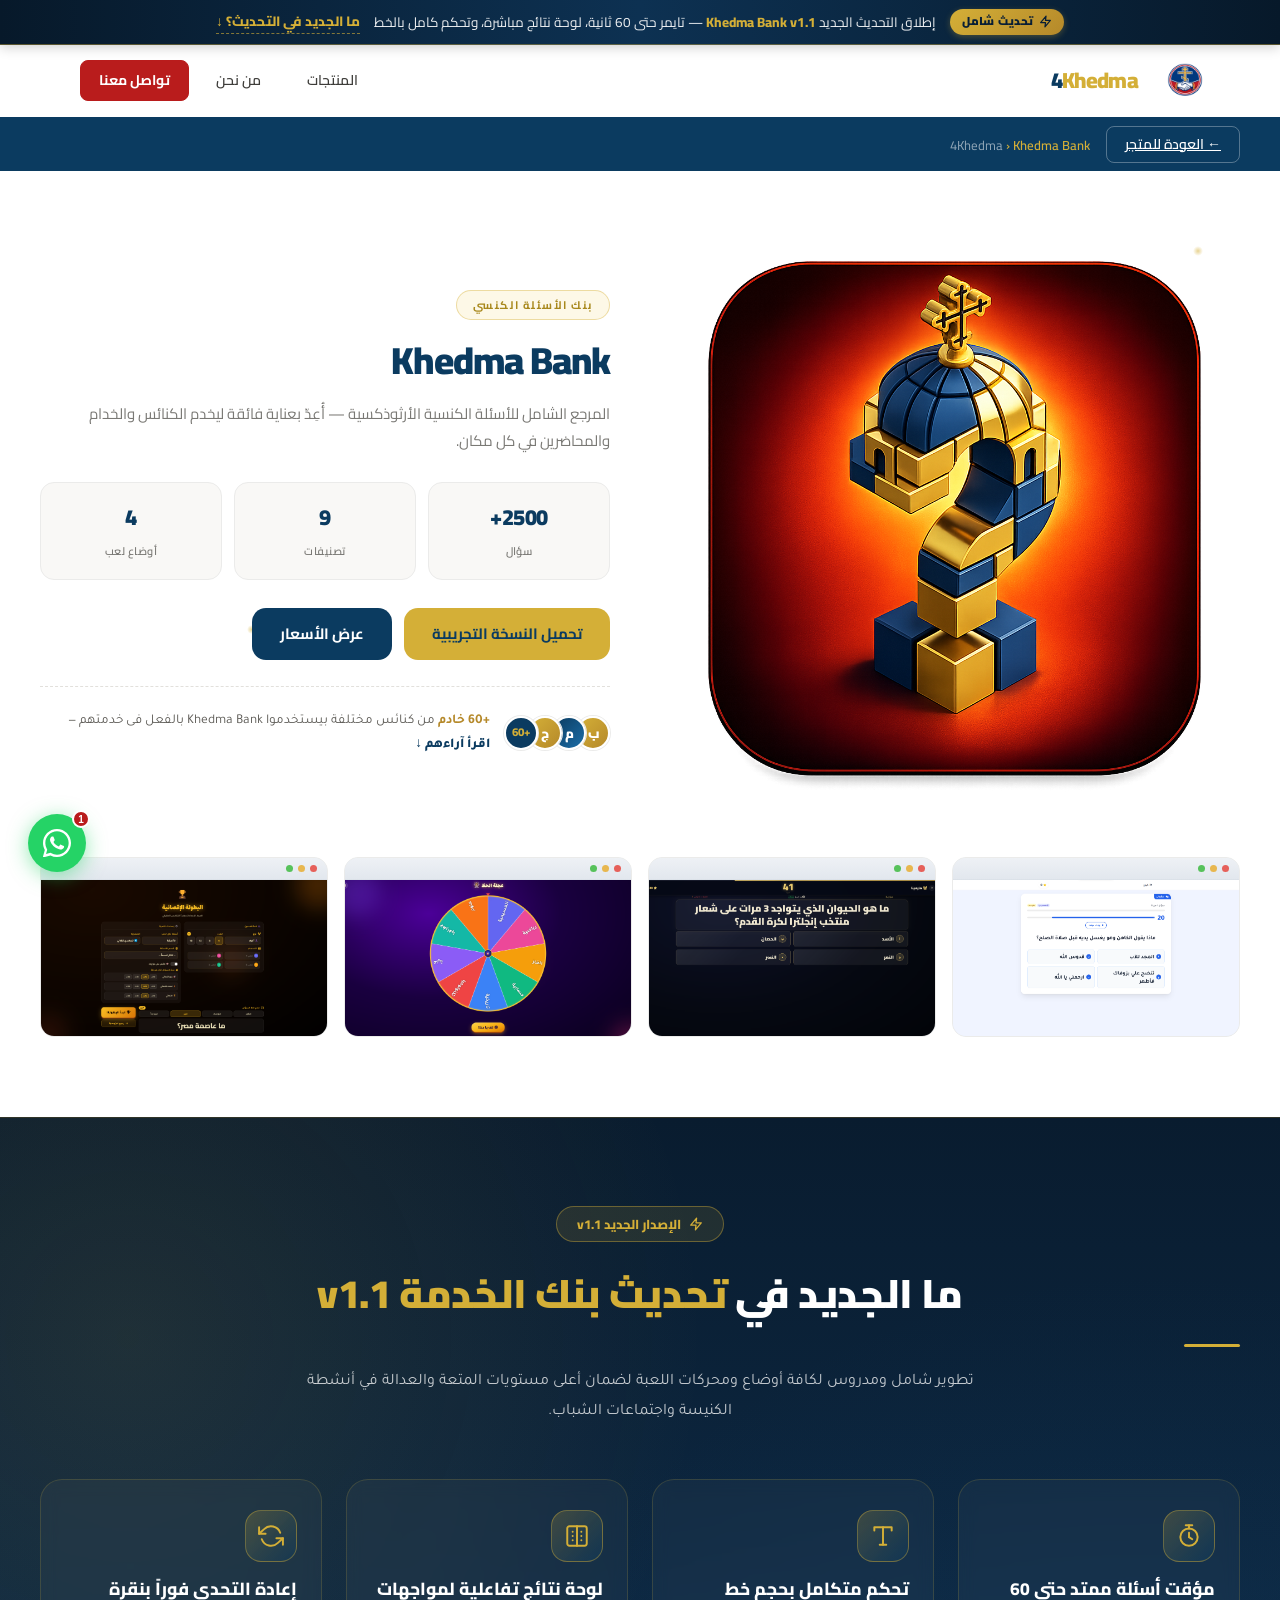
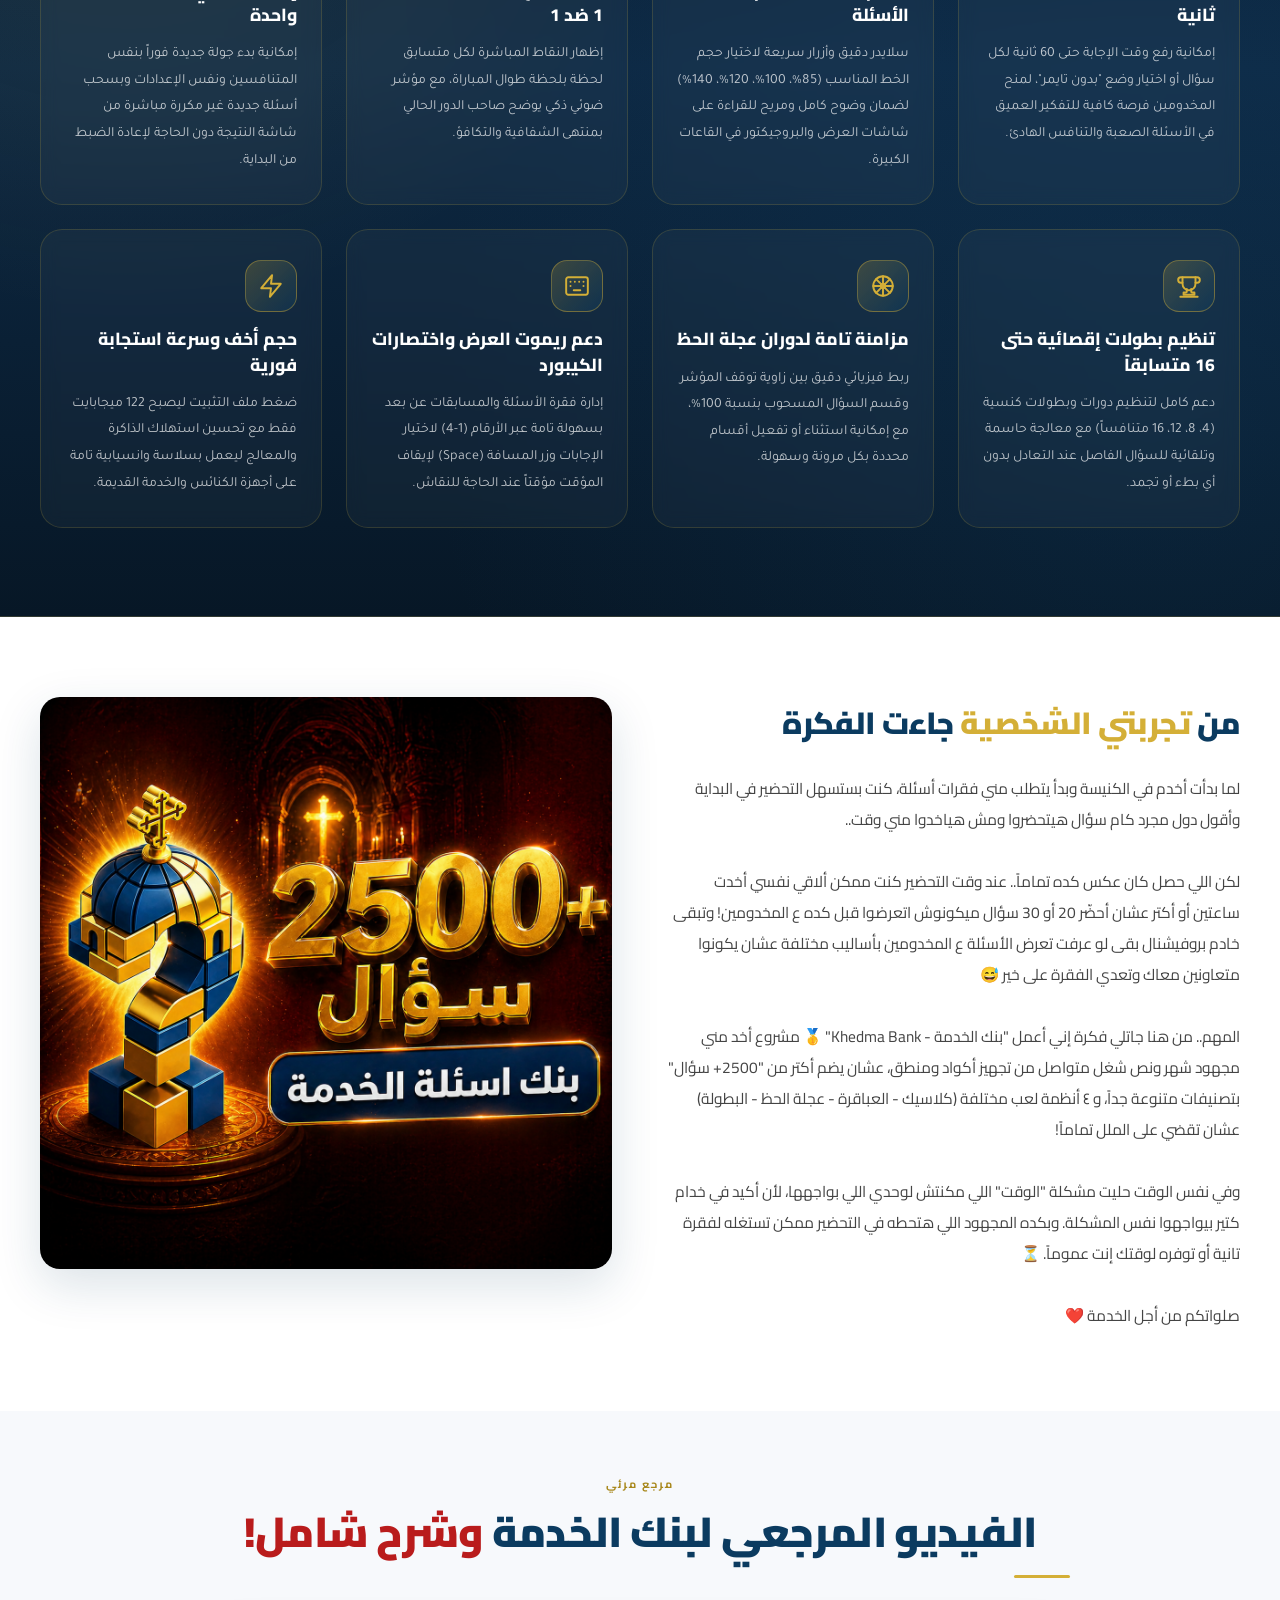
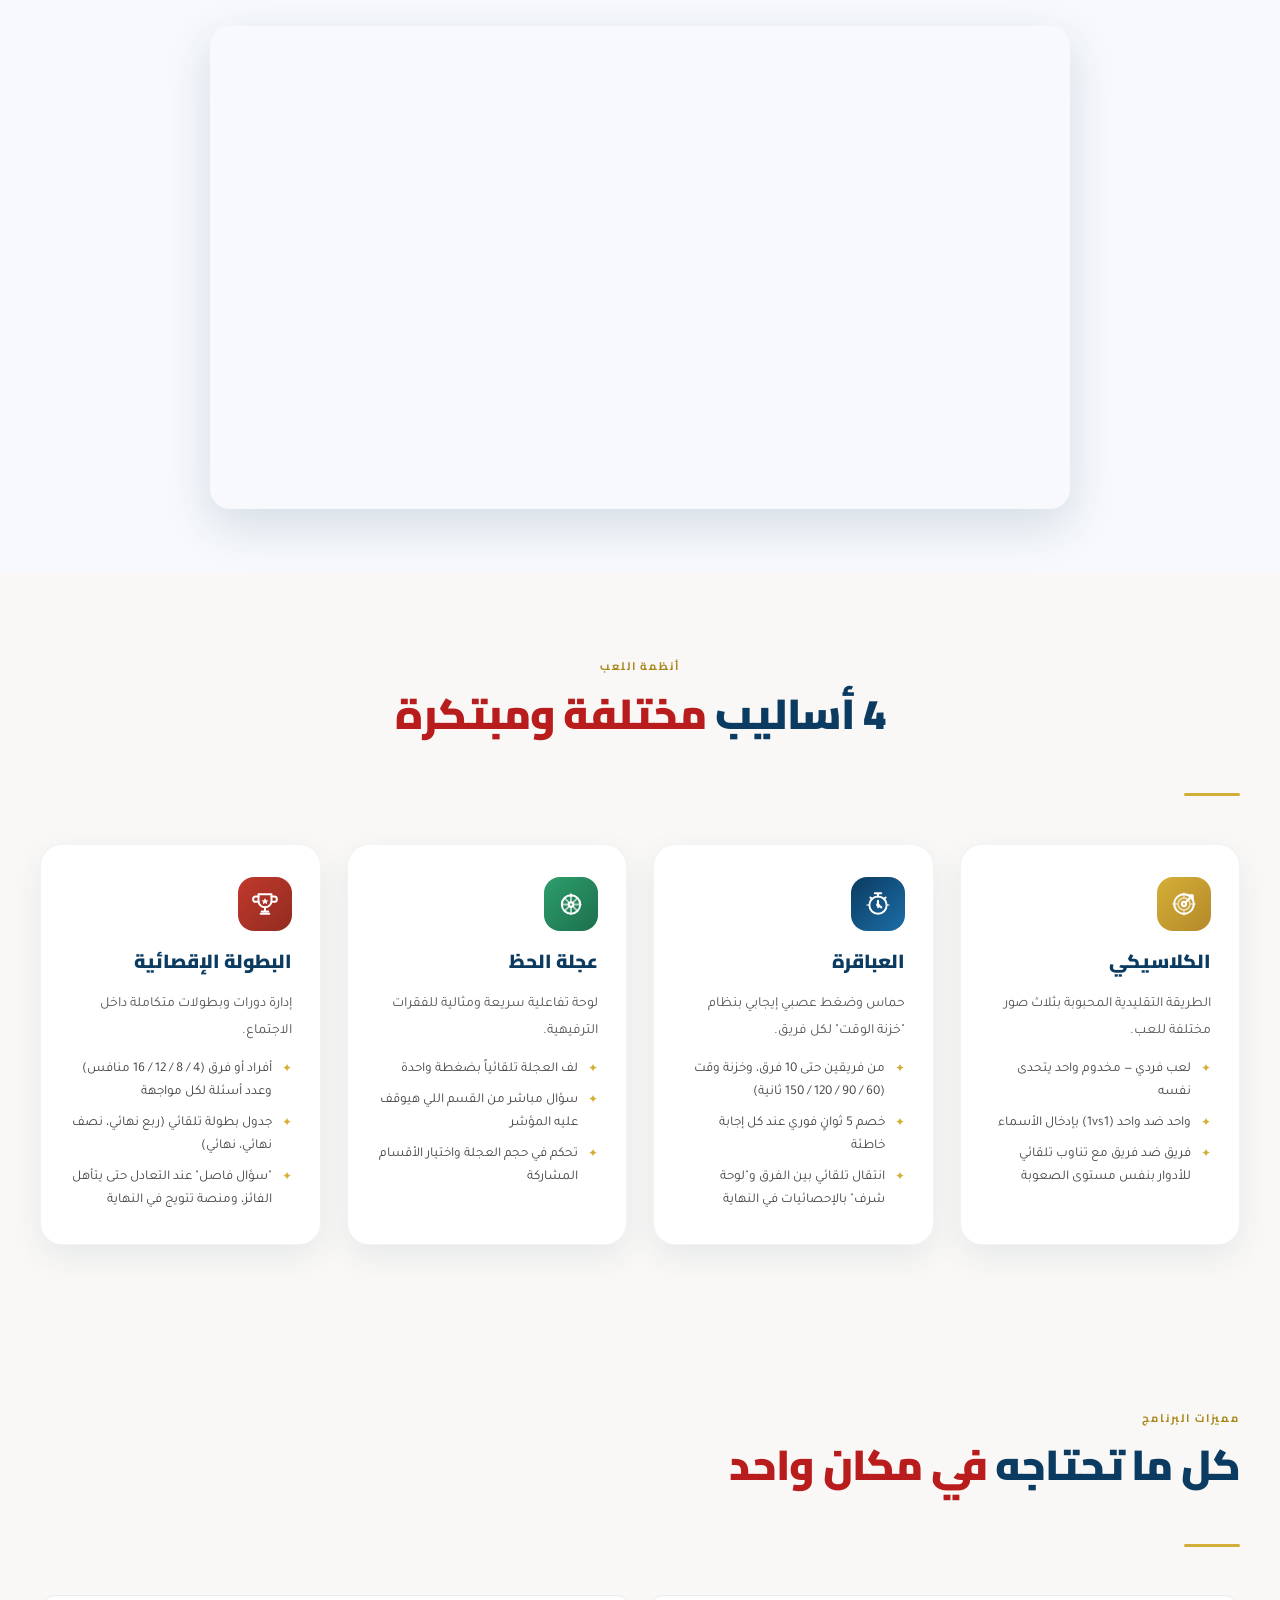
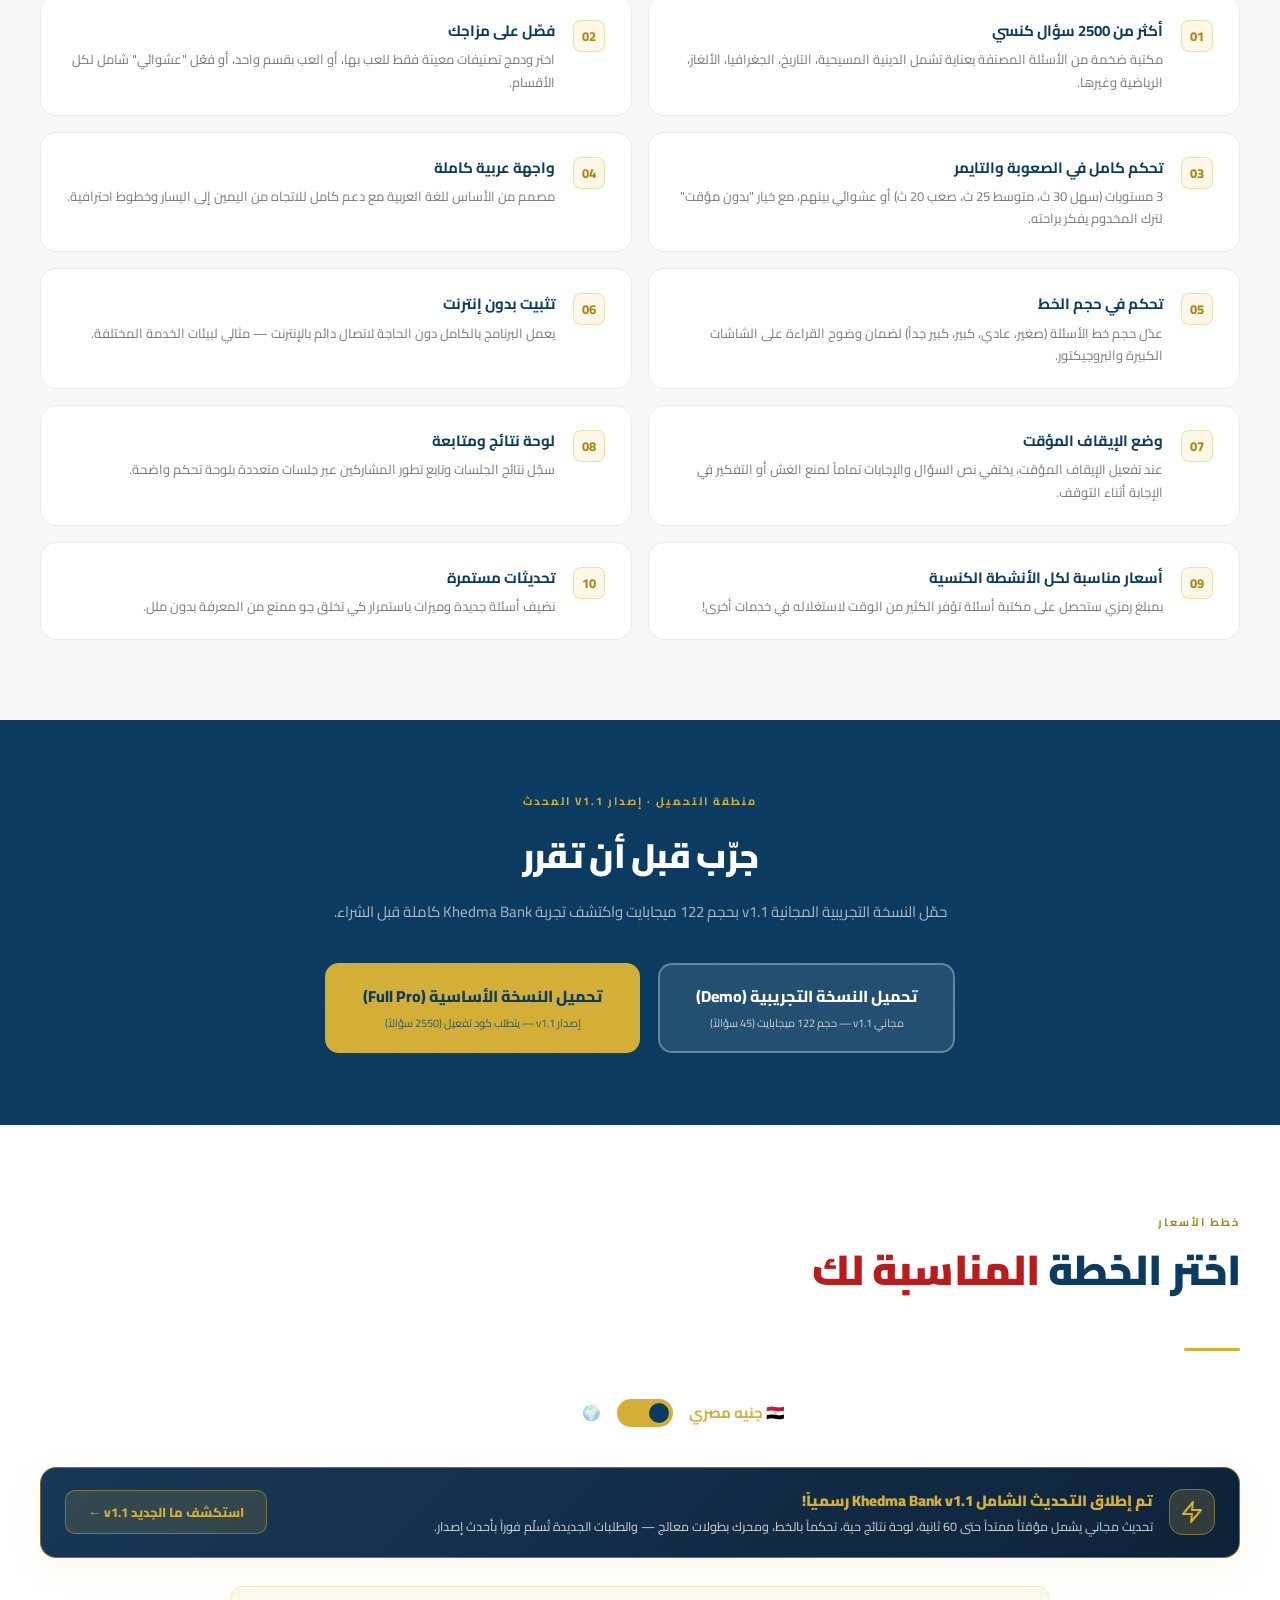
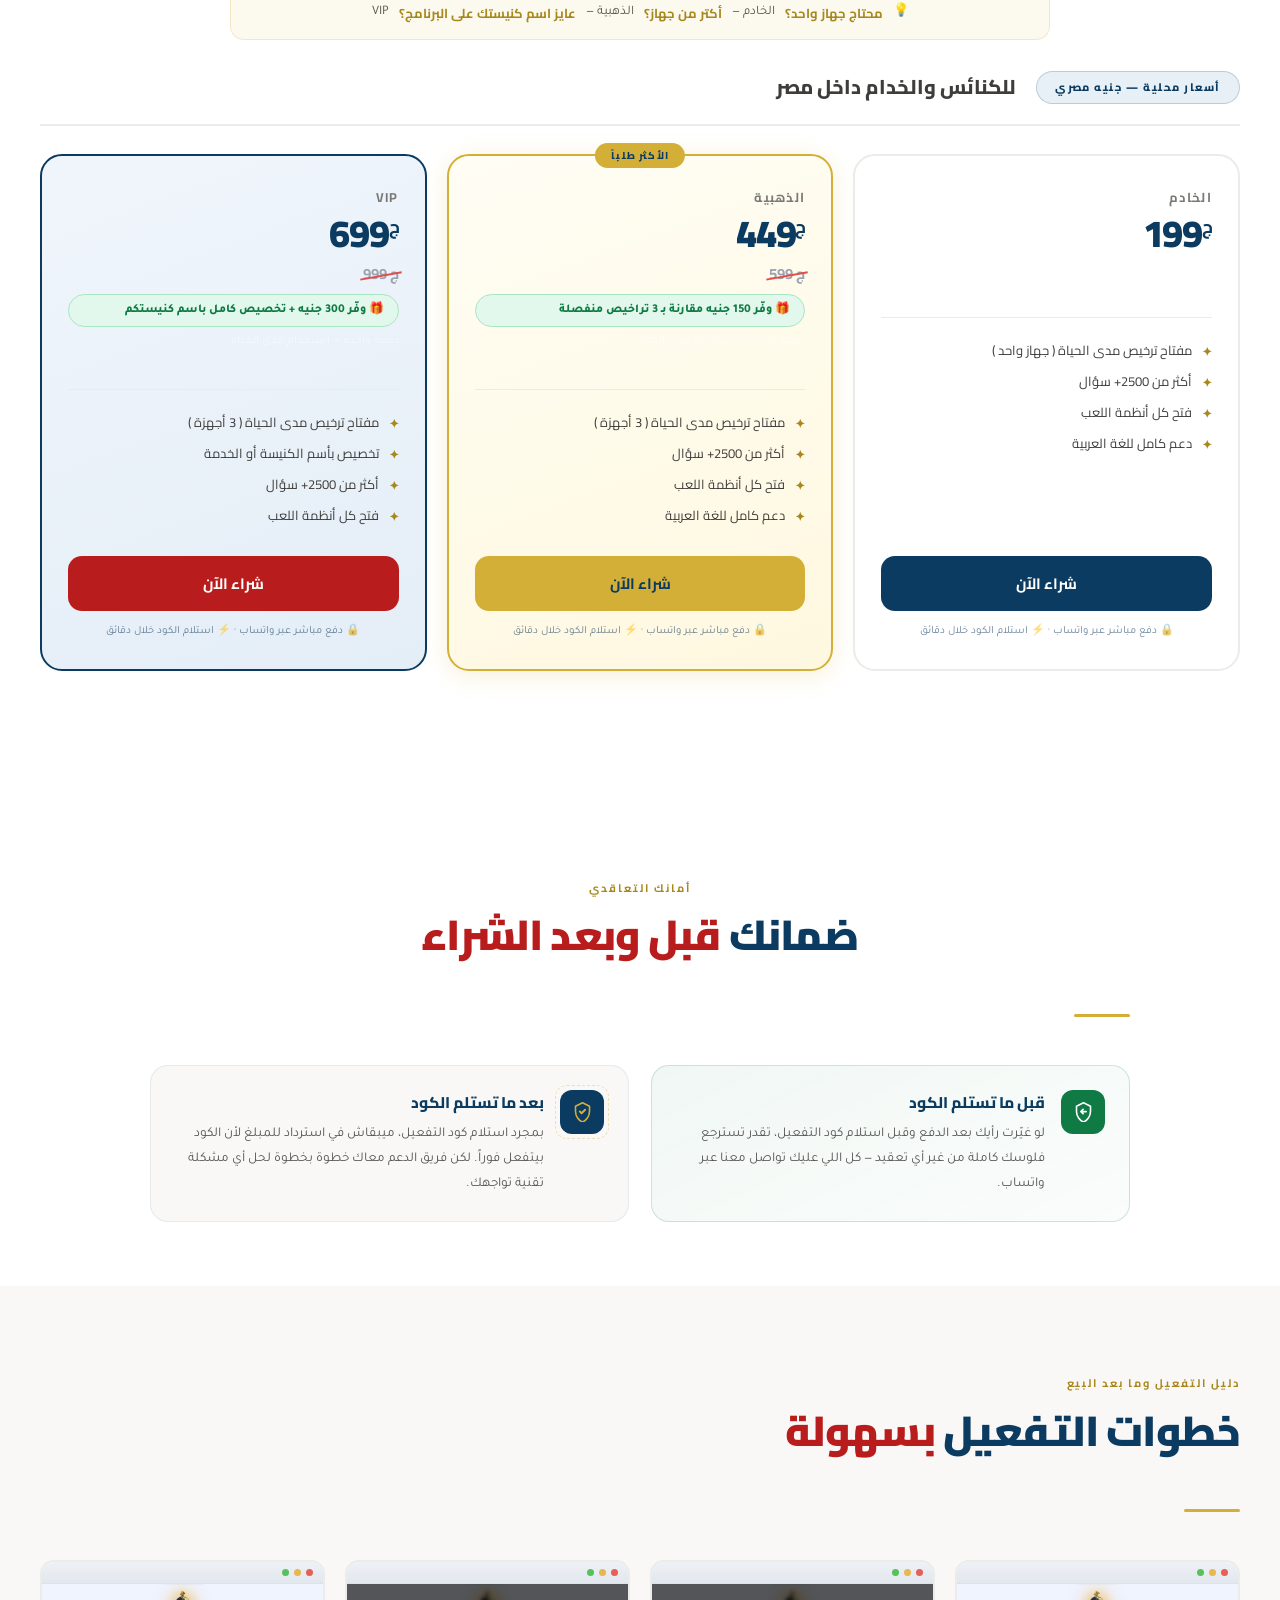
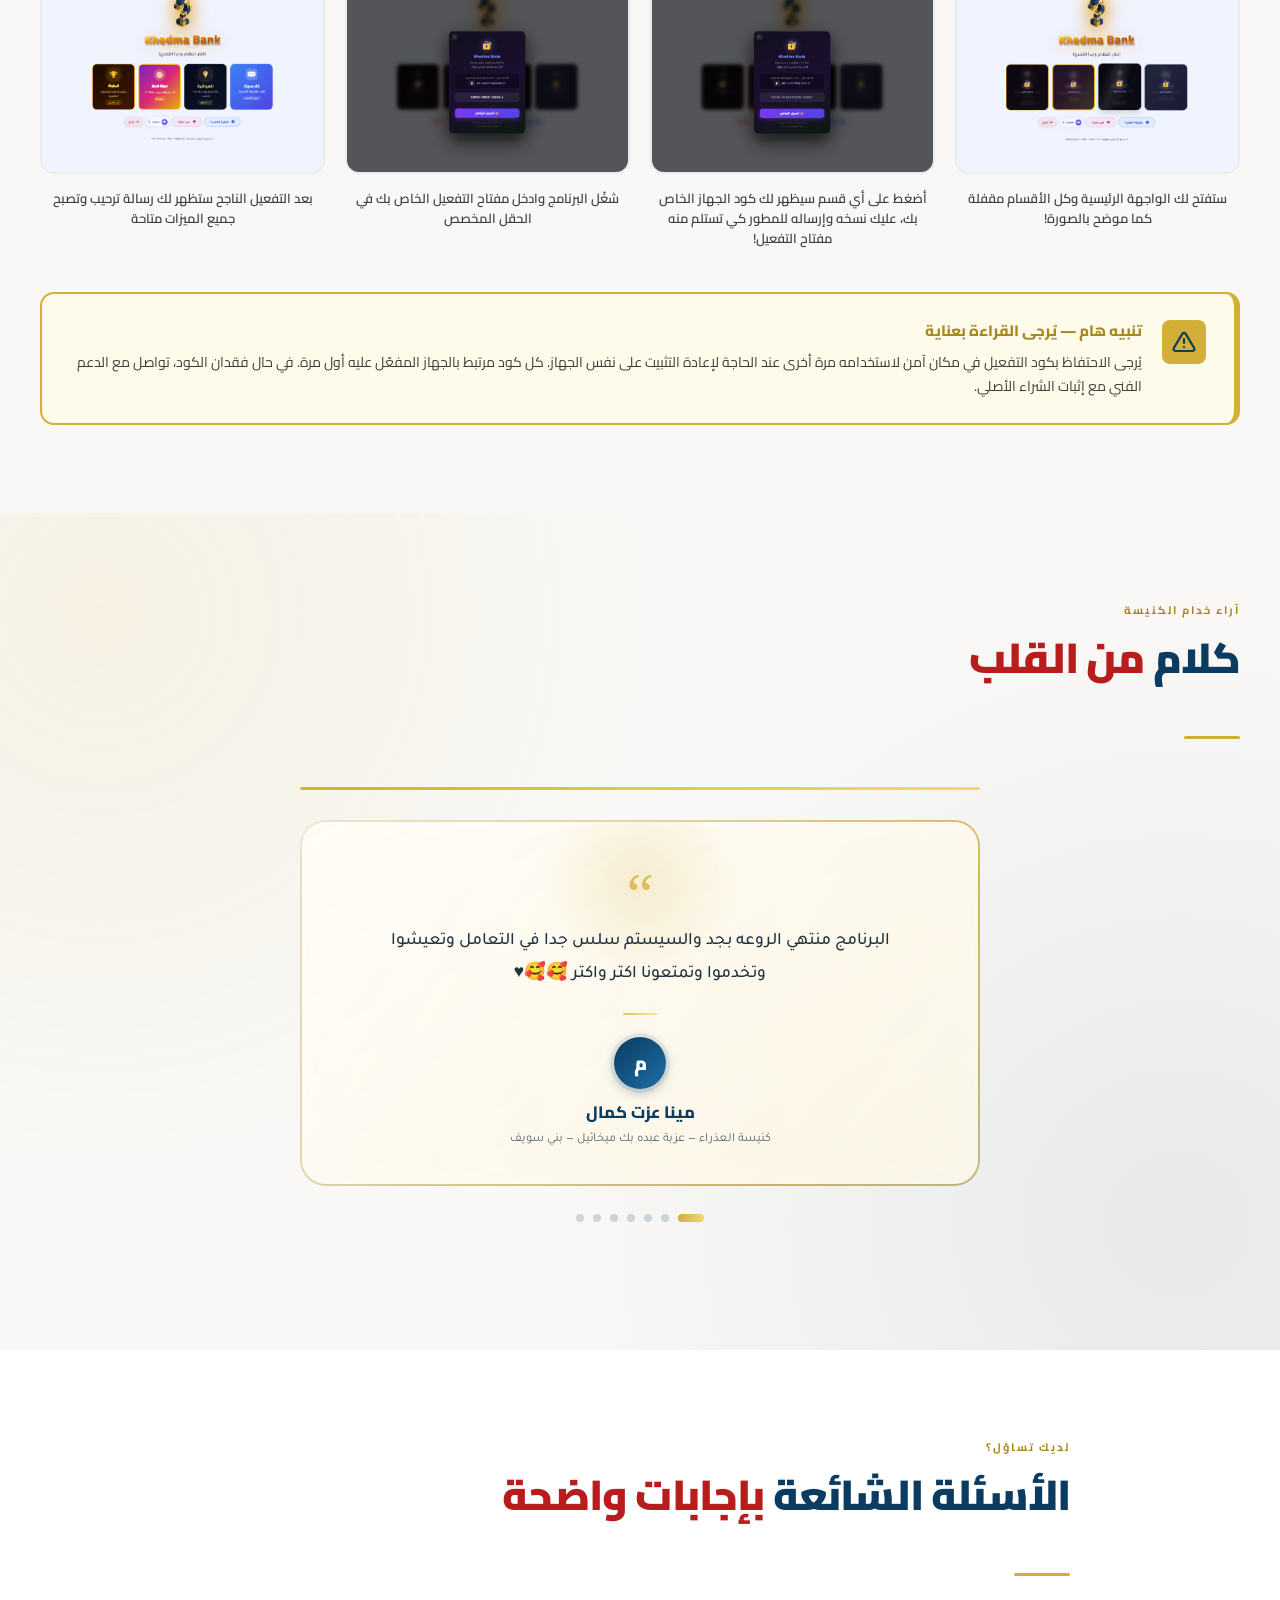
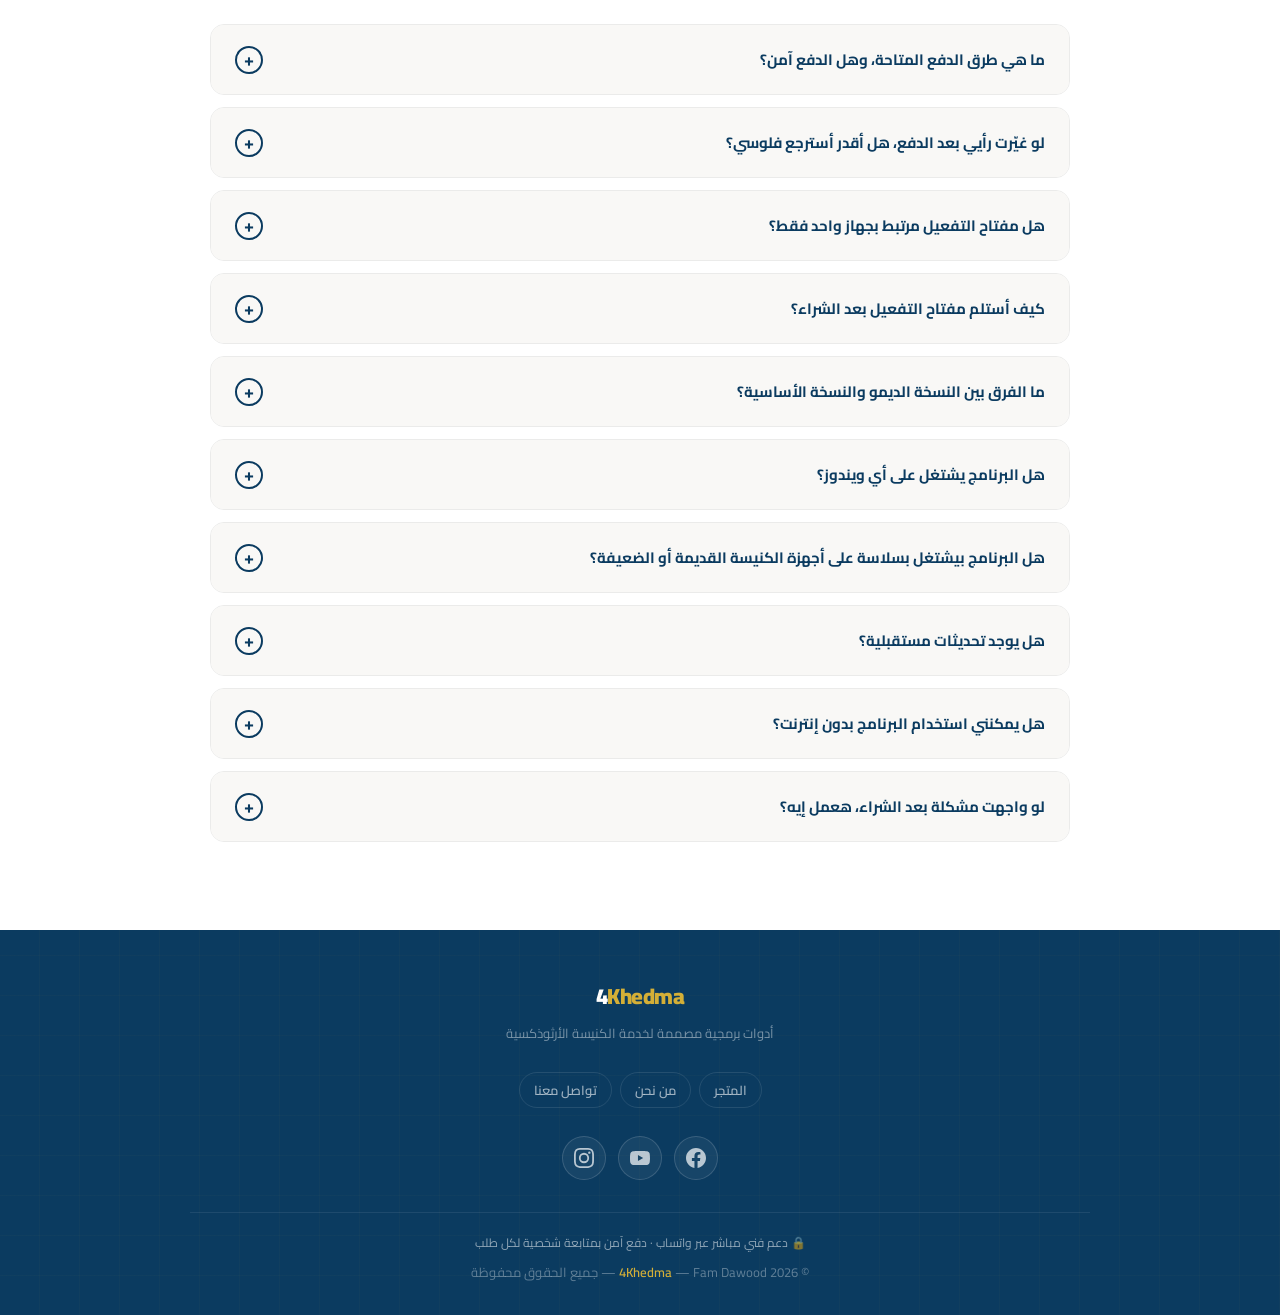
==== commit fd515511: "feat: release update v1.1, whats-new section, winter teaser, and UI polish" ====
--- a/products/khedma-bank/index.html
+++ b/products/khedma-bank/index.html
@@ -62,6 +62,18 @@
 </head>
 <body>
 
+<!-- ══════ ANNOUNCEMENT BAR ══════ -->
+<div class="announcement-bar">
+  <div class="announcement-inner">
+    <span class="announcement-pill">
+      <svg viewBox="0 0 24 24" width="13" height="13" fill="none" stroke="currentColor" stroke-width="2.2" stroke-linecap="round" stroke-linejoin="round"><polygon points="13 2 3 14 12 14 11 22 21 10 12 10 13 2"></polygon></svg>
+      تحديث شامل
+    </span>
+    <span class="announcement-text">إطلاق التحديث الجديد <strong>Khedma Bank v1.1</strong> — تايمر حتى 60 ثانية، لوحة نتائج مباشرة، وتحكم كامل بالخط</span>
+    <a class="announcement-link" href="#whats-new" onclick="document.getElementById('whats-new').scrollIntoView({behavior:'smooth'}); return false;">ما الجديد في التحديث؟ ↓</a>
+  </div>
+</div>
+
 <!-- ══════ SITE HEADER ══════ -->
 <header class="site-header">
   <div class="header-inner">
@@ -234,6 +246,137 @@
   </div>
 </section>
 
+<!-- ══ WHAT'S NEW IN V1.1 ══ -->
+<section class="whats-new-section" id="whats-new">
+  <div class="whats-new-inner">
+    <span class="wn-version-badge">
+      <svg viewBox="0 0 24 24" width="14" height="14" fill="none" stroke="currentColor" stroke-width="2.2" stroke-linecap="round" stroke-linejoin="round"><polygon points="13 2 3 14 12 14 11 22 21 10 12 10 13 2"></polygon></svg>
+      الإصدار الجديد v1.1
+    </span>
+    <h2 class="whats-new-title">ما الجديد في <span>تحديث بنك الخدمة v1.1</span></h2>
+    <div class="divider" style="margin-bottom:20px;"></div>
+    <p class="whats-new-sub">تطوير شامل ومدروس لكافة أوضاع ومحركات اللعبة لضمان أعلى مستويات المتعة والعدالة في أنشطة الكنيسة واجتماعات الشباب.</p>
+
+    <div class="wn-grid">
+
+      <!-- Card 1: Timer 60s -->
+      <div class="wn-card">
+        <div class="wn-icon-wrap">
+          <svg viewBox="0 0 24 24" fill="none" stroke="currentColor" stroke-width="1.8" stroke-linecap="round" stroke-linejoin="round">
+            <circle cx="12" cy="13" r="8"></circle>
+            <line x1="12" y1="13" x2="12" y2="9"></line>
+            <line x1="12" y1="13" x2="15" y2="15"></line>
+            <line x1="9" y1="2" x2="15" y2="2"></line>
+            <line x1="12" y1="2" x2="12" y2="5"></line>
+          </svg>
+        </div>
+        <h3 class="wn-card-title">مؤقت أسئلة ممتد حتى 60 ثانية</h3>
+        <p class="wn-card-desc">إمكانية رفع وقت الإجابة حتى 60 ثانية لكل سؤال أو اختيار وضع "بدون تايمر"، لمنح المخدومين فرصة كافية للتفكير العميق في الأسئلة الصعبة والتنافس الهادئ.</p>
+      </div>
+
+      <!-- Card 2: Font scaling -->
+      <div class="wn-card">
+        <div class="wn-icon-wrap">
+          <svg viewBox="0 0 24 24" fill="none" stroke="currentColor" stroke-width="1.8" stroke-linecap="round" stroke-linejoin="round">
+            <polyline points="4 7 4 4 20 4 20 7"></polyline>
+            <line x1="9" y1="20" x2="15" y2="20"></line>
+            <line x1="12" y1="4" x2="12" y2="20"></line>
+          </svg>
+        </div>
+        <h3 class="wn-card-title">تحكم متكامل بحجم خط الأسئلة</h3>
+        <p class="wn-card-desc">سلايدر دقيق وأزرار سريعة لاختيار حجم الخط المناسب (85%، 100%، 120%، 140%) لضمان وضوح كامل ومريح للقراءة على شاشات العرض والبروجيكتور في القاعات الكبيرة.</p>
+      </div>
+
+      <!-- Card 3: 1v1 live scoreboard -->
+      <div class="wn-card">
+        <div class="wn-icon-wrap">
+          <svg viewBox="0 0 24 24" fill="none" stroke="currentColor" stroke-width="1.8" stroke-linecap="round" stroke-linejoin="round">
+            <rect x="3" y="3" width="18" height="18" rx="2"></rect>
+            <line x1="12" y1="3" x2="12" y2="21"></line>
+            <path d="M8 8h.01M8 12h.01M8 16h.01M16 8h.01M16 12h.01M16 16h.01"></path>
+          </svg>
+        </div>
+        <h3 class="wn-card-title">لوحة نتائج تفاعلية لمواجهات 1 ضد 1</h3>
+        <p class="wn-card-desc">إظهار النقاط المباشرة لكل متسابق لحظة بلحظة طوال المباراة، مع مؤشر ضوئي ذكي يوضح صاحب الدور الحالي بمنتهى الشفافية والتكافؤ.</p>
+      </div>
+
+      <!-- Card 4: Quick rematch -->
+      <div class="wn-card">
+        <div class="wn-icon-wrap">
+          <svg viewBox="0 0 24 24" fill="none" stroke="currentColor" stroke-width="1.8" stroke-linecap="round" stroke-linejoin="round">
+            <polyline points="1 4 1 10 7 10"></polyline>
+            <polyline points="23 20 23 14 17 14"></polyline>
+            <path d="M20.49 9A9 9 0 0 0 5.64 5.64L1 10m22 4l-4.64 4.36A9 9 0 0 1 3.51 15"></path>
+          </svg>
+        </div>
+        <h3 class="wn-card-title">إعادة التحدي فوراً بنقرة واحدة</h3>
+        <p class="wn-card-desc">إمكانية بدء جولة جديدة فوراً بنفس المتنافسين ونفس الإعدادات وبسحب أسئلة جديدة غير مكررة مباشرة من شاشة النتيجة دون الحاجة لإعادة الضبط من البداية.</p>
+      </div>
+
+      <!-- Card 5: Tournament engine -->
+      <div class="wn-card">
+        <div class="wn-icon-wrap">
+          <svg viewBox="0 0 24 24" fill="none" stroke="currentColor" stroke-width="1.8" stroke-linecap="round" stroke-linejoin="round">
+            <path d="M6 9H4.5a2.5 2.5 0 0 1 0-5H6"></path>
+            <path d="M18 9h1.5a2.5 2.5 0 0 0 0-5H18"></path>
+            <path d="M4 22h16"></path>
+            <path d="M10 14.66V17c0 .55-.45 1-1 1H7v2h10v-2h-2c-.55 0-1-.45-1-1v-2.34"></path>
+            <path d="M6 4h12v6c0 3.31-2.69 6-6 6s-6-2.69-6-6V4z"></path>
+          </svg>
+        </div>
+        <h3 class="wn-card-title">تنظيم بطولات إقصائية حتى 16 متسابقاً</h3>
+        <p class="wn-card-desc">دعم كامل لتنظيم دورات وبطولات كنسية (4، 8، 12، 16 متنافساً) مع معالجة حاسمة وتلقائية للسؤال الفاصل عند التعادل بدون أي بطء أو تجمد.</p>
+      </div>
+
+      <!-- Card 6: Wheel physics -->
+      <div class="wn-card">
+        <div class="wn-icon-wrap">
+          <svg viewBox="0 0 24 24" fill="none" stroke="currentColor" stroke-width="1.8" stroke-linecap="round" stroke-linejoin="round">
+            <circle cx="12" cy="12" r="9"></circle>
+            <line x1="12" y1="3" x2="12" y2="21"></line>
+            <line x1="3" y1="12" x2="21" y2="12"></line>
+            <line x1="5.6" y1="5.6" x2="18.4" y2="18.4"></line>
+            <line x1="18.4" y1="5.6" x2="5.6" y2="18.4"></line>
+            <circle cx="12" cy="12" r="2" fill="currentColor"></circle>
+          </svg>
+        </div>
+        <h3 class="wn-card-title">مزامنة تامة لدوران عجلة الحظ</h3>
+        <p class="wn-card-desc">ربط فيزيائي دقيق بين زاوية توقف المؤشر وقسم السؤال المسحوب بنسبة 100%، مع إمكانية استثناء أو تفعيل أقسام محددة بكل مرونة وسهولة.</p>
+      </div>
+
+      <!-- Card 7: Remote & Keyboard -->
+      <div class="wn-card">
+        <div class="wn-icon-wrap">
+          <svg viewBox="0 0 24 24" fill="none" stroke="currentColor" stroke-width="1.8" stroke-linecap="round" stroke-linejoin="round">
+            <rect x="2" y="4" width="20" height="16" rx="2"></rect>
+            <line x1="6" y1="8" x2="6.01" y2="8"></line>
+            <line x1="10" y1="8" x2="10.01" y2="8"></line>
+            <line x1="14" y1="8" x2="14.01" y2="8"></line>
+            <line x1="18" y1="8" x2="18.01" y2="8"></line>
+            <line x1="6" y1="12" x2="6.01" y2="12"></line>
+            <line x1="18" y1="12" x2="18.01" y2="12"></line>
+            <line x1="9" y1="16" x2="15" y2="16"></line>
+          </svg>
+        </div>
+        <h3 class="wn-card-title">دعم ريموت العرض واختصارات الكيبورد</h3>
+        <p class="wn-card-desc">إدارة فقرة الأسئلة والمسابقات عن بعد بسهولة تامة عبر الأرقام (1-4) لاختيار الإجابات وزر المسافة (Space) لإيقاف المؤقت مؤقتاً عند الحاجة للنقاش.</p>
+      </div>
+
+      <!-- Card 8: Size & Speed -->
+      <div class="wn-card">
+        <div class="wn-icon-wrap">
+          <svg viewBox="0 0 24 24" fill="none" stroke="currentColor" stroke-width="1.8" stroke-linecap="round" stroke-linejoin="round">
+            <polygon points="13 2 3 14 12 14 11 22 21 10 12 10 13 2"></polygon>
+          </svg>
+        </div>
+        <h3 class="wn-card-title">حجم أخف وسرعة استجابة فورية</h3>
+        <p class="wn-card-desc">ضغط ملف التثبيت ليصبح 122 ميجابايت فقط مع تحسين استهلاك الذاكرة والمعالج ليعمل بسلاسة وانسيابية تامة على أجهزة الكنائس والخدمة القديمة.</p>
+      </div>
+
+    </div>
+  </div>
+</section>
+
 <!-- ══ STORY ══ -->
 <section style="padding:80px 40px;background:#fff;">
   <div class="story-grid" style="max-width:1200px;margin:0 auto;display:grid;grid-template-columns:1fr 1fr;gap:56px;align-items:start;">
@@ -267,53 +410,6 @@
         frameborder="0" allow="accelerometer;autoplay;clipboard-write;encrypted-media;gyroscope;picture-in-picture"
         allowfullscreen style="position:absolute;top:0;left:0;width:100%;height:100%;"></iframe>
     </div>
-  </div>
-</section>
-
-<!-- ══ QUESTION ENCYCLOPEDIA ══ -->
-<style>
-  .encyclopedia-section{ padding:80px 40px; background:#fff; }
-  .encyclopedia-inner{ max-width:1200px; margin:0 auto; text-align:center; }
-  .encyclopedia-grid{
-    display:grid; grid-template-columns:repeat(auto-fit,minmax(190px,1fr)); gap:18px; margin-top:44px;
-  }
-  .enc-card{
-    position:relative; padding:26px 18px; border-radius:18px; background:var(--off-white,#f7f5f0);
-    border:1px solid rgba(19,58,94,0.08); transition:transform .3s ease, box-shadow .3s ease, border-color .3s ease;
-  }
-  .enc-card:hover{ transform:translateY(-5px); box-shadow:0 14px 30px rgba(19,58,94,0.1); border-color:rgba(212,175,55,0.35); }
-  .enc-icon-wrap{ width:44px; height:44px; margin:0 auto 12px; border-radius:14px; display:flex; align-items:center; justify-content:center; }
-  .enc-icon-wrap svg{ width:22px; height:22px; }
-  .enc-card:nth-child(1) .enc-icon-wrap{ background:rgba(212,175,55,0.14); color:var(--gold-dark,#a8881c); }
-  .enc-card:nth-child(2) .enc-icon-wrap{ background:rgba(124,58,237,0.10); color:#7c3aed; }
-  .enc-card:nth-child(3) .enc-icon-wrap{ background:rgba(11,59,96,0.10); color:var(--blue); }
-  .enc-card:nth-child(4) .enc-icon-wrap{ background:rgba(219,39,119,0.10); color:#db2777; }
-  .enc-card:nth-child(5) .enc-icon-wrap{ background:rgba(22,163,74,0.10); color:#16a34a; }
-  .enc-card:nth-child(6) .enc-icon-wrap{ background:rgba(234,88,12,0.10); color:#ea580c; }
-  .enc-card:nth-child(7) .enc-icon-wrap{ background:rgba(37,99,235,0.10); color:#2563eb; }
-  .enc-card:nth-child(8) .enc-icon-wrap{ background:rgba(13,148,136,0.10); color:#0d9488; }
-  .enc-card:nth-child(9) .enc-icon-wrap{ background:rgba(138,90,43,0.12); color:#8a5a2b; }
-  .enc-count{ font-family:Cairo,sans-serif; font-weight:900; font-size:26px; color:var(--blue); direction:ltr; display:block; }
-  .enc-name{ font-family:Tajawal,sans-serif; font-weight:700; font-size:14px; color:#444; margin-top:4px; }
-  .encyclopedia-note{ font-family:Tajawal,sans-serif; font-size:13.5px; color:#777; margin-top:28px; }
-</style>
-<section class="encyclopedia-section">
-  <div class="encyclopedia-inner">
-    <span class="section-label">موسوعة الأسئلة</span>
-    <h2 class="section-title">أكثر من <span>2550 سؤال</span> بتصنيفات متنوعة</h2>
-    <div class="divider"></div>
-    <div class="encyclopedia-grid">
-      <div class="enc-card"><span class="enc-icon-wrap icon-roundel"><svg viewBox="0 0 24 24" fill="none" stroke="currentColor" stroke-width="1.8" stroke-linecap="round"><line x1="12" y1="3" x2="12" y2="21"></line><line x1="7" y1="8" x2="17" y2="8"></line></svg></span><span class="enc-count">600</span><p class="enc-name">مسيحية</p></div>
-      <div class="enc-card"><span class="enc-icon-wrap icon-roundel"><svg viewBox="0 0 24 24" fill="none" stroke="currentColor" stroke-width="1.6" stroke-linecap="round" stroke-linejoin="round"><path d="M10 3.5h4V6a1.5 1.5 0 0 0 3 0V3.5h1a2 2 0 0 1 2 2v1H18a1.5 1.5 0 0 0 0 3h2V13h-2a1.5 1.5 0 0 0 0 3h2v1a2 2 0 0 1-2 2h-1v-2a1.5 1.5 0 0 0-3 0v2h-4v-2a1.5 1.5 0 0 0-3 0v2H6a2 2 0 0 1-2-2v-1h2a1.5 1.5 0 0 0 0-3H4V9.5h2a1.5 1.5 0 0 0 0-3H4v-1a2 2 0 0 1 2-2h1V6a1.5 1.5 0 0 0 3 0V3.5z"></path></svg></span><span class="enc-count">300</span><p class="enc-name">ألغاز</p></div>
-      <div class="enc-card"><span class="enc-icon-wrap icon-roundel"><svg viewBox="0 0 24 24" fill="none" stroke="currentColor" stroke-width="1.8" stroke-linecap="round" stroke-linejoin="round"><rect x="6" y="6" width="12" height="12" rx="2"></rect><line x1="9" y1="2" x2="9" y2="6"></line><line x1="15" y1="2" x2="15" y2="6"></line><line x1="9" y1="18" x2="9" y2="22"></line><line x1="15" y1="18" x2="15" y2="22"></line><line x1="2" y1="9" x2="6" y2="9"></line><line x1="2" y1="15" x2="6" y2="15"></line><line x1="18" y1="9" x2="22" y2="9"></line><line x1="18" y1="15" x2="22" y2="15"></line></svg></span><span class="enc-count">300</span><p class="enc-name">تكنولوجيا</p></div>
-      <div class="enc-card"><span class="enc-icon-wrap icon-roundel"><svg viewBox="0 0 24 24" fill="none" stroke="currentColor" stroke-width="1.8" stroke-linecap="round" stroke-linejoin="round"><rect x="3" y="9" width="18" height="11" rx="1.5"></rect><path d="M3 9l1-4 16 3-1 4"></path><line x1="7.5" y1="9" x2="9" y2="5"></line><line x1="13" y1="9" x2="14.3" y2="5.3"></line></svg></span><span class="enc-count">300</span><p class="enc-name">فنية (مسلسلات وأفلام)</p></div>
-      <div class="enc-card"><span class="enc-icon-wrap icon-roundel"><svg viewBox="0 0 24 24" fill="none" stroke="currentColor" stroke-width="1.8" stroke-linecap="round" stroke-linejoin="round"><path d="M9 2h6"></path><path d="M10 2v6l-6 10a2 2 0 0 0 2 3h12a2 2 0 0 0 2-3l-6-10V2"></path><line x1="8" y1="15" x2="16" y2="15"></line></svg></span><span class="enc-count">300</span><p class="enc-name">علوم</p></div>
-      <div class="enc-card"><span class="enc-icon-wrap icon-roundel"><svg viewBox="0 0 24 24" fill="none" stroke="currentColor" stroke-width="1.8" stroke-linecap="round" stroke-linejoin="round"><circle cx="12" cy="12" r="9"></circle><path d="M12 3v6l5 3-2 6h-6l-2-6 5-3z"></path></svg></span><span class="enc-count">200</span><p class="enc-name">رياضية</p></div>
-      <div class="enc-card"><span class="enc-icon-wrap icon-roundel"><svg viewBox="0 0 24 24" fill="none" stroke="currentColor" stroke-width="1.8" stroke-linecap="round"><line x1="9" y1="3" x2="7" y2="21"></line><line x1="17" y1="3" x2="15" y2="21"></line><line x1="4" y1="9" x2="20" y2="9"></line><line x1="3" y1="15" x2="19" y2="15"></line></svg></span><span class="enc-count">200</span><p class="enc-name">حسابية</p></div>
-      <div class="enc-card"><span class="enc-icon-wrap icon-roundel"><svg viewBox="0 0 24 24" fill="none" stroke="currentColor" stroke-width="1.8" stroke-linecap="round"><circle cx="12" cy="12" r="9"></circle><line x1="3" y1="12" x2="21" y2="12"></line><path d="M12 3a14 14 0 0 1 0 18"></path><path d="M12 3a14 14 0 0 0 0 18"></path></svg></span><span class="enc-count">200</span><p class="enc-name">جغرافيا</p></div>
-      <div class="enc-card"><span class="enc-icon-wrap icon-roundel"><svg viewBox="0 0 24 24" fill="none" stroke="currentColor" stroke-width="1.8" stroke-linecap="round" stroke-linejoin="round"><polygon points="12 3 20 9 4 9"></polygon><line x1="5" y1="9" x2="19" y2="9"></line><line x1="6" y1="9" x2="6" y2="20"></line><line x1="10" y1="9" x2="10" y2="20"></line><line x1="14" y1="9" x2="14" y2="20"></line><line x1="18" y1="9" x2="18" y2="20"></line><line x1="4" y1="21" x2="20" y2="21"></line></svg></span><span class="enc-count">150</span><p class="enc-name">تاريخية</p></div>
-    </div>
-    <p class="encyclopedia-note">📌 تحديثات مستمرة تضيف أسئلة جديدة باستمرار، خصوصاً في المناسبات الكنسية.</p>
   </div>
 </section>
 
@@ -349,7 +445,7 @@
     <div class="divider"></div>
     <div class="modes-grid">
       <div class="mode-card">
-        <div class="mode-icon-wrap icon-roundel"><svg viewBox="0 0 24 24" fill="none" stroke="currentColor" stroke-width="1.8" stroke-linecap="round" stroke-linejoin="round"><circle cx="12" cy="12" r="8"></circle><circle cx="12" cy="12" r="4"></circle><circle cx="12" cy="12" r="0.6" fill="currentColor" stroke="none"></circle></svg></div>
+        <div class="mode-icon-wrap icon-roundel"><svg viewBox="0 0 24 24" fill="none" stroke="currentColor" stroke-width="1.8" stroke-linecap="round" stroke-linejoin="round"><circle cx="12" cy="12" r="9"></circle><circle cx="12" cy="12" r="5.5" opacity="0.6"></circle><circle cx="12" cy="12" r="2" fill="currentColor" fill-opacity="0.3"></circle><path d="M12 2v3M12 19v3M2 12h3M19 12h3" opacity="0.5"></path><path d="M14.5 9.5L20 4M20 4h-4M20 4v4" stroke-width="2"></path></svg></div>
         <p class="mode-title">الكلاسيكي</p>
         <p class="mode-desc">الطريقة التقليدية المحبوبة بثلاث صور مختلفة للعب.</p>
         <ul class="mode-points">
@@ -359,7 +455,7 @@
         </ul>
       </div>
       <div class="mode-card">
-        <div class="mode-icon-wrap icon-roundel"><svg viewBox="0 0 24 24" fill="none" stroke="currentColor" stroke-width="1.8" stroke-linecap="round" stroke-linejoin="round"><circle cx="12" cy="13" r="8"></circle><line x1="12" y1="13" x2="12" y2="9"></line><line x1="12" y1="13" x2="15" y2="15"></line><line x1="9" y1="2" x2="15" y2="2"></line><line x1="12" y1="2" x2="12" y2="5"></line></svg></div>
+        <div class="mode-icon-wrap icon-roundel"><svg viewBox="0 0 24 24" fill="none" stroke="currentColor" stroke-width="1.8" stroke-linecap="round" stroke-linejoin="round"><circle cx="12" cy="13" r="8"></circle><path d="M12 9v4l3 2" stroke-width="2"></path><path d="M12 2v3M9 2h6M19 6l-1.5 1.5M5 6l1.5 1.5"></path><path d="M2 13h2M20 13h2" opacity="0.5"></path><polygon points="12 11 11 13 13 13 12 15" fill="currentColor" opacity="0.9"></polygon></svg></div>
         <p class="mode-title">العباقرة</p>
         <p class="mode-desc">حماس وضغط عصبي إيجابي بنظام "خزنة الوقت" لكل فريق.</p>
         <ul class="mode-points">
@@ -369,7 +465,7 @@
         </ul>
       </div>
       <div class="mode-card">
-        <div class="mode-icon-wrap icon-roundel"><svg viewBox="0 0 24 24" fill="none" stroke="currentColor" stroke-width="1.8" stroke-linecap="round" stroke-linejoin="round"><circle cx="12" cy="12" r="9"></circle><line x1="12" y1="3" x2="12" y2="21"></line><line x1="3" y1="12" x2="21" y2="12"></line><line x1="5.6" y1="5.6" x2="18.4" y2="18.4"></line><line x1="18.4" y1="5.6" x2="5.6" y2="18.4"></line><circle cx="12" cy="12" r="2" fill="currentColor" stroke="none"></circle></svg></div>
+        <div class="mode-icon-wrap icon-roundel"><svg viewBox="0 0 24 24" fill="none" stroke="currentColor" stroke-width="1.8" stroke-linecap="round" stroke-linejoin="round"><circle cx="12" cy="12.5" r="8.5"></circle><circle cx="12" cy="12.5" r="2.2" fill="currentColor" fill-opacity="0.25"></circle><path d="M12 4v6M12 15v6M4 12.5h6M15 12.5h6M6.3 6.8l4.2 4.2M13.5 14l4.2 4.2M6.3 18.2l4.2-4.2M13.5 11l4.2-4.2" opacity="0.65"></path><polygon points="12 1.5 14 5 10 5" fill="currentColor" stroke="none"></polygon></svg></div>
         <p class="mode-title">عجلة الحظ</p>
         <p class="mode-desc">لوحة تفاعلية سريعة ومثالية للفقرات الترفيهية.</p>
         <ul class="mode-points">
@@ -379,7 +475,7 @@
         </ul>
       </div>
       <div class="mode-card">
-        <div class="mode-icon-wrap icon-roundel"><svg viewBox="0 0 24 24" fill="none" stroke="currentColor" stroke-width="1.8" stroke-linecap="round" stroke-linejoin="round"><path d="M8 4h8v4a4 4 0 0 1-8 0V4z"></path><path d="M8 5H5a2 2 0 0 0 0 4h2"></path><path d="M16 5h3a2 2 0 0 1 0 4h-2"></path><line x1="12" y1="12" x2="12" y2="17"></line><line x1="9" y1="20" x2="15" y2="20"></line><line x1="12" y1="17" x2="12" y2="20"></line></svg></div>
+        <div class="mode-icon-wrap icon-roundel"><svg viewBox="0 0 24 24" fill="none" stroke="currentColor" stroke-width="1.8" stroke-linecap="round" stroke-linejoin="round"><path d="M6 3h12v6a6 6 0 0 1-12 0V3z"></path><path d="M6 5H3.5a2.5 2.5 0 0 0 0 5H6M18 5h2.5a2.5 2.5 0 0 1 0 5H18"></path><path d="M12 15v4M8 21h8M9 19h6"></path><polygon points="12 6.5 13 8.5 15.2 8.7 13.6 10.1 14 12.2 12 11.1 10 12.2 10.4 10.1 8.8 8.7 11 8.5" fill="currentColor" stroke="none"></polygon></svg></div>
         <p class="mode-title">البطولة الإقصائية</p>
         <p class="mode-desc">إدارة دورات وبطولات متكاملة داخل الاجتماع.</p>
         <ul class="mode-points">
@@ -436,91 +532,18 @@
 <!-- ══ DOWNLOAD ══ -->
 <section class="download-section" id="download-zone">
   <div class="download-inner">
-    <span class="download-eyebrow">منطقة التحميل</span>
+    <span class="download-eyebrow">منطقة التحميل · إصدار v1.1 المحدث</span>
     <h2 class="download-title">جرّب قبل أن تقرر</h2>
-    <p class="download-sub">حمّل النسخة التجريبية المجانية واكتشف تجربة Khedma Bank كاملاً قبل الشراء.</p>
+    <p class="download-sub">حمّل النسخة التجريبية المجانية v1.1 بحجم 122 ميجابايت واكتشف تجربة Khedma Bank كاملة قبل الشراء.</p>
     <div class="download-buttons">
-      <a class="btn-download demo" href="https://github.com/famdswood/4khedma-shop/releases/download/v.1.0/Khedma_Bank_Demo_Setup.exe" download="Khedma_Bank_Demo_Setup.exe">
-        <span class="dl-title">تحميل النسخة الديمو</span>
-        <span class="dl-sub">مجاني — تجربة محدودة</span>
+      <a class="btn-download demo" href="https://github.com/famdswood/4khedma-shop/releases/download/v1.1/Khedma_Bank_Demo_v1.1_Setup.exe" download="Khedma_Bank_Demo_v1.1_Setup.exe">
+        <span class="dl-title">تحميل النسخة التجريبية (Demo)</span>
+        <span class="dl-sub">مجاني v1.1 — حجم 122 ميجابايت (45 سؤالاً)</span>
       </a>
-      <a class="btn-download full" href="https://github.com/famdswood/4khedma-shop/releases/download/v.1.0/Khedma_Bank_Setup.exe" download="Khedma_Bank_Setup.exe">
-        <span class="dl-title">تحميل النسخة الأساسية</span>
-        <span class="dl-sub">يتطلب رمز تفعيل</span>
+      <a class="btn-download full" href="https://github.com/famdswood/4khedma-shop/releases/download/v1.1/Khedma_Bank_v1.1_Setup.exe" download="Khedma_Bank_v1.1_Setup.exe">
+        <span class="dl-title">تحميل النسخة الأساسية (Full Pro)</span>
+        <span class="dl-sub">إصدار v1.1 — يتطلب كود تفعيل (2550 سؤالاً)</span>
       </a>
-    </div>
-  </div>
-</section>
-
-<!-- ══ SMART FAIRNESS ══ -->
-<style>
-  .fairness-section{ padding:64px 40px 12px; background:#fff; }
-  .fairness-inner{ max-width:980px; margin:0 auto; }
-  .fairness-grid{ display:grid; grid-template-columns:repeat(auto-fit,minmax(280px,1fr)); gap:22px; margin-top:36px; }
-  .fairness-card{
-    display:flex; gap:16px; align-items:flex-start; padding:24px; border-radius:18px;
-    background:linear-gradient(155deg, rgba(19,58,94,0.04) 0%, rgba(212,175,55,0.05) 100%);
-    border:1px solid rgba(19,58,94,0.08);
-  }
-  .fairness-icon{
-    width:44px; height:44px; flex-shrink:0; border-radius:12px; display:flex; align-items:center; justify-content:center;
-    background:var(--blue); color:var(--gold);
-  }
-  .fairness-icon svg{ width:21px; height:21px; }
-  .fairness-title{ font-family:Cairo,sans-serif; font-weight:800; font-size:15.5px; color:var(--blue); margin-bottom:6px; }
-  .fairness-desc{ font-family:Tajawal,sans-serif; font-size:13.5px; line-height:1.85; color:#555; }
-</style>
-<section class="fairness-section">
-  <div class="fairness-inner" style="text-align:center;">
-    <span class="section-label">عقل السيستم</span>
-    <h2 class="section-title">عدالة ذكية <span>في كل تفصيلة</span></h2>
-    <div class="divider"></div>
-    <div class="fairness-grid" style="text-align:right;">
-      <div class="fairness-card">
-        <div class="fairness-icon icon-roundel"><svg viewBox="0 0 24 24" fill="none" stroke="currentColor" stroke-width="1.8" stroke-linecap="round" stroke-linejoin="round"><line x1="12" y1="3" x2="12" y2="21"></line><line x1="5" y1="7" x2="19" y2="7"></line><path d="M5 7l-3 6a3 3 0 0 0 6 0L5 7z"></path><path d="M19 7l-3 6a3 3 0 0 0 6 0l-3-6z"></path><line x1="8" y1="21" x2="16" y2="21"></line></svg></div>
-        <div><p class="fairness-title">عدالة مطلقة بين المتنافسين</p><p class="fairness-desc">حتى مع اختيار الصعوبة "عشوائي"، يضمن السيستم نفس توزيع الأسئلة (سهل/متوسط/صعب) لكل الأطراف، فمفيش فريق بياخد أسئلة أسهل أو أصعب من التاني.</p></div>
-      </div>
-      <div class="fairness-card">
-        <div class="fairness-icon icon-roundel"><svg viewBox="0 0 24 24" fill="none" stroke="currentColor" stroke-width="1.8" stroke-linecap="round" stroke-linejoin="round"><path d="M4 4v5h5"></path><path d="M20 20v-5h-5"></path><path d="M4 9a8 8 0 0 1 14-5l2 2"></path><path d="M20 15a8 8 0 0 1-14 5l-2-2"></path></svg></div>
-        <div><p class="fairness-title">منع التكرار تماماً</p><p class="fairness-desc">مستحيل يتكرر نفس السؤال مرتين في نفس الجلسة، ولا تتم إعادة تدوير الأسئلة إلا بعد عرض 80–90% من أسئلة القسم بالكامل.</p></div>
-      </div>
-    </div>
-  </div>
-</section>
-
-<!-- ══ PURCHASE GUARANTEE ══ -->
-<style>
-  .guarantee-section{ padding:12px 40px 64px; background:#fff; }
-  .guarantee-inner{ max-width:980px; margin:0 auto; text-align:center; }
-  .guarantee-grid{ display:grid; grid-template-columns:repeat(auto-fit,minmax(280px,1fr)); gap:22px; margin-top:36px; text-align:right; }
-  .guarantee-card{
-    display:flex; gap:16px; align-items:flex-start; padding:24px; border-radius:18px;
-    background:var(--off-white,#f7f5f0); border:1px solid rgba(19,58,94,0.08);
-  }
-  .guarantee-card.positive{ background:linear-gradient(155deg, rgba(15,122,68,0.06) 0%, rgba(15,122,68,0.02) 100%); border-color:rgba(15,122,68,0.18); }
-  .guarantee-icon{
-    width:44px; height:44px; flex-shrink:0; border-radius:12px; display:flex; align-items:center; justify-content:center;
-  }
-  .guarantee-icon svg{ width:21px; height:21px; }
-  .guarantee-card.positive .guarantee-icon{ background:#0f7a44; color:#fff; }
-  .guarantee-card:not(.positive) .guarantee-icon{ background:var(--blue); color:var(--gold); }
-  .guarantee-title{ font-family:Cairo,sans-serif; font-weight:800; font-size:15.5px; color:var(--blue); margin-bottom:6px; }
-  .guarantee-desc{ font-family:Tajawal,sans-serif; font-size:13.5px; line-height:1.85; color:#555; }
-</style>
-<section class="guarantee-section">
-  <div class="guarantee-inner">
-    <span class="section-label">أمانك التعاقدي</span>
-    <h2 class="section-title">ضمانك <span>قبل وبعد الشراء</span></h2>
-    <div class="divider"></div>
-    <div class="guarantee-grid">
-      <div class="guarantee-card positive">
-        <div class="guarantee-icon icon-roundel"><svg viewBox="0 0 24 24" fill="none" stroke="currentColor" stroke-width="1.8" stroke-linecap="round" stroke-linejoin="round"><path d="M9 14l-5-5 5-5"></path><path d="M4 9h11a5 5 0 0 1 5 5v1"></path></svg></div>
-        <div><p class="guarantee-title">قبل ما تستلم الكود</p><p class="guarantee-desc">لو غيّرت رأيك بعد الدفع وقبل استلام كود التفعيل، تقدر تسترجع فلوسك كاملة من غير أي تعقيد — كل اللي عليك تواصل معنا عبر واتساب.</p></div>
-      </div>
-      <div class="guarantee-card">
-        <div class="guarantee-icon icon-roundel"><svg viewBox="0 0 24 24" fill="none" stroke="currentColor" stroke-width="1.8" stroke-linecap="round" stroke-linejoin="round"><path d="M14.7 6.3a1 1 0 0 0 0 1.4l1.6 1.6a1 1 0 0 0 1.4 0l3.1-3.1a6 6 0 0 1-7.94 7.94l-6.16 6.16a2.12 2.12 0 0 1-3-3l6.16-6.16a6 6 0 0 1 7.94-7.94l-3.1 3.1z"></path></svg></div>
-        <div><p class="guarantee-title">بعد ما تستلم الكود</p><p class="guarantee-desc">بمجرد استلام كود التفعيل، ميبقاش في استرداد للمبلغ لأن الكود بيتفعل فوراً. لكن فريق الدعم معاك خطوة بخطوة لحل أي مشكلة تقنية تواجهك.</p></div>
-      </div>
     </div>
   </div>
 </section>
@@ -587,20 +610,19 @@
       <span id="toggle-label-usd" style="font-weight:700;font-size:15px;color:rgba(255,255,255,0.4);">🌍 دولار أمريكي</span>
     </div>
 
-    <div style="text-align:center;margin-bottom:28px;">
-      <a href="#vip-plus" onclick="document.getElementById('vip-plus').scrollIntoView({behavior:'smooth'}); return false;" style="font-family:Tajawal,sans-serif;font-size:13.5px;color:var(--gold-dark,#a8881c);font-weight:800;text-decoration:none;">عايز أسئلة مخصصة لكنيستك بالذات؟ شوف VIP Plus ↓</a>
-    </div>
-
-    <!-- Sold-out banner -->
-    <div id="summer-discount-banner" style="background:linear-gradient(135deg,rgba(12,45,78,0.95) 0%,rgba(8,30,53,0.98) 100%);border:1.5px solid rgba(212,175,55,0.5);border-radius:16px;padding:18px 24px;margin-bottom:28px;direction:rtl;display:flex;align-items:center;justify-content:space-between;gap:16px;flex-wrap:wrap;position:relative;overflow:hidden;box-shadow:0 8px 32px rgba(212,175,55,0.12);">
-      <div style="display:flex;align-items:center;gap:14px;position:relative;">
-        <div style="width:44px;height:44px;border-radius:12px;background:rgba(212,175,55,0.15);border:1.5px solid rgba(212,175,55,0.4);display:flex;align-items:center;justify-content:center;font-size:20px;flex-shrink:0;">🎉</div>
+
+    <!-- Update v1.1 Banner -->
+    <div id="v11-update-banner" style="background:linear-gradient(135deg,rgba(12,45,78,0.95) 0%,rgba(8,30,53,0.98) 100%);border:1.5px solid rgba(212,175,55,0.5);border-radius:16px;padding:20px 24px;margin-bottom:28px;direction:rtl;display:flex;align-items:center;justify-content:space-between;gap:18px;flex-wrap:wrap;position:relative;overflow:hidden;box-shadow:0 8px 32px rgba(212,175,55,0.12);">
+      <div style="display:flex;align-items:center;gap:16px;position:relative;">
+        <div style="width:46px;height:46px;border-radius:14px;background:rgba(212,175,55,0.18);border:1.5px solid rgba(212,175,55,0.45);display:flex;align-items:center;justify-content:center;color:var(--gold);flex-shrink:0;">
+          <svg viewBox="0 0 24 24" width="24" height="24" fill="none" stroke="currentColor" stroke-width="2" stroke-linecap="round" stroke-linejoin="round"><polygon points="13 2 3 14 12 14 11 22 21 10 12 10 13 2"></polygon></svg>
+        </div>
         <div>
-          <div style="font-family:Cairo,sans-serif;font-size:14px;font-weight:900;color:var(--gold);margin-bottom:3px;">عروض صيف 2026 خلصت رسمياً!</div>
-          <div style="font-family:Cairo,sans-serif;font-size:12px;color:rgba(255,255,255,0.65);line-height:1.5;">اتباعت كل الـ <strong style="color:#fca5a5;">50 نسخة</strong> المتاحة — شكراً لكل اللي وثقوا فينا 🙏 الأسعار الرسمية رجعت تاني</div>
-        </div>
-      </div>
-      <span style="padding:10px 22px;border-radius:10px;background:rgba(255,255,255,0.06);border:1.5px solid rgba(212,175,55,0.3);color:var(--gold);font-family:Cairo,sans-serif;font-size:13px;font-weight:800;white-space:nowrap;position:relative;flex-shrink:0;">الأسعار دي رسمية ودايمة</span>
+          <div style="font-family:Cairo,sans-serif;font-size:15px;font-weight:900;color:var(--gold);margin-bottom:3px;">تم إطلاق التحديث الشامل Khedma Bank v1.1 رسمياً!</div>
+          <div style="font-family:Cairo,sans-serif;font-size:12.5px;color:rgba(255,255,255,0.8);line-height:1.6;">تحديث مجاني يشمل مؤقتاً ممتداً حتى 60 ثانية، لوحة نتائج حية، تحكماً بالخط، ومحرك بطولات معالج — والطلبات الجديدة تُسلّم فوراً بأحدث إصدار.</div>
+        </div>
+      </div>
+      <a href="#whats-new" onclick="document.getElementById('whats-new').scrollIntoView({behavior:'smooth'}); return false;" style="padding:10px 22px;border-radius:10px;background:rgba(212,175,55,0.15);border:1.5px solid rgba(212,175,55,0.45);color:var(--gold);font-family:Cairo,sans-serif;font-size:13px;font-weight:800;text-decoration:none;white-space:nowrap;position:relative;flex-shrink:0;transition:all 0.2s;">استكشف ما الجديد v1.1 ←</a>
     </div>
 
     <!-- EGP -->
@@ -719,80 +741,41 @@
         </div>
       </div>
     </div>
-
-    <div style="text-align:center;margin-top:36px;">
-      <a href="#vip-plus" class="btn-vipplus-cta" onclick="document.getElementById('vip-plus').scrollIntoView({behavior:'smooth'}); return false;">✨ عايز باقة مخصصة لكنيستك أكتر؟</a>
-    </div>
-
-  </div>
-</section>
-
-<!-- ══ VIP PLUS — CUSTOM CONTENT ══ -->
+  </div>
+</section>
+
+<!-- ══ PURCHASE GUARANTEE ══ -->
 <style>
-  .vipplus-section{ padding:70px 40px; background:linear-gradient(155deg,#0c2d4e 0%,#081e35 100%); }
-  .vipplus-inner{ max-width:1000px; margin:0 auto; text-align:center; }
-  .vipplus-inner .section-title{ color:#fff; }
-  .vipplus-inner .section-title span{ color:var(--gold); }
-  .vipplus-card{
-    position:relative; margin-top:40px; border-radius:26px; padding:2px; overflow:hidden;
-    background:linear-gradient(120deg, rgba(212,175,55,0.15), rgba(212,175,55,0.7), rgba(212,175,55,0.15));
-  }
-  .vipplus-card-inner{
-    border-radius:24px; background:linear-gradient(155deg,#0f3559 0%,#0a2744 100%);
-    padding:40px; text-align:right;
-  }
-  .vipplus-badge{
-    display:inline-block; font-family:Cairo,sans-serif; font-weight:800; font-size:12.5px; color:#0c2d4e;
-    background:linear-gradient(135deg, var(--gold) 0%, #f0d878 100%); padding:7px 16px; border-radius:20px; margin-bottom:22px;
-  }
-  .vipplus-grid{ display:grid; grid-template-columns:1.4fr 1fr; gap:36px; align-items:center; }
-  .vipplus-desc{ font-family:Tajawal,sans-serif; font-size:15px; line-height:1.95; color:rgba(255,255,255,0.85); margin-bottom:18px; }
-  .vipplus-points{ list-style:none; padding:0; margin:0; display:flex; flex-direction:column; gap:11px; }
-  .vipplus-points li{
-    font-family:Tajawal,sans-serif; font-size:13.5px; color:rgba(255,255,255,0.85); line-height:1.7;
-    padding-inline-start:22px; position:relative;
-  }
-  .vipplus-points li::before{ content:'✦'; position:absolute; inset-inline-start:0; color:var(--gold); font-size:12px; top:2px; }
-  .vipplus-price-box{
-    background:rgba(255,255,255,0.04); border:1px solid rgba(212,175,55,0.25); border-radius:18px;
-    padding:28px 22px; text-align:center;
-  }
-  .vipplus-price{ font-family:Cairo,sans-serif; font-weight:900; color:#fff; margin:0; }
-  .vipplus-price .currency{ font-size:20px; color:var(--gold); margin-inline-end:4px; }
-  .vipplus-price span:last-child{ font-size:42px; }
-  .vipplus-price-usd{ font-family:Tajawal,sans-serif; font-size:12.5px; color:rgba(255,255,255,0.55); margin-top:4px; margin-bottom:18px; }
-  .vipplus-price-box .btn-buy{ width:100%; }
-  .vipplus-price-box .plan-trust-line{ color:rgba(255,255,255,0.5); }
-  @media (max-width:760px){
-    .vipplus-grid{ grid-template-columns:1fr; }
-    .vipplus-card-inner{ padding:28px 22px; }
-  }
+  .guarantee-section{ padding:56px 40px 64px; background:#fff; }
+  .guarantee-inner{ max-width:980px; margin:0 auto; text-align:center; }
+  .guarantee-grid{ display:grid; grid-template-columns:repeat(auto-fit,minmax(280px,1fr)); gap:22px; margin-top:36px; text-align:right; }
+  .guarantee-card{
+    display:flex; gap:16px; align-items:flex-start; padding:24px; border-radius:18px;
+    background:var(--off-white,#f7f5f0); border:1px solid rgba(19,58,94,0.08);
+  }
+  .guarantee-card.positive{ background:linear-gradient(155deg, rgba(15,122,68,0.06) 0%, rgba(15,122,68,0.02) 100%); border-color:rgba(15,122,68,0.18); }
+  .guarantee-icon{
+    width:44px; height:44px; flex-shrink:0; border-radius:12px; display:flex; align-items:center; justify-content:center;
+  }
+  .guarantee-icon svg{ width:21px; height:21px; }
+  .guarantee-card.positive .guarantee-icon{ background:#0f7a44; color:#fff; }
+  .guarantee-card:not(.positive) .guarantee-icon{ background:var(--blue); color:var(--gold); }
+  .guarantee-title{ font-family:Cairo,sans-serif; font-weight:800; font-size:15.5px; color:var(--blue); margin-bottom:6px; }
+  .guarantee-desc{ font-family:Tajawal,sans-serif; font-size:13.5px; line-height:1.85; color:#555; }
 </style>
-<section class="vipplus-section" id="vip-plus">
-  <div class="vipplus-inner">
-    <span class="section-label" style="color:var(--gold);">توسعة اختيارية</span>
-    <h2 class="section-title">VIP Plus <span>— أسئلة كنيستكم الخاصة</span></h2>
+<section class="guarantee-section">
+  <div class="guarantee-inner">
+    <span class="section-label">أمانك التعاقدي</span>
+    <h2 class="section-title">ضمانك <span>قبل وبعد الشراء</span></h2>
     <div class="divider"></div>
-    <div class="vipplus-card">
-      <div class="vipplus-card-inner">
-        <span class="vipplus-badge">🌟 الأكثر تخصيصاً</span>
-        <div class="vipplus-grid">
-          <div>
-            <p class="vipplus-desc">فوق كل مميزات ترخيص الجهاز الواحد، ابعتولنا من 200 إلى 500 سؤال خاصة بكنيستكم أو خدمتكم — كل سؤال بـ4 اختيارات، واحد منهم هو الإجابة الصحيحة — وإحنا بنضيفهم للسيستم ونسلّمكم نسخة جاهزة ومخصصة بالكامل.</p>
-            <ul class="vipplus-points">
-              <li>من 200 إلى 500 سؤال مخصص — سعر ثابت أياً كان العدد داخل النطاق</li>
-              <li>المكتبة الكاملة (2500+ سؤال) + أسئلتكم الخاصة مع بعض في نفس النسخة</li>
-              <li>تسليم خلال 2-3 أيام عمل بعد استلام الأسئلة كاملة منكم</li>
-              <li>ترخيص جهاز واحد، بنفس آلية التفعيل المعتادة</li>
-            </ul>
-          </div>
-          <div class="vipplus-price-box">
-            <p class="vipplus-price"><span class="currency">ج</span><span>799</span></p>
-            <p class="vipplus-price-usd">أو $199 للخدمات خارج مصر</p>
-            <button class="btn-buy gold" onclick="buyProduct('VIP Plus','799 جنيه','جهاز واحد + محتوى أسئلة مخصص (200-500 سؤال)')">اطلب باقتك المخصصة</button>
-            <p class="plan-trust-line">🔒 دفع مباشر عبر واتساب · 📝 هنبعتلك القالب المطلوب بعد التواصل</p>
-          </div>
-        </div>
+    <div class="guarantee-grid">
+      <div class="guarantee-card positive">
+        <div class="guarantee-icon icon-roundel"><svg viewBox="0 0 24 24" fill="none" stroke="currentColor" stroke-width="1.8" stroke-linecap="round" stroke-linejoin="round"><path d="M12 2l8 4v6c0 5.5-3.8 10.2-8 12-4.2-1.8-8-6.5-8-12V6l8-4z"></path><path d="M9 12h6M9 12l2.5-2.5M9 12l2.5 2.5" stroke-width="2"></path></svg></div>
+        <div><p class="guarantee-title">قبل ما تستلم الكود</p><p class="guarantee-desc">لو غيّرت رأيك بعد الدفع وقبل استلام كود التفعيل، تقدر تسترجع فلوسك كاملة من غير أي تعقيد — كل اللي عليك تواصل معنا عبر واتساب.</p></div>
+      </div>
+      <div class="guarantee-card">
+        <div class="guarantee-icon icon-roundel"><svg viewBox="0 0 24 24" fill="none" stroke="currentColor" stroke-width="1.8" stroke-linecap="round" stroke-linejoin="round"><path d="M12 2l8 4v6c0 5.5-3.8 10.2-8 12-4.2-1.8-8-6.5-8-12V6l8-4z"></path><path d="M9 12l2 2 4-4" stroke-width="2.2"></path></svg></div>
+        <div><p class="guarantee-title">بعد ما تستلم الكود</p><p class="guarantee-desc">بمجرد استلام كود التفعيل، ميبقاش في استرداد للمبلغ لأن الكود بيتفعل فوراً. لكن فريق الدعم معاك خطوة بخطوة لحل أي مشكلة تقنية تواجهك.</p></div>
       </div>
     </div>
   </div>
@@ -823,7 +806,7 @@
       </div>
     </div>
     <div class="warning-box">
-      <div class="warning-icon">!</div>
+      <div class="warning-icon"><svg viewBox="0 0 24 24" width="24" height="24" fill="none" stroke="currentColor" stroke-width="2.2" stroke-linecap="round" stroke-linejoin="round"><path d="M10.29 3.86L1.82 18a2 2 0 0 0 1.71 3h16.94a2 2 0 0 0 1.71-3L13.71 3.86a2 2 0 0 0-3.42 0z"></path><line x1="12" y1="9" x2="12" y2="13"></line><line x1="12" y1="17" x2="12.01" y2="17"></line></svg></div>
       <div class="warning-content">
         <p class="warning-title">تنبيه هام — يُرجى القراءة بعناية</p>
         <p class="warning-text">يُرجى الاحتفاظ بكود التفعيل في مكان آمن لاستخدامه مرة أخرى عند الحاجة لإعادة التثبيت على نفس الجهاز. كل كود مرتبط بالجهاز المفعّل عليه أول مرة. في حال فقدان الكود، تواصل مع الدعم الفني مع إثبات الشراء الأصلي.</p>
@@ -930,20 +913,6 @@
       <div class="tspot-progress"><div class="tspot-progress-fill" id="tspotProgress"></div></div>
       <div class="tspot-stage" id="tspotStage"></div>
       <div class="tspot-dots" id="tspotDots"></div>
-    </div>
-
-    <!-- Trust Badges -->
-    <div style="background:linear-gradient(135deg,var(--blue) 0%,#0d4a79 100%);border-radius:var(--radius-xl);padding:40px 48px;">
-      <div style="display:grid;grid-template-columns:repeat(auto-fit,minmax(200px,1fr));gap:28px;">
-        <div style="text-align:center;color:white;"><div class="trust-icon-wrap icon-roundel"><svg viewBox="0 0 24 24" fill="none" stroke="currentColor" stroke-width="1.8" stroke-linecap="round" stroke-linejoin="round" width="21" height="21"><rect x="4" y="11" width="16" height="9" rx="2"></rect><path d="M7.5 11V7.5a4.5 4.5 0 0 1 9 0V11"></path></svg></div><div style="font-size:14px;font-weight:800;color:var(--gold);margin-bottom:6px;">دفع آمن 100%</div><div style="font-size:13px;color:rgba(255,255,255,0.7);line-height:1.6;">عبر واتساب مباشرةً — لا بيانات بنكية على الإنترنت</div></div>
-        <div style="text-align:center;color:white;"><div class="trust-icon-wrap icon-roundel"><svg viewBox="0 0 24 24" fill="none" stroke="currentColor" stroke-width="1.8" stroke-linecap="round" stroke-linejoin="round" width="24" height="24"><path d="M18.2 8c5.1 0 5.1 8 0 8-5.1 0-7.1-8-12.7-8-4.6 0-4.6 8 0 8 5.6 0 7.6-8 12.7-8z"></path></svg></div><div style="font-size:14px;font-weight:800;color:var(--gold);margin-bottom:6px;">ترخيص مدى الحياة</div><div style="font-size:13px;color:rgba(255,255,255,0.7);line-height:1.6;">ادفع مرة واحدة واستخدم للأبد بدون اشتراكات</div></div>
-        <div style="text-align:center;color:white;"><div class="trust-icon-wrap icon-roundel"><svg viewBox="0 0 24 24" fill="currentColor" stroke="none" width="20" height="20"><polygon points="13 2 3 14 12 14 11 22 21 10 12 10 13 2"></polygon></svg></div><div style="font-size:14px;font-weight:800;color:var(--gold);margin-bottom:6px;">تفعيل فوري</div><div style="font-size:13px;color:rgba(255,255,255,0.7);line-height:1.6;">مفتاح التفعيل يوصلك خلال دقائق بعد الدفع</div></div>
-      </div>
-      <div style="display:grid;grid-template-columns:repeat(auto-fit,minmax(200px,1fr));gap:28px;max-width:900px;margin:28px auto 0;">
-        <div style="text-align:center;color:white;"><div class="trust-icon-wrap icon-roundel"><svg viewBox="0 0 24 24" fill="none" stroke="currentColor" stroke-width="1.8" stroke-linecap="round" stroke-linejoin="round" width="21" height="21"><path d="M21 12a9 9 0 1 1-2.64-6.36"></path><polyline points="21 3 21 9 15 9"></polyline></svg></div><div style="font-size:14px;font-weight:800;color:var(--gold);margin-bottom:6px;">تحديثات مجانية</div><div style="font-size:13px;color:rgba(255,255,255,0.7);line-height:1.6;">كل التحديثات المستقبلية مجانية لحاملي الترخيص</div></div>
-        <div style="text-align:center;color:white;"><div class="trust-icon-wrap icon-roundel"><svg viewBox="0 0 24 24" fill="none" stroke="currentColor" stroke-width="1.8" stroke-linecap="round" stroke-linejoin="round" width="22" height="22"><path d="M11 12l-2 2a2 2 0 0 1-3-3l4-4 3 3"></path><path d="M13 12l2 2a2 2 0 0 0 3-3l-4-4-3 3"></path><path d="M8 10L4.5 6.5"></path><path d="M16 10l3.5-3.5"></path></svg></div><div style="font-size:14px;font-weight:800;color:var(--gold);margin-bottom:6px;">مش هتكون لوحدك</div><div style="font-size:13px;color:rgba(255,255,255,0.7);line-height:1.6;">لو واجهت أي مشكلة في التفعيل أو التشغيل، فريق الدعم معاك خطوة بخطوة لحد ما تتحل</div></div>
-        <div style="text-align:center;color:white;"><div class="trust-icon-wrap icon-roundel"><svg viewBox="0 0 24 24" fill="none" stroke="currentColor" stroke-width="1.8" stroke-linecap="round" stroke-linejoin="round" width="21" height="21"><rect x="2.5" y="4.5" width="19" height="13" rx="2"></rect><line x1="8" y1="21" x2="16" y2="21"></line><line x1="12" y1="17.5" x2="12" y2="21"></line></svg></div><div style="font-size:14px;font-weight:800;color:var(--gold);margin-bottom:6px;">يعمل على الأجهزة الضعيفة</div><div style="font-size:13px;color:rgba(255,255,255,0.7);line-height:1.6;">مبرمج خصيصاً ليعمل بسلاسة حتى على الأجهزة القديمة أو الضعيفة الخاصة بالكنائس</div></div>
-      </div>
     </div>
   </div>
 </section>
@@ -960,7 +929,6 @@
       <div class="faq-item"><button class="faq-q" onclick="toggleFaq(this)"><span>هل مفتاح التفعيل مرتبط بجهاز واحد فقط؟</span><span class="faq-icon">+</span></button><div class="faq-a"><p>نعم، كل مفتاح مرتبط بالجهاز الذي فُعِّل عليه أول مرة. الباقة الذهبية والـ VIP تدعم حتى 3 أجهزة.</p></div></div>
       <div class="faq-item"><button class="faq-q" onclick="toggleFaq(this)"><span>كيف أستلم مفتاح التفعيل بعد الشراء؟</span><span class="faq-icon">+</span></button><div class="faq-a"><p>بعد إتمام الدفع عبر واتساب، يتم إرسال مفتاح التفعيل خلال دقائق معدودة على نفس المحادثة.</p></div></div>
       <div class="faq-item"><button class="faq-q" onclick="toggleFaq(this)"><span>ما الفرق بين النسخة الديمو والنسخة الأساسية؟</span><span class="faq-icon">+</span></button><div class="faq-a"><p>النسخة الديمو مجانية وتتيح لك تجربة البرنامج بشكل محدود. النسخة الأساسية (بعد التفعيل) تفتح المكتبة الكاملة بأكثر من 2500 سؤال مع جميع أوضاع اللعب.</p></div></div>
-      <div class="faq-item"><button class="faq-q" onclick="toggleFaq(this)"><span>إزاي أطلب باقة VIP Plus بالأسئلة المخصصة؟</span><span class="faq-icon">+</span></button><div class="faq-a"><p>بعد التواصل معنا وإتمام الدفع، هنبعتلك قالب بسيط تملاه بأسئلتكم الخاصة (من 200 إلى 500 سؤال)، كل سؤال يشمل 4 اختيارات مع تحديد الإجابة الصحيحة. بعد استلام القالب كاملاً، بنضيف الأسئلة للسيستم ونسلّمكم النسخة الجاهزة خلال 2-3 أيام عمل.</p></div></div>
       <div class="faq-item"><button class="faq-q" onclick="toggleFaq(this)"><span>هل البرنامج يشتغل على أي ويندوز؟</span><span class="faq-icon">+</span></button><div class="faq-a"><p>نعم، البرنامج متوافق مع جميع إصدارات ويندوز بدايةً من <strong>ويندوز 7</strong> وحتى <strong>ويندوز 11</strong>.</p></div></div>
       <div class="faq-item"><button class="faq-q" onclick="toggleFaq(this)"><span>هل البرنامج بيشتغل بسلاسة على أجهزة الكنيسة القديمة أو الضعيفة؟</span><span class="faq-icon">+</span></button><div class="faq-a"><p>نعم، البرنامج خفيف ومبرمج خصيصاً ليعمل بسلاسة حتى على الأجهزة القديمة أو الضعيفة المتاحة في الكنائس، من غير ما يحتاج مواصفات عالية.</p></div></div>
       <div class="faq-item"><button class="faq-q" onclick="toggleFaq(this)"><span>هل يوجد تحديثات مستقبلية؟</span><span class="faq-icon">+</span></button><div class="faq-a"><p>نعم، جميع التحديثات المستقبلية على نفس الإصدار مجانية لحاملي النسخة الأساسية.</p></div></div>
--- a/style.css
+++ b/style.css
@@ -3142,515 +3142,242 @@
         }
 
 /* ═══════════════════════════════════════════════════════
-   عرض الصيف 2026 — الدفعة الثانية (August Emergency Offer)
+   TOP ANNOUNCEMENT BAR
    ═══════════════════════════════════════════════════════ */
-
-/* ── نبضة الشحّة (scarcity pulse) — كانت متستخدمة من غير تعريف ── */
-@keyframes scarcityPulse {
-  0%, 100% { transform: scale(1);    box-shadow: 0 3px 10px rgba(185,28,28,0.5); }
-  50%       { transform: scale(1.06); box-shadow: 0 3px 18px rgba(185,28,28,0.75); }
-}
-
-/* ── وميض ذهبي عام (Gold Shimmer Sweep) ── */
-@keyframes goldShimmerSweep {
-  0%   { transform: translateX(-120%) skewX(-15deg); }
-  55%, 100% { transform: translateX(220%) skewX(-15deg); }
-}
-@keyframes emgIconPulse {
-  0%, 100% { transform: scale(1) rotate(0deg); }
-  50%      { transform: scale(1.15) rotate(-6deg); }
-}
-@keyframes emgBtnPulse {
-  0%, 100% { box-shadow: 0 4px 20px rgba(212,175,55,0.45), 0 0 0 0 rgba(212,175,55,0.5); }
-  50%      { box-shadow: 0 4px 26px rgba(212,175,55,0.65), 0 0 0 8px rgba(212,175,55,0); }
-}
-
-/* ── بانر الطوارئ — أعلى صفحة العرض ── */
-.emg-banner {
+.announcement-bar {
+  background: linear-gradient(90deg, #07192a 0%, #0d3152 50%, #07192a 100%);
+  color: #ffffff;
+  border-bottom: 1px solid rgba(212, 175, 55, 0.4);
+  font-family: 'Cairo', sans-serif;
+  font-size: 13.5px;
+  position: relative;
+  z-index: 101;
+  box-shadow: 0 2px 12px rgba(0, 0, 0, 0.2);
+}
+.announcement-inner {
+  max-width: 1200px;
+  margin: 0 auto;
+  padding: 9px 32px;
+  display: flex;
+  align-items: center;
+  justify-content: center;
+  gap: 14px;
+  flex-wrap: wrap;
+  text-align: center;
+}
+.announcement-pill {
+  background: linear-gradient(135deg, var(--gold) 0%, #b5892a 100%);
+  color: #081e35;
+  font-weight: 900;
+  font-size: 11.5px;
+  padding: 3px 12px;
+  border-radius: 20px;
+  letter-spacing: 0.02em;
+  display: inline-flex;
+  align-items: center;
+  gap: 6px;
+  box-shadow: 0 2px 6px rgba(212, 175, 55, 0.3);
+}
+.announcement-text {
+  color: rgba(255, 255, 255, 0.92);
+  line-height: 1.5;
+}
+.announcement-text strong {
+  color: var(--gold);
+  font-weight: 800;
+}
+.announcement-link {
+  color: var(--gold);
+  font-weight: 800;
+  text-decoration: none;
+  display: inline-flex;
+  align-items: center;
+  gap: 4px;
+  border-bottom: 1px dashed rgba(212, 175, 55, 0.6);
+  transition: all 0.2s ease;
+}
+.announcement-link:hover {
+  color: #ffffff;
+  border-color: #ffffff;
+  transform: translateX(-3px);
+}
+@media (max-width: 640px) {
+  .announcement-inner {
+    padding: 8px 14px;
+    font-size: 12px;
+    gap: 8px;
+  }
+}
+
+/* ═══════════════════════════════════════════════════════
+   WHAT'S NEW SECTION (V1.1)
+   ═══════════════════════════════════════════════════════ */
+.whats-new-section {
+  padding: 88px 40px;
+  background: linear-gradient(180deg, #091c2f 0%, #0d2944 50%, #071726 100%);
+  color: #ffffff;
   position: relative;
   overflow: hidden;
-  background: linear-gradient(135deg, rgba(11, 59, 96, 0.98) 0%, rgba(130,15,15,0.4) 100%), var(--blue);
-  border-bottom: 2px solid rgba(212,175,55,0.5);
-  padding: 16px 24px;
-}
-.emg-banner-inner {
+  border-top: 1px solid rgba(212, 175, 55, 0.2);
+  border-bottom: 1px solid rgba(212, 175, 55, 0.2);
+}
+.whats-new-section::before {
+  content: '';
+  position: absolute;
+  inset: 0;
+  background:
+    radial-gradient(circle at 10% 20%, rgba(212, 175, 55, 0.1) 0%, transparent 40%),
+    radial-gradient(circle at 90% 80%, rgba(22, 78, 122, 0.2) 0%, transparent 50%);
+  pointer-events: none;
+}
+.whats-new-inner {
   max-width: 1200px;
   margin: 0 auto;
-  display: flex;
-  align-items: center;
-  gap: 18px;
-  flex-wrap: wrap;
   position: relative;
-  z-index: 2;
-}
-.emg-icon {
-  font-size: 28px;
-  line-height: 1;
-  filter: drop-shadow(0 0 10px rgba(255,90,90,0.6));
-  animation: emgIconPulse 1.6s ease-in-out infinite;
-  flex-shrink: 0;
-}
-.emg-text { flex: 1; min-width: 220px; }
-.emg-text strong {
-  display: block;
-  color: var(--white);
-  font-size: 16px;
-  font-weight: 800;
-  letter-spacing: -0.01em;
-  margin-bottom: 2px;
-}
-.emg-text span {
-  display: block;
-  color: rgba(255,255,255,0.75);
-  font-size: 13px;
-  font-weight: 500;
-}
-.emg-cta {
-  position: relative;
-  overflow: hidden;
-  background: var(--gold);
-  color: var(--blue);
-  font-family: 'Cairo', sans-serif;
-  font-weight: 800;
-  font-size: 14px;
-  padding: 11px 26px;
-  border-radius: var(--radius-md);
-  text-decoration: none;
-  white-space: nowrap;
+  z-index: 1;
+  text-align: center;
+}
+.wn-version-badge {
   display: inline-flex;
   align-items: center;
   gap: 8px;
-  animation: emgBtnPulse 2s ease-in-out infinite;
-  transition: transform 0.2s;
-}
-.emg-cta:hover { transform: translateY(-2px); background: #e8c43a; }
-.emg-cta::after {
-  content: '';
-  position: absolute;
-  top: 0; right: -30%;
-  width: 40%; height: 100%;
-  background: linear-gradient(115deg, transparent, rgba(255,255,255,0.55), transparent);
-  animation: goldShimmerSweep 2.6s ease-in-out infinite;
-  animation-delay: 0.5s;
-  pointer-events: none;
-}
-.emg-arrow { transition: transform 0.2s; }
-.emg-cta:hover .emg-arrow { transform: translateX(-4px); }
-
-/* شريحة الوميض الذهبي المارّة عبر خلفية البانر بالكامل */
-.emg-banner::before {
-  content: '';
-  position: absolute;
-  top: 0; right: -40%;
-  width: 30%; height: 100%;
-  background: linear-gradient(115deg, transparent, rgba(212,175,55,0.22), transparent);
-  animation: goldShimmerSweep 4.5s ease-in-out infinite;
-  pointer-events: none;
-  z-index: 1;
-}
-
-@media (max-width: 640px) {
-  .emg-banner { padding: 14px 16px; }
-  .emg-banner-inner { gap: 12px; }
-  .emg-icon { font-size: 22px; }
-  .emg-text strong { font-size: 14px; }
-  .emg-text span { font-size: 12px; }
-  .emg-cta { width: 100%; justify-content: center; }
-}
-
-/* ── هيرو صفحة العرض ── */
-.offer-hero {
-  background: linear-gradient(180deg, var(--blue) 0%, var(--blue-mid) 100%);
-  padding: 64px 24px 80px;
-  text-align: center;
-  position: relative;
-  overflow: hidden;
-}
-.offer-batch-badge {
-  display: inline-flex;
-  align-items: center;
-  gap: 8px;
-  background: rgba(212,175,55,0.14);
-  border: 1px solid rgba(212,175,55,0.4);
+  background: rgba(212, 175, 55, 0.12);
+  border: 1px solid rgba(212, 175, 55, 0.4);
   color: var(--gold);
-  font-size: 12.5px;
-  font-weight: 700;
-  padding: 7px 18px;
-  border-radius: 40px;
-  margin-bottom: 22px;
-  letter-spacing: 0.01em;
-}
-.offer-hero-title {
-  font-size: clamp(28px, 4.5vw, 46px);
+  font-family: 'Cairo', sans-serif;
+  font-weight: 800;
+  font-size: 13px;
+  padding: 6px 20px;
+  border-radius: 24px;
+  margin-bottom: 18px;
+}
+.whats-new-title {
+  font-family: 'Cairo', sans-serif;
   font-weight: 900;
-  color: var(--white);
-  line-height: 1.3;
-  letter-spacing: -0.02em;
-  margin-bottom: 16px;
-}
-.offer-hero-title .gold { color: var(--gold); }
-.offer-hero-sub {
+  font-size: clamp(26px, 3.2vw, 40px);
+  color: #ffffff;
+  margin-bottom: 14px;
+  letter-spacing: -0.01em;
+}
+.whats-new-title span {
+  color: var(--gold);
+}
+.whats-new-sub {
+  font-family: 'Tajawal', sans-serif;
   font-size: 16px;
-  color: rgba(255,255,255,0.75);
-  max-width: 620px;
-  margin: 0 auto 30px;
-  line-height: 1.85;
-}
-.offer-hero-slots {
-  display: inline-block;
-  background: rgba(185,28,28,0.16);
-  border: 1px solid rgba(239,68,68,0.4);
-  color: #fca5a5;
-  font-weight: 800;
-  font-size: 13.5px;
-  padding: 9px 22px;
-  border-radius: var(--radius-md);
-}
-
-/* ── شبكة كروت العرض ── */
-.offer-pricing-section { background: var(--off-white); padding: 72px 24px; }
-.offer-pricing-grid {
-  max-width: 1200px;
-  margin: -56px auto 0;
+  color: rgba(255, 255, 255, 0.75);
+  max-width: 720px;
+  margin: 0 auto 52px;
+  line-height: 1.9;
+}
+.wn-grid {
   display: grid;
-  grid-template-columns: repeat(auto-fit, minmax(250px, 1fr));
-  gap: 22px;
-  position: relative;
-  z-index: 3;
-}
-.offer-card {
-  background: var(--white);
-  border: 1.5px solid var(--gray-100);
-  border-radius: var(--radius-xl);
-  padding: 30px 24px 26px;
-  position: relative;
-  overflow: hidden;
-  box-shadow: 0 10px 34px rgba(11,59,96,0.10);
-  transition: transform 0.35s cubic-bezier(0.22,1,0.36,1), box-shadow 0.35s ease, border-color 0.35s ease;
-}
-.offer-card:hover {
+  grid-template-columns: repeat(auto-fit, minmax(260px, 1fr));
+  gap: 24px;
+  text-align: right;
+}
+.wn-card {
+  background: rgba(255, 255, 255, 0.035);
+  border: 1px solid rgba(212, 175, 55, 0.18);
+  border-radius: 22px;
+  padding: 30px 24px;
+  transition: transform 0.35s ease, border-color 0.35s ease, box-shadow 0.35s ease, background 0.35s ease;
+  display: flex;
+  flex-direction: column;
+  gap: 14px;
+  backdrop-filter: blur(8px);
+  -webkit-backdrop-filter: blur(8px);
+}
+.wn-card:hover {
   transform: translateY(-6px);
-  border-color: var(--gold);
-  box-shadow: 0 18px 46px rgba(11,59,96,0.16);
-}
-.offer-card.is-featured {
-  border-color: var(--gold);
-  box-shadow: 0 14px 42px rgba(212,175,55,0.22);
-}
-.offer-card-discount {
-  position: absolute;
-  top: 16px;
-  left: 16px;
-  background: linear-gradient(135deg, var(--red), #ef4444);
-  color: var(--white);
-  font-size: 11px;
-  font-weight: 800;
-  padding: 5px 12px;
-  border-radius: 6px;
-  box-shadow: 0 3px 10px rgba(185,28,28,0.45);
-  animation: scarcityPulse 2s ease-in-out infinite;
-}
-.offer-card-featured-tag {
-  position: absolute;
-  top: 16px;
-  right: 16px;
-  background: var(--gold-light);
-  color: var(--gold-dark);
-  font-size: 10.5px;
-  font-weight: 800;
-  padding: 5px 12px;
-  border-radius: 6px;
-  border: 1px solid rgba(212,175,55,0.4);
-}
-.offer-card-name {
-  font-size: 20px;
-  font-weight: 900;
-  color: var(--blue);
-  margin: 30px 0 8px;
-  letter-spacing: -0.01em;
-}
-.offer-card-devices {
-  font-size: 12.5px;
-  color: var(--gray-500);
-  margin-bottom: 18px;
-}
-.offer-price-row {
-  display: flex;
-  align-items: baseline;
-  gap: 10px;
-  margin-bottom: 22px;
-  padding-bottom: 20px;
-  border-bottom: 1px dashed var(--gray-100);
-}
-.offer-price-old {
-  font-size: 15px;
-  font-weight: 600;
-  color: var(--gray-300);
-  text-decoration: line-through;
-}
-.offer-price-new {
-  font-size: 27px;
-  font-weight: 900;
-  color: var(--blue);
-}
-.offer-price-new span { font-size: 13px; font-weight: 600; color: var(--gray-500); }
-.btn-offer-buy {
-  display: block;
-  width: 100%;
-  text-align: center;
-  background: var(--blue);
-  color: var(--white);
-  font-family: 'Cairo', sans-serif;
-  font-size: 14.5px;
-  font-weight: 800;
-  padding: 13px;
-  border-radius: var(--radius-md);
-  border: none;
-  cursor: pointer;
-  transition: background 0.25s, transform 0.2s;
-}
-.btn-offer-buy:hover { background: var(--gold); color: var(--blue); transform: translateY(-2px); }
-.offer-card.is-featured .btn-offer-buy { background: var(--gold); color: var(--blue); }
-.offer-card.is-featured .btn-offer-buy:hover { background: #e8c43a; }
-
-/* ── سبب الاستعجال — قسم اجتماعي (social proof) ── */
-.offer-proof-section { padding: 8px 24px 88px; background: var(--off-white); }
-.offer-proof-card {
-  max-width: 780px;
-  margin: 0 auto;
-  background: var(--white);
-  border: 1.5px solid var(--gray-100);
-  border-radius: var(--radius-xl);
-  padding: 30px 32px;
-  display: flex;
-  align-items: center;
-  gap: 20px;
-  box-shadow: var(--shadow-sm);
-}
-.offer-proof-icon { font-size: 34px; flex-shrink: 0; }
-.offer-proof-card p { font-size: 14.5px; color: var(--gray-700); line-height: 1.85; margin: 0; }
-.offer-proof-card p strong { color: var(--blue); }
-
-@media (max-width: 640px) {
-  .offer-hero { padding: 48px 16px 68px; }
-  .offer-pricing-section { padding: 0 16px 56px; }
-  .offer-pricing-grid { margin-top: -44px; gap: 16px; }
-  .offer-proof-card { flex-direction: column; text-align: center; padding: 24px 20px; }
-}
-
-/* ═══════════════════════════════════════════════════════
-   لوحة إعلان العرض — Popup تظهر عند فتح المنصة
-   ═══════════════════════════════════════════════════════ */
-.khedma-announce-overlay {
-  position: fixed;
-  inset: 0;
-  background: rgba(9, 25, 40, 0.72);
-  backdrop-filter: blur(6px);
-  -webkit-backdrop-filter: blur(6px);
-  z-index: 9998;
+  border-color: rgba(212, 175, 55, 0.55);
+  box-shadow: 0 20px 42px rgba(0, 0, 0, 0.3), 0 0 24px rgba(212, 175, 55, 0.15);
+  background: rgba(255, 255, 255, 0.06);
+}
+.wn-icon-wrap {
+  width: 52px;
+  height: 52px;
+  border-radius: 16px;
+  background: linear-gradient(135deg, rgba(212, 175, 55, 0.22) 0%, rgba(11, 59, 96, 0.45) 100%);
+  border: 1px solid rgba(212, 175, 55, 0.4);
+  color: var(--gold);
   display: flex;
   align-items: center;
   justify-content: center;
-  padding: 20px;
-  opacity: 0;
-  visibility: hidden;
-  transition: opacity 0.35s ease, visibility 0.35s ease;
-}
-.khedma-announce-overlay.is-open { opacity: 1; visibility: visible; }
-
-.khedma-announce {
+  flex-shrink: 0;
+}
+.wn-icon-wrap svg {
+  width: 26px;
+  height: 26px;
+  display: block;
+}
+.wn-card-title {
+  font-family: 'Cairo', sans-serif;
+  font-weight: 800;
+  font-size: 17.5px;
+  color: #ffffff;
+  line-height: 1.45;
+}
+.wn-card-desc {
+  font-family: 'Tajawal', sans-serif;
+  font-size: 14px;
+  line-height: 1.9;
+  color: rgba(255, 255, 255, 0.72);
+}
+
+/* ═══════════════════════════════════════════════════════
+   SOON PRODUCT CARD (WINTER EDITION)
+   ═══════════════════════════════════════════════════════ */
+.product-card.soon {
+  border: 1.5px dashed rgba(70, 130, 190, 0.45);
+  background: linear-gradient(155deg, #f3f7fb 0%, #e5eff8 100%);
   position: relative;
-  width: 100%;
-  max-width: 500px;
-  background: linear-gradient(160deg, var(--blue) 0%, #0a2f4d 100%);
-  border: 1px solid rgba(212,175,55,0.35);
-  border-radius: 24px;
   overflow: hidden;
-  box-shadow: 0 30px 80px rgba(0,0,0,0.45);
-  transform: translateY(24px) scale(0.96);
-  transition: transform 0.4s cubic-bezier(0.22,1,0.36,1);
-}
-.khedma-announce-overlay.is-open .khedma-announce { transform: translateY(0) scale(1); }
-
-.khedma-announce::before {
-  content: '';
-  position: absolute;
-  top: 0; right: -50%;
-  width: 40%; height: 100%;
-  background: linear-gradient(115deg, transparent, rgba(212,175,55,0.16), transparent);
-  animation: goldShimmerSweep 5s ease-in-out infinite;
-  pointer-events: none;
-}
-
-.khedma-announce-close {
-  position: absolute;
-  top: 14px;
-  left: 14px;
-  width: 34px; height: 34px;
-  border-radius: 50%;
-  background: rgba(255,255,255,0.08);
-  border: 1px solid rgba(255,255,255,0.18);
-  color: rgba(255,255,255,0.8);
-  font-size: 16px;
-  cursor: pointer;
-  display: flex; align-items: center; justify-content: center;
-  z-index: 3;
-  transition: all 0.2s;
-}
-.khedma-announce-close:hover { background: rgba(255,60,60,0.3); border-color: rgba(255,60,60,0.5); color: #fff; transform: rotate(90deg); }
-
-.khedma-announce-badge {
-  position: relative;
-  z-index: 2;
+}
+.product-card.soon:hover {
+  transform: translateY(-5px);
+  box-shadow: 0 16px 36px rgba(11, 59, 96, 0.12);
+  border-color: rgba(70, 130, 190, 0.8);
+}
+.product-card-thumb.winter-thumb {
+  background: linear-gradient(135deg, #091d33 0%, #153c61 100%);
   display: flex;
   align-items: center;
-  gap: 10px;
-  padding: 26px 30px 0;
-}
-.khedma-announce-badge .emg-icon { font-size: 26px; }
-.khedma-announce-badge span {
-  color: var(--gold);
-  font-size: 12px;
-  font-weight: 800;
-  letter-spacing: 0.1em;
-  text-transform: uppercase;
-}
-
-.khedma-announce-body { position: relative; z-index: 2; padding: 14px 30px 30px; text-align: center; }
-.khedma-announce-title {
-  font-size: 23px;
-  font-weight: 900;
-  color: var(--white);
-  line-height: 1.4;
-  margin-bottom: 10px;
-  letter-spacing: -0.01em;
-}
-.khedma-announce-title .gold { color: var(--gold); }
-.khedma-announce-sub {
-  font-size: 14px;
-  color: rgba(255,255,255,0.7);
-  line-height: 1.85;
-  margin-bottom: 22px;
-}
-
-/* ── صفوف الباقات جوه اللوحة ── */
-.khedma-announce-plans {
-  display: flex;
-  flex-direction: column;
-  gap: 9px;
-  margin-bottom: 20px;
-  text-align: right;
-}
-.khedma-plan-row {
+  justify-content: center;
+  position: relative;
+  overflow: hidden;
+}
+.winter-thumb-decor {
+  position: absolute;
+  inset: 0;
+  background: radial-gradient(circle at 50% 30%, rgba(135, 206, 250, 0.18) 0%, transparent 65%);
+  pointer-events: none;
+}
+.winter-icon-badge {
+  width: 76px;
+  height: 76px;
+  border-radius: 22px;
+  background: rgba(255, 255, 255, 0.08);
+  border: 1px solid rgba(135, 206, 250, 0.4);
   display: flex;
   align-items: center;
-  justify-content: space-between;
-  gap: 12px;
-  background: rgba(255,255,255,0.05);
-  border: 1px solid rgba(212,175,55,0.22);
-  border-radius: 12px;
-  padding: 10px 14px;
-  transition: border-color 0.25s, background 0.25s;
-}
-.khedma-plan-row:hover { border-color: rgba(212,175,55,0.5); background: rgba(255,255,255,0.08); }
-.khedma-plan-info { display: flex; flex-direction: column; gap: 3px; min-width: 0; }
-.khedma-plan-name {
-  font-size: 13.5px;
-  font-weight: 800;
-  color: var(--white);
-  white-space: nowrap;
-  overflow: hidden;
-  text-overflow: ellipsis;
-}
-.khedma-plan-price { display: flex; align-items: baseline; gap: 8px; }
-.khedma-plan-price s { font-size: 11.5px; color: rgba(255,255,255,0.4); }
-.khedma-plan-price strong { font-size: 15.5px; font-weight: 900; color: var(--gold); }
-.khedma-plan-buy {
-  flex-shrink: 0;
-  background: var(--gold);
-  color: var(--blue);
-  font-family: 'Cairo', sans-serif;
-  font-size: 12.5px;
-  font-weight: 800;
-  padding: 8px 16px;
-  border-radius: var(--radius-md);
-  border: none;
-  cursor: pointer;
-  transition: background 0.2s, transform 0.2s;
-}
-.khedma-plan-buy:hover { background: #e8c43a; transform: translateY(-1px); }
-
-.khedma-announce-slots {
-  display: inline-flex;
-  align-items: center;
-  gap: 7px;
-  background: rgba(185,28,28,0.18);
-  border: 1px solid rgba(239,68,68,0.4);
-  color: #fca5a5;
-  font-weight: 800;
-  font-size: 12.5px;
-  padding: 8px 18px;
-  border-radius: 40px;
-  margin-bottom: 24px;
-}
-.khedma-announce-cta {
-  position: relative;
-  overflow: hidden;
-  display: block;
-  width: 100%;
-  background: var(--gold);
-  color: var(--blue);
-  font-family: 'Cairo', sans-serif;
-  font-weight: 800;
-  font-size: 15.5px;
-  padding: 15px;
-  border-radius: var(--radius-md);
-  text-decoration: none;
-  animation: emgBtnPulse 2s ease-in-out infinite;
-  transition: transform 0.2s;
-  margin-bottom: 12px;
-}
-.khedma-announce-cta:hover { transform: translateY(-2px); background: #e8c43a; }
-.khedma-announce-cta::after {
-  content: '';
-  position: absolute;
-  top: 0; right: -30%;
-  width: 40%; height: 100%;
-  background: linear-gradient(115deg, transparent, rgba(255,255,255,0.55), transparent);
-  animation: goldShimmerSweep 2.6s ease-in-out infinite;
-  animation-delay: 1s;
-  pointer-events: none;
-}
-.khedma-announce-dismiss {
-  display: block;
-  width: 100%;
-  background: none;
-  border: none;
-  color: rgba(255,255,255,0.45);
-  font-family: 'Cairo', sans-serif;
-  font-size: 12.5px;
-  font-weight: 600;
-  cursor: pointer;
-  padding: 6px;
-  text-decoration: underline;
-  text-underline-offset: 3px;
-}
-.khedma-announce-dismiss:hover { color: rgba(255,255,255,0.7); }
-
-@media (max-width: 480px) {
-  .khedma-announce-badge { padding: 22px 22px 0; }
-  .khedma-announce-body { padding: 12px 22px 24px; }
-  .khedma-announce-title { font-size: 20px; }
-  .khedma-plan-row { padding: 9px 12px; }
-  .khedma-plan-name { font-size: 12.5px; }
-  .khedma-plan-price strong { font-size: 14px; }
-  .khedma-plan-buy { padding: 7px 12px; font-size: 12px; }
-}
-
-/* حماية للمستخدمين اللي بيفضّلوا تقليل الحركة */
-@media (prefers-reduced-motion: reduce) {
-  .emg-icon, .emg-cta, .khedma-announce-cta, .offer-card-discount,
-  .emg-banner::before, .emg-cta::after, .khedma-announce::before, .khedma-announce-cta::after {
-    animation: none !important;
-  }
-}
+  justify-content: center;
+  color: #9fe0ff;
+  box-shadow: 0 8px 24px rgba(0, 0, 0, 0.25);
+}
+.winter-icon-badge svg {
+  width: 38px;
+  height: 38px;
+}
+.product-badge.badge-soon {
+  background: linear-gradient(135deg, #1c6ea8 0%, #0b3b60 100%);
+  color: #d8ecf8;
+  border: 1px solid rgba(216, 236, 248, 0.3);
+}
+.btn-view.soon-btn {
+  background: rgba(11, 59, 96, 0.08);
+  color: #164e7a;
+  border: 1px solid rgba(11, 59, 96, 0.25);
+  cursor: default;
+}
+
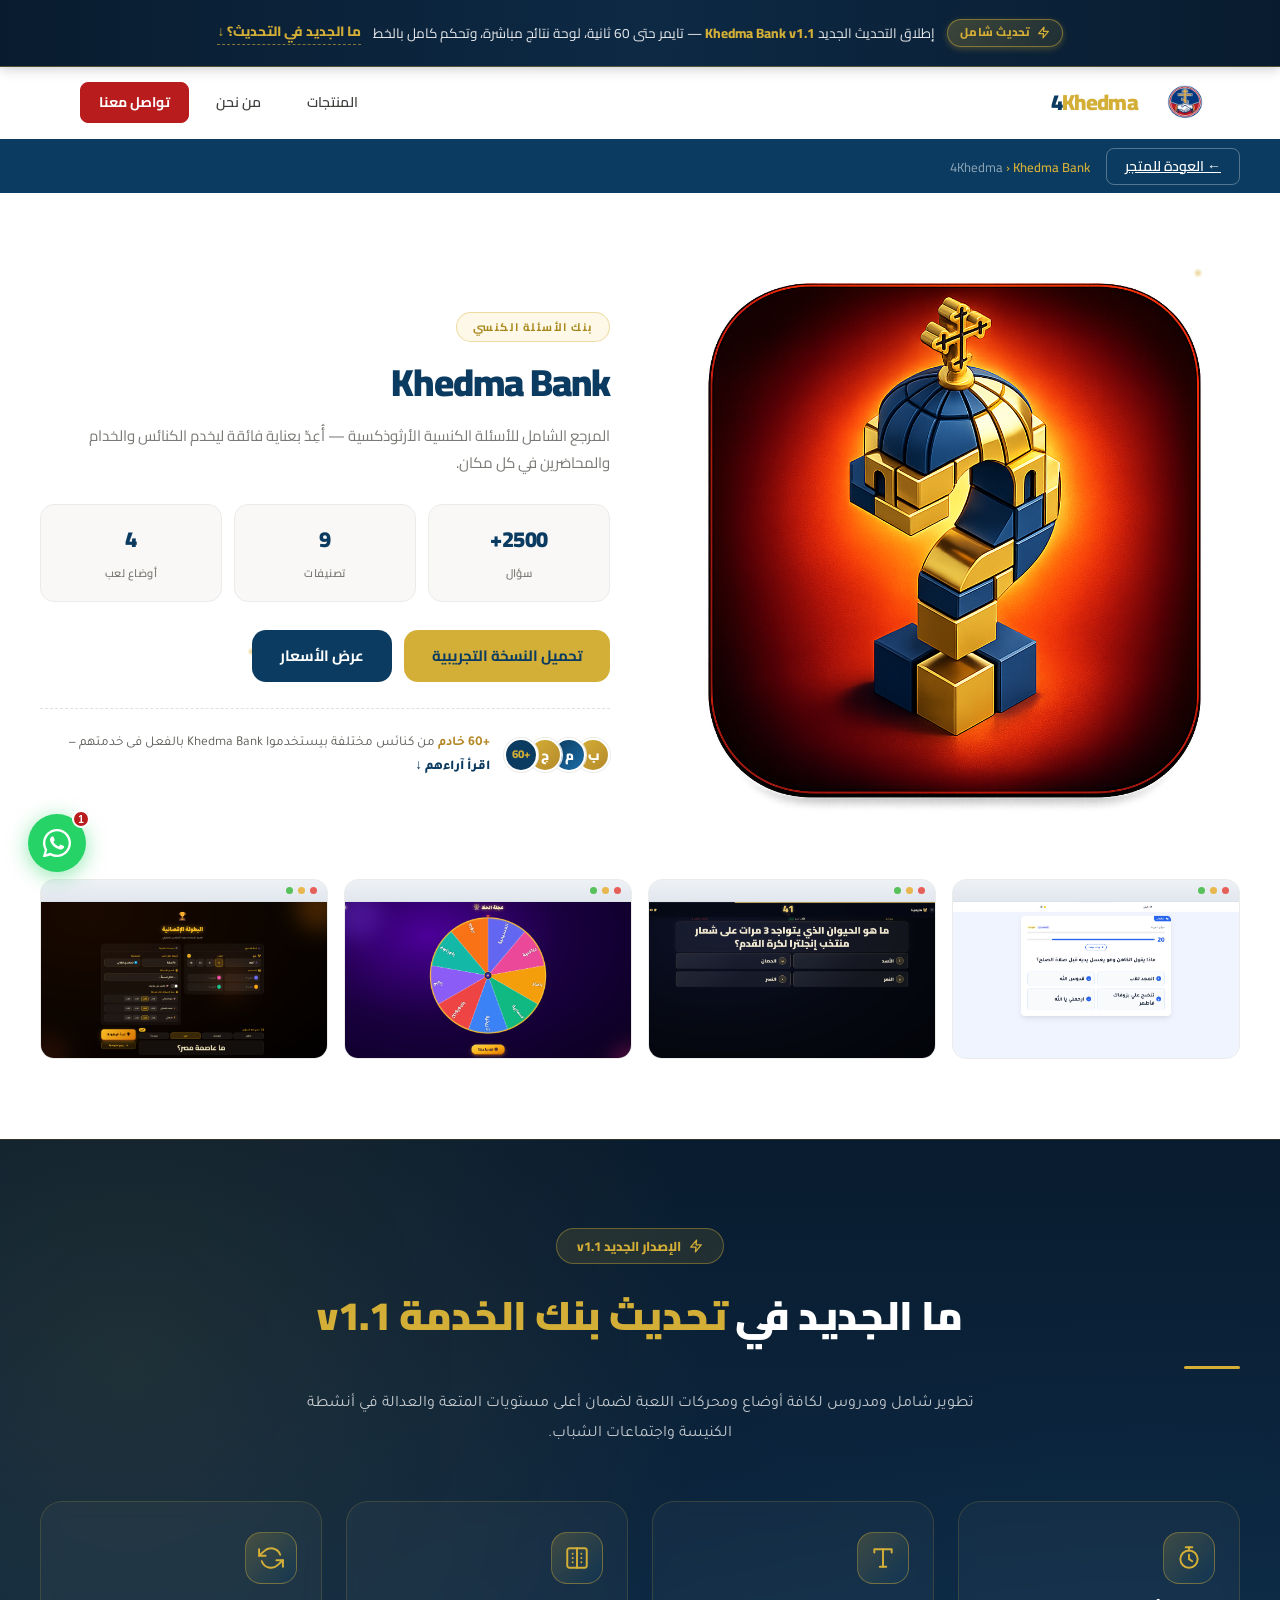
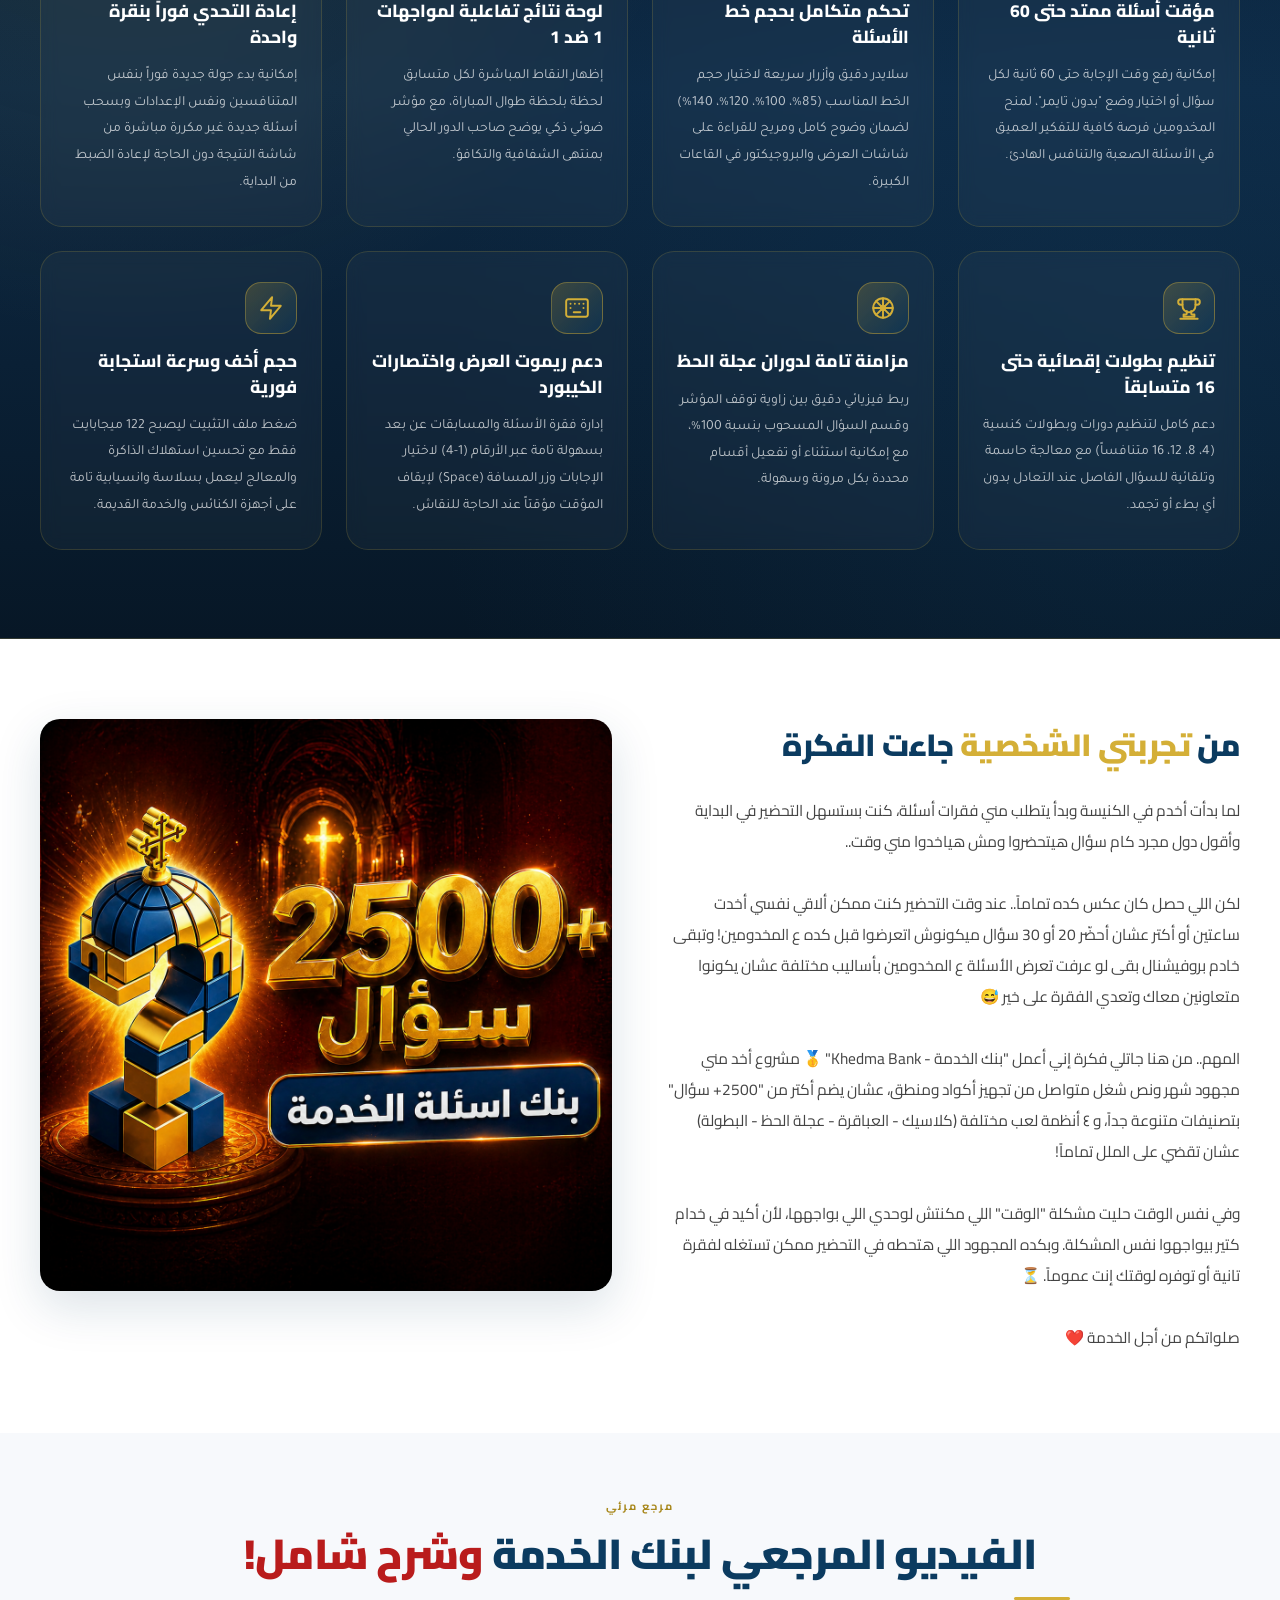
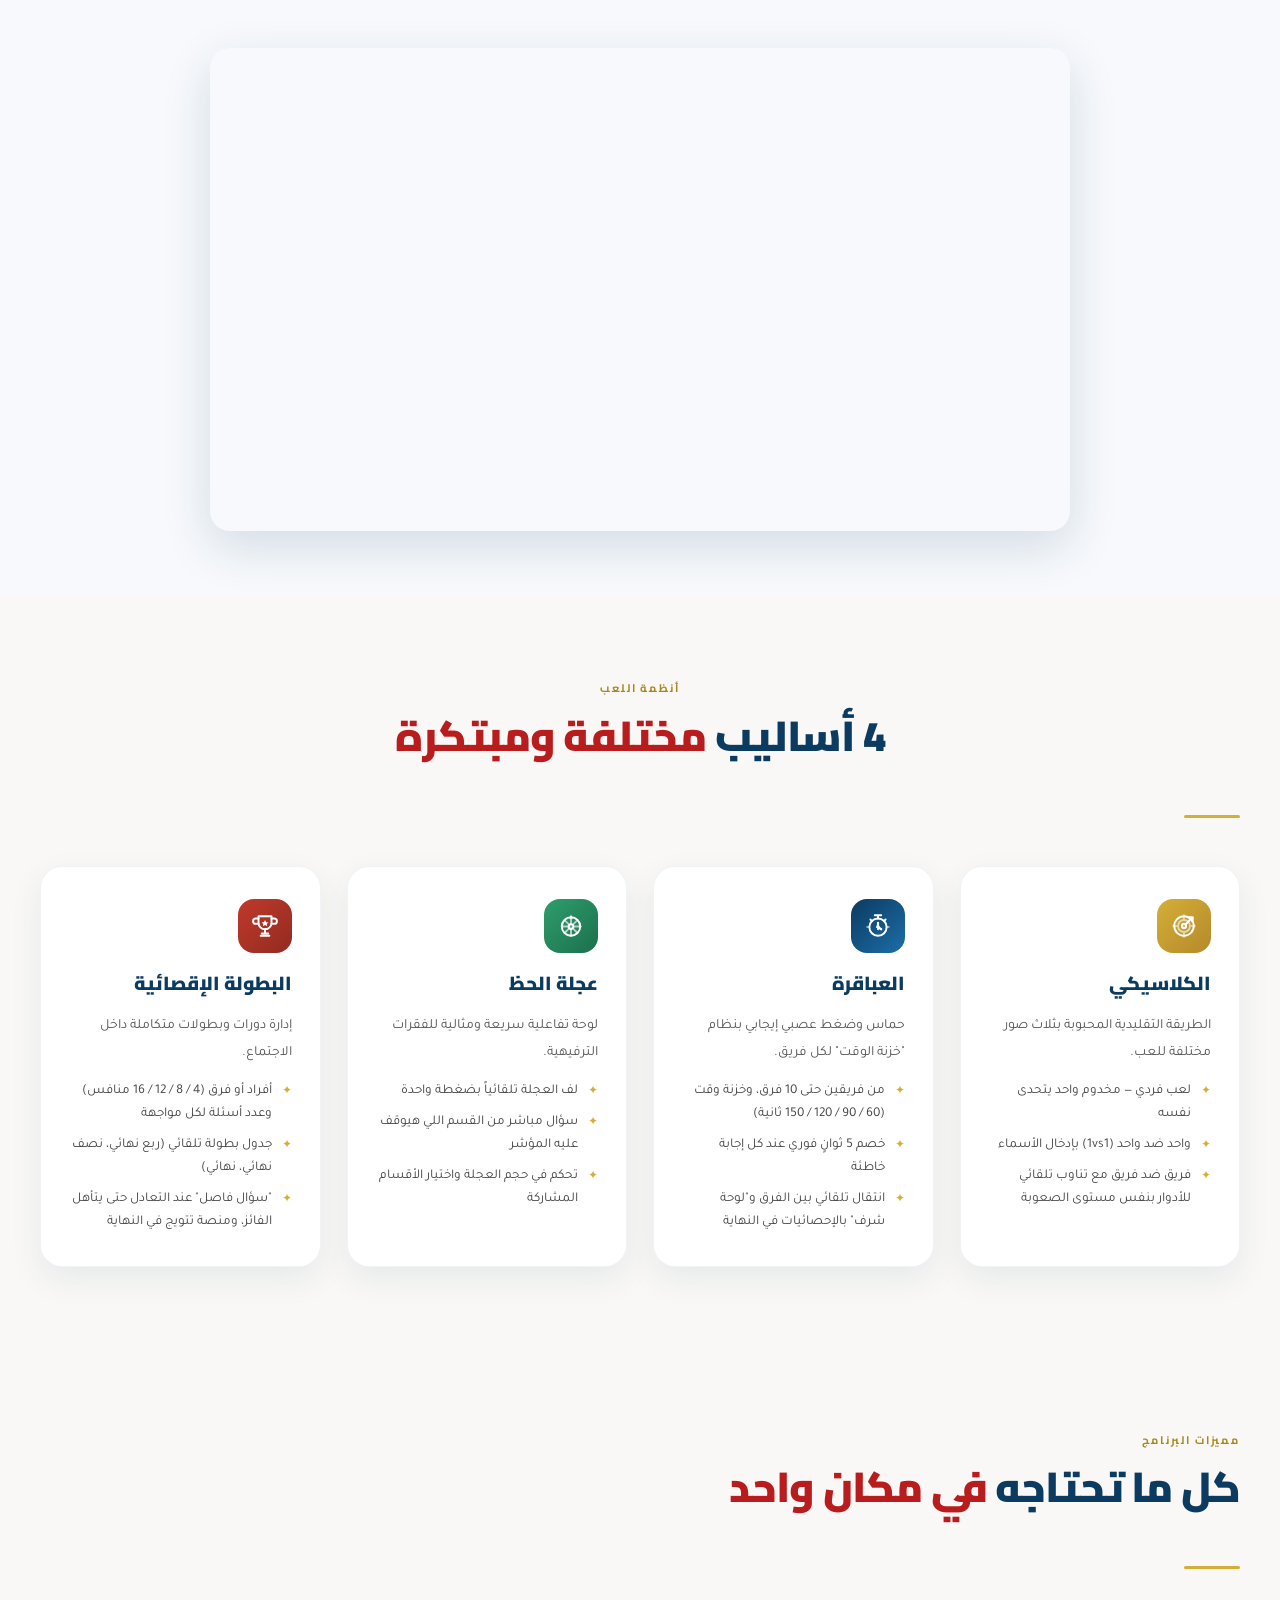
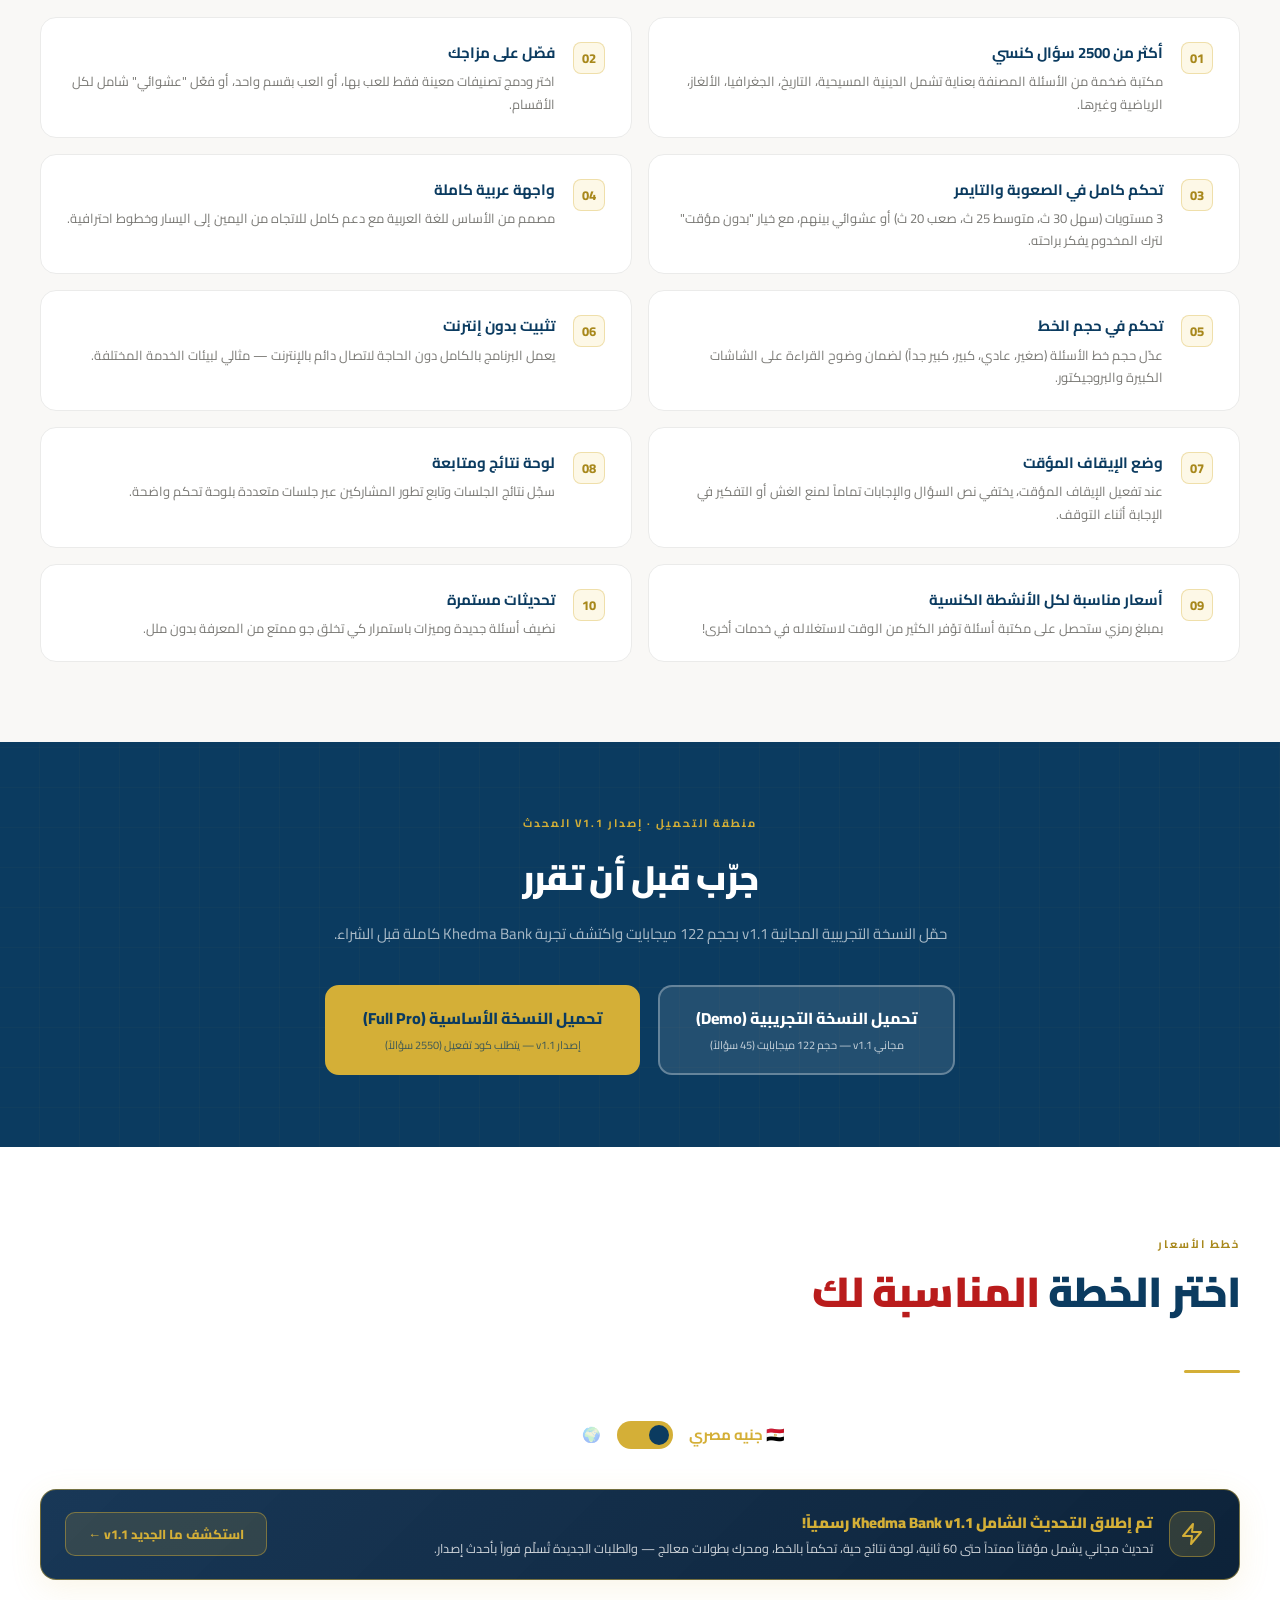
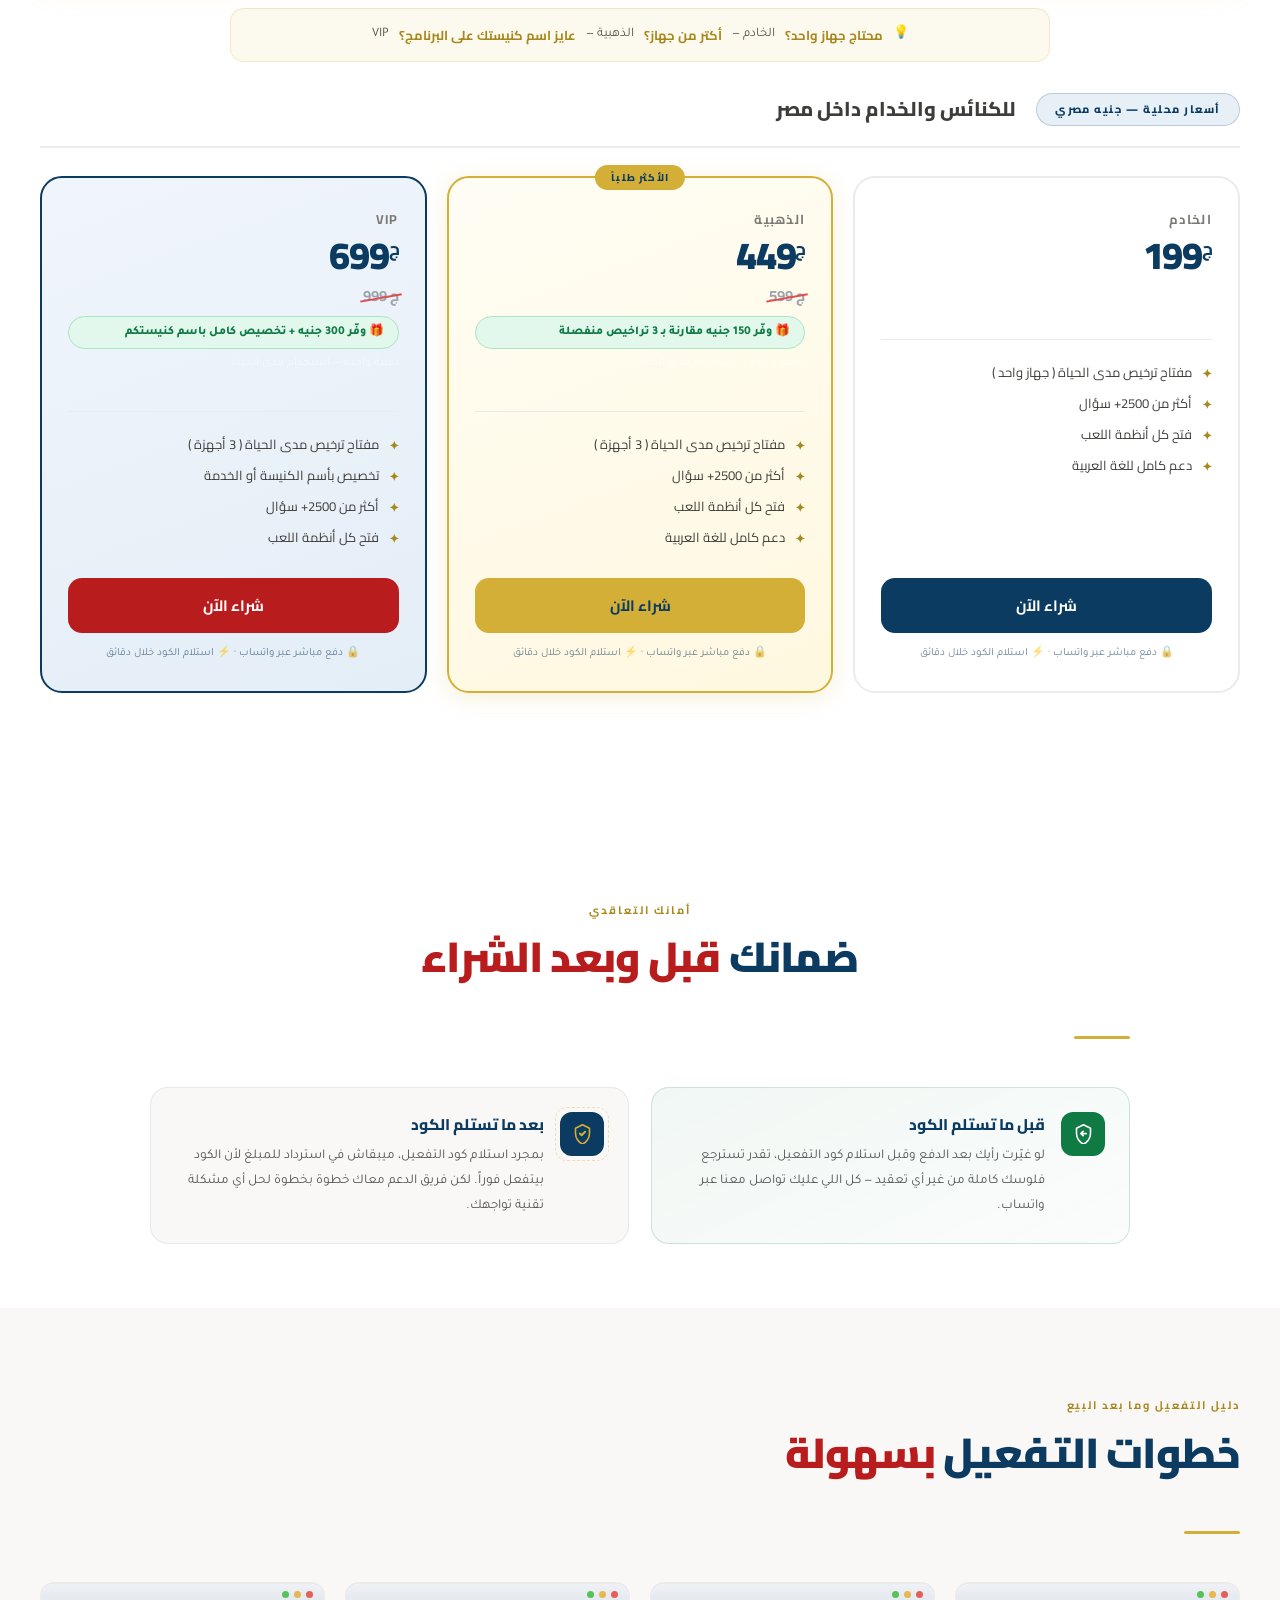
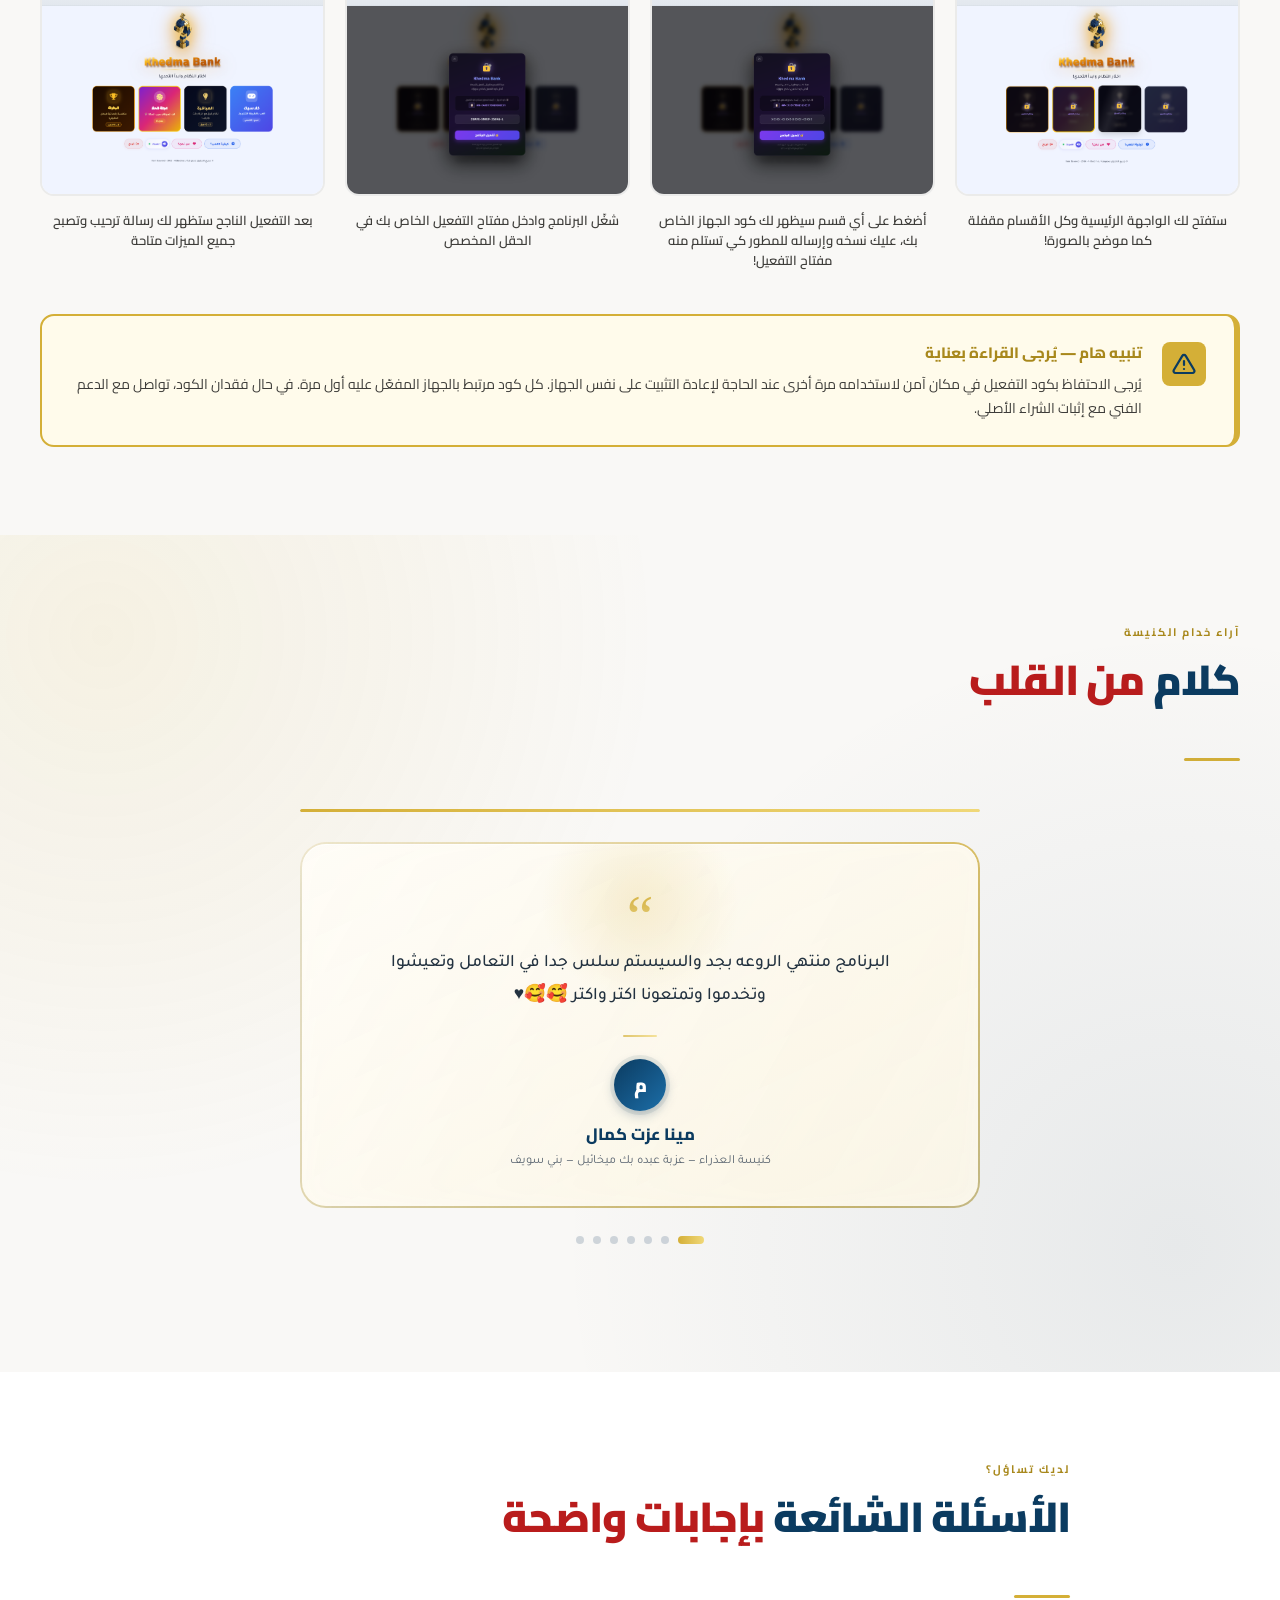
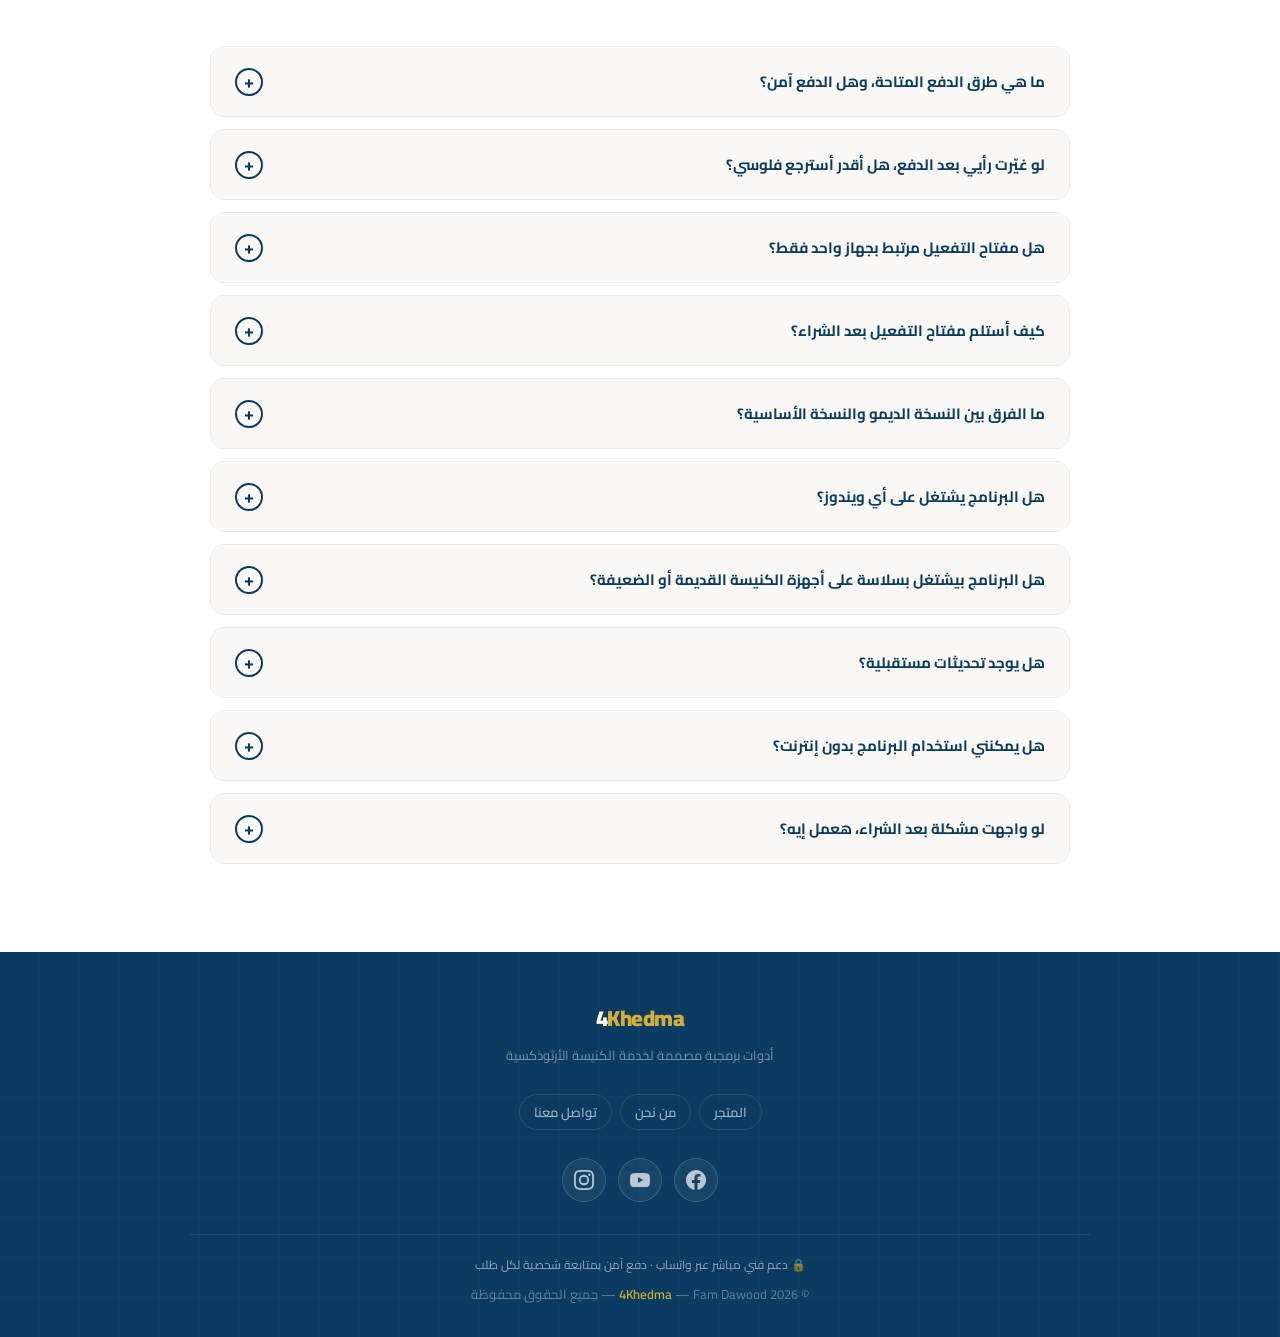
==== commit 256d6512: "fix: inline critical section styles, hard-code SVG dimensions, and add CSS cache-busting param" ====
--- a/products/khedma-bank/index.html
+++ b/products/khedma-bank/index.html
@@ -39,7 +39,76 @@
   <link rel="preconnect" href="https://fonts.googleapis.com">
   <link rel="preconnect" href="https://fonts.gstatic.com" crossorigin>
   <link href="https://fonts.googleapis.com/css2?family=Cairo:wght@300;400;500;600;700;900&family=Tajawal:wght@300;400;500;700;800&display=swap" rel="stylesheet">
-  <link rel="stylesheet" href="../../style.css">
+  <link rel="stylesheet" href="../../style.css?v=1.1.5">
+  <style>
+    /* Critical fallback styles to prevent any cache lag */
+    .announcement-bar {
+      background: linear-gradient(90deg, #091c2f 0%, #0d2944 50%, #091c2f 100%);
+      border-bottom: 1px solid rgba(212, 175, 55, 0.35);
+      color: #ffffff;
+      padding: 10px 16px;
+      position: relative;
+      z-index: 1000;
+      text-align: center;
+      font-family: 'Cairo', sans-serif;
+    }
+    .announcement-inner {
+      max-width: 1200px;
+      margin: 0 auto;
+      display: flex;
+      align-items: center;
+      justify-content: center;
+      flex-wrap: wrap;
+      gap: 12px;
+      font-size: 13.5px;
+    }
+    .announcement-pill {
+      display: inline-flex;
+      align-items: center;
+      gap: 6px;
+      padding: 3px 12px;
+      border-radius: 20px;
+      background: linear-gradient(135deg, rgba(212, 175, 55, 0.25) 0%, rgba(212, 175, 55, 0.1) 100%);
+      border: 1px solid rgba(212, 175, 55, 0.5);
+      color: #d4af37;
+      font-weight: 800;
+      font-size: 11.5px;
+      letter-spacing: 0.02em;
+      flex-shrink: 0;
+    }
+    .announcement-text {
+      color: rgba(255, 255, 255, 0.9);
+      line-height: 1.5;
+    }
+    .announcement-text strong {
+      color: #d4af37;
+      font-weight: 800;
+    }
+    .announcement-link {
+      color: #d4af37;
+      text-decoration: none;
+      font-weight: 800;
+      display: inline-flex;
+      align-items: center;
+      gap: 4px;
+      transition: color 0.2s, transform 0.2s;
+      border-bottom: 1px dashed rgba(212, 175, 55, 0.6);
+      padding-bottom: 1px;
+      white-space: nowrap;
+    }
+    .announcement-link:hover {
+      color: #ffffff;
+      border-color: #ffffff;
+      transform: translateX(-3px);
+    }
+    @media (max-width: 640px) {
+      .announcement-inner {
+        padding: 8px 14px;
+        font-size: 12px;
+        gap: 8px;
+      }
+    }
+  </style>
   <script type="application/ld+json">
   {
     "@context": "https://schema.org",
@@ -247,10 +316,126 @@
 </section>
 
 <!-- ══ WHAT'S NEW IN V1.1 ══ -->
+<style>
+  .whats-new-section {
+    padding: 88px 40px;
+    background: linear-gradient(180deg, #091c2f 0%, #0d2944 50%, #071726 100%);
+    color: #ffffff;
+    position: relative;
+    overflow: hidden;
+    border-top: 1px solid rgba(212, 175, 55, 0.2);
+    border-bottom: 1px solid rgba(212, 175, 55, 0.2);
+  }
+  .whats-new-section::before {
+    content: '';
+    position: absolute;
+    inset: 0;
+    background:
+      radial-gradient(circle at 10% 20%, rgba(212, 175, 55, 0.1) 0%, transparent 40%),
+      radial-gradient(circle at 90% 80%, rgba(22, 78, 122, 0.2) 0%, transparent 50%);
+    pointer-events: none;
+  }
+  .whats-new-inner {
+    max-width: 1200px;
+    margin: 0 auto;
+    position: relative;
+    z-index: 1;
+    text-align: center;
+  }
+  .wn-version-badge {
+    display: inline-flex;
+    align-items: center;
+    gap: 8px;
+    background: rgba(212, 175, 55, 0.12);
+    border: 1px solid rgba(212, 175, 55, 0.4);
+    color: var(--gold, #d4af37);
+    font-family: 'Cairo', sans-serif;
+    font-weight: 800;
+    font-size: 13px;
+    padding: 6px 20px;
+    border-radius: 24px;
+    margin-bottom: 18px;
+  }
+  .whats-new-title {
+    font-family: 'Cairo', sans-serif;
+    font-weight: 900;
+    font-size: clamp(26px, 3.2vw, 40px);
+    color: #ffffff;
+    margin-bottom: 14px;
+    letter-spacing: -0.01em;
+  }
+  .whats-new-title span {
+    color: var(--gold, #d4af37);
+  }
+  .whats-new-sub {
+    font-family: 'Tajawal', sans-serif;
+    font-size: 16px;
+    color: rgba(255, 255, 255, 0.75);
+    max-width: 720px;
+    margin: 0 auto 52px;
+    line-height: 1.9;
+  }
+  .wn-grid {
+    display: grid;
+    grid-template-columns: repeat(auto-fit, minmax(260px, 1fr));
+    gap: 24px;
+    text-align: right;
+  }
+  .wn-card {
+    background: rgba(255, 255, 255, 0.035);
+    border: 1px solid rgba(212, 175, 55, 0.18);
+    border-radius: 22px;
+    padding: 30px 24px;
+    transition: transform 0.35s ease, border-color 0.35s ease, box-shadow 0.35s ease, background 0.35s ease;
+    display: flex;
+    flex-direction: column;
+    gap: 14px;
+    backdrop-filter: blur(8px);
+    -webkit-backdrop-filter: blur(8px);
+  }
+  .wn-card:hover {
+    transform: translateY(-6px);
+    border-color: rgba(212, 175, 55, 0.55);
+    box-shadow: 0 20px 42px rgba(0, 0, 0, 0.3), 0 0 24px rgba(212, 175, 55, 0.15);
+    background: rgba(255, 255, 255, 0.06);
+  }
+  .wn-icon-wrap {
+    width: 52px;
+    height: 52px;
+    border-radius: 16px;
+    background: linear-gradient(135deg, rgba(212, 175, 55, 0.22) 0%, rgba(11, 59, 96, 0.45) 100%);
+    border: 1px solid rgba(212, 175, 55, 0.4);
+    color: var(--gold, #d4af37);
+    display: flex;
+    align-items: center;
+    justify-content: center;
+    flex-shrink: 0;
+  }
+  .wn-icon-wrap svg {
+    width: 26px !important;
+    height: 26px !important;
+    max-width: 26px !important;
+    max-height: 26px !important;
+    display: block;
+  }
+  .wn-card-title {
+    font-family: 'Cairo', sans-serif;
+    font-weight: 800;
+    font-size: 17.5px;
+    color: #ffffff;
+    line-height: 1.45;
+  }
+  .wn-card-desc {
+    font-family: 'Tajawal', sans-serif;
+    font-size: 14px;
+    line-height: 1.9;
+    color: rgba(255, 255, 255, 0.72);
+  }
+</style>
 <section class="whats-new-section" id="whats-new">
   <div class="whats-new-inner">
     <span class="wn-version-badge">
-      <svg viewBox="0 0 24 24" width="14" height="14" fill="none" stroke="currentColor" stroke-width="2.2" stroke-linecap="round" stroke-linejoin="round"><polygon points="13 2 3 14 12 14 11 22 21 10 12 10 13 2"></polygon></svg>
+      <svg viewBox="0 0 24 24" width="14" height="14" style="width:14px;height:14px;max-width:14px;max-height:14px;display:inline-block;" fill="none" stroke="currentColor" stroke-width="2.2" stroke-linecap="round" stroke-linejoin="round"><polygon points="13 2 3 14 12 14 11 22 21 10 12 10 13 2"></polygon></svg>
       الإصدار الجديد v1.1
     </span>
     <h2 class="whats-new-title">ما الجديد في <span>تحديث بنك الخدمة v1.1</span></h2>
@@ -262,7 +447,7 @@
       <!-- Card 1: Timer 60s -->
       <div class="wn-card">
         <div class="wn-icon-wrap">
-          <svg viewBox="0 0 24 24" fill="none" stroke="currentColor" stroke-width="1.8" stroke-linecap="round" stroke-linejoin="round">
+          <svg viewBox="0 0 24 24" width="26" height="26" style="width:26px;height:26px;max-width:26px;max-height:26px;display:block;" fill="none" stroke="currentColor" stroke-width="1.8" stroke-linecap="round" stroke-linejoin="round">
             <circle cx="12" cy="13" r="8"></circle>
             <line x1="12" y1="13" x2="12" y2="9"></line>
             <line x1="12" y1="13" x2="15" y2="15"></line>
@@ -277,7 +462,7 @@
       <!-- Card 2: Font scaling -->
       <div class="wn-card">
         <div class="wn-icon-wrap">
-          <svg viewBox="0 0 24 24" fill="none" stroke="currentColor" stroke-width="1.8" stroke-linecap="round" stroke-linejoin="round">
+          <svg viewBox="0 0 24 24" width="26" height="26" style="width:26px;height:26px;max-width:26px;max-height:26px;display:block;" fill="none" stroke="currentColor" stroke-width="1.8" stroke-linecap="round" stroke-linejoin="round">
             <polyline points="4 7 4 4 20 4 20 7"></polyline>
             <line x1="9" y1="20" x2="15" y2="20"></line>
             <line x1="12" y1="4" x2="12" y2="20"></line>
@@ -290,7 +475,7 @@
       <!-- Card 3: 1v1 live scoreboard -->
       <div class="wn-card">
         <div class="wn-icon-wrap">
-          <svg viewBox="0 0 24 24" fill="none" stroke="currentColor" stroke-width="1.8" stroke-linecap="round" stroke-linejoin="round">
+          <svg viewBox="0 0 24 24" width="26" height="26" style="width:26px;height:26px;max-width:26px;max-height:26px;display:block;" fill="none" stroke="currentColor" stroke-width="1.8" stroke-linecap="round" stroke-linejoin="round">
             <rect x="3" y="3" width="18" height="18" rx="2"></rect>
             <line x1="12" y1="3" x2="12" y2="21"></line>
             <path d="M8 8h.01M8 12h.01M8 16h.01M16 8h.01M16 12h.01M16 16h.01"></path>
@@ -303,7 +488,7 @@
       <!-- Card 4: Quick rematch -->
       <div class="wn-card">
         <div class="wn-icon-wrap">
-          <svg viewBox="0 0 24 24" fill="none" stroke="currentColor" stroke-width="1.8" stroke-linecap="round" stroke-linejoin="round">
+          <svg viewBox="0 0 24 24" width="26" height="26" style="width:26px;height:26px;max-width:26px;max-height:26px;display:block;" fill="none" stroke="currentColor" stroke-width="1.8" stroke-linecap="round" stroke-linejoin="round">
             <polyline points="1 4 1 10 7 10"></polyline>
             <polyline points="23 20 23 14 17 14"></polyline>
             <path d="M20.49 9A9 9 0 0 0 5.64 5.64L1 10m22 4l-4.64 4.36A9 9 0 0 1 3.51 15"></path>
@@ -316,7 +501,7 @@
       <!-- Card 5: Tournament engine -->
       <div class="wn-card">
         <div class="wn-icon-wrap">
-          <svg viewBox="0 0 24 24" fill="none" stroke="currentColor" stroke-width="1.8" stroke-linecap="round" stroke-linejoin="round">
+          <svg viewBox="0 0 24 24" width="26" height="26" style="width:26px;height:26px;max-width:26px;max-height:26px;display:block;" fill="none" stroke="currentColor" stroke-width="1.8" stroke-linecap="round" stroke-linejoin="round">
             <path d="M6 9H4.5a2.5 2.5 0 0 1 0-5H6"></path>
             <path d="M18 9h1.5a2.5 2.5 0 0 0 0-5H18"></path>
             <path d="M4 22h16"></path>
@@ -331,7 +516,7 @@
       <!-- Card 6: Wheel physics -->
       <div class="wn-card">
         <div class="wn-icon-wrap">
-          <svg viewBox="0 0 24 24" fill="none" stroke="currentColor" stroke-width="1.8" stroke-linecap="round" stroke-linejoin="round">
+          <svg viewBox="0 0 24 24" width="26" height="26" style="width:26px;height:26px;max-width:26px;max-height:26px;display:block;" fill="none" stroke="currentColor" stroke-width="1.8" stroke-linecap="round" stroke-linejoin="round">
             <circle cx="12" cy="12" r="9"></circle>
             <line x1="12" y1="3" x2="12" y2="21"></line>
             <line x1="3" y1="12" x2="21" y2="12"></line>
@@ -347,7 +532,7 @@
       <!-- Card 7: Remote & Keyboard -->
       <div class="wn-card">
         <div class="wn-icon-wrap">
-          <svg viewBox="0 0 24 24" fill="none" stroke="currentColor" stroke-width="1.8" stroke-linecap="round" stroke-linejoin="round">
+          <svg viewBox="0 0 24 24" width="26" height="26" style="width:26px;height:26px;max-width:26px;max-height:26px;display:block;" fill="none" stroke="currentColor" stroke-width="1.8" stroke-linecap="round" stroke-linejoin="round">
             <rect x="2" y="4" width="20" height="16" rx="2"></rect>
             <line x1="6" y1="8" x2="6.01" y2="8"></line>
             <line x1="10" y1="8" x2="10.01" y2="8"></line>
@@ -365,7 +550,7 @@
       <!-- Card 8: Size & Speed -->
       <div class="wn-card">
         <div class="wn-icon-wrap">
-          <svg viewBox="0 0 24 24" fill="none" stroke="currentColor" stroke-width="1.8" stroke-linecap="round" stroke-linejoin="round">
+          <svg viewBox="0 0 24 24" width="26" height="26" style="width:26px;height:26px;max-width:26px;max-height:26px;display:block;" fill="none" stroke="currentColor" stroke-width="1.8" stroke-linecap="round" stroke-linejoin="round">
             <polygon points="13 2 3 14 12 14 11 22 21 10 12 10 13 2"></polygon>
           </svg>
         </div>
@@ -428,7 +613,7 @@
     width:54px; height:54px; border-radius:16px; display:flex; align-items:center; justify-content:center;
     color:#fff; background:linear-gradient(135deg, var(--gold) 0%, #b5892a 100%);
   }
-  .mode-icon-wrap svg{ width:26px; height:26px; }
+  .mode-icon-wrap svg{ width:26px !important; height:26px !important; max-width:26px; max-height:26px; display:block; }
   .mode-card:nth-child(2) .mode-icon-wrap{ background:linear-gradient(135deg, var(--blue) 0%, #1c6ea8 100%); }
   .mode-card:nth-child(3) .mode-icon-wrap{ background:linear-gradient(135deg, #2e9e6d 0%, #1c6f4c 100%); }
   .mode-card:nth-child(4) .mode-icon-wrap{ background:linear-gradient(135deg, #c0392b 0%, #922b21 100%); }
@@ -445,7 +630,7 @@
     <div class="divider"></div>
     <div class="modes-grid">
       <div class="mode-card">
-        <div class="mode-icon-wrap icon-roundel"><svg viewBox="0 0 24 24" fill="none" stroke="currentColor" stroke-width="1.8" stroke-linecap="round" stroke-linejoin="round"><circle cx="12" cy="12" r="9"></circle><circle cx="12" cy="12" r="5.5" opacity="0.6"></circle><circle cx="12" cy="12" r="2" fill="currentColor" fill-opacity="0.3"></circle><path d="M12 2v3M12 19v3M2 12h3M19 12h3" opacity="0.5"></path><path d="M14.5 9.5L20 4M20 4h-4M20 4v4" stroke-width="2"></path></svg></div>
+        <div class="mode-icon-wrap icon-roundel"><svg viewBox="0 0 24 24" width="26" height="26" style="width:26px;height:26px;max-width:26px;max-height:26px;display:block;" fill="none" stroke="currentColor" stroke-width="1.8" stroke-linecap="round" stroke-linejoin="round"><circle cx="12" cy="12" r="9"></circle><circle cx="12" cy="12" r="5.5" opacity="0.6"></circle><circle cx="12" cy="12" r="2" fill="currentColor" fill-opacity="0.3"></circle><path d="M12 2v3M12 19v3M2 12h3M19 12h3" opacity="0.5"></path><path d="M14.5 9.5L20 4M20 4h-4M20 4v4" stroke-width="2"></path></svg></div>
         <p class="mode-title">الكلاسيكي</p>
         <p class="mode-desc">الطريقة التقليدية المحبوبة بثلاث صور مختلفة للعب.</p>
         <ul class="mode-points">
@@ -455,7 +640,7 @@
         </ul>
       </div>
       <div class="mode-card">
-        <div class="mode-icon-wrap icon-roundel"><svg viewBox="0 0 24 24" fill="none" stroke="currentColor" stroke-width="1.8" stroke-linecap="round" stroke-linejoin="round"><circle cx="12" cy="13" r="8"></circle><path d="M12 9v4l3 2" stroke-width="2"></path><path d="M12 2v3M9 2h6M19 6l-1.5 1.5M5 6l1.5 1.5"></path><path d="M2 13h2M20 13h2" opacity="0.5"></path><polygon points="12 11 11 13 13 13 12 15" fill="currentColor" opacity="0.9"></polygon></svg></div>
+        <div class="mode-icon-wrap icon-roundel"><svg viewBox="0 0 24 24" width="26" height="26" style="width:26px;height:26px;max-width:26px;max-height:26px;display:block;" fill="none" stroke="currentColor" stroke-width="1.8" stroke-linecap="round" stroke-linejoin="round"><circle cx="12" cy="13" r="8"></circle><path d="M12 9v4l3 2" stroke-width="2"></path><path d="M12 2v3M9 2h6M19 6l-1.5 1.5M5 6l1.5 1.5"></path><path d="M2 13h2M20 13h2" opacity="0.5"></path><polygon points="12 11 11 13 13 13 12 15" fill="currentColor" opacity="0.9"></polygon></svg></div>
         <p class="mode-title">العباقرة</p>
         <p class="mode-desc">حماس وضغط عصبي إيجابي بنظام "خزنة الوقت" لكل فريق.</p>
         <ul class="mode-points">
@@ -465,7 +650,7 @@
         </ul>
       </div>
       <div class="mode-card">
-        <div class="mode-icon-wrap icon-roundel"><svg viewBox="0 0 24 24" fill="none" stroke="currentColor" stroke-width="1.8" stroke-linecap="round" stroke-linejoin="round"><circle cx="12" cy="12.5" r="8.5"></circle><circle cx="12" cy="12.5" r="2.2" fill="currentColor" fill-opacity="0.25"></circle><path d="M12 4v6M12 15v6M4 12.5h6M15 12.5h6M6.3 6.8l4.2 4.2M13.5 14l4.2 4.2M6.3 18.2l4.2-4.2M13.5 11l4.2-4.2" opacity="0.65"></path><polygon points="12 1.5 14 5 10 5" fill="currentColor" stroke="none"></polygon></svg></div>
+        <div class="mode-icon-wrap icon-roundel"><svg viewBox="0 0 24 24" width="26" height="26" style="width:26px;height:26px;max-width:26px;max-height:26px;display:block;" fill="none" stroke="currentColor" stroke-width="1.8" stroke-linecap="round" stroke-linejoin="round"><circle cx="12" cy="12.5" r="8.5"></circle><circle cx="12" cy="12.5" r="2.2" fill="currentColor" fill-opacity="0.25"></circle><path d="M12 4v6M12 15v6M4 12.5h6M15 12.5h6M6.3 6.8l4.2 4.2M13.5 14l4.2 4.2M6.3 18.2l4.2-4.2M13.5 11l4.2-4.2" opacity="0.65"></path><polygon points="12 1.5 14 5 10 5" fill="currentColor" stroke="none"></polygon></svg></div>
         <p class="mode-title">عجلة الحظ</p>
         <p class="mode-desc">لوحة تفاعلية سريعة ومثالية للفقرات الترفيهية.</p>
         <ul class="mode-points">
@@ -475,7 +660,7 @@
         </ul>
       </div>
       <div class="mode-card">
-        <div class="mode-icon-wrap icon-roundel"><svg viewBox="0 0 24 24" fill="none" stroke="currentColor" stroke-width="1.8" stroke-linecap="round" stroke-linejoin="round"><path d="M6 3h12v6a6 6 0 0 1-12 0V3z"></path><path d="M6 5H3.5a2.5 2.5 0 0 0 0 5H6M18 5h2.5a2.5 2.5 0 0 1 0 5H18"></path><path d="M12 15v4M8 21h8M9 19h6"></path><polygon points="12 6.5 13 8.5 15.2 8.7 13.6 10.1 14 12.2 12 11.1 10 12.2 10.4 10.1 8.8 8.7 11 8.5" fill="currentColor" stroke="none"></polygon></svg></div>
+        <div class="mode-icon-wrap icon-roundel"><svg viewBox="0 0 24 24" width="26" height="26" style="width:26px;height:26px;max-width:26px;max-height:26px;display:block;" fill="none" stroke="currentColor" stroke-width="1.8" stroke-linecap="round" stroke-linejoin="round"><path d="M6 3h12v6a6 6 0 0 1-12 0V3z"></path><path d="M6 5H3.5a2.5 2.5 0 0 0 0 5H6M18 5h2.5a2.5 2.5 0 0 1 0 5H18"></path><path d="M12 15v4M8 21h8M9 19h6"></path><polygon points="12 6.5 13 8.5 15.2 8.7 13.6 10.1 14 12.2 12 11.1 10 12.2 10.4 10.1 8.8 8.7 11 8.5" fill="currentColor" stroke="none"></polygon></svg></div>
         <p class="mode-title">البطولة الإقصائية</p>
         <p class="mode-desc">إدارة دورات وبطولات متكاملة داخل الاجتماع.</p>
         <ul class="mode-points">
@@ -757,7 +942,7 @@
   .guarantee-icon{
     width:44px; height:44px; flex-shrink:0; border-radius:12px; display:flex; align-items:center; justify-content:center;
   }
-  .guarantee-icon svg{ width:21px; height:21px; }
+  .guarantee-icon svg{ width:21px !important; height:21px !important; max-width:21px; max-height:21px; display:block; }
   .guarantee-card.positive .guarantee-icon{ background:#0f7a44; color:#fff; }
   .guarantee-card:not(.positive) .guarantee-icon{ background:var(--blue); color:var(--gold); }
   .guarantee-title{ font-family:Cairo,sans-serif; font-weight:800; font-size:15.5px; color:var(--blue); margin-bottom:6px; }
@@ -770,11 +955,11 @@
     <div class="divider"></div>
     <div class="guarantee-grid">
       <div class="guarantee-card positive">
-        <div class="guarantee-icon icon-roundel"><svg viewBox="0 0 24 24" fill="none" stroke="currentColor" stroke-width="1.8" stroke-linecap="round" stroke-linejoin="round"><path d="M12 2l8 4v6c0 5.5-3.8 10.2-8 12-4.2-1.8-8-6.5-8-12V6l8-4z"></path><path d="M9 12h6M9 12l2.5-2.5M9 12l2.5 2.5" stroke-width="2"></path></svg></div>
+        <div class="guarantee-icon icon-roundel"><svg viewBox="0 0 24 24" width="21" height="21" style="width:21px;height:21px;max-width:21px;max-height:21px;display:block;" fill="none" stroke="currentColor" stroke-width="1.8" stroke-linecap="round" stroke-linejoin="round"><path d="M12 2l8 4v6c0 5.5-3.8 10.2-8 12-4.2-1.8-8-6.5-8-12V6l8-4z"></path><path d="M9 12h6M9 12l2.5-2.5M9 12l2.5 2.5" stroke-width="2"></path></svg></div>
         <div><p class="guarantee-title">قبل ما تستلم الكود</p><p class="guarantee-desc">لو غيّرت رأيك بعد الدفع وقبل استلام كود التفعيل، تقدر تسترجع فلوسك كاملة من غير أي تعقيد — كل اللي عليك تواصل معنا عبر واتساب.</p></div>
       </div>
       <div class="guarantee-card">
-        <div class="guarantee-icon icon-roundel"><svg viewBox="0 0 24 24" fill="none" stroke="currentColor" stroke-width="1.8" stroke-linecap="round" stroke-linejoin="round"><path d="M12 2l8 4v6c0 5.5-3.8 10.2-8 12-4.2-1.8-8-6.5-8-12V6l8-4z"></path><path d="M9 12l2 2 4-4" stroke-width="2.2"></path></svg></div>
+        <div class="guarantee-icon icon-roundel"><svg viewBox="0 0 24 24" width="21" height="21" style="width:21px;height:21px;max-width:21px;max-height:21px;display:block;" fill="none" stroke="currentColor" stroke-width="1.8" stroke-linecap="round" stroke-linejoin="round"><path d="M12 2l8 4v6c0 5.5-3.8 10.2-8 12-4.2-1.8-8-6.5-8-12V6l8-4z"></path><path d="M9 12l2 2 4-4" stroke-width="2.2"></path></svg></div>
         <div><p class="guarantee-title">بعد ما تستلم الكود</p><p class="guarantee-desc">بمجرد استلام كود التفعيل، ميبقاش في استرداد للمبلغ لأن الكود بيتفعل فوراً. لكن فريق الدعم معاك خطوة بخطوة لحل أي مشكلة تقنية تواجهك.</p></div>
       </div>
     </div>
--- a/style.css
+++ b/style.css
@@ -3307,8 +3307,10 @@
   flex-shrink: 0;
 }
 .wn-icon-wrap svg {
-  width: 26px;
-  height: 26px;
+  width: 26px !important;
+  height: 26px !important;
+  max-width: 26px !important;
+  max-height: 26px !important;
   display: block;
 }
 .wn-card-title {
@@ -3366,8 +3368,11 @@
   box-shadow: 0 8px 24px rgba(0, 0, 0, 0.25);
 }
 .winter-icon-badge svg {
-  width: 38px;
-  height: 38px;
+  width: 38px !important;
+  height: 38px !important;
+  max-width: 38px !important;
+  max-height: 38px !important;
+  display: block;
 }
 .product-badge.badge-soon {
   background: linear-gradient(135deg, #1c6ea8 0%, #0b3b60 100%);
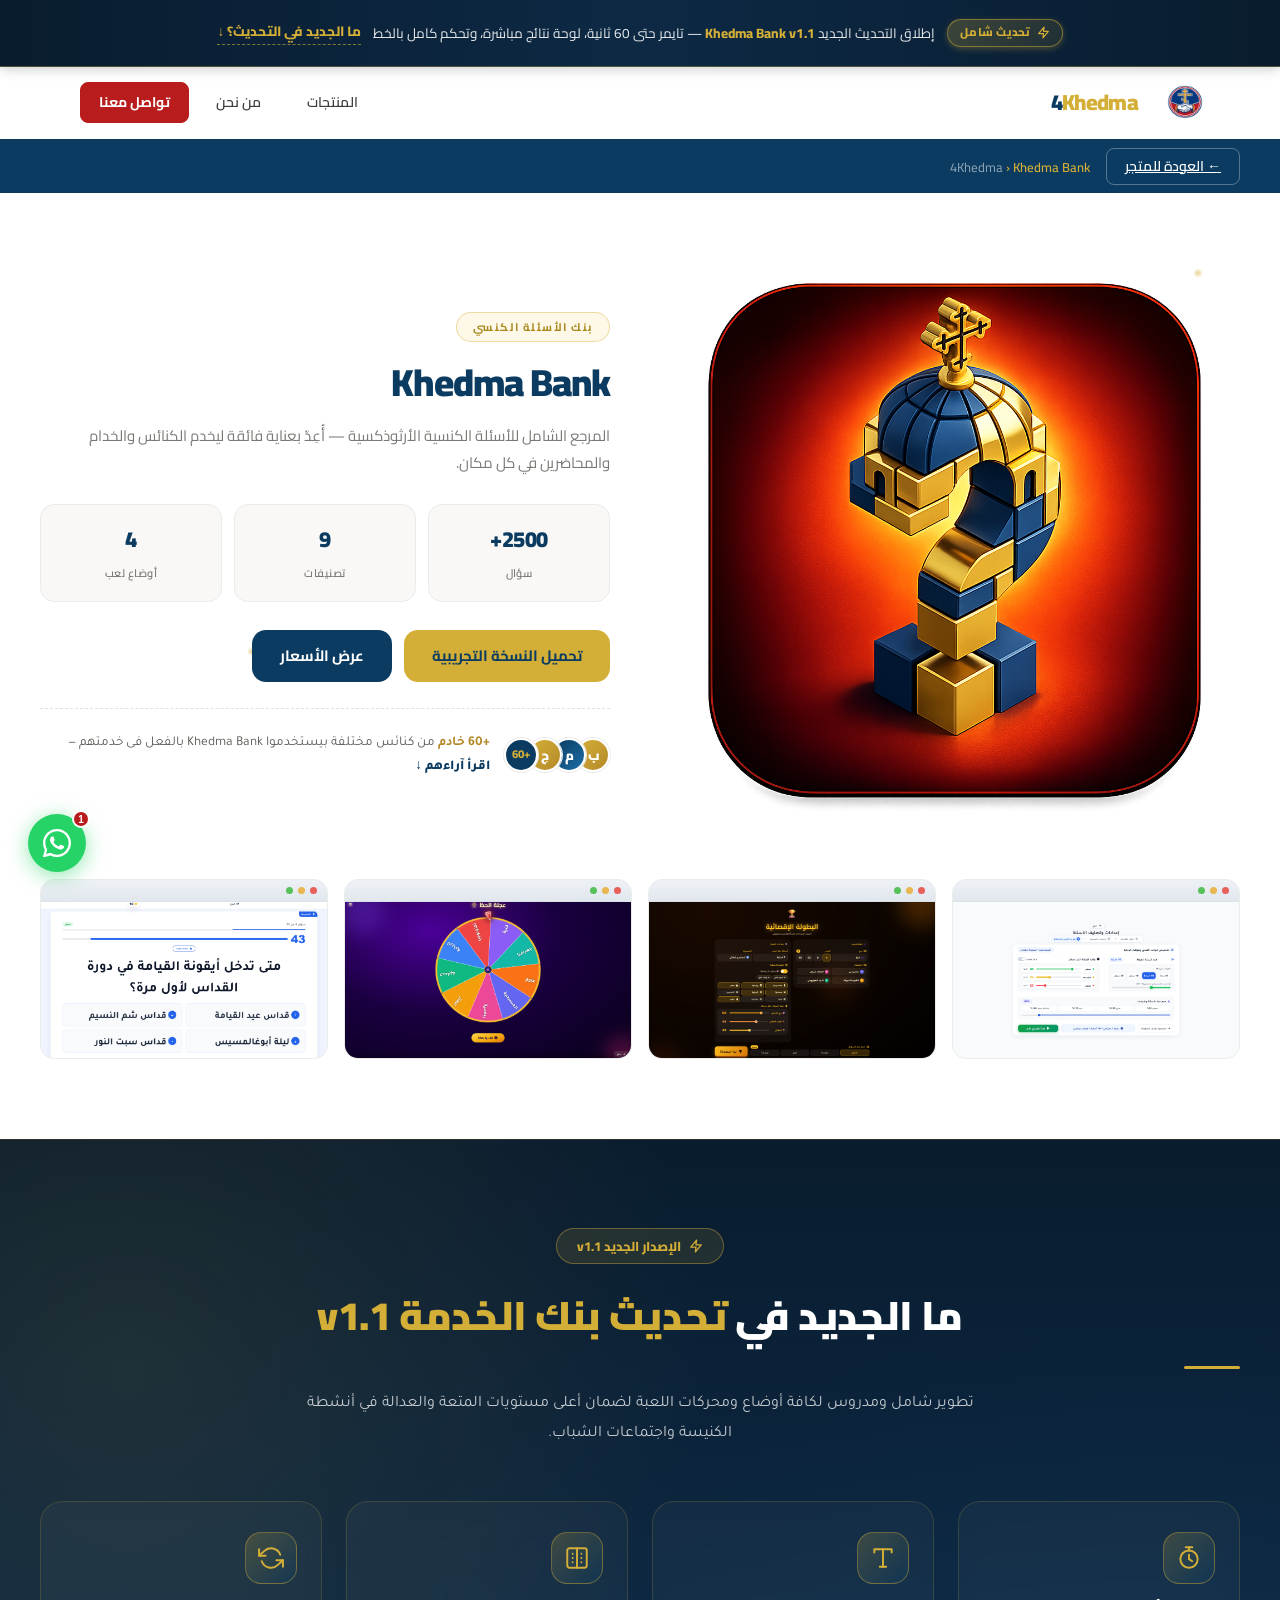
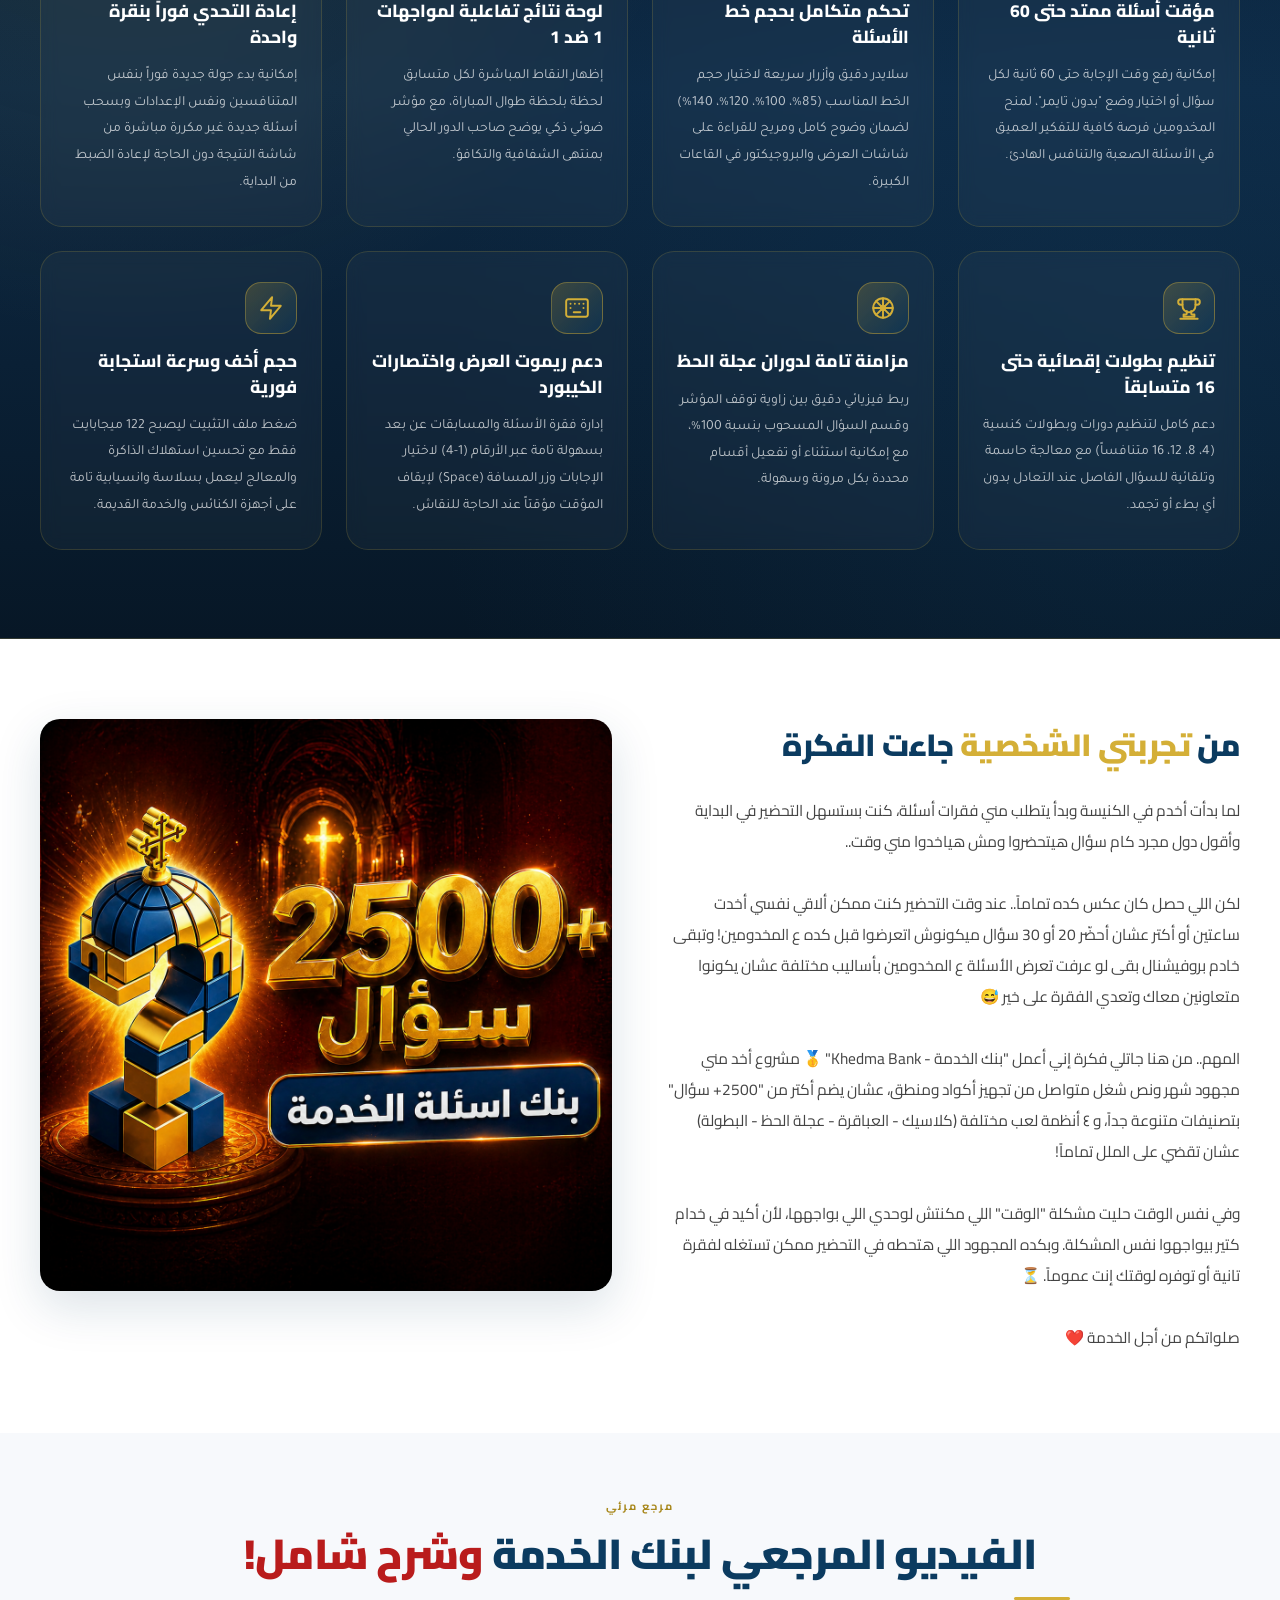
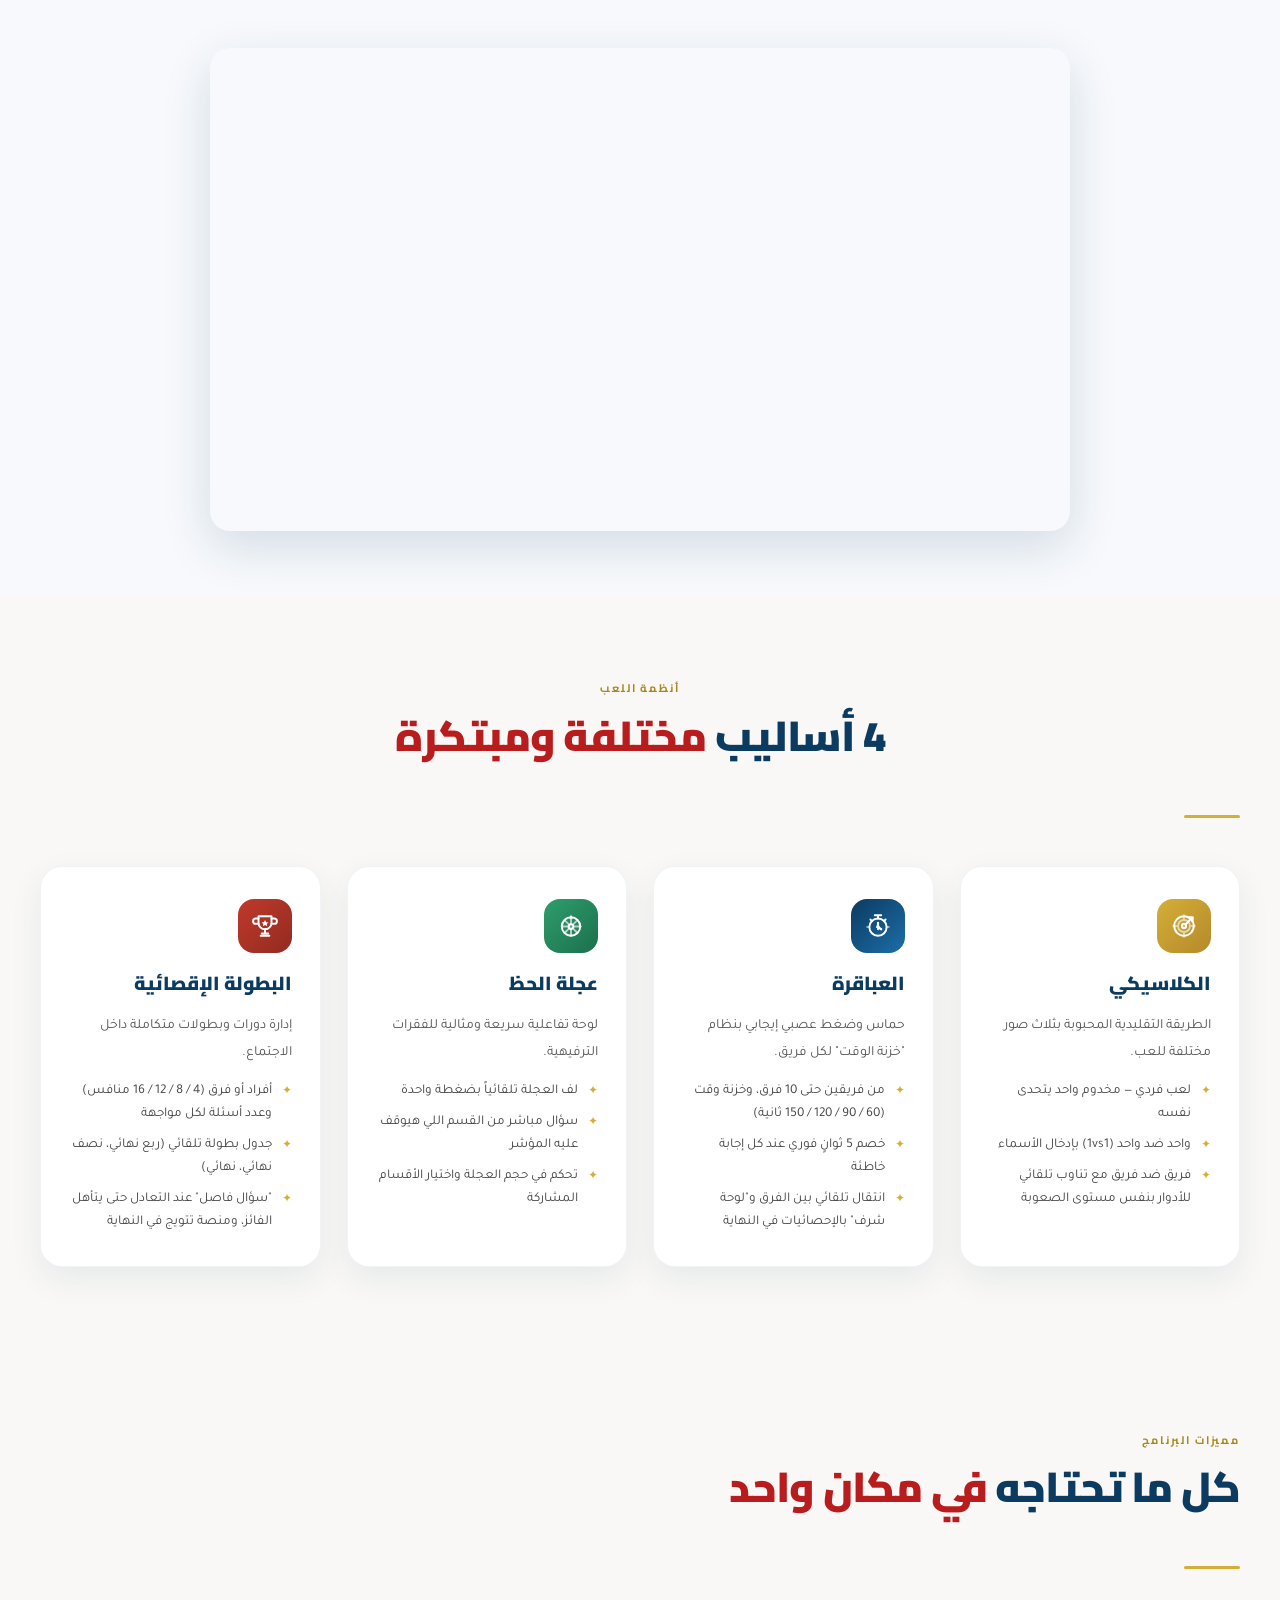
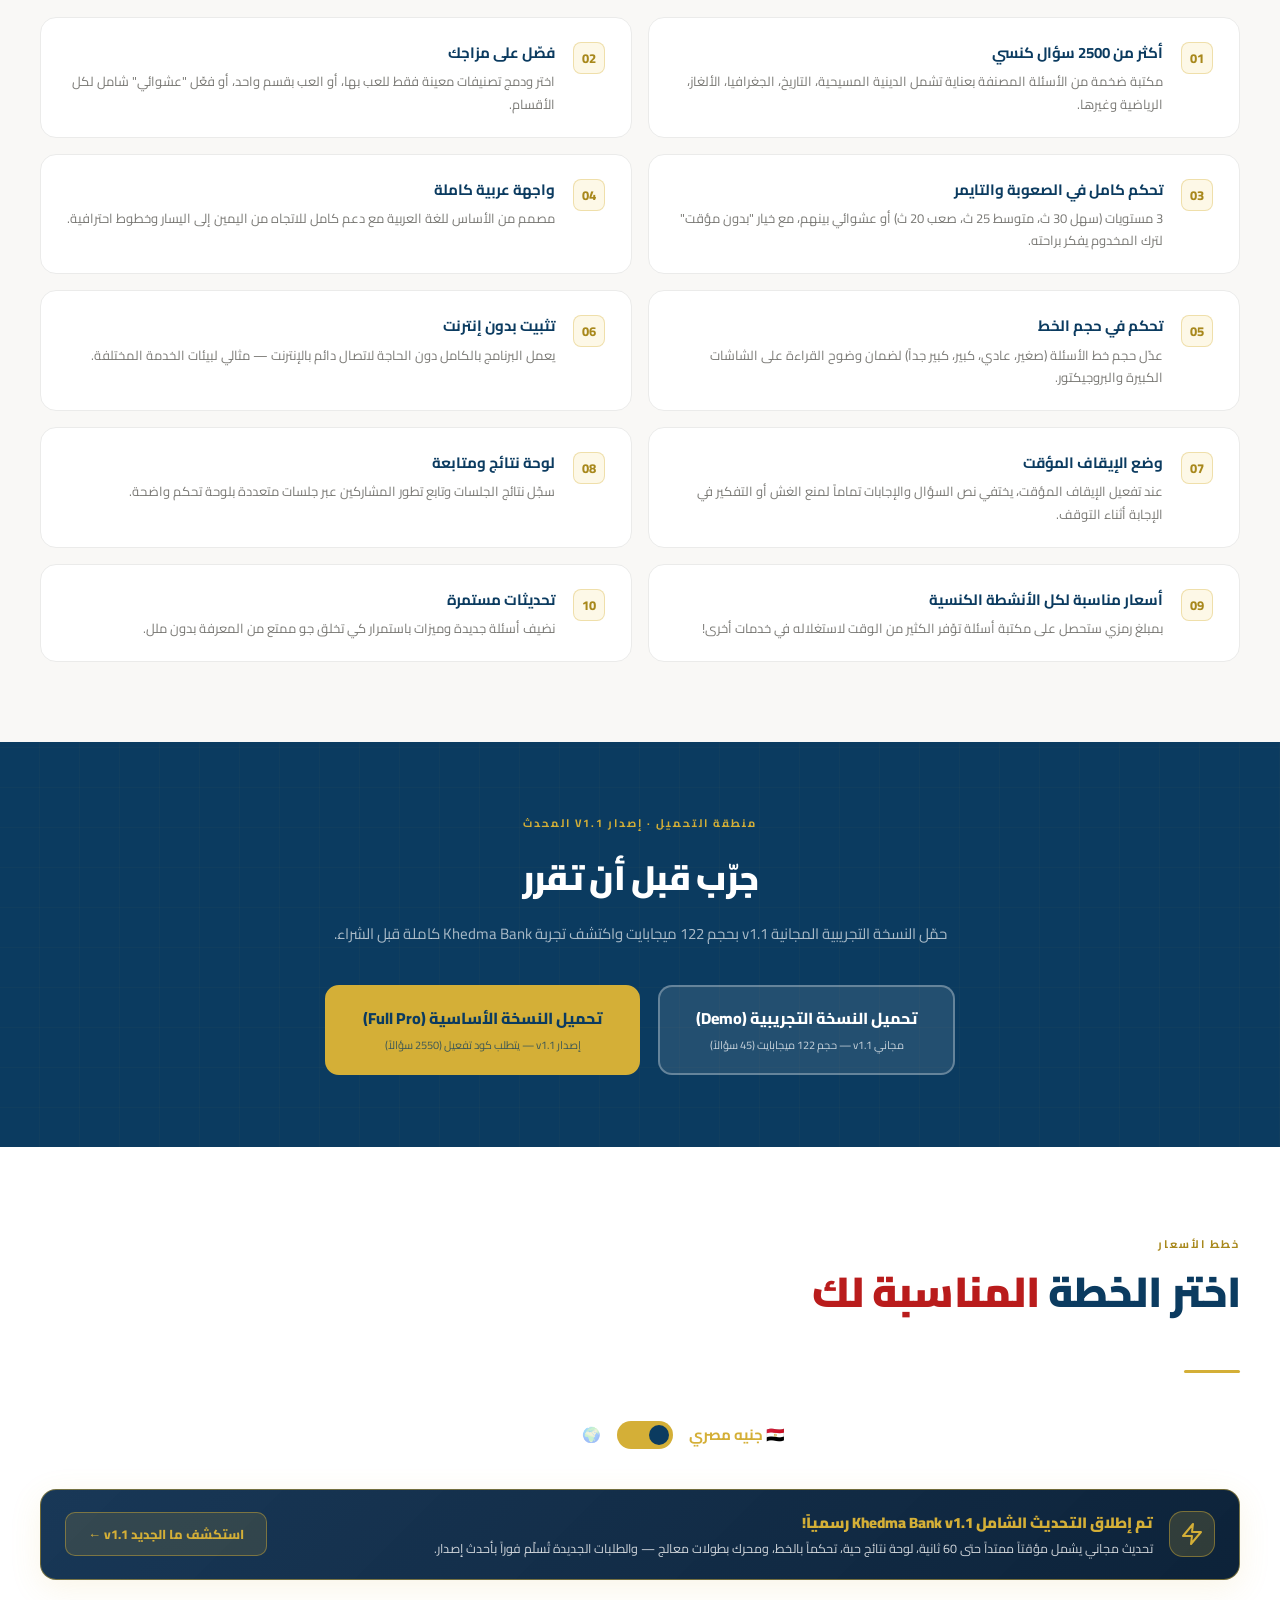
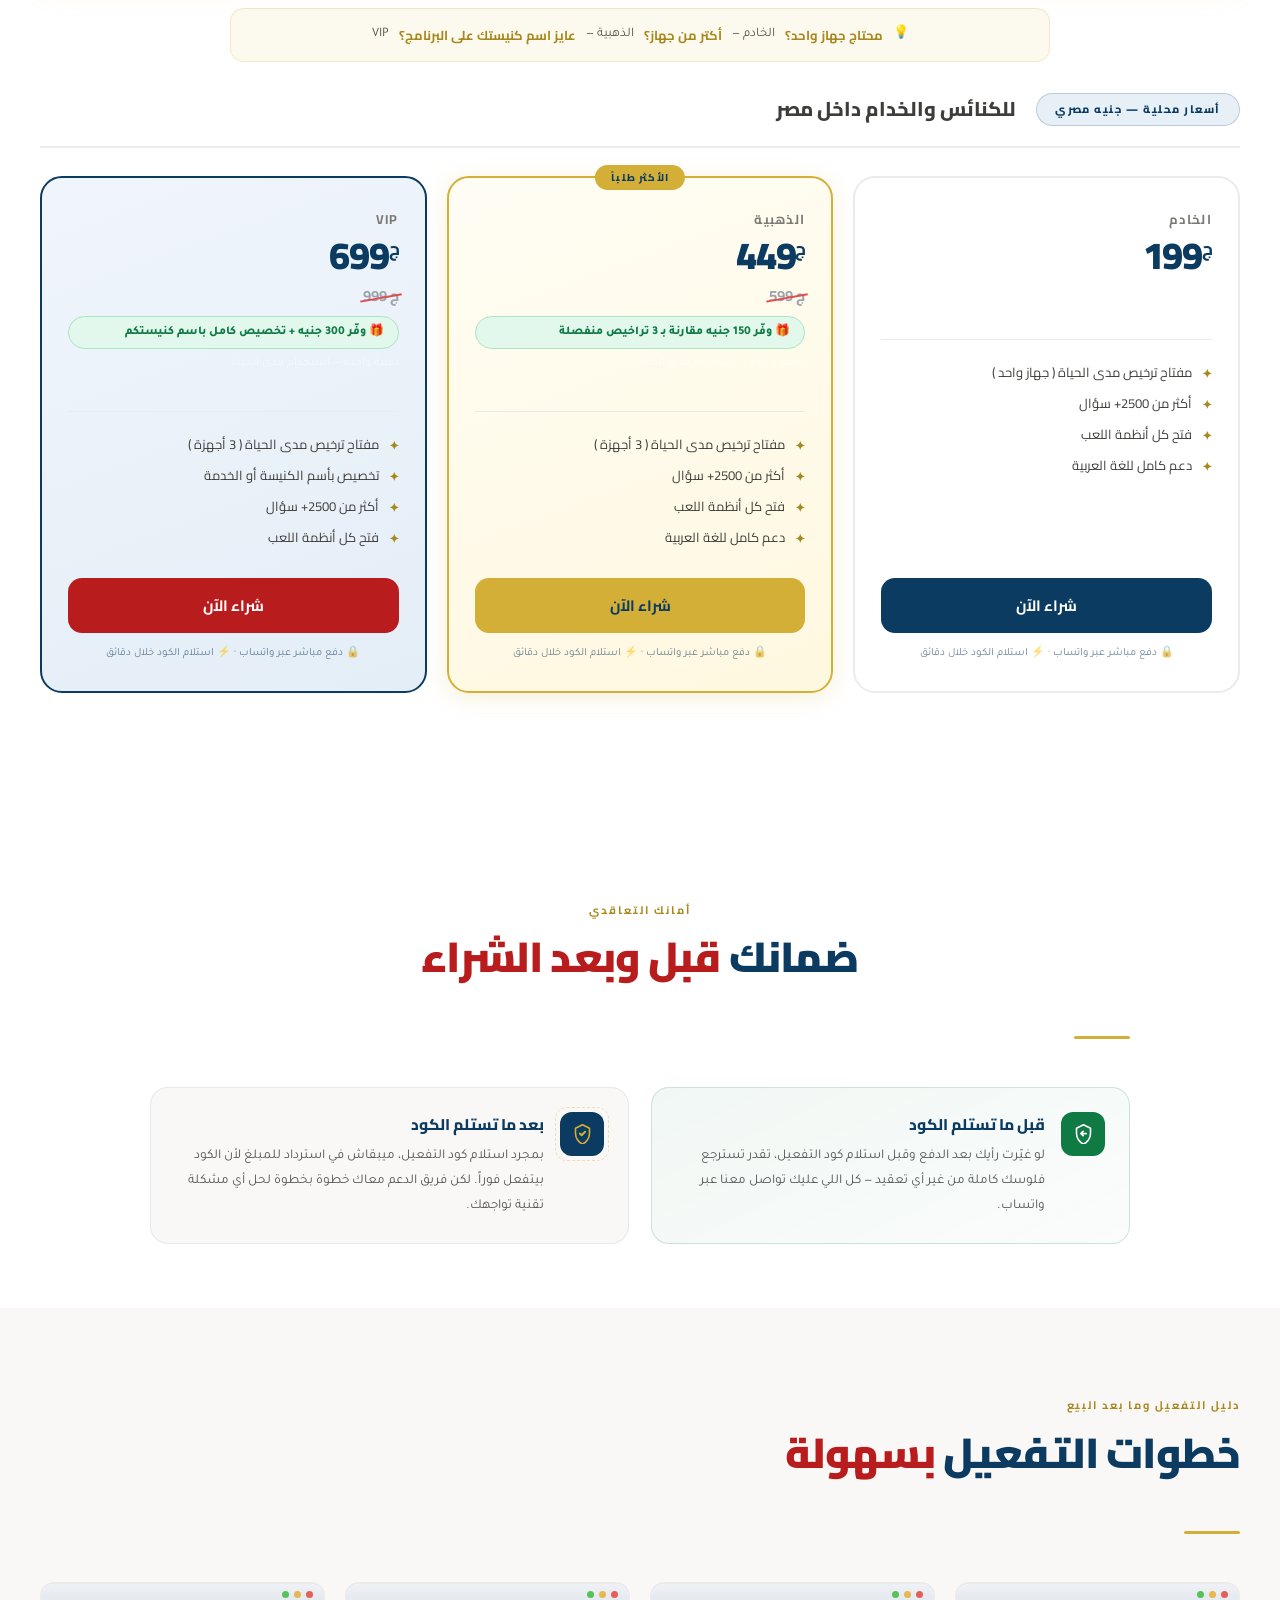
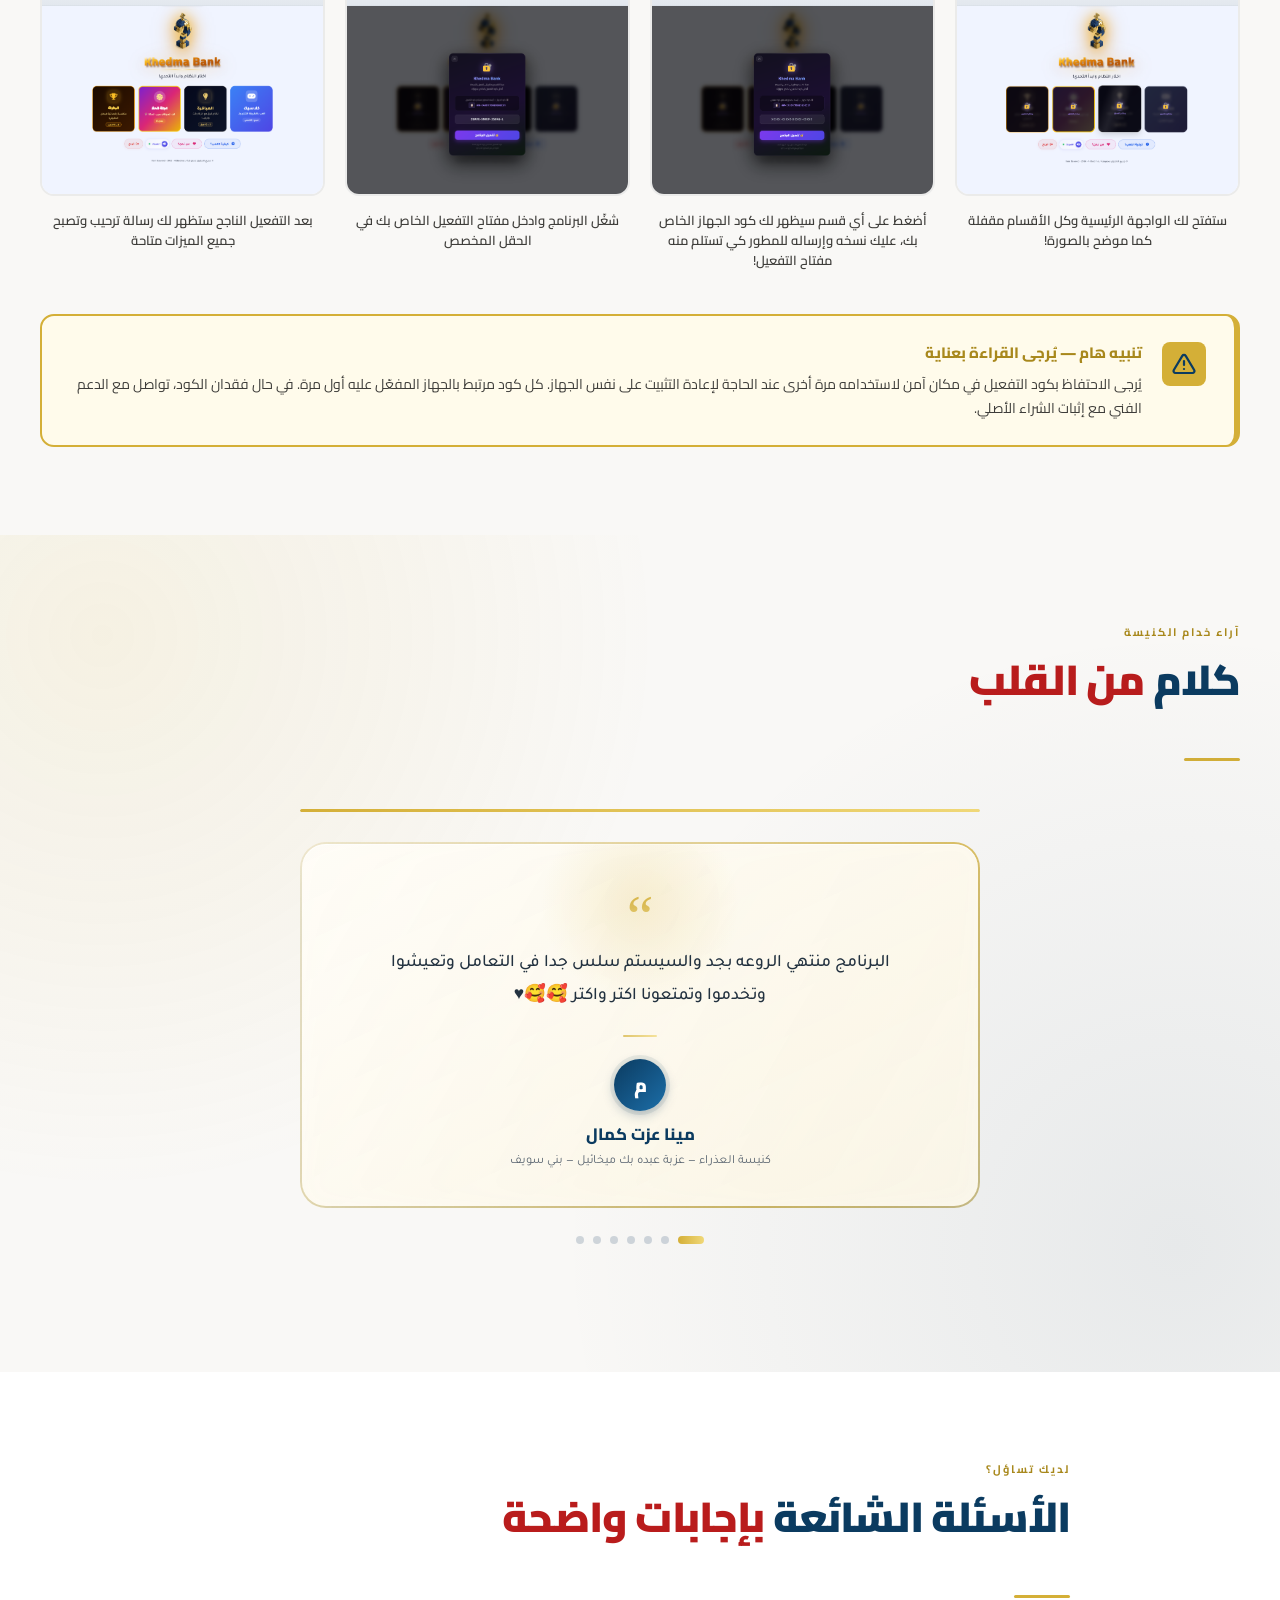
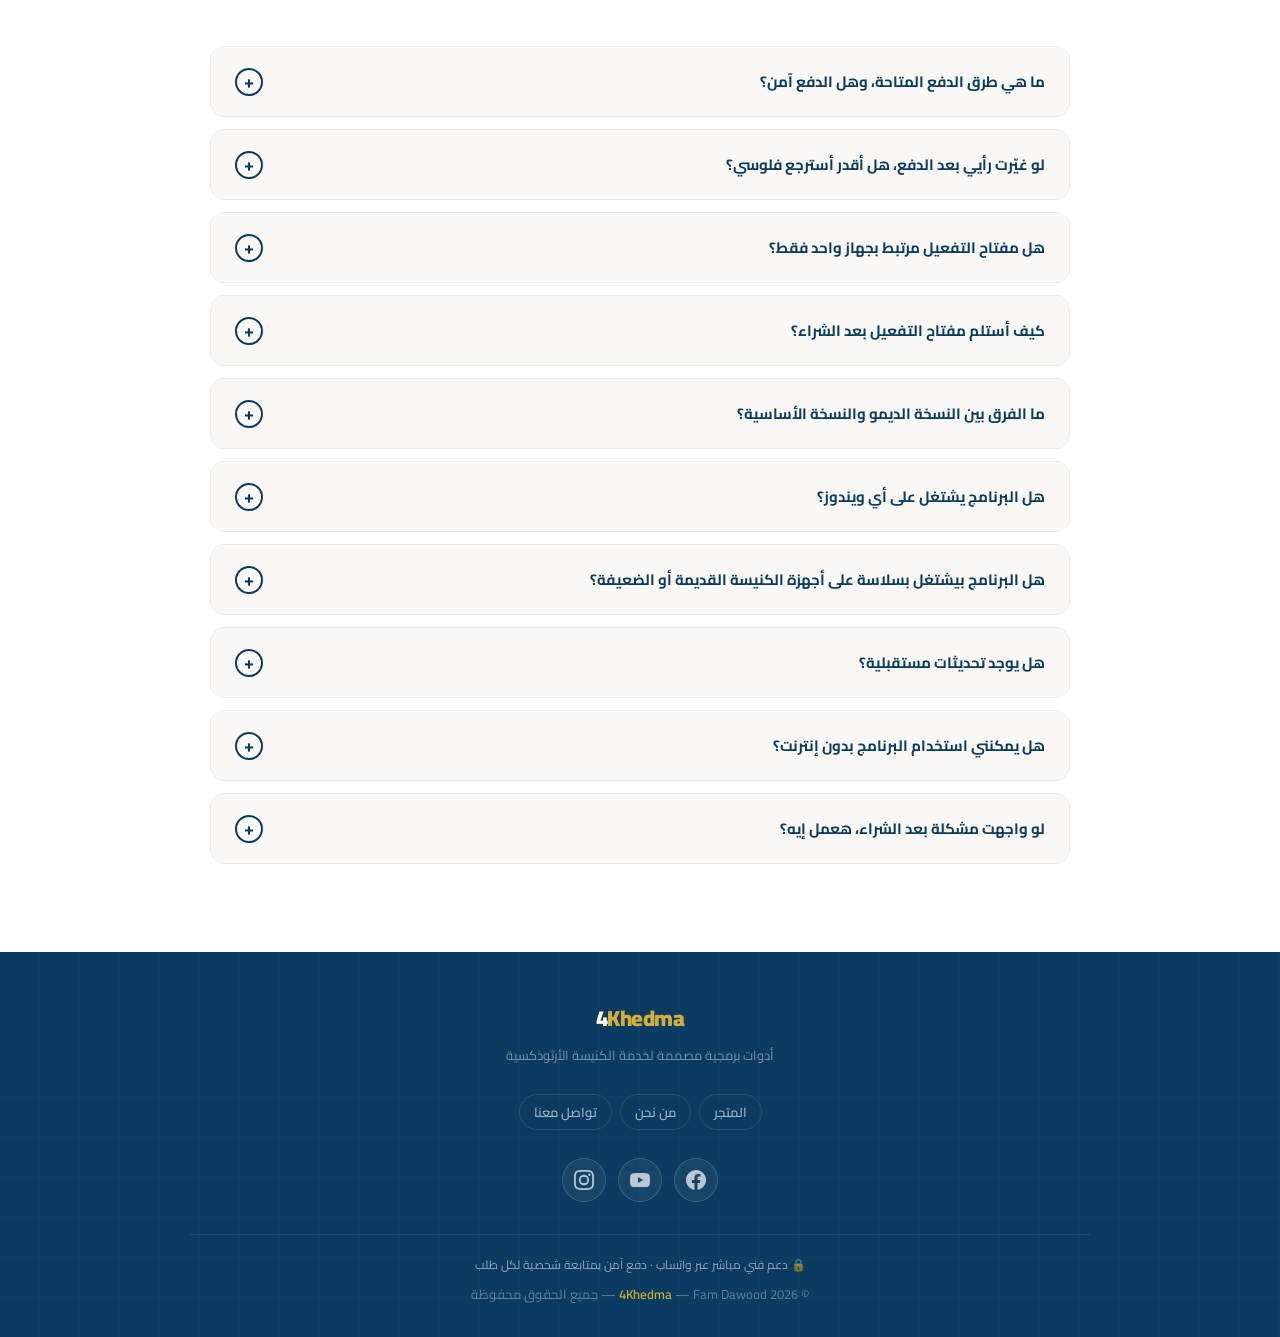
==== commit ea53610c: "Add files via upload" ====
--- a/products/khedma-bank/index.html
+++ b/products/khedma-bank/index.html
@@ -156,7 +156,7 @@
     <nav class="header-nav">
       <a class="nav-link" href="/#products">المنتجات</a>
       <a class="nav-link" href="/#about">من نحن</a>
-      <a class="nav-link accent" href="https://wa.me/201207737965" target="_blank" rel="noopener noreferrer">تواصل معنا</a>
+      <a class="nav-link accent" href="https://wa.me/201285458225" target="_blank" rel="noopener noreferrer">تواصل معنا</a>
     </nav>
     <button class="hamburger" id="hamburger-btn" onclick="toggleMobileNav()" aria-label="القائمة">
       <span></span><span></span><span></span>
@@ -168,7 +168,7 @@
 <nav class="mobile-nav" id="mobile-nav">
   <a class="nav-link" href="/#products" onclick="closeMobileNav()">المنتجات</a>
   <a class="nav-link" href="/#about"    onclick="closeMobileNav()">من نحن</a>
-  <a class="nav-link accent" href="https://wa.me/201207737965" target="_blank" rel="noopener noreferrer">تواصل معنا</a>
+  <a class="nav-link accent" href="https://wa.me/201285458225" target="_blank" rel="noopener noreferrer">تواصل معنا</a>
 </nav>
 
 <!-- ══ BACK BAR ══ -->
@@ -1131,7 +1131,7 @@
     <div class="footer-links">
       <a class="footer-link" href="/">المتجر</a>
       <a class="footer-link" href="/#about">من نحن</a>
-      <a class="footer-link" href="https://wa.me/201207737965" target="_blank" rel="noopener noreferrer">تواصل معنا</a>
+      <a class="footer-link" href="https://wa.me/201285458225" target="_blank" rel="noopener noreferrer">تواصل معنا</a>
     </div>
     <div class="footer-social">
       <a class="footer-social-btn" href="https://facebook.com/4khedma" target="_blank" rel="noopener noreferrer" title="فيسبوك"><svg width="20" height="20" viewBox="0 0 24 24" fill="currentColor"><path d="M24 12.073c0-6.627-5.373-12-12-12s-12 5.373-12 12c0 5.99 4.388 10.954 10.125 11.854v-8.385H7.078v-3.47h3.047V9.43c0-3.007 1.792-4.669 4.533-4.669 1.312 0 2.686.235 2.686.235v2.953H15.83c-1.491 0-1.956.925-1.956 1.874v2.25h3.328l-.532 3.47h-2.796v8.385C19.612 23.027 24 18.062 24 12.073z"/></svg></a>
